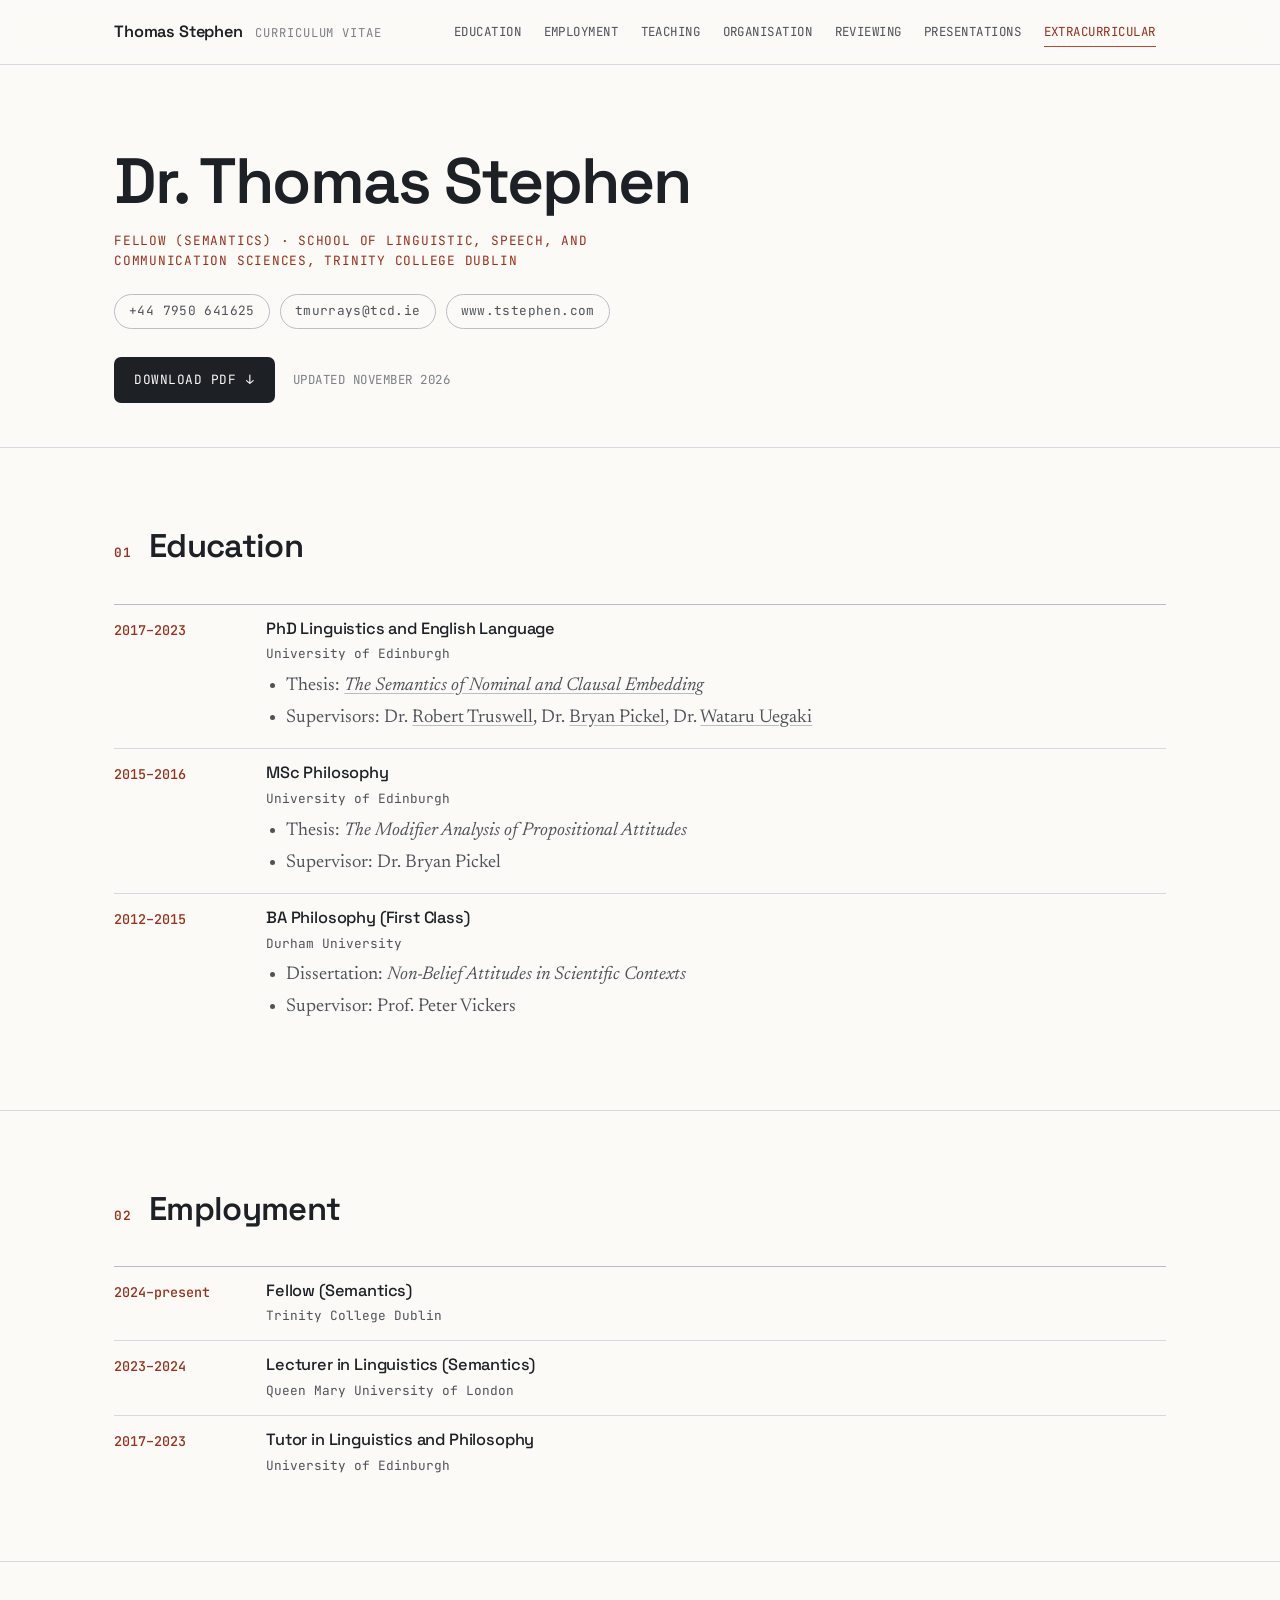
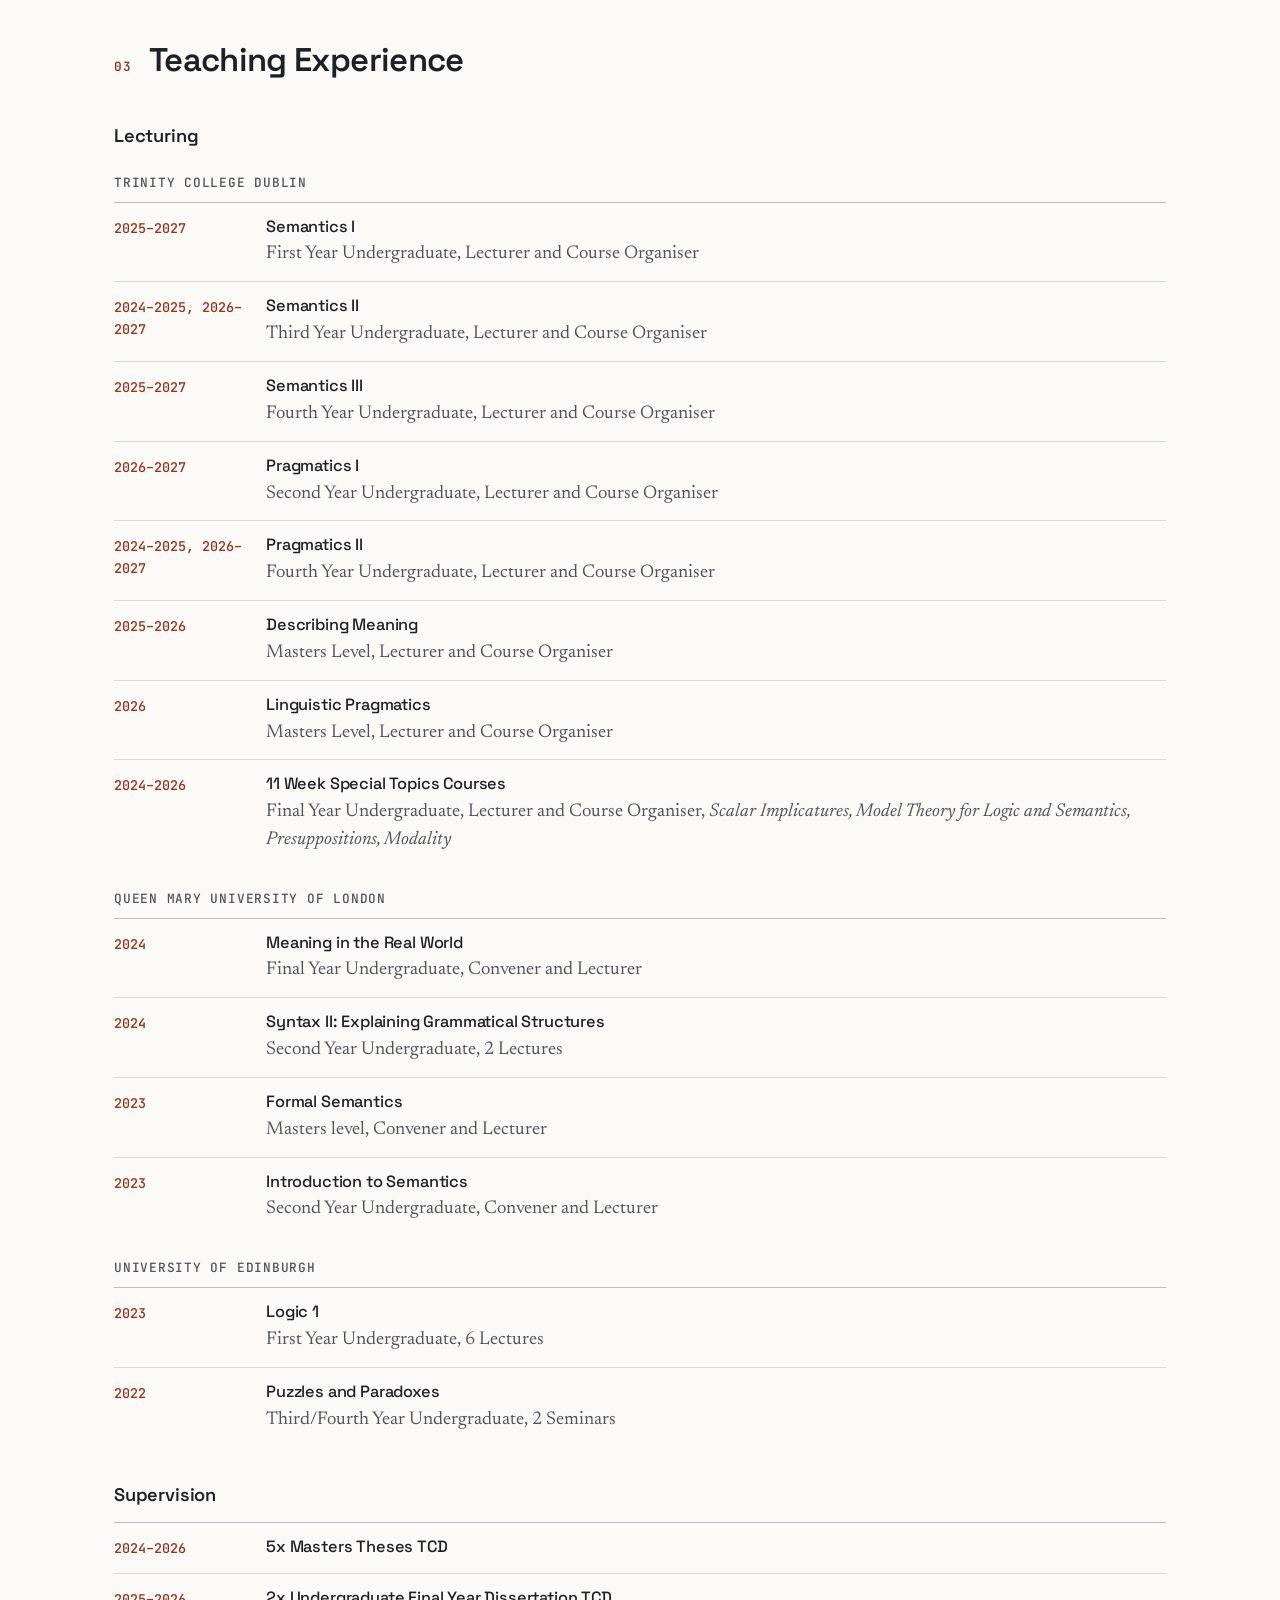
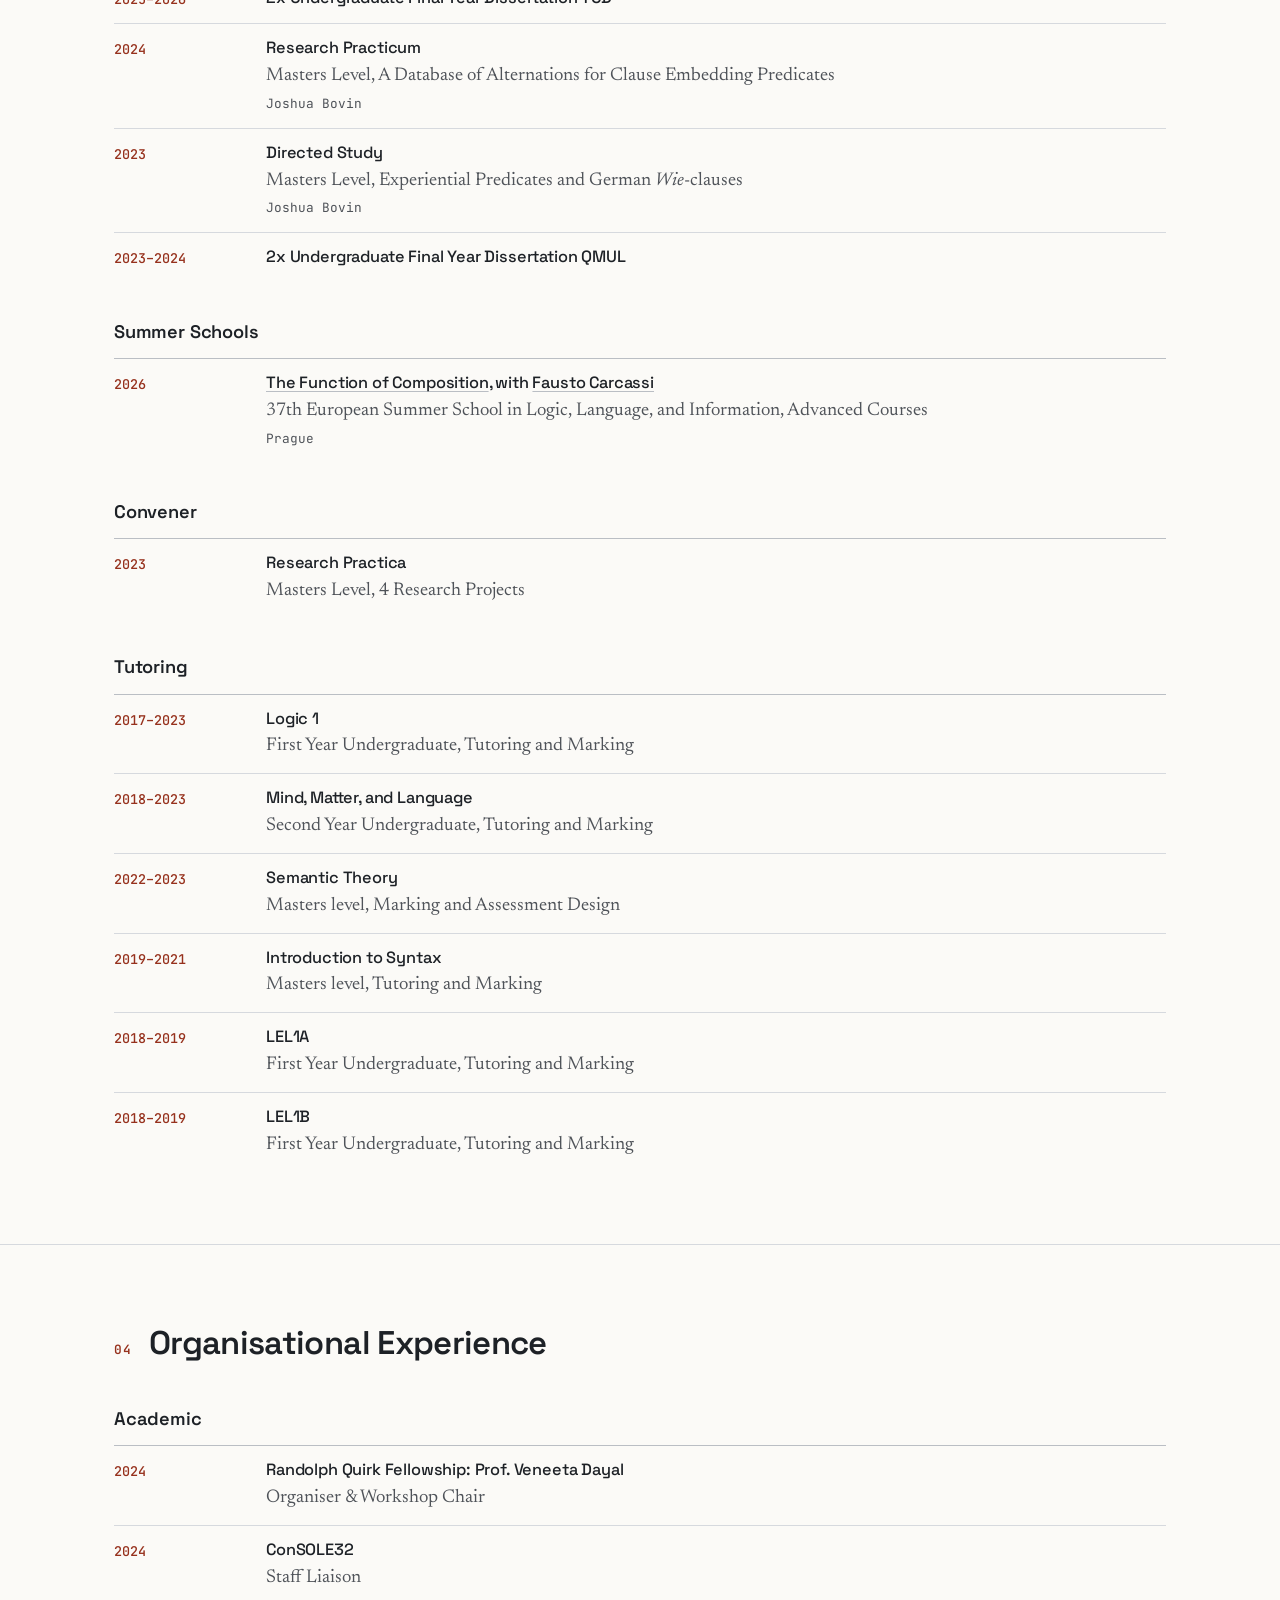
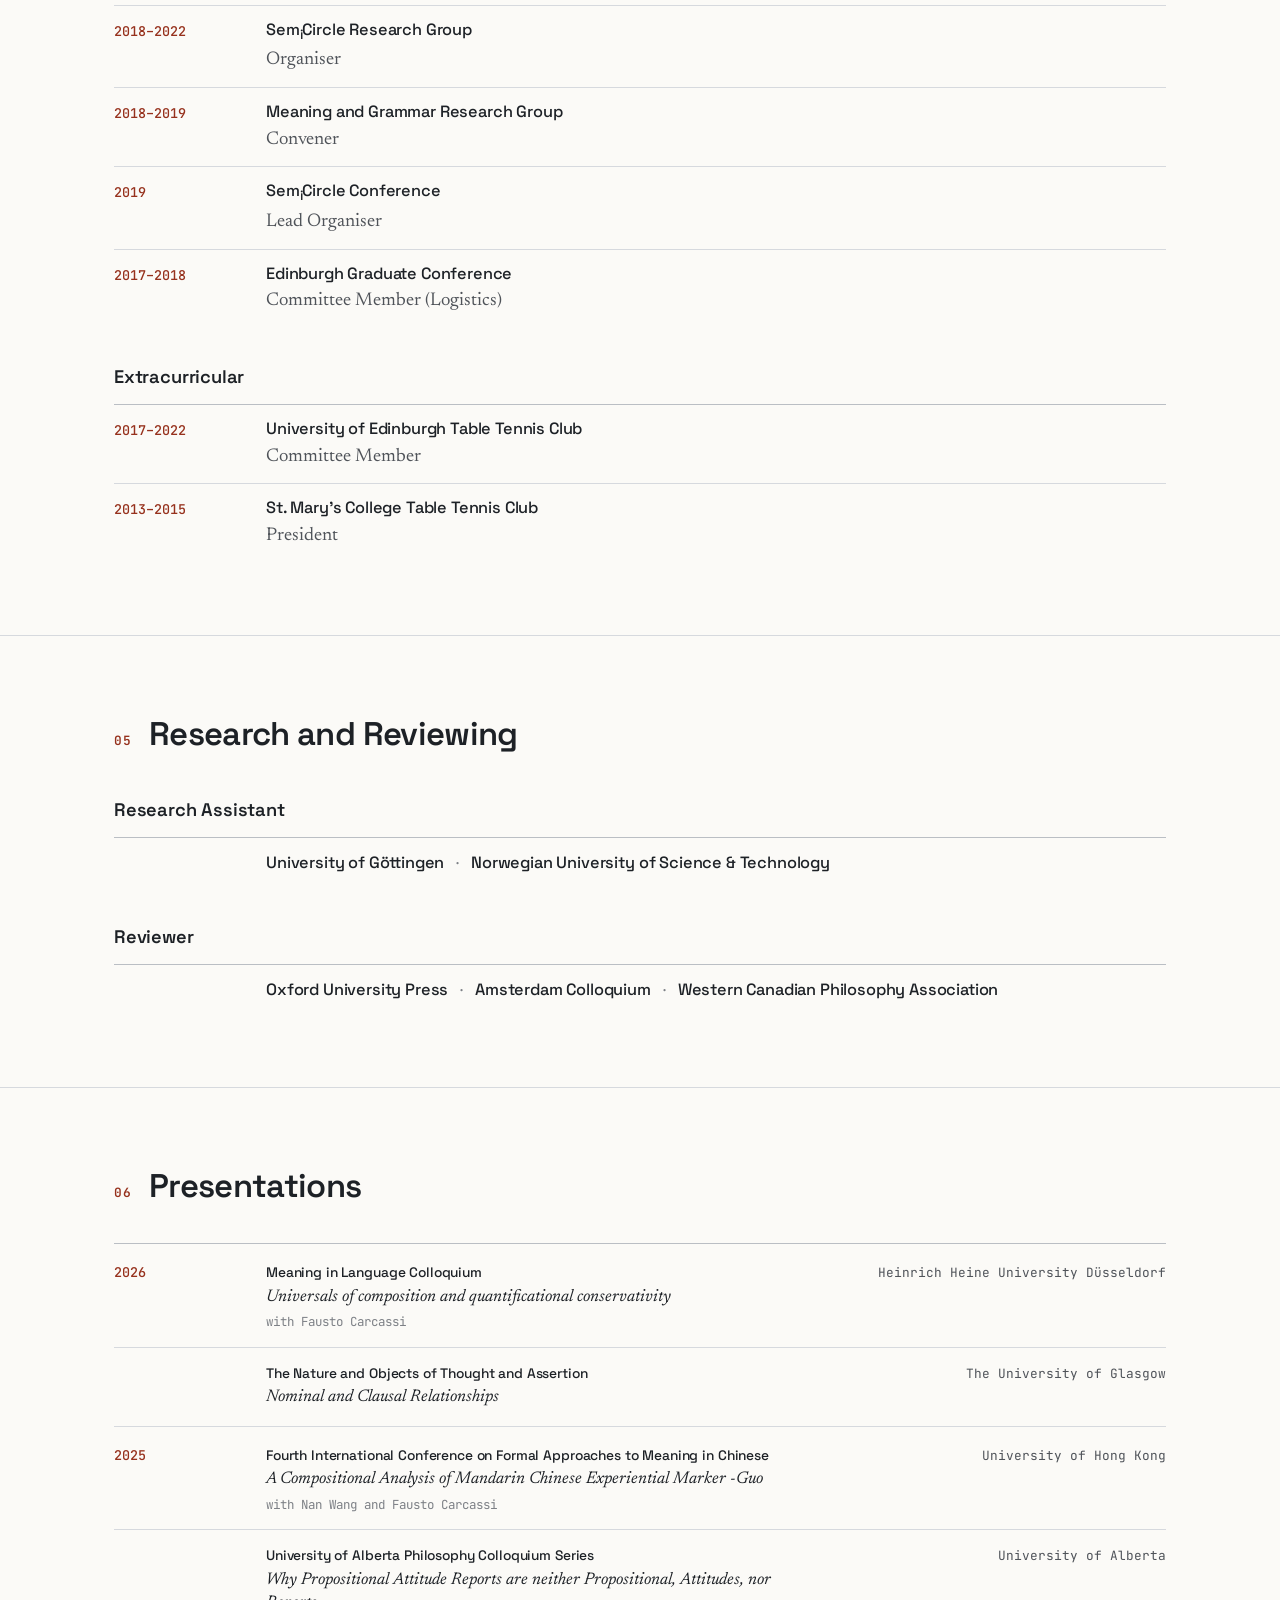
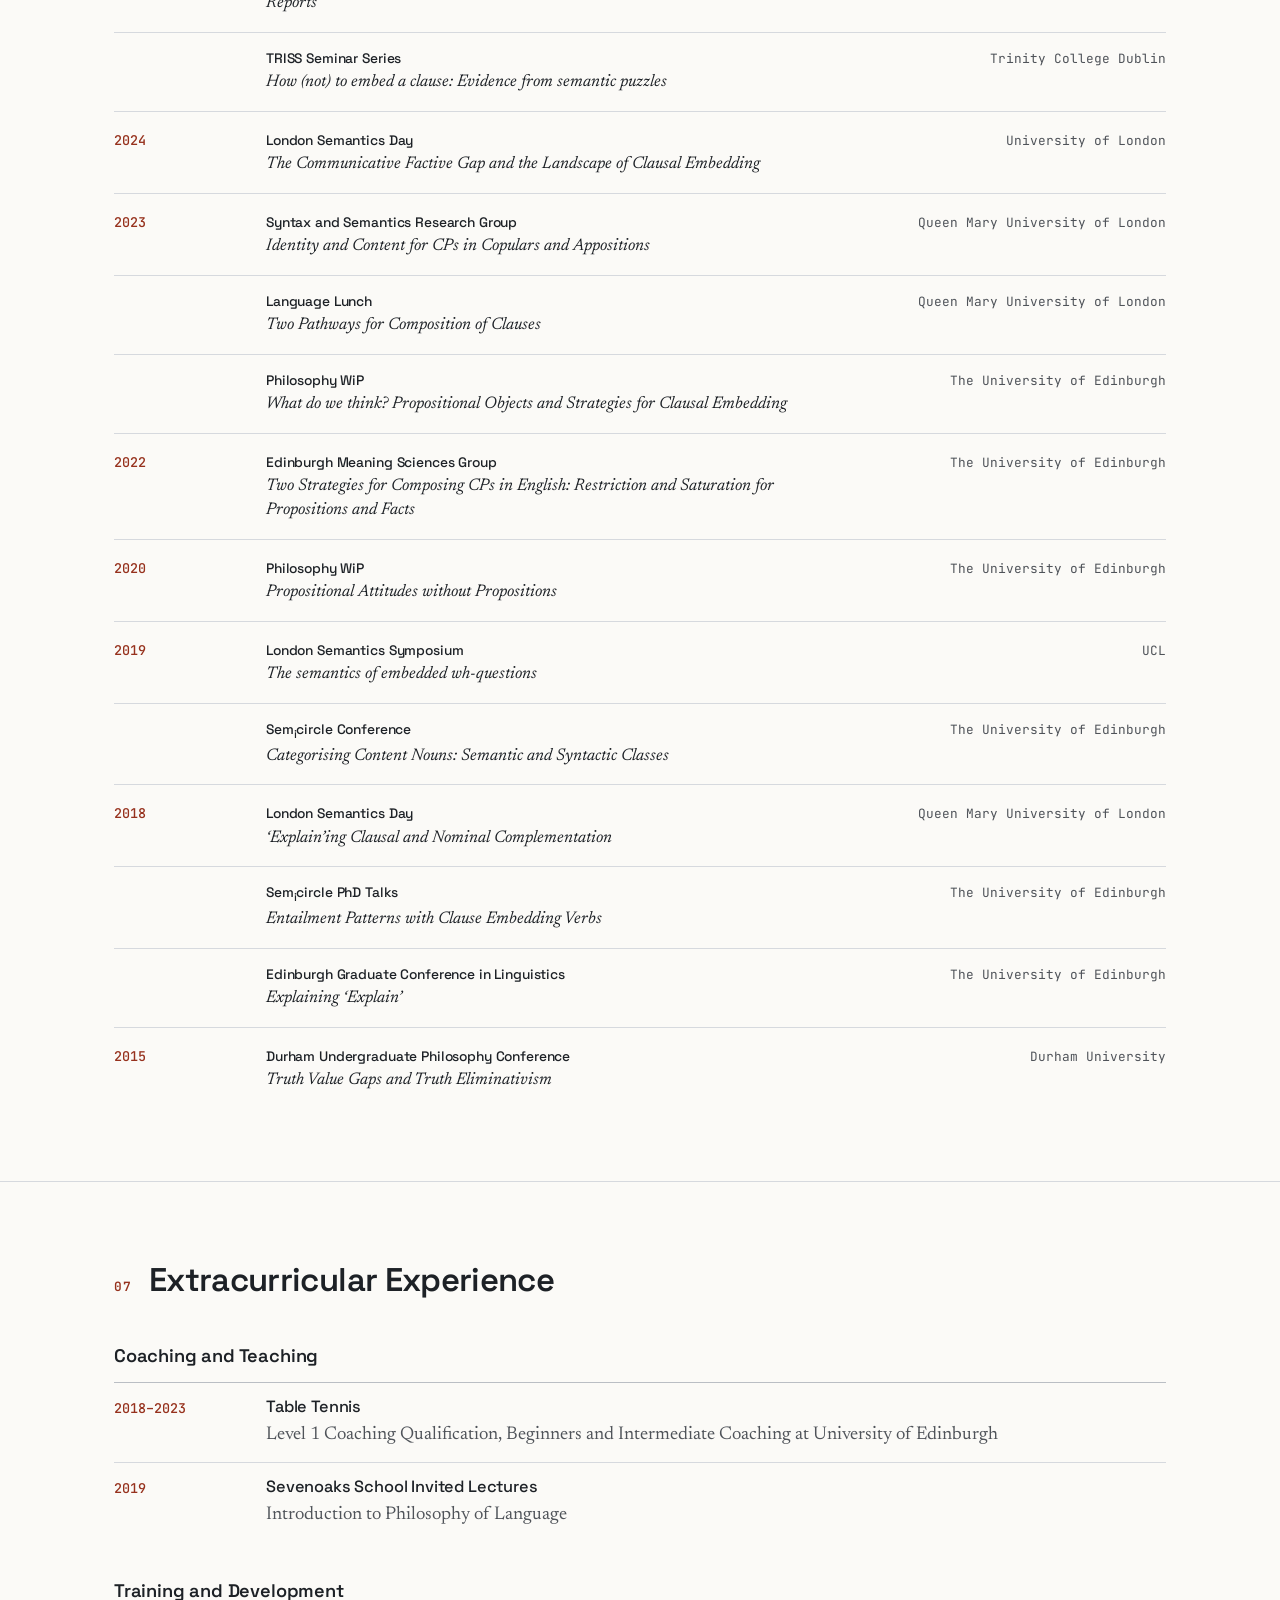
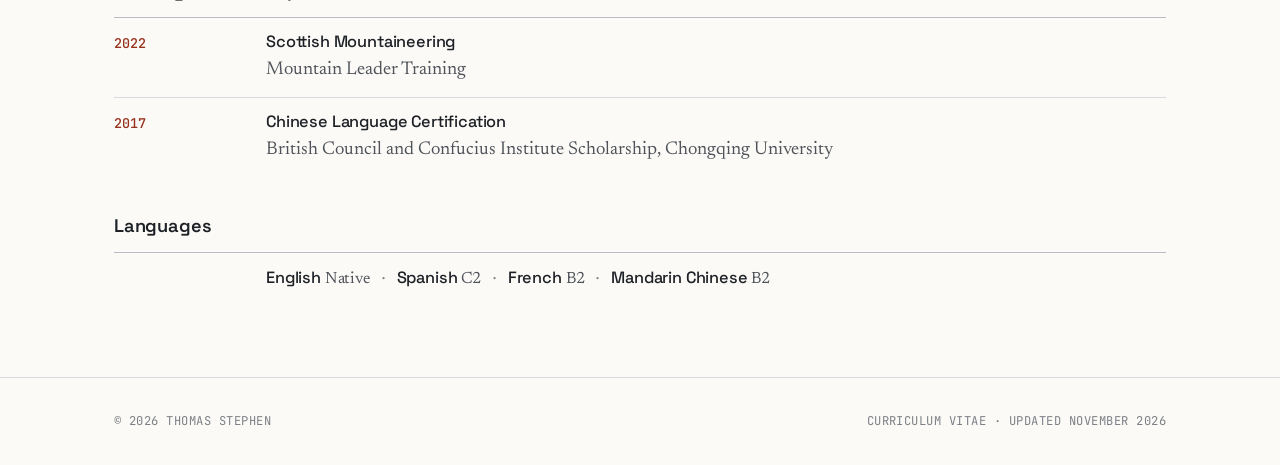
==== cv/index.html @ 33dcb352 "CV: build the CV page, PDF and homepage CV parts from cv/cv.yml - New CV page at /cv/ and a new 3-pa" ====
<!DOCTYPE html>
<html lang="en-GB">
<head>
<meta charset="UTF-8">
<meta name="viewport" content="width=device-width, initial-scale=1.0">
<title>Thomas Stephen: Curriculum Vitae</title>
<meta name="description" content="Curriculum vitae of Dr. Thomas Stephen: education, employment, teaching, organisation and presentations.">
<link rel="icon" type="image/png" href="../images/favicon.png">
<link rel="preconnect" href="https://fonts.googleapis.com">
<link rel="preconnect" href="https://fonts.gstatic.com" crossorigin>
<link href="https://fonts.googleapis.com/css2?family=Space+Grotesk:wght@400;500;600;700&family=Newsreader:ital,opsz,wght@0,6..72,400;0,6..72,500;0,6..72,600;1,6..72,400;1,6..72,500;1,6..72,600&family=JetBrains+Mono:wght@400;500;600&display=swap" rel="stylesheet">
<style>
:root{--paper:oklch(0.986 0.004 95);--paper-2:oklch(0.968 0.006 88);--ink:oklch(0.245 0.012 260);
--ink-soft:oklch(0.44 0.012 260);--ink-faint:oklch(0.6 0.01 260);--rule:oklch(0.885 0.008 260);
--rule-strong:oklch(0.8 0.01 260);--accent:oklch(0.55 0.15 33);--accent-deep:oklch(0.46 0.14 33);
--accent-soft:oklch(0.95 0.03 45);--sans:"Space Grotesk",system-ui,sans-serif;--serif:"Newsreader",Georgia,serif;
--mono:"JetBrains Mono",ui-monospace,monospace;--maxw:1180px;--gutter:clamp(20px,5vw,64px)}
*{box-sizing:border-box}
html{scroll-behavior:smooth;scroll-padding-top:84px}
body{margin:0;background:var(--paper);color:var(--ink);font-family:var(--serif);
font-size:clamp(1.02rem,0.5vw + 0.95rem,1.16rem);line-height:1.62;-webkit-font-smoothing:antialiased;font-synthesis:none}
a{color:inherit}
::selection{background:var(--accent-soft)}
.wrap{max-width:var(--maxw);margin:0 auto;padding-inline:var(--gutter)}
header.site{position:sticky;top:0;z-index:50;background:color-mix(in oklab,var(--paper) 88%,transparent);
backdrop-filter:blur(10px);border-bottom:1px solid var(--rule)}
.bar{display:flex;align-items:center;justify-content:space-between;gap:8px 18px;min-height:64px;flex-wrap:wrap}
.brand{display:flex;align-items:baseline;gap:12px;text-decoration:none}
.brand b{font-family:var(--sans);font-weight:600;font-size:1.02rem;letter-spacing:-0.01em}
.brand .tag{font-family:var(--mono);font-size:0.76rem;letter-spacing:0.08em;text-transform:uppercase;color:var(--ink-faint)}
nav.secnav{display:flex;gap:2px;align-items:center}
nav.secnav a{font-family:var(--mono);font-size:0.78rem;letter-spacing:0.04em;text-transform:uppercase;text-decoration:none;
color:var(--ink-soft);padding:8px 10px;border-radius:6px;position:relative;white-space:nowrap;transition:color .18s,background .18s}
nav.secnav a:hover{color:var(--ink);background:var(--paper-2)}
nav.secnav a.active{color:var(--accent-deep)}
nav.secnav a.active::before{content:"";position:absolute;left:10px;right:10px;bottom:3px;height:1.5px;background:var(--accent)}
.btn{font-family:var(--mono);font-size:0.8rem;letter-spacing:0.04em;text-transform:uppercase;text-decoration:none;
background:var(--ink);color:var(--paper);padding:13px 20px;border-radius:7px;display:inline-flex;gap:10px;align-items:center;
transition:.18s;white-space:nowrap}
.btn:hover{background:var(--accent-deep)}
.intro{padding-block:clamp(44px,7vw,84px) clamp(28px,4vw,44px)}
h1.name{font-family:var(--sans);font-weight:600;letter-spacing:-0.03em;line-height:1;font-size:clamp(2.4rem,6vw,4rem);margin:0 0 18px}
.pos{font-family:var(--mono);font-size:0.8rem;letter-spacing:0.06em;text-transform:uppercase;color:var(--accent-deep);
margin:0 0 22px;max-width:72ch;line-height:1.6}
ul.contact{list-style:none;margin:0 0 28px;padding:0;display:flex;flex-wrap:wrap;gap:10px}
ul.contact a{font-family:var(--mono);font-size:0.8rem;letter-spacing:0.03em;color:var(--ink-soft);border:1px solid var(--rule-strong);
border-radius:999px;padding:6px 14px;text-decoration:none;display:inline-flex;transition:.18s}
ul.contact a:hover{border-color:var(--accent);color:var(--accent-deep);background:var(--accent-soft)}
.actions{display:flex;flex-wrap:wrap;align-items:center;gap:18px}
.upd{font-family:var(--mono);font-size:0.78rem;letter-spacing:0.04em;text-transform:uppercase;color:var(--ink-faint)}
main section{padding-block:clamp(40px,6vw,72px);border-top:1px solid var(--rule)}
.sec-head{display:flex;align-items:baseline;gap:18px;margin-bottom:30px}
.sec-num{font-family:var(--mono);font-size:0.8rem;color:var(--accent-deep);font-weight:600;letter-spacing:0.04em}
.sec-title{font-family:var(--sans);font-weight:600;font-size:clamp(1.5rem,2.6vw,2.05rem);letter-spacing:-0.02em;margin:0}
.group{margin-top:34px}
.group:first-child{margin-top:0}
.group h3{font-family:var(--sans);font-weight:600;font-size:1.14rem;letter-spacing:-0.01em;margin:0 0 12px}
.group.lvl1{margin-top:22px}
.group h4{font-family:var(--mono);font-weight:500;font-size:0.8rem;letter-spacing:0.06em;text-transform:uppercase;
color:var(--ink-soft);margin:0 0 8px}
.rows,.talks{display:flex;flex-direction:column}
.row{display:grid;grid-template-columns:130px 1fr;gap:22px;padding:13px 0;border-top:1px solid var(--rule)}
.row:first-child,.talk:first-child{border-top:1px solid var(--rule-strong)}
.row .when,.talk .yr{font-family:var(--mono);font-size:0.84rem;color:var(--accent-deep);font-weight:500;padding-top:2px}
.row .what{font-family:var(--sans);font-weight:500;font-size:1.02rem;letter-spacing:-0.01em;line-height:1.4}
.row .detail{color:var(--ink-soft);line-height:1.5;margin-top:2px}
.row .where{font-family:var(--mono);font-size:0.8rem;color:var(--ink-soft);margin-top:4px}
.row ul.notes{margin:6px 0 0;padding-left:1.1em;color:var(--ink-soft)}
.row ul.notes li{margin:2px 0}
.inline-list{list-style:none;margin:0;padding:0;display:flex;flex-wrap:wrap;font-family:var(--sans);font-weight:500;font-size:1.02rem;letter-spacing:-0.01em;line-height:1.5}
.inline-list li+li::before{content:"·";margin:0 12px;color:var(--ink-faint);font-weight:400}
.inline-list .detail{font-family:var(--serif);font-weight:400;color:var(--ink-soft)}
.body a,.tt a{text-decoration-color:var(--rule-strong);text-underline-offset:3px}
.body a:hover,.tt a:hover{color:var(--accent-deep);text-decoration-color:var(--accent)}
.talk{display:grid;grid-template-columns:130px 1fr 0.6fr;gap:22px;align-items:baseline;padding:16px 0;border-top:1px solid var(--rule)}
.talk .tt{font-family:var(--serif);font-style:italic;font-size:1.06rem;line-height:1.4}
.talk .tt .ev{display:block;font-style:normal;font-family:var(--sans);font-size:0.86rem;font-weight:500;letter-spacing:-0.01em;
color:var(--ink);margin-bottom:3px}
.talk .tt .co{font-style:normal;font-family:var(--mono);font-size:0.78rem;color:var(--ink-faint);display:block;margin-top:4px}
.talk .vn{font-family:var(--mono);font-size:0.8rem;color:var(--ink-soft);text-align:right}
.talk .at{display:none}
footer{border-top:1px solid var(--rule);padding-block:34px}
.foot{display:flex;flex-wrap:wrap;gap:14px;justify-content:space-between;align-items:center;font-family:var(--mono);
font-size:0.76rem;letter-spacing:0.04em;color:var(--ink-faint);text-transform:uppercase}
@media screen and (max-width:900px){
  nav.secnav{order:3;width:100%;overflow-x:auto;padding-bottom:8px;margin-top:-4px;scrollbar-width:none}
  nav.secnav::-webkit-scrollbar{display:none}
  html{scroll-padding-top:120px}
  .talk{grid-template-columns:90px 1fr}
  .talk .vn{grid-column:2;text-align:left;margin-top:2px}
  .row{grid-template-columns:90px 1fr}
}
@media screen and (max-width:620px){
  .row,.talk{grid-template-columns:1fr;gap:3px}
  .talk .vn{grid-column:1}
  .row .when:empty,.talk .yr:empty{display:none}
  .inline-list{flex-direction:column;gap:6px}
  .inline-list li+li::before{display:none}
}
@media print{
  :root{--paper:#fff}
  body{font-size:9.6pt;line-height:1.28;background:#fff}
  header.site,footer,.actions{display:none!important}
  .wrap{max-width:none;padding:0}
  .intro{padding:0 0 9pt}
  h1.name{font-size:21pt;margin:0 0 5pt}
  .pos{font-size:7.6pt;margin:0 0 5pt;letter-spacing:0.05em}
  ul.contact{gap:0;margin:0}
  ul.contact a{border:0;padding:0;font-size:8.2pt;color:var(--ink-soft)}
  ul.contact li+li::before{content:"·";margin:0 7pt;color:var(--ink-faint);font-family:var(--mono)}
  main section{padding:7pt 0 2pt;border-top:0.75pt solid var(--rule-strong)}
  .sec-head{margin-bottom:5pt;gap:8pt;break-after:avoid}
  .sec-num{font-size:7.6pt}
  .sec-title{font-size:12.5pt}
  .group{margin-top:6pt}
  .group.lvl1{margin-top:6pt}
  .group h3{font-size:10pt;margin:0 0 3pt;break-after:avoid}
  .group h4{font-size:7.2pt;margin:0 0 2pt;break-after:avoid}
  .row,.talk{grid-template-columns:20mm 1fr;gap:8pt;padding:1.9pt 0;border-top:0.5pt solid var(--rule);break-inside:avoid}
  .row:first-child,.talk:first-child{border-top:0.5pt solid var(--rule-strong)}
  .talk .vn{display:none}
  .talk .at{display:inline;font-family:var(--serif);font-weight:400;color:var(--ink-soft)}
  .row .when,.talk .yr{font-size:7.8pt;padding-top:1pt}
  .row .what{font-size:9.6pt}
  .row .detail{font-size:9.2pt;margin-top:0}
  .row .what,.row .detail{display:inline}
  .inline-list{font-size:9.6pt}
  .inline-list li+li::before{margin:0 7pt}
  .row .what+.detail::before{content:"  ·  ";white-space:pre;color:var(--ink-faint)}
  .row .where{font-size:7.8pt;margin-top:1pt}
  .row ul.notes{margin-top:1pt}
  .row ul.notes li{margin:0}
  .talk .tt{font-size:9.6pt;line-height:1.3}
  .talk .tt .ev{font-size:8.4pt;margin-bottom:0}
  .talk .tt .co{font-size:7.4pt;display:inline;margin:0 0 0 5pt}
  .talk .tt .co::before{content:"· "}
  a{text-decoration:none}
}
</style>
</head>
<body>
<!-- Generated by cv/build.py from cv/cv.yml. Edit cv.yml and rebuild; do not edit this file. -->
<header class="site">
  <div class="wrap bar">
    <a class="brand" href="../"><b>Thomas Stephen</b><span class="tag">Curriculum Vitae</span></a>
    <nav class="secnav" aria-label="Sections"><a href="#education">Education</a><a href="#employment">Employment</a><a href="#teaching">Teaching</a><a href="#organisation">Organisation</a><a href="#reviewing">Reviewing</a><a href="#presentations">Presentations</a><a href="#extracurricular">Extracurricular</a></nav>
  </div>
</header>
<main>
  <div class="wrap intro">
    <h1 class="name">Dr. Thomas Stephen</h1>
    <p class="pos">Fellow (Semantics) · School of Linguistic, Speech, and Communication Sciences, Trinity College Dublin</p>
    <ul class="contact"><li><a href="tel:+447950641625">+44 7950 641625</a></li><li><a href="mailto:tmurrays@tcd.ie">tmurrays@tcd.ie</a></li><li><a href="https://www.tstephen.com">www.tstephen.com</a></li></ul>
    <div class="actions">
      <a class="btn" href="../files/Thomas-Stephen-CV.pdf" download>Download PDF <span class="ar">↓</span></a>
      <span class="upd">Updated November 2026</span>
    </div>
  </div>
  <section id="education"><div class="wrap"><div class="sec-head"><span class="sec-num">01</span><h2 class="sec-title">Education</h2></div><div class="rows"><div class="row"><div class="when">2017–2023</div><div class="body"><div class="what">PhD Linguistics and English Language</div><div class="where">University of Edinburgh</div><ul class="notes"><li>Thesis: <a href="../files/TSPhD.pdf"><em>The Semantics of Nominal and Clausal Embedding</em></a></li><li>Supervisors: Dr. <a href="http://robtruswell.com/" target="_blank" rel="noopener">Robert Truswell</a>, Dr. <a href="https://bryanpickel.weebly.com/" target="_blank" rel="noopener">Bryan Pickel</a>, Dr. <a href="https://www.wataruuegaki.com/" target="_blank" rel="noopener">Wataru Uegaki</a></li></ul></div></div><div class="row"><div class="when">2015–2016</div><div class="body"><div class="what">MSc Philosophy</div><div class="where">University of Edinburgh</div><ul class="notes"><li>Thesis: <em>The Modifier Analysis of Propositional Attitudes</em></li><li>Supervisor: Dr. Bryan Pickel</li></ul></div></div><div class="row"><div class="when">2012–2015</div><div class="body"><div class="what">BA Philosophy (First Class)</div><div class="where">Durham University</div><ul class="notes"><li>Dissertation: <em>Non-Belief Attitudes in Scientific Contexts</em></li><li>Supervisor: Prof. Peter Vickers</li></ul></div></div></div></div></section><section id="employment"><div class="wrap"><div class="sec-head"><span class="sec-num">02</span><h2 class="sec-title">Employment</h2></div><div class="rows"><div class="row"><div class="when">2024–present</div><div class="body"><div class="what">Fellow (Semantics)</div><div class="where">Trinity College Dublin</div></div></div><div class="row"><div class="when">2023–2024</div><div class="body"><div class="what">Lecturer in Linguistics (Semantics)</div><div class="where">Queen Mary University of London</div></div></div><div class="row"><div class="when">2017–2023</div><div class="body"><div class="what">Tutor in Linguistics and Philosophy</div><div class="where">University of Edinburgh</div></div></div></div></div></section><section id="teaching"><div class="wrap"><div class="sec-head"><span class="sec-num">03</span><h2 class="sec-title">Teaching Experience</h2></div><div class="group lvl0"><h3>Lecturing</h3><div class="group lvl1"><h4>Trinity College Dublin</h4><div class="rows"><div class="row"><div class="when">2025–2027</div><div class="body"><div class="what">Semantics I</div><div class="detail">First Year Undergraduate, Lecturer and Course Organiser</div></div></div><div class="row"><div class="when">2024–2025, 2026–2027</div><div class="body"><div class="what">Semantics II</div><div class="detail">Third Year Undergraduate, Lecturer and Course Organiser</div></div></div><div class="row"><div class="when">2025–2027</div><div class="body"><div class="what">Semantics III</div><div class="detail">Fourth Year Undergraduate, Lecturer and Course Organiser</div></div></div><div class="row"><div class="when">2026–2027</div><div class="body"><div class="what">Pragmatics I</div><div class="detail">Second Year Undergraduate, Lecturer and Course Organiser</div></div></div><div class="row"><div class="when">2024–2025, 2026–2027</div><div class="body"><div class="what">Pragmatics II</div><div class="detail">Fourth Year Undergraduate, Lecturer and Course Organiser</div></div></div><div class="row"><div class="when">2025–2026</div><div class="body"><div class="what">Describing Meaning</div><div class="detail">Masters Level, Lecturer and Course Organiser</div></div></div><div class="row"><div class="when">2026</div><div class="body"><div class="what">Linguistic Pragmatics</div><div class="detail">Masters Level, Lecturer and Course Organiser</div></div></div><div class="row"><div class="when">2024–2026</div><div class="body"><div class="what">11 Week Special Topics Courses</div><div class="detail">Final Year Undergraduate, Lecturer and Course Organiser, <em>Scalar Implicatures, Model Theory for Logic and Semantics, Presuppositions, Modality</em></div></div></div></div></div><div class="group lvl1"><h4>Queen Mary University of London</h4><div class="rows"><div class="row"><div class="when">2024</div><div class="body"><div class="what">Meaning in the Real World</div><div class="detail">Final Year Undergraduate, Convener and Lecturer</div></div></div><div class="row"><div class="when">2024</div><div class="body"><div class="what">Syntax II: Explaining Grammatical Structures</div><div class="detail">Second Year Undergraduate, 2 Lectures</div></div></div><div class="row"><div class="when">2023</div><div class="body"><div class="what">Formal Semantics</div><div class="detail">Masters level, Convener and Lecturer</div></div></div><div class="row"><div class="when">2023</div><div class="body"><div class="what">Introduction to Semantics</div><div class="detail">Second Year Undergraduate, Convener and Lecturer</div></div></div></div></div><div class="group lvl1"><h4>University of Edinburgh</h4><div class="rows"><div class="row"><div class="when">2023</div><div class="body"><div class="what">Logic 1</div><div class="detail">First Year Undergraduate, 6 Lectures</div></div></div><div class="row"><div class="when">2022</div><div class="body"><div class="what">Puzzles and Paradoxes</div><div class="detail">Third/Fourth Year Undergraduate, 2 Seminars</div></div></div></div></div></div><div class="group lvl0"><h3>Supervision</h3><div class="rows"><div class="row"><div class="when">2024–2026</div><div class="body"><div class="what">5x Masters Theses <em>TCD</em></div></div></div><div class="row"><div class="when">2025–2026</div><div class="body"><div class="what">2x Undergraduate Final Year Dissertation <em>TCD</em></div></div></div><div class="row"><div class="when">2024</div><div class="body"><div class="what">Research Practicum</div><div class="detail">Masters Level, A Database of Alternations for Clause Embedding Predicates</div><div class="where">Joshua Bovin</div></div></div><div class="row"><div class="when">2023</div><div class="body"><div class="what">Directed Study</div><div class="detail">Masters Level, Experiential Predicates and German <em>Wie</em>-clauses</div><div class="where">Joshua Bovin</div></div></div><div class="row"><div class="when">2023–2024</div><div class="body"><div class="what">2x Undergraduate Final Year Dissertation <em>QMUL</em></div></div></div></div></div><div class="group lvl0"><h3>Summer Schools</h3><div class="rows"><div class="row"><div class="when">2026</div><div class="body"><div class="what"><a href="https://2026.esslli.eu/courses-workshops-accepted/course-information.html#C60" target="_blank" rel="noopener">The Function of Composition</a>, with <a href="https://faustocarcassi.com/" target="_blank" rel="noopener">Fausto Carcassi</a></div><div class="detail">37th European Summer School in Logic, Language, and Information, Advanced Courses</div><div class="where">Prague</div></div></div></div></div><div class="group lvl0"><h3>Convener</h3><div class="rows"><div class="row"><div class="when">2023</div><div class="body"><div class="what">Research Practica</div><div class="detail">Masters Level, 4 Research Projects</div></div></div></div></div><div class="group lvl0"><h3>Tutoring</h3><div class="rows"><div class="row"><div class="when">2017–2023</div><div class="body"><div class="what">Logic 1</div><div class="detail">First Year Undergraduate, Tutoring and Marking</div></div></div><div class="row"><div class="when">2018–2023</div><div class="body"><div class="what">Mind, Matter, and Language</div><div class="detail">Second Year Undergraduate, Tutoring and Marking</div></div></div><div class="row"><div class="when">2022–2023</div><div class="body"><div class="what">Semantic Theory</div><div class="detail">Masters level, Marking and Assessment Design</div></div></div><div class="row"><div class="when">2019–2021</div><div class="body"><div class="what">Introduction to Syntax</div><div class="detail">Masters level, Tutoring and Marking</div></div></div><div class="row"><div class="when">2018–2019</div><div class="body"><div class="what">LEL1A</div><div class="detail">First Year Undergraduate, Tutoring and Marking</div></div></div><div class="row"><div class="when">2018–2019</div><div class="body"><div class="what">LEL1B</div><div class="detail">First Year Undergraduate, Tutoring and Marking</div></div></div></div></div></div></section><section id="organisation"><div class="wrap"><div class="sec-head"><span class="sec-num">04</span><h2 class="sec-title">Organisational Experience</h2></div><div class="group lvl0"><h3>Academic</h3><div class="rows"><div class="row"><div class="when">2024</div><div class="body"><div class="what">Randolph Quirk Fellowship: Prof. Veneeta Dayal</div><div class="detail">Organiser &amp; Workshop Chair</div></div></div><div class="row"><div class="when">2024</div><div class="body"><div class="what">ConSOLE32</div><div class="detail">Staff Liaison</div></div></div><div class="row"><div class="when">2018–2022</div><div class="body"><div class="what">Sem<sub>i</sub>Circle Research Group</div><div class="detail">Organiser</div></div></div><div class="row"><div class="when">2018–2019</div><div class="body"><div class="what">Meaning and Grammar Research Group</div><div class="detail">Convener</div></div></div><div class="row"><div class="when">2019</div><div class="body"><div class="what">Sem<sub>i</sub>Circle Conference</div><div class="detail">Lead Organiser</div></div></div><div class="row"><div class="when">2017–2018</div><div class="body"><div class="what">Edinburgh Graduate Conference</div><div class="detail">Committee Member (Logistics)</div></div></div></div></div><div class="group lvl0"><h3>Extracurricular</h3><div class="rows"><div class="row"><div class="when">2017–2022</div><div class="body"><div class="what">University of Edinburgh Table Tennis Club</div><div class="detail">Committee Member</div></div></div><div class="row"><div class="when">2013–2015</div><div class="body"><div class="what">St. Mary's College Table Tennis Club</div><div class="detail">President</div></div></div></div></div></div></section><section id="reviewing"><div class="wrap"><div class="sec-head"><span class="sec-num">05</span><h2 class="sec-title">Research and Reviewing</h2></div><div class="group lvl0"><h3>Research Assistant</h3><div class="rows"><div class="row"><div class="when"></div><div class="body"><ul class="inline-list"><li>University of Göttingen</li><li>Norwegian University of Science &amp; Technology</li></ul></div></div></div></div><div class="group lvl0"><h3>Reviewer</h3><div class="rows"><div class="row"><div class="when"></div><div class="body"><ul class="inline-list"><li>Oxford University Press</li><li>Amsterdam Colloquium</li><li>Western Canadian Philosophy Association</li></ul></div></div></div></div></div></section><section id="presentations"><div class="wrap"><div class="sec-head"><span class="sec-num">06</span><h2 class="sec-title">Presentations</h2></div><div class="talks"><div class="talk"><div class="yr">2026</div><div class="tt"><span class="ev">Meaning in Language Colloquium<span class="at"> · Heinrich Heine University Düsseldorf</span></span><em>Universals of composition and quantificational conservativity</em><span class="co">with Fausto Carcassi</span></div><div class="vn">Heinrich Heine University Düsseldorf</div></div><div class="talk"><div class="yr"></div><div class="tt"><span class="ev">The Nature and Objects of Thought and Assertion<span class="at"> · The University of Glasgow</span></span><em>Nominal and Clausal Relationships</em></div><div class="vn">The University of Glasgow</div></div><div class="talk"><div class="yr">2025</div><div class="tt"><span class="ev">Fourth International Conference on Formal Approaches to Meaning in Chinese<span class="at"> · University of Hong Kong</span></span><em>A Compositional Analysis of Mandarin Chinese Experiential Marker -Guo</em><span class="co">with Nan Wang and Fausto Carcassi</span></div><div class="vn">University of Hong Kong</div></div><div class="talk"><div class="yr"></div><div class="tt"><span class="ev">University of Alberta Philosophy Colloquium Series<span class="at"> · University of Alberta</span></span><em>Why Propositional Attitude Reports are neither Propositional, Attitudes, nor Reports</em></div><div class="vn">University of Alberta</div></div><div class="talk"><div class="yr"></div><div class="tt"><span class="ev">TRISS Seminar Series<span class="at"> · Trinity College Dublin</span></span><em>How (not) to embed a clause: Evidence from semantic puzzles</em></div><div class="vn">Trinity College Dublin</div></div><div class="talk"><div class="yr">2024</div><div class="tt"><span class="ev">London Semantics Day<span class="at"> · University of London</span></span><em>The Communicative Factive Gap and the Landscape of Clausal Embedding</em></div><div class="vn">University of London</div></div><div class="talk"><div class="yr">2023</div><div class="tt"><span class="ev">Syntax and Semantics Research Group<span class="at"> · Queen Mary University of London</span></span><em>Identity and Content for CPs in Copulars and Appositions</em></div><div class="vn">Queen Mary University of London</div></div><div class="talk"><div class="yr"></div><div class="tt"><span class="ev">Language Lunch<span class="at"> · Queen Mary University of London</span></span><em>Two Pathways for Composition of Clauses</em></div><div class="vn">Queen Mary University of London</div></div><div class="talk"><div class="yr"></div><div class="tt"><span class="ev">Philosophy WiP<span class="at"> · The University of Edinburgh</span></span><em>What do we think? Propositional Objects and Strategies for Clausal Embedding</em></div><div class="vn">The University of Edinburgh</div></div><div class="talk"><div class="yr">2022</div><div class="tt"><span class="ev">Edinburgh Meaning Sciences Group<span class="at"> · The University of Edinburgh</span></span><em>Two Strategies for Composing CPs in English: Restriction and Saturation for Propositions and Facts</em></div><div class="vn">The University of Edinburgh</div></div><div class="talk"><div class="yr">2020</div><div class="tt"><span class="ev">Philosophy WiP<span class="at"> · The University of Edinburgh</span></span><em>Propositional Attitudes without Propositions</em></div><div class="vn">The University of Edinburgh</div></div><div class="talk"><div class="yr">2019</div><div class="tt"><span class="ev">London Semantics Symposium<span class="at"> · UCL</span></span><em>The semantics of embedded wh-questions</em></div><div class="vn">UCL</div></div><div class="talk"><div class="yr"></div><div class="tt"><span class="ev">Sem<sub>i</sub>circle Conference<span class="at"> · The University of Edinburgh</span></span><em>Categorising Content Nouns: Semantic and Syntactic Classes</em></div><div class="vn">The University of Edinburgh</div></div><div class="talk"><div class="yr">2018</div><div class="tt"><span class="ev">London Semantics Day<span class="at"> · Queen Mary University of London</span></span><em>‘Explain’ing Clausal and Nominal Complementation</em></div><div class="vn">Queen Mary University of London</div></div><div class="talk"><div class="yr"></div><div class="tt"><span class="ev">Sem<sub>i</sub>circle PhD Talks<span class="at"> · The University of Edinburgh</span></span><em>Entailment Patterns with Clause Embedding Verbs</em></div><div class="vn">The University of Edinburgh</div></div><div class="talk"><div class="yr"></div><div class="tt"><span class="ev">Edinburgh Graduate Conference in Linguistics<span class="at"> · The University of Edinburgh</span></span><em>Explaining ‘Explain’</em></div><div class="vn">The University of Edinburgh</div></div><div class="talk"><div class="yr">2015</div><div class="tt"><span class="ev">Durham Undergraduate Philosophy Conference<span class="at"> · Durham University</span></span><em>Truth Value Gaps and Truth Eliminativism</em></div><div class="vn">Durham University</div></div></div></div></section><section id="extracurricular"><div class="wrap"><div class="sec-head"><span class="sec-num">07</span><h2 class="sec-title">Extracurricular Experience</h2></div><div class="group lvl0"><h3>Coaching and Teaching</h3><div class="rows"><div class="row"><div class="when">2018–2023</div><div class="body"><div class="what">Table Tennis</div><div class="detail">Level 1 Coaching Qualification, Beginners and Intermediate Coaching at University of Edinburgh</div></div></div><div class="row"><div class="when">2019</div><div class="body"><div class="what">Sevenoaks School Invited Lectures</div><div class="detail">Introduction to Philosophy of Language</div></div></div></div></div><div class="group lvl0"><h3>Training and Development</h3><div class="rows"><div class="row"><div class="when">2022</div><div class="body"><div class="what">Scottish Mountaineering</div><div class="detail">Mountain Leader Training</div></div></div><div class="row"><div class="when">2017</div><div class="body"><div class="what">Chinese Language Certification</div><div class="detail">British Council and Confucius Institute Scholarship, Chongqing University</div></div></div></div></div><div class="group lvl0"><h3>Languages</h3><div class="rows"><div class="row"><div class="when"></div><div class="body"><ul class="inline-list"><li>English <span class="detail">Native</span></li><li>Spanish <span class="detail">C2</span></li><li>French <span class="detail">B2</span></li><li>Mandarin Chinese <span class="detail">B2</span></li></ul></div></div></div></div></div></section>
</main>
<footer>
  <div class="wrap foot">
    <span>© 2026 Thomas Stephen</span>
    <span>Curriculum Vitae · Updated November 2026</span>
  </div>
</footer>
<script>
(function(){
  if(!('IntersectionObserver' in window))return;
  var links={};
  document.querySelectorAll('nav.secnav a').forEach(function(a){links[a.getAttribute('href').slice(1)]=a;});
  var obs=new IntersectionObserver(function(entries){
    entries.forEach(function(e){
      if(!e.isIntersecting)return;
      Object.keys(links).forEach(function(k){links[k].classList.remove('active');});
      if(links[e.target.id])links[e.target.id].classList.add('active');
    });
  },{rootMargin:'-40% 0px -55% 0px'});
  document.querySelectorAll('main section[id]').forEach(function(s){obs.observe(s);});
})();
</script>
</body>
</html>
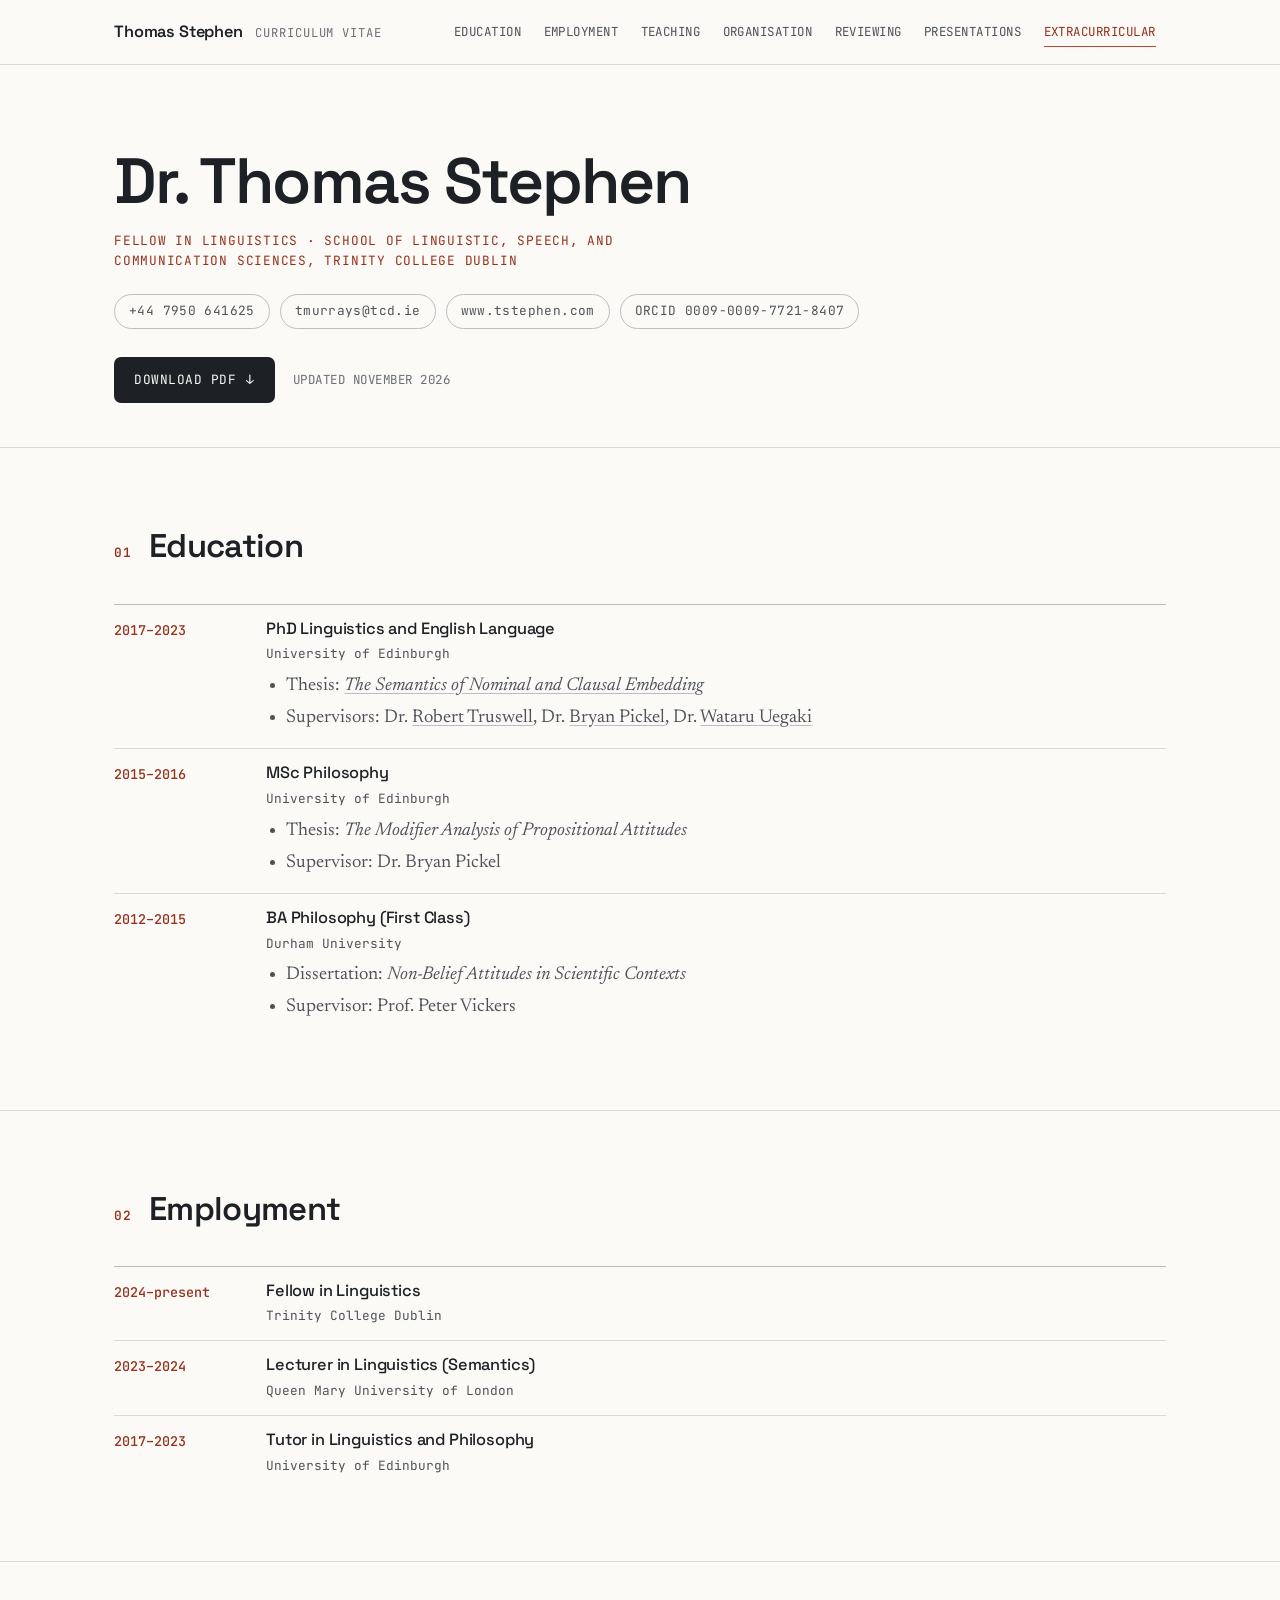
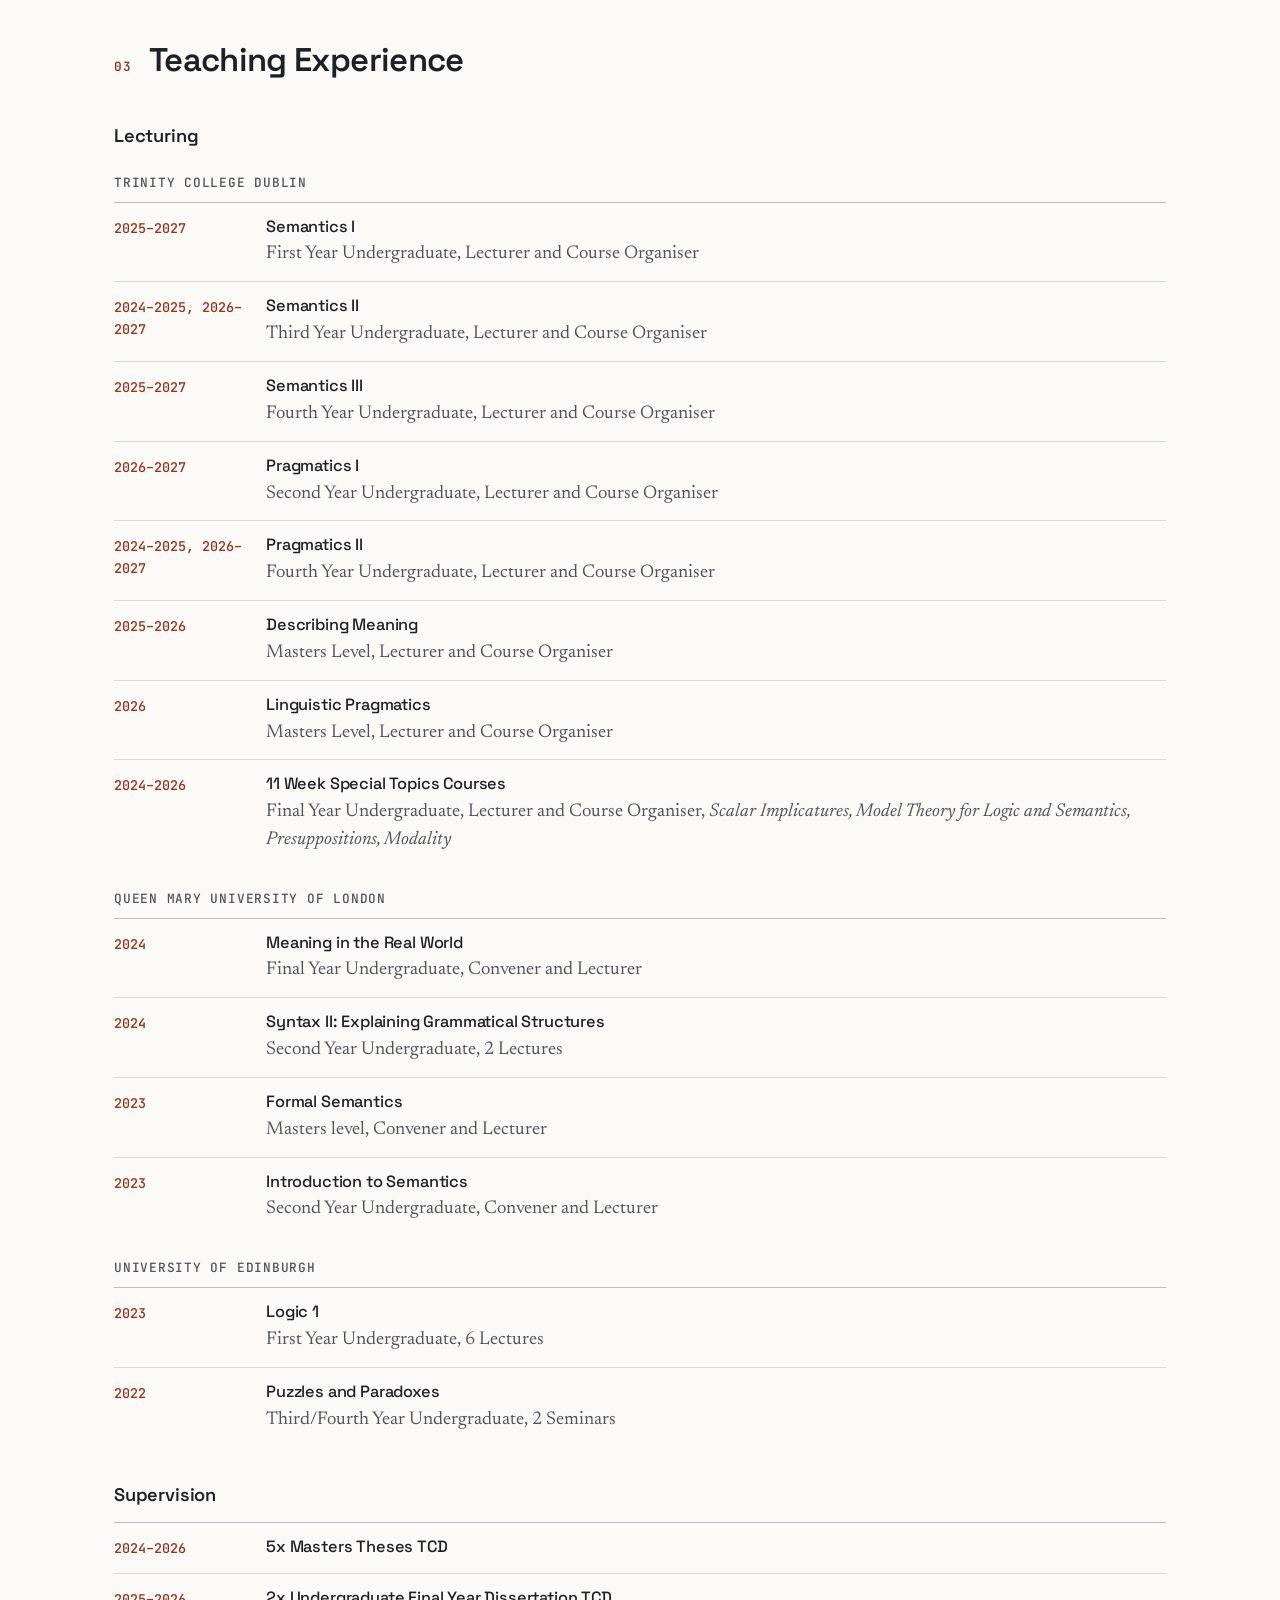
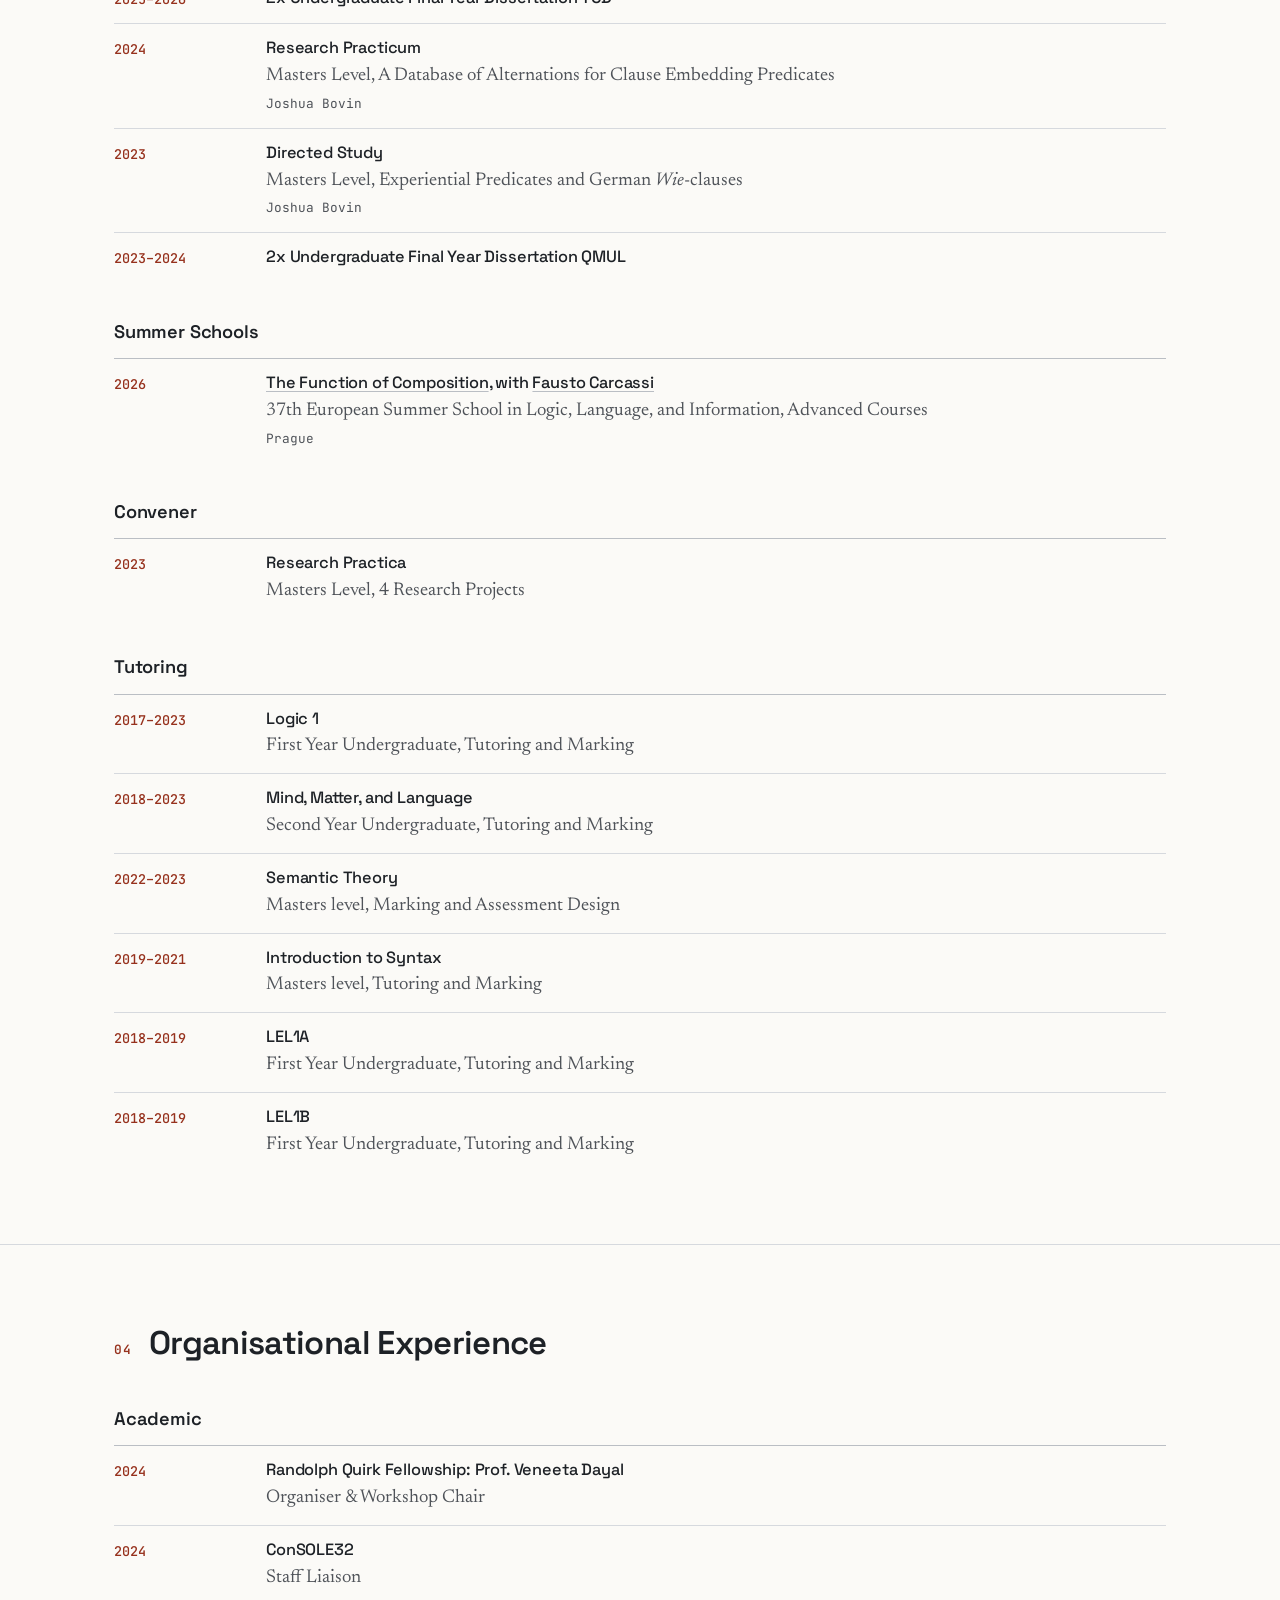
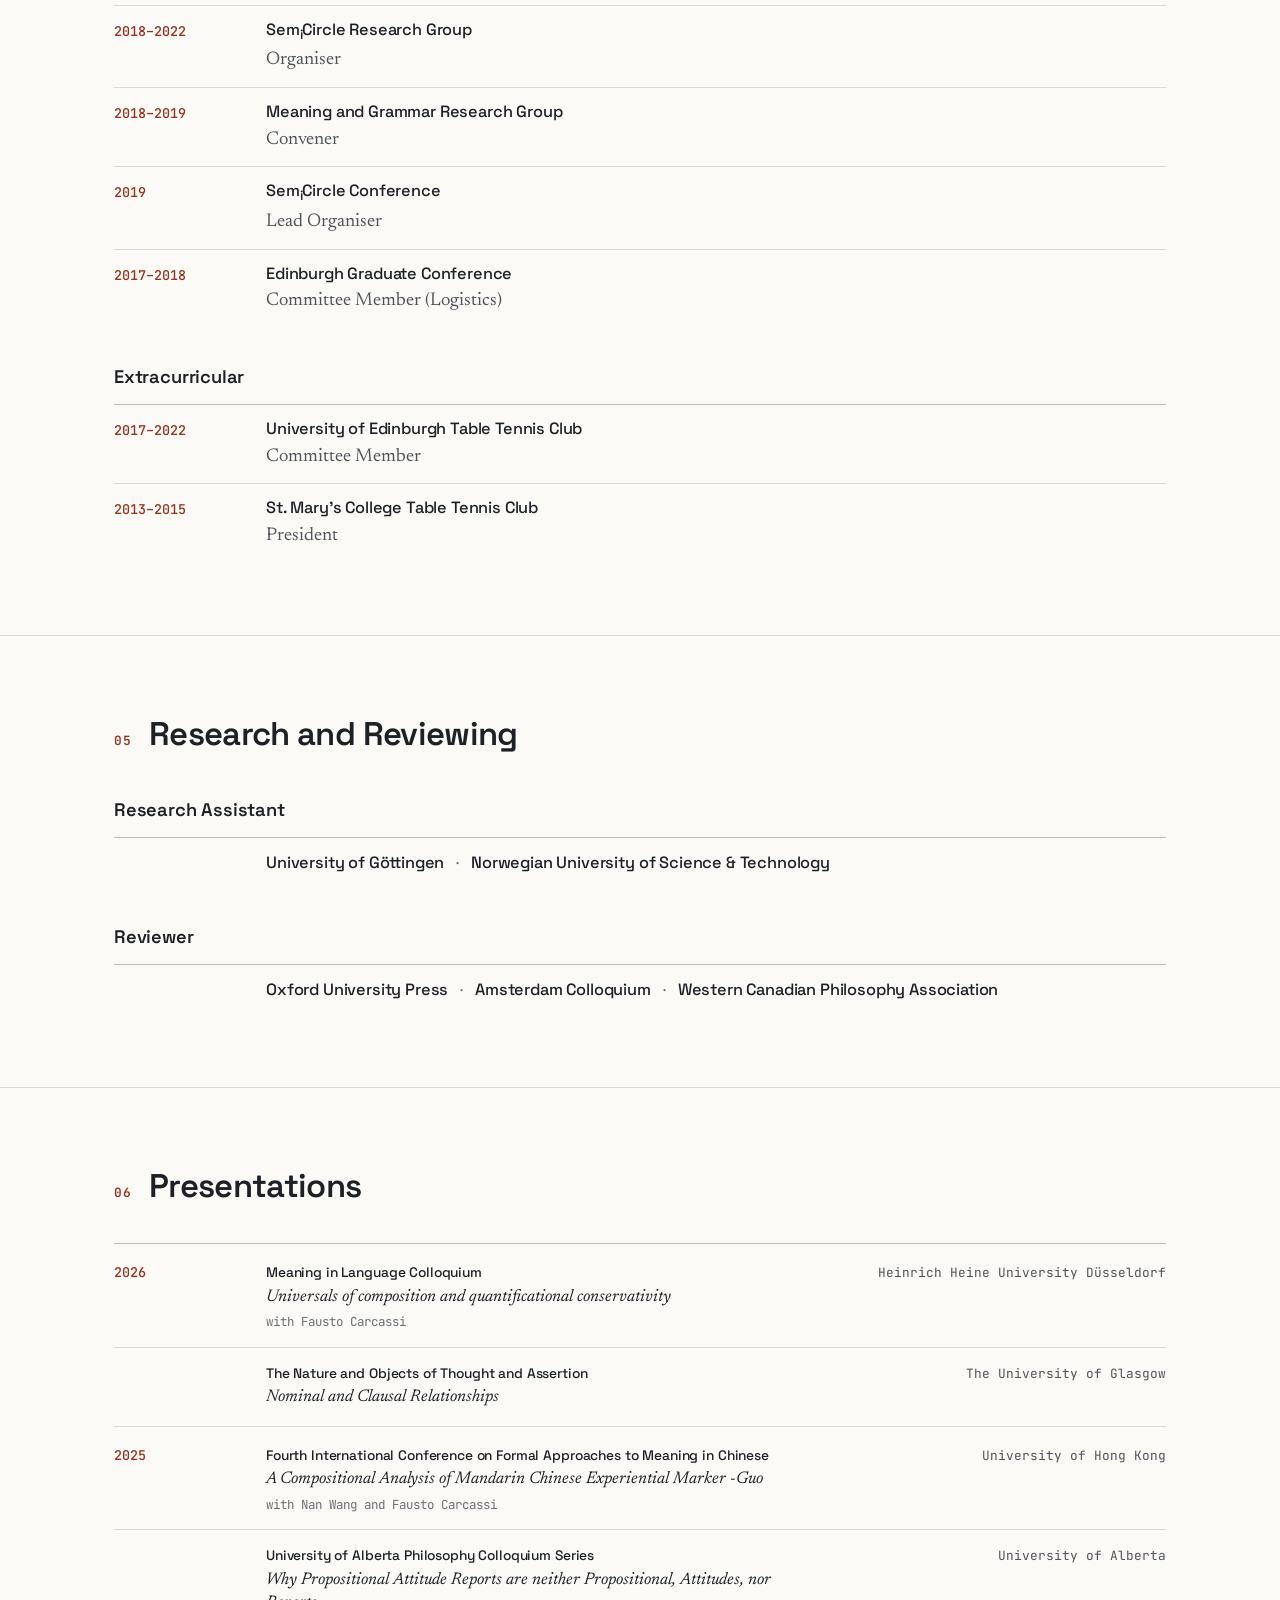
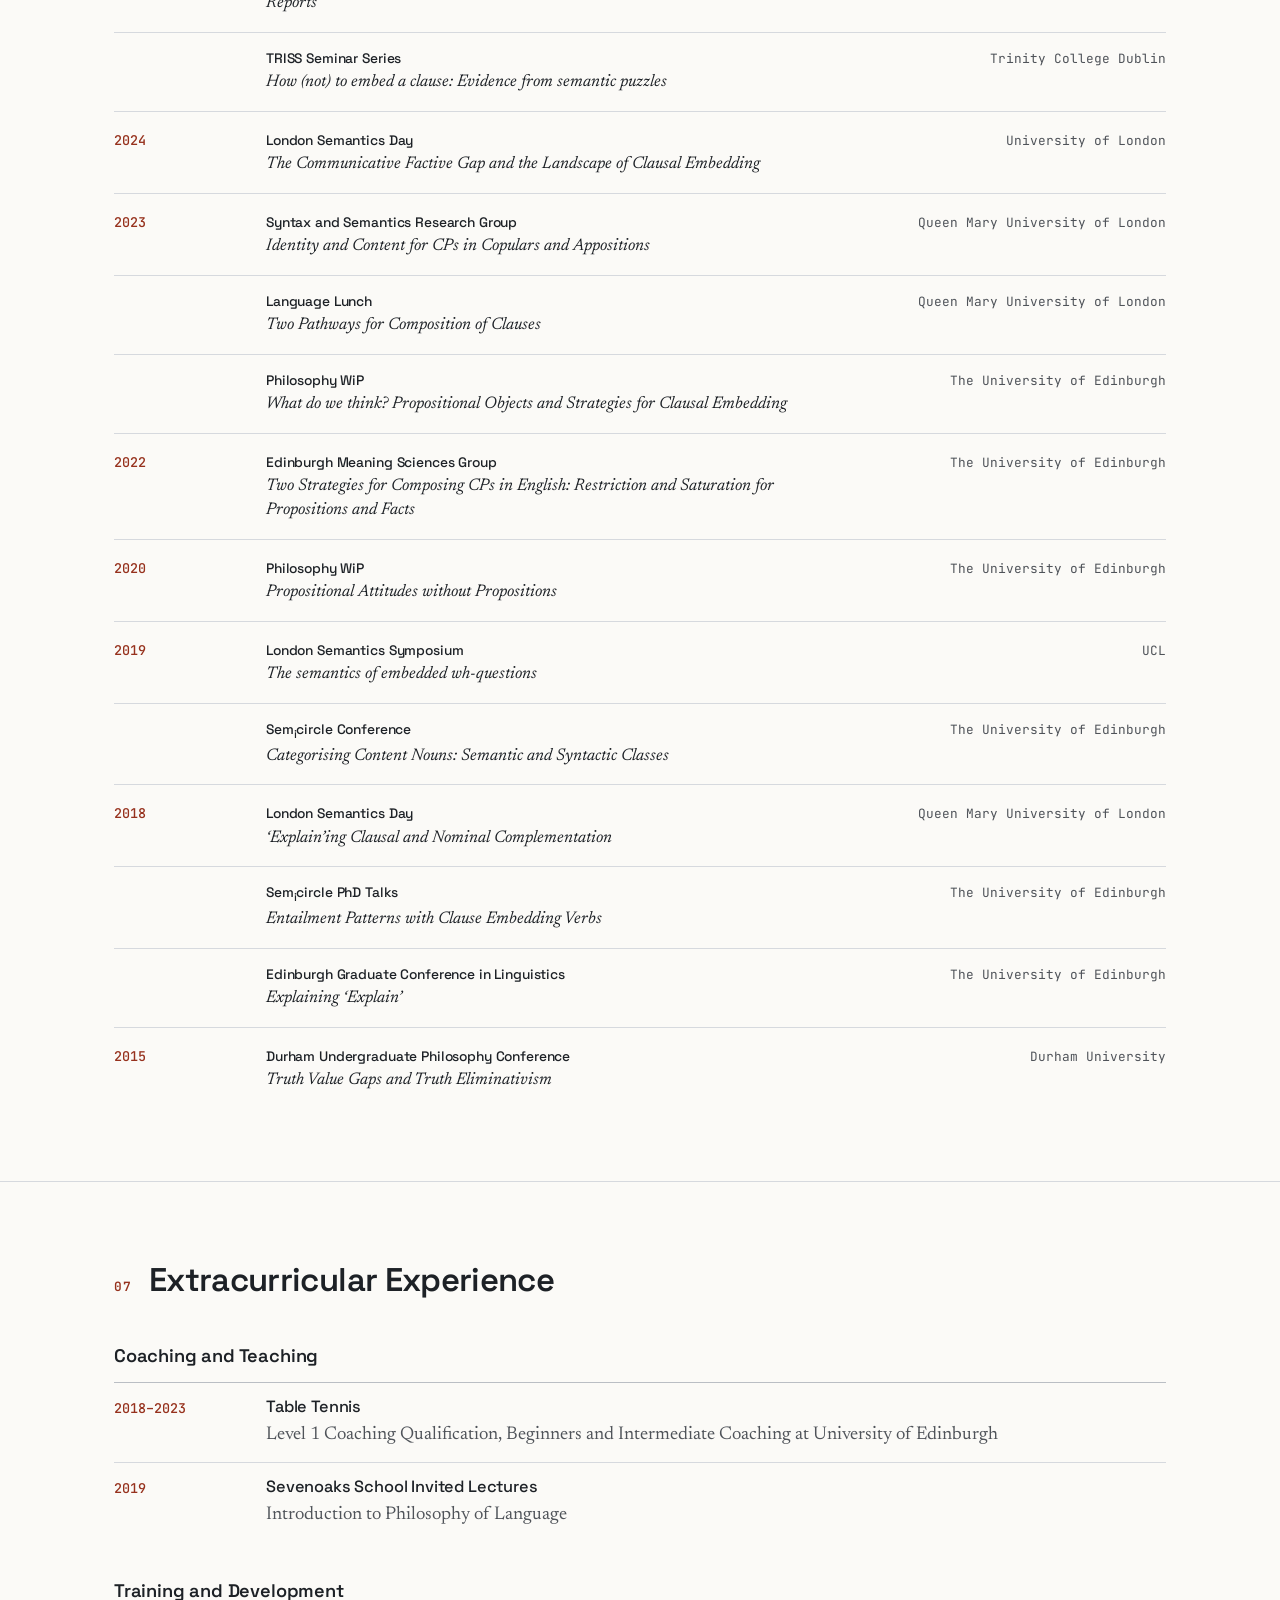
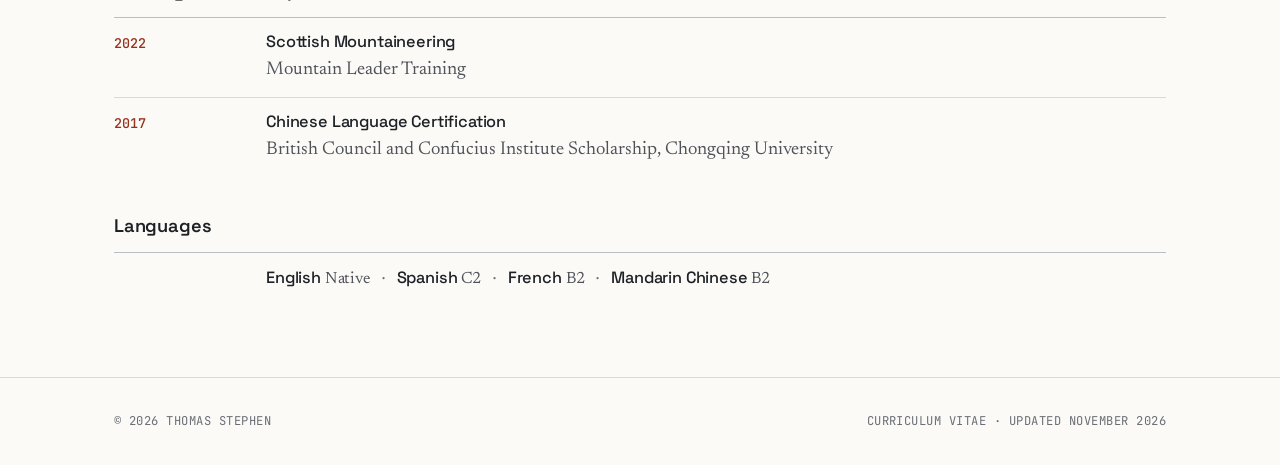
==== commit 27b25323: "Retitle to Fellow in Linguistics; readability, link previews, ORCID - Title, meta description, hero," ====
--- a/cv/index.html
+++ b/cv/index.html
@@ -5,13 +5,24 @@
 <meta name="viewport" content="width=device-width, initial-scale=1.0">
 <title>Thomas Stephen: Curriculum Vitae</title>
 <meta name="description" content="Curriculum vitae of Dr. Thomas Stephen: education, employment, teaching, organisation and presentations.">
+<link rel="canonical" href="https://www.tstephen.com/cv/">
+<meta property="og:type" content="website">
+<meta property="og:site_name" content="Thomas Stephen">
+<meta property="og:title" content="Thomas Stephen: Curriculum Vitae">
+<meta property="og:description" content="Curriculum vitae of Dr. Thomas Stephen: education, employment, teaching, organisation and presentations.">
+<meta property="og:url" content="https://www.tstephen.com/cv/">
+<meta property="og:image" content="https://www.tstephen.com/images/preview.jpg">
+<meta property="og:image:width" content="1200">
+<meta property="og:image:height" content="630">
+<meta property="og:image:alt" content="Thomas Stephen, Fellow in Linguistics, Trinity College Dublin">
+<meta name="twitter:card" content="summary_large_image">
 <link rel="icon" type="image/png" href="../images/favicon.png">
 <link rel="preconnect" href="https://fonts.googleapis.com">
 <link rel="preconnect" href="https://fonts.gstatic.com" crossorigin>
 <link href="https://fonts.googleapis.com/css2?family=Space+Grotesk:wght@400;500;600;700&family=Newsreader:ital,opsz,wght@0,6..72,400;0,6..72,500;0,6..72,600;1,6..72,400;1,6..72,500;1,6..72,600&family=JetBrains+Mono:wght@400;500;600&display=swap" rel="stylesheet">
 <style>
 :root{--paper:oklch(0.986 0.004 95);--paper-2:oklch(0.968 0.006 88);--ink:oklch(0.245 0.012 260);
---ink-soft:oklch(0.44 0.012 260);--ink-faint:oklch(0.6 0.01 260);--rule:oklch(0.885 0.008 260);
+--ink-soft:oklch(0.44 0.012 260);--ink-faint:oklch(0.54 0.01 260);--rule:oklch(0.885 0.008 260);
 --rule-strong:oklch(0.8 0.01 260);--accent:oklch(0.55 0.15 33);--accent-deep:oklch(0.46 0.14 33);
 --accent-soft:oklch(0.95 0.03 45);--sans:"Space Grotesk",system-ui,sans-serif;--serif:"Newsreader",Georgia,serif;
 --mono:"JetBrains Mono",ui-monospace,monospace;--maxw:1180px;--gutter:clamp(20px,5vw,64px)}
@@ -149,14 +160,14 @@
 <main>
   <div class="wrap intro">
     <h1 class="name">Dr. Thomas Stephen</h1>
-    <p class="pos">Fellow (Semantics) · School of Linguistic, Speech, and Communication Sciences, Trinity College Dublin</p>
-    <ul class="contact"><li><a href="tel:+447950641625">+44 7950 641625</a></li><li><a href="mailto:tmurrays@tcd.ie">tmurrays@tcd.ie</a></li><li><a href="https://www.tstephen.com">www.tstephen.com</a></li></ul>
+    <p class="pos">Fellow in Linguistics · School of Linguistic, Speech, and Communication Sciences, Trinity College Dublin</p>
+    <ul class="contact"><li><a href="tel:+447950641625">+44 7950 641625</a></li><li><a href="mailto:tmurrays@tcd.ie">tmurrays@tcd.ie</a></li><li><a href="https://www.tstephen.com">www.tstephen.com</a></li><li><a href="https://orcid.org/0009-0009-7721-8407">ORCID 0009-0009-7721-8407</a></li></ul>
     <div class="actions">
       <a class="btn" href="../files/Thomas-Stephen-CV.pdf" download>Download PDF <span class="ar">↓</span></a>
       <span class="upd">Updated November 2026</span>
     </div>
   </div>
-  <section id="education"><div class="wrap"><div class="sec-head"><span class="sec-num">01</span><h2 class="sec-title">Education</h2></div><div class="rows"><div class="row"><div class="when">2017–2023</div><div class="body"><div class="what">PhD Linguistics and English Language</div><div class="where">University of Edinburgh</div><ul class="notes"><li>Thesis: <a href="../files/TSPhD.pdf"><em>The Semantics of Nominal and Clausal Embedding</em></a></li><li>Supervisors: Dr. <a href="http://robtruswell.com/" target="_blank" rel="noopener">Robert Truswell</a>, Dr. <a href="https://bryanpickel.weebly.com/" target="_blank" rel="noopener">Bryan Pickel</a>, Dr. <a href="https://www.wataruuegaki.com/" target="_blank" rel="noopener">Wataru Uegaki</a></li></ul></div></div><div class="row"><div class="when">2015–2016</div><div class="body"><div class="what">MSc Philosophy</div><div class="where">University of Edinburgh</div><ul class="notes"><li>Thesis: <em>The Modifier Analysis of Propositional Attitudes</em></li><li>Supervisor: Dr. Bryan Pickel</li></ul></div></div><div class="row"><div class="when">2012–2015</div><div class="body"><div class="what">BA Philosophy (First Class)</div><div class="where">Durham University</div><ul class="notes"><li>Dissertation: <em>Non-Belief Attitudes in Scientific Contexts</em></li><li>Supervisor: Prof. Peter Vickers</li></ul></div></div></div></div></section><section id="employment"><div class="wrap"><div class="sec-head"><span class="sec-num">02</span><h2 class="sec-title">Employment</h2></div><div class="rows"><div class="row"><div class="when">2024–present</div><div class="body"><div class="what">Fellow (Semantics)</div><div class="where">Trinity College Dublin</div></div></div><div class="row"><div class="when">2023–2024</div><div class="body"><div class="what">Lecturer in Linguistics (Semantics)</div><div class="where">Queen Mary University of London</div></div></div><div class="row"><div class="when">2017–2023</div><div class="body"><div class="what">Tutor in Linguistics and Philosophy</div><div class="where">University of Edinburgh</div></div></div></div></div></section><section id="teaching"><div class="wrap"><div class="sec-head"><span class="sec-num">03</span><h2 class="sec-title">Teaching Experience</h2></div><div class="group lvl0"><h3>Lecturing</h3><div class="group lvl1"><h4>Trinity College Dublin</h4><div class="rows"><div class="row"><div class="when">2025–2027</div><div class="body"><div class="what">Semantics I</div><div class="detail">First Year Undergraduate, Lecturer and Course Organiser</div></div></div><div class="row"><div class="when">2024–2025, 2026–2027</div><div class="body"><div class="what">Semantics II</div><div class="detail">Third Year Undergraduate, Lecturer and Course Organiser</div></div></div><div class="row"><div class="when">2025–2027</div><div class="body"><div class="what">Semantics III</div><div class="detail">Fourth Year Undergraduate, Lecturer and Course Organiser</div></div></div><div class="row"><div class="when">2026–2027</div><div class="body"><div class="what">Pragmatics I</div><div class="detail">Second Year Undergraduate, Lecturer and Course Organiser</div></div></div><div class="row"><div class="when">2024–2025, 2026–2027</div><div class="body"><div class="what">Pragmatics II</div><div class="detail">Fourth Year Undergraduate, Lecturer and Course Organiser</div></div></div><div class="row"><div class="when">2025–2026</div><div class="body"><div class="what">Describing Meaning</div><div class="detail">Masters Level, Lecturer and Course Organiser</div></div></div><div class="row"><div class="when">2026</div><div class="body"><div class="what">Linguistic Pragmatics</div><div class="detail">Masters Level, Lecturer and Course Organiser</div></div></div><div class="row"><div class="when">2024–2026</div><div class="body"><div class="what">11 Week Special Topics Courses</div><div class="detail">Final Year Undergraduate, Lecturer and Course Organiser, <em>Scalar Implicatures, Model Theory for Logic and Semantics, Presuppositions, Modality</em></div></div></div></div></div><div class="group lvl1"><h4>Queen Mary University of London</h4><div class="rows"><div class="row"><div class="when">2024</div><div class="body"><div class="what">Meaning in the Real World</div><div class="detail">Final Year Undergraduate, Convener and Lecturer</div></div></div><div class="row"><div class="when">2024</div><div class="body"><div class="what">Syntax II: Explaining Grammatical Structures</div><div class="detail">Second Year Undergraduate, 2 Lectures</div></div></div><div class="row"><div class="when">2023</div><div class="body"><div class="what">Formal Semantics</div><div class="detail">Masters level, Convener and Lecturer</div></div></div><div class="row"><div class="when">2023</div><div class="body"><div class="what">Introduction to Semantics</div><div class="detail">Second Year Undergraduate, Convener and Lecturer</div></div></div></div></div><div class="group lvl1"><h4>University of Edinburgh</h4><div class="rows"><div class="row"><div class="when">2023</div><div class="body"><div class="what">Logic 1</div><div class="detail">First Year Undergraduate, 6 Lectures</div></div></div><div class="row"><div class="when">2022</div><div class="body"><div class="what">Puzzles and Paradoxes</div><div class="detail">Third/Fourth Year Undergraduate, 2 Seminars</div></div></div></div></div></div><div class="group lvl0"><h3>Supervision</h3><div class="rows"><div class="row"><div class="when">2024–2026</div><div class="body"><div class="what">5x Masters Theses <em>TCD</em></div></div></div><div class="row"><div class="when">2025–2026</div><div class="body"><div class="what">2x Undergraduate Final Year Dissertation <em>TCD</em></div></div></div><div class="row"><div class="when">2024</div><div class="body"><div class="what">Research Practicum</div><div class="detail">Masters Level, A Database of Alternations for Clause Embedding Predicates</div><div class="where">Joshua Bovin</div></div></div><div class="row"><div class="when">2023</div><div class="body"><div class="what">Directed Study</div><div class="detail">Masters Level, Experiential Predicates and German <em>Wie</em>-clauses</div><div class="where">Joshua Bovin</div></div></div><div class="row"><div class="when">2023–2024</div><div class="body"><div class="what">2x Undergraduate Final Year Dissertation <em>QMUL</em></div></div></div></div></div><div class="group lvl0"><h3>Summer Schools</h3><div class="rows"><div class="row"><div class="when">2026</div><div class="body"><div class="what"><a href="https://2026.esslli.eu/courses-workshops-accepted/course-information.html#C60" target="_blank" rel="noopener">The Function of Composition</a>, with <a href="https://faustocarcassi.com/" target="_blank" rel="noopener">Fausto Carcassi</a></div><div class="detail">37th European Summer School in Logic, Language, and Information, Advanced Courses</div><div class="where">Prague</div></div></div></div></div><div class="group lvl0"><h3>Convener</h3><div class="rows"><div class="row"><div class="when">2023</div><div class="body"><div class="what">Research Practica</div><div class="detail">Masters Level, 4 Research Projects</div></div></div></div></div><div class="group lvl0"><h3>Tutoring</h3><div class="rows"><div class="row"><div class="when">2017–2023</div><div class="body"><div class="what">Logic 1</div><div class="detail">First Year Undergraduate, Tutoring and Marking</div></div></div><div class="row"><div class="when">2018–2023</div><div class="body"><div class="what">Mind, Matter, and Language</div><div class="detail">Second Year Undergraduate, Tutoring and Marking</div></div></div><div class="row"><div class="when">2022–2023</div><div class="body"><div class="what">Semantic Theory</div><div class="detail">Masters level, Marking and Assessment Design</div></div></div><div class="row"><div class="when">2019–2021</div><div class="body"><div class="what">Introduction to Syntax</div><div class="detail">Masters level, Tutoring and Marking</div></div></div><div class="row"><div class="when">2018–2019</div><div class="body"><div class="what">LEL1A</div><div class="detail">First Year Undergraduate, Tutoring and Marking</div></div></div><div class="row"><div class="when">2018–2019</div><div class="body"><div class="what">LEL1B</div><div class="detail">First Year Undergraduate, Tutoring and Marking</div></div></div></div></div></div></section><section id="organisation"><div class="wrap"><div class="sec-head"><span class="sec-num">04</span><h2 class="sec-title">Organisational Experience</h2></div><div class="group lvl0"><h3>Academic</h3><div class="rows"><div class="row"><div class="when">2024</div><div class="body"><div class="what">Randolph Quirk Fellowship: Prof. Veneeta Dayal</div><div class="detail">Organiser &amp; Workshop Chair</div></div></div><div class="row"><div class="when">2024</div><div class="body"><div class="what">ConSOLE32</div><div class="detail">Staff Liaison</div></div></div><div class="row"><div class="when">2018–2022</div><div class="body"><div class="what">Sem<sub>i</sub>Circle Research Group</div><div class="detail">Organiser</div></div></div><div class="row"><div class="when">2018–2019</div><div class="body"><div class="what">Meaning and Grammar Research Group</div><div class="detail">Convener</div></div></div><div class="row"><div class="when">2019</div><div class="body"><div class="what">Sem<sub>i</sub>Circle Conference</div><div class="detail">Lead Organiser</div></div></div><div class="row"><div class="when">2017–2018</div><div class="body"><div class="what">Edinburgh Graduate Conference</div><div class="detail">Committee Member (Logistics)</div></div></div></div></div><div class="group lvl0"><h3>Extracurricular</h3><div class="rows"><div class="row"><div class="when">2017–2022</div><div class="body"><div class="what">University of Edinburgh Table Tennis Club</div><div class="detail">Committee Member</div></div></div><div class="row"><div class="when">2013–2015</div><div class="body"><div class="what">St. Mary's College Table Tennis Club</div><div class="detail">President</div></div></div></div></div></div></section><section id="reviewing"><div class="wrap"><div class="sec-head"><span class="sec-num">05</span><h2 class="sec-title">Research and Reviewing</h2></div><div class="group lvl0"><h3>Research Assistant</h3><div class="rows"><div class="row"><div class="when"></div><div class="body"><ul class="inline-list"><li>University of Göttingen</li><li>Norwegian University of Science &amp; Technology</li></ul></div></div></div></div><div class="group lvl0"><h3>Reviewer</h3><div class="rows"><div class="row"><div class="when"></div><div class="body"><ul class="inline-list"><li>Oxford University Press</li><li>Amsterdam Colloquium</li><li>Western Canadian Philosophy Association</li></ul></div></div></div></div></div></section><section id="presentations"><div class="wrap"><div class="sec-head"><span class="sec-num">06</span><h2 class="sec-title">Presentations</h2></div><div class="talks"><div class="talk"><div class="yr">2026</div><div class="tt"><span class="ev">Meaning in Language Colloquium<span class="at"> · Heinrich Heine University Düsseldorf</span></span><em>Universals of composition and quantificational conservativity</em><span class="co">with Fausto Carcassi</span></div><div class="vn">Heinrich Heine University Düsseldorf</div></div><div class="talk"><div class="yr"></div><div class="tt"><span class="ev">The Nature and Objects of Thought and Assertion<span class="at"> · The University of Glasgow</span></span><em>Nominal and Clausal Relationships</em></div><div class="vn">The University of Glasgow</div></div><div class="talk"><div class="yr">2025</div><div class="tt"><span class="ev">Fourth International Conference on Formal Approaches to Meaning in Chinese<span class="at"> · University of Hong Kong</span></span><em>A Compositional Analysis of Mandarin Chinese Experiential Marker -Guo</em><span class="co">with Nan Wang and Fausto Carcassi</span></div><div class="vn">University of Hong Kong</div></div><div class="talk"><div class="yr"></div><div class="tt"><span class="ev">University of Alberta Philosophy Colloquium Series<span class="at"> · University of Alberta</span></span><em>Why Propositional Attitude Reports are neither Propositional, Attitudes, nor Reports</em></div><div class="vn">University of Alberta</div></div><div class="talk"><div class="yr"></div><div class="tt"><span class="ev">TRISS Seminar Series<span class="at"> · Trinity College Dublin</span></span><em>How (not) to embed a clause: Evidence from semantic puzzles</em></div><div class="vn">Trinity College Dublin</div></div><div class="talk"><div class="yr">2024</div><div class="tt"><span class="ev">London Semantics Day<span class="at"> · University of London</span></span><em>The Communicative Factive Gap and the Landscape of Clausal Embedding</em></div><div class="vn">University of London</div></div><div class="talk"><div class="yr">2023</div><div class="tt"><span class="ev">Syntax and Semantics Research Group<span class="at"> · Queen Mary University of London</span></span><em>Identity and Content for CPs in Copulars and Appositions</em></div><div class="vn">Queen Mary University of London</div></div><div class="talk"><div class="yr"></div><div class="tt"><span class="ev">Language Lunch<span class="at"> · Queen Mary University of London</span></span><em>Two Pathways for Composition of Clauses</em></div><div class="vn">Queen Mary University of London</div></div><div class="talk"><div class="yr"></div><div class="tt"><span class="ev">Philosophy WiP<span class="at"> · The University of Edinburgh</span></span><em>What do we think? Propositional Objects and Strategies for Clausal Embedding</em></div><div class="vn">The University of Edinburgh</div></div><div class="talk"><div class="yr">2022</div><div class="tt"><span class="ev">Edinburgh Meaning Sciences Group<span class="at"> · The University of Edinburgh</span></span><em>Two Strategies for Composing CPs in English: Restriction and Saturation for Propositions and Facts</em></div><div class="vn">The University of Edinburgh</div></div><div class="talk"><div class="yr">2020</div><div class="tt"><span class="ev">Philosophy WiP<span class="at"> · The University of Edinburgh</span></span><em>Propositional Attitudes without Propositions</em></div><div class="vn">The University of Edinburgh</div></div><div class="talk"><div class="yr">2019</div><div class="tt"><span class="ev">London Semantics Symposium<span class="at"> · UCL</span></span><em>The semantics of embedded wh-questions</em></div><div class="vn">UCL</div></div><div class="talk"><div class="yr"></div><div class="tt"><span class="ev">Sem<sub>i</sub>circle Conference<span class="at"> · The University of Edinburgh</span></span><em>Categorising Content Nouns: Semantic and Syntactic Classes</em></div><div class="vn">The University of Edinburgh</div></div><div class="talk"><div class="yr">2018</div><div class="tt"><span class="ev">London Semantics Day<span class="at"> · Queen Mary University of London</span></span><em>‘Explain’ing Clausal and Nominal Complementation</em></div><div class="vn">Queen Mary University of London</div></div><div class="talk"><div class="yr"></div><div class="tt"><span class="ev">Sem<sub>i</sub>circle PhD Talks<span class="at"> · The University of Edinburgh</span></span><em>Entailment Patterns with Clause Embedding Verbs</em></div><div class="vn">The University of Edinburgh</div></div><div class="talk"><div class="yr"></div><div class="tt"><span class="ev">Edinburgh Graduate Conference in Linguistics<span class="at"> · The University of Edinburgh</span></span><em>Explaining ‘Explain’</em></div><div class="vn">The University of Edinburgh</div></div><div class="talk"><div class="yr">2015</div><div class="tt"><span class="ev">Durham Undergraduate Philosophy Conference<span class="at"> · Durham University</span></span><em>Truth Value Gaps and Truth Eliminativism</em></div><div class="vn">Durham University</div></div></div></div></section><section id="extracurricular"><div class="wrap"><div class="sec-head"><span class="sec-num">07</span><h2 class="sec-title">Extracurricular Experience</h2></div><div class="group lvl0"><h3>Coaching and Teaching</h3><div class="rows"><div class="row"><div class="when">2018–2023</div><div class="body"><div class="what">Table Tennis</div><div class="detail">Level 1 Coaching Qualification, Beginners and Intermediate Coaching at University of Edinburgh</div></div></div><div class="row"><div class="when">2019</div><div class="body"><div class="what">Sevenoaks School Invited Lectures</div><div class="detail">Introduction to Philosophy of Language</div></div></div></div></div><div class="group lvl0"><h3>Training and Development</h3><div class="rows"><div class="row"><div class="when">2022</div><div class="body"><div class="what">Scottish Mountaineering</div><div class="detail">Mountain Leader Training</div></div></div><div class="row"><div class="when">2017</div><div class="body"><div class="what">Chinese Language Certification</div><div class="detail">British Council and Confucius Institute Scholarship, Chongqing University</div></div></div></div></div><div class="group lvl0"><h3>Languages</h3><div class="rows"><div class="row"><div class="when"></div><div class="body"><ul class="inline-list"><li>English <span class="detail">Native</span></li><li>Spanish <span class="detail">C2</span></li><li>French <span class="detail">B2</span></li><li>Mandarin Chinese <span class="detail">B2</span></li></ul></div></div></div></div></div></section>
+  <section id="education"><div class="wrap"><div class="sec-head"><span class="sec-num">01</span><h2 class="sec-title">Education</h2></div><div class="rows"><div class="row"><div class="when">2017–2023</div><div class="body"><div class="what">PhD Linguistics and English Language</div><div class="where">University of Edinburgh</div><ul class="notes"><li>Thesis: <a href="../files/TSPhD.pdf"><em>The Semantics of Nominal and Clausal Embedding</em></a></li><li>Supervisors: Dr. <a href="http://robtruswell.com/" target="_blank" rel="noopener">Robert Truswell</a>, Dr. <a href="https://bryanpickel.weebly.com/" target="_blank" rel="noopener">Bryan Pickel</a>, Dr. <a href="https://www.wataruuegaki.com/" target="_blank" rel="noopener">Wataru Uegaki</a></li></ul></div></div><div class="row"><div class="when">2015–2016</div><div class="body"><div class="what">MSc Philosophy</div><div class="where">University of Edinburgh</div><ul class="notes"><li>Thesis: <em>The Modifier Analysis of Propositional Attitudes</em></li><li>Supervisor: Dr. Bryan Pickel</li></ul></div></div><div class="row"><div class="when">2012–2015</div><div class="body"><div class="what">BA Philosophy (First Class)</div><div class="where">Durham University</div><ul class="notes"><li>Dissertation: <em>Non-Belief Attitudes in Scientific Contexts</em></li><li>Supervisor: Prof. Peter Vickers</li></ul></div></div></div></div></section><section id="employment"><div class="wrap"><div class="sec-head"><span class="sec-num">02</span><h2 class="sec-title">Employment</h2></div><div class="rows"><div class="row"><div class="when">2024–present</div><div class="body"><div class="what">Fellow in Linguistics</div><div class="where">Trinity College Dublin</div></div></div><div class="row"><div class="when">2023–2024</div><div class="body"><div class="what">Lecturer in Linguistics (Semantics)</div><div class="where">Queen Mary University of London</div></div></div><div class="row"><div class="when">2017–2023</div><div class="body"><div class="what">Tutor in Linguistics and Philosophy</div><div class="where">University of Edinburgh</div></div></div></div></div></section><section id="teaching"><div class="wrap"><div class="sec-head"><span class="sec-num">03</span><h2 class="sec-title">Teaching Experience</h2></div><div class="group lvl0"><h3>Lecturing</h3><div class="group lvl1"><h4>Trinity College Dublin</h4><div class="rows"><div class="row"><div class="when">2025–2027</div><div class="body"><div class="what">Semantics I</div><div class="detail">First Year Undergraduate, Lecturer and Course Organiser</div></div></div><div class="row"><div class="when">2024–2025, 2026–2027</div><div class="body"><div class="what">Semantics II</div><div class="detail">Third Year Undergraduate, Lecturer and Course Organiser</div></div></div><div class="row"><div class="when">2025–2027</div><div class="body"><div class="what">Semantics III</div><div class="detail">Fourth Year Undergraduate, Lecturer and Course Organiser</div></div></div><div class="row"><div class="when">2026–2027</div><div class="body"><div class="what">Pragmatics I</div><div class="detail">Second Year Undergraduate, Lecturer and Course Organiser</div></div></div><div class="row"><div class="when">2024–2025, 2026–2027</div><div class="body"><div class="what">Pragmatics II</div><div class="detail">Fourth Year Undergraduate, Lecturer and Course Organiser</div></div></div><div class="row"><div class="when">2025–2026</div><div class="body"><div class="what">Describing Meaning</div><div class="detail">Masters Level, Lecturer and Course Organiser</div></div></div><div class="row"><div class="when">2026</div><div class="body"><div class="what">Linguistic Pragmatics</div><div class="detail">Masters Level, Lecturer and Course Organiser</div></div></div><div class="row"><div class="when">2024–2026</div><div class="body"><div class="what">11 Week Special Topics Courses</div><div class="detail">Final Year Undergraduate, Lecturer and Course Organiser, <em>Scalar Implicatures, Model Theory for Logic and Semantics, Presuppositions, Modality</em></div></div></div></div></div><div class="group lvl1"><h4>Queen Mary University of London</h4><div class="rows"><div class="row"><div class="when">2024</div><div class="body"><div class="what">Meaning in the Real World</div><div class="detail">Final Year Undergraduate, Convener and Lecturer</div></div></div><div class="row"><div class="when">2024</div><div class="body"><div class="what">Syntax II: Explaining Grammatical Structures</div><div class="detail">Second Year Undergraduate, 2 Lectures</div></div></div><div class="row"><div class="when">2023</div><div class="body"><div class="what">Formal Semantics</div><div class="detail">Masters level, Convener and Lecturer</div></div></div><div class="row"><div class="when">2023</div><div class="body"><div class="what">Introduction to Semantics</div><div class="detail">Second Year Undergraduate, Convener and Lecturer</div></div></div></div></div><div class="group lvl1"><h4>University of Edinburgh</h4><div class="rows"><div class="row"><div class="when">2023</div><div class="body"><div class="what">Logic 1</div><div class="detail">First Year Undergraduate, 6 Lectures</div></div></div><div class="row"><div class="when">2022</div><div class="body"><div class="what">Puzzles and Paradoxes</div><div class="detail">Third/Fourth Year Undergraduate, 2 Seminars</div></div></div></div></div></div><div class="group lvl0"><h3>Supervision</h3><div class="rows"><div class="row"><div class="when">2024–2026</div><div class="body"><div class="what">5x Masters Theses <em>TCD</em></div></div></div><div class="row"><div class="when">2025–2026</div><div class="body"><div class="what">2x Undergraduate Final Year Dissertation <em>TCD</em></div></div></div><div class="row"><div class="when">2024</div><div class="body"><div class="what">Research Practicum</div><div class="detail">Masters Level, A Database of Alternations for Clause Embedding Predicates</div><div class="where">Joshua Bovin</div></div></div><div class="row"><div class="when">2023</div><div class="body"><div class="what">Directed Study</div><div class="detail">Masters Level, Experiential Predicates and German <em>Wie</em>-clauses</div><div class="where">Joshua Bovin</div></div></div><div class="row"><div class="when">2023–2024</div><div class="body"><div class="what">2x Undergraduate Final Year Dissertation <em>QMUL</em></div></div></div></div></div><div class="group lvl0"><h3>Summer Schools</h3><div class="rows"><div class="row"><div class="when">2026</div><div class="body"><div class="what"><a href="https://2026.esslli.eu/courses-workshops-accepted/course-information.html#C60" target="_blank" rel="noopener">The Function of Composition</a>, with <a href="https://faustocarcassi.com/" target="_blank" rel="noopener">Fausto Carcassi</a></div><div class="detail">37th European Summer School in Logic, Language, and Information, Advanced Courses</div><div class="where">Prague</div></div></div></div></div><div class="group lvl0"><h3>Convener</h3><div class="rows"><div class="row"><div class="when">2023</div><div class="body"><div class="what">Research Practica</div><div class="detail">Masters Level, 4 Research Projects</div></div></div></div></div><div class="group lvl0"><h3>Tutoring</h3><div class="rows"><div class="row"><div class="when">2017–2023</div><div class="body"><div class="what">Logic 1</div><div class="detail">First Year Undergraduate, Tutoring and Marking</div></div></div><div class="row"><div class="when">2018–2023</div><div class="body"><div class="what">Mind, Matter, and Language</div><div class="detail">Second Year Undergraduate, Tutoring and Marking</div></div></div><div class="row"><div class="when">2022–2023</div><div class="body"><div class="what">Semantic Theory</div><div class="detail">Masters level, Marking and Assessment Design</div></div></div><div class="row"><div class="when">2019–2021</div><div class="body"><div class="what">Introduction to Syntax</div><div class="detail">Masters level, Tutoring and Marking</div></div></div><div class="row"><div class="when">2018–2019</div><div class="body"><div class="what">LEL1A</div><div class="detail">First Year Undergraduate, Tutoring and Marking</div></div></div><div class="row"><div class="when">2018–2019</div><div class="body"><div class="what">LEL1B</div><div class="detail">First Year Undergraduate, Tutoring and Marking</div></div></div></div></div></div></section><section id="organisation"><div class="wrap"><div class="sec-head"><span class="sec-num">04</span><h2 class="sec-title">Organisational Experience</h2></div><div class="group lvl0"><h3>Academic</h3><div class="rows"><div class="row"><div class="when">2024</div><div class="body"><div class="what">Randolph Quirk Fellowship: Prof. Veneeta Dayal</div><div class="detail">Organiser &amp; Workshop Chair</div></div></div><div class="row"><div class="when">2024</div><div class="body"><div class="what">ConSOLE32</div><div class="detail">Staff Liaison</div></div></div><div class="row"><div class="when">2018–2022</div><div class="body"><div class="what">Sem<sub>i</sub>Circle Research Group</div><div class="detail">Organiser</div></div></div><div class="row"><div class="when">2018–2019</div><div class="body"><div class="what">Meaning and Grammar Research Group</div><div class="detail">Convener</div></div></div><div class="row"><div class="when">2019</div><div class="body"><div class="what">Sem<sub>i</sub>Circle Conference</div><div class="detail">Lead Organiser</div></div></div><div class="row"><div class="when">2017–2018</div><div class="body"><div class="what">Edinburgh Graduate Conference</div><div class="detail">Committee Member (Logistics)</div></div></div></div></div><div class="group lvl0"><h3>Extracurricular</h3><div class="rows"><div class="row"><div class="when">2017–2022</div><div class="body"><div class="what">University of Edinburgh Table Tennis Club</div><div class="detail">Committee Member</div></div></div><div class="row"><div class="when">2013–2015</div><div class="body"><div class="what">St. Mary's College Table Tennis Club</div><div class="detail">President</div></div></div></div></div></div></section><section id="reviewing"><div class="wrap"><div class="sec-head"><span class="sec-num">05</span><h2 class="sec-title">Research and Reviewing</h2></div><div class="group lvl0"><h3>Research Assistant</h3><div class="rows"><div class="row"><div class="when"></div><div class="body"><ul class="inline-list"><li>University of Göttingen</li><li>Norwegian University of Science &amp; Technology</li></ul></div></div></div></div><div class="group lvl0"><h3>Reviewer</h3><div class="rows"><div class="row"><div class="when"></div><div class="body"><ul class="inline-list"><li>Oxford University Press</li><li>Amsterdam Colloquium</li><li>Western Canadian Philosophy Association</li></ul></div></div></div></div></div></section><section id="presentations"><div class="wrap"><div class="sec-head"><span class="sec-num">06</span><h2 class="sec-title">Presentations</h2></div><div class="talks"><div class="talk"><div class="yr">2026</div><div class="tt"><span class="ev">Meaning in Language Colloquium<span class="at"> · Heinrich Heine University Düsseldorf</span></span><em>Universals of composition and quantificational conservativity</em><span class="co">with Fausto Carcassi</span></div><div class="vn">Heinrich Heine University Düsseldorf</div></div><div class="talk"><div class="yr"></div><div class="tt"><span class="ev">The Nature and Objects of Thought and Assertion<span class="at"> · The University of Glasgow</span></span><em>Nominal and Clausal Relationships</em></div><div class="vn">The University of Glasgow</div></div><div class="talk"><div class="yr">2025</div><div class="tt"><span class="ev">Fourth International Conference on Formal Approaches to Meaning in Chinese<span class="at"> · University of Hong Kong</span></span><em>A Compositional Analysis of Mandarin Chinese Experiential Marker -Guo</em><span class="co">with Nan Wang and Fausto Carcassi</span></div><div class="vn">University of Hong Kong</div></div><div class="talk"><div class="yr"></div><div class="tt"><span class="ev">University of Alberta Philosophy Colloquium Series<span class="at"> · University of Alberta</span></span><em>Why Propositional Attitude Reports are neither Propositional, Attitudes, nor Reports</em></div><div class="vn">University of Alberta</div></div><div class="talk"><div class="yr"></div><div class="tt"><span class="ev">TRISS Seminar Series<span class="at"> · Trinity College Dublin</span></span><em>How (not) to embed a clause: Evidence from semantic puzzles</em></div><div class="vn">Trinity College Dublin</div></div><div class="talk"><div class="yr">2024</div><div class="tt"><span class="ev">London Semantics Day<span class="at"> · University of London</span></span><em>The Communicative Factive Gap and the Landscape of Clausal Embedding</em></div><div class="vn">University of London</div></div><div class="talk"><div class="yr">2023</div><div class="tt"><span class="ev">Syntax and Semantics Research Group<span class="at"> · Queen Mary University of London</span></span><em>Identity and Content for CPs in Copulars and Appositions</em></div><div class="vn">Queen Mary University of London</div></div><div class="talk"><div class="yr"></div><div class="tt"><span class="ev">Language Lunch<span class="at"> · Queen Mary University of London</span></span><em>Two Pathways for Composition of Clauses</em></div><div class="vn">Queen Mary University of London</div></div><div class="talk"><div class="yr"></div><div class="tt"><span class="ev">Philosophy WiP<span class="at"> · The University of Edinburgh</span></span><em>What do we think? Propositional Objects and Strategies for Clausal Embedding</em></div><div class="vn">The University of Edinburgh</div></div><div class="talk"><div class="yr">2022</div><div class="tt"><span class="ev">Edinburgh Meaning Sciences Group<span class="at"> · The University of Edinburgh</span></span><em>Two Strategies for Composing CPs in English: Restriction and Saturation for Propositions and Facts</em></div><div class="vn">The University of Edinburgh</div></div><div class="talk"><div class="yr">2020</div><div class="tt"><span class="ev">Philosophy WiP<span class="at"> · The University of Edinburgh</span></span><em>Propositional Attitudes without Propositions</em></div><div class="vn">The University of Edinburgh</div></div><div class="talk"><div class="yr">2019</div><div class="tt"><span class="ev">London Semantics Symposium<span class="at"> · UCL</span></span><em>The semantics of embedded wh-questions</em></div><div class="vn">UCL</div></div><div class="talk"><div class="yr"></div><div class="tt"><span class="ev">Sem<sub>i</sub>circle Conference<span class="at"> · The University of Edinburgh</span></span><em>Categorising Content Nouns: Semantic and Syntactic Classes</em></div><div class="vn">The University of Edinburgh</div></div><div class="talk"><div class="yr">2018</div><div class="tt"><span class="ev">London Semantics Day<span class="at"> · Queen Mary University of London</span></span><em>‘Explain’ing Clausal and Nominal Complementation</em></div><div class="vn">Queen Mary University of London</div></div><div class="talk"><div class="yr"></div><div class="tt"><span class="ev">Sem<sub>i</sub>circle PhD Talks<span class="at"> · The University of Edinburgh</span></span><em>Entailment Patterns with Clause Embedding Verbs</em></div><div class="vn">The University of Edinburgh</div></div><div class="talk"><div class="yr"></div><div class="tt"><span class="ev">Edinburgh Graduate Conference in Linguistics<span class="at"> · The University of Edinburgh</span></span><em>Explaining ‘Explain’</em></div><div class="vn">The University of Edinburgh</div></div><div class="talk"><div class="yr">2015</div><div class="tt"><span class="ev">Durham Undergraduate Philosophy Conference<span class="at"> · Durham University</span></span><em>Truth Value Gaps and Truth Eliminativism</em></div><div class="vn">Durham University</div></div></div></div></section><section id="extracurricular"><div class="wrap"><div class="sec-head"><span class="sec-num">07</span><h2 class="sec-title">Extracurricular Experience</h2></div><div class="group lvl0"><h3>Coaching and Teaching</h3><div class="rows"><div class="row"><div class="when">2018–2023</div><div class="body"><div class="what">Table Tennis</div><div class="detail">Level 1 Coaching Qualification, Beginners and Intermediate Coaching at University of Edinburgh</div></div></div><div class="row"><div class="when">2019</div><div class="body"><div class="what">Sevenoaks School Invited Lectures</div><div class="detail">Introduction to Philosophy of Language</div></div></div></div></div><div class="group lvl0"><h3>Training and Development</h3><div class="rows"><div class="row"><div class="when">2022</div><div class="body"><div class="what">Scottish Mountaineering</div><div class="detail">Mountain Leader Training</div></div></div><div class="row"><div class="when">2017</div><div class="body"><div class="what">Chinese Language Certification</div><div class="detail">British Council and Confucius Institute Scholarship, Chongqing University</div></div></div></div></div><div class="group lvl0"><h3>Languages</h3><div class="rows"><div class="row"><div class="when"></div><div class="body"><ul class="inline-list"><li>English <span class="detail">Native</span></li><li>Spanish <span class="detail">C2</span></li><li>French <span class="detail">B2</span></li><li>Mandarin Chinese <span class="detail">B2</span></li></ul></div></div></div></div></div></section>
 </main>
 <footer>
   <div class="wrap foot">
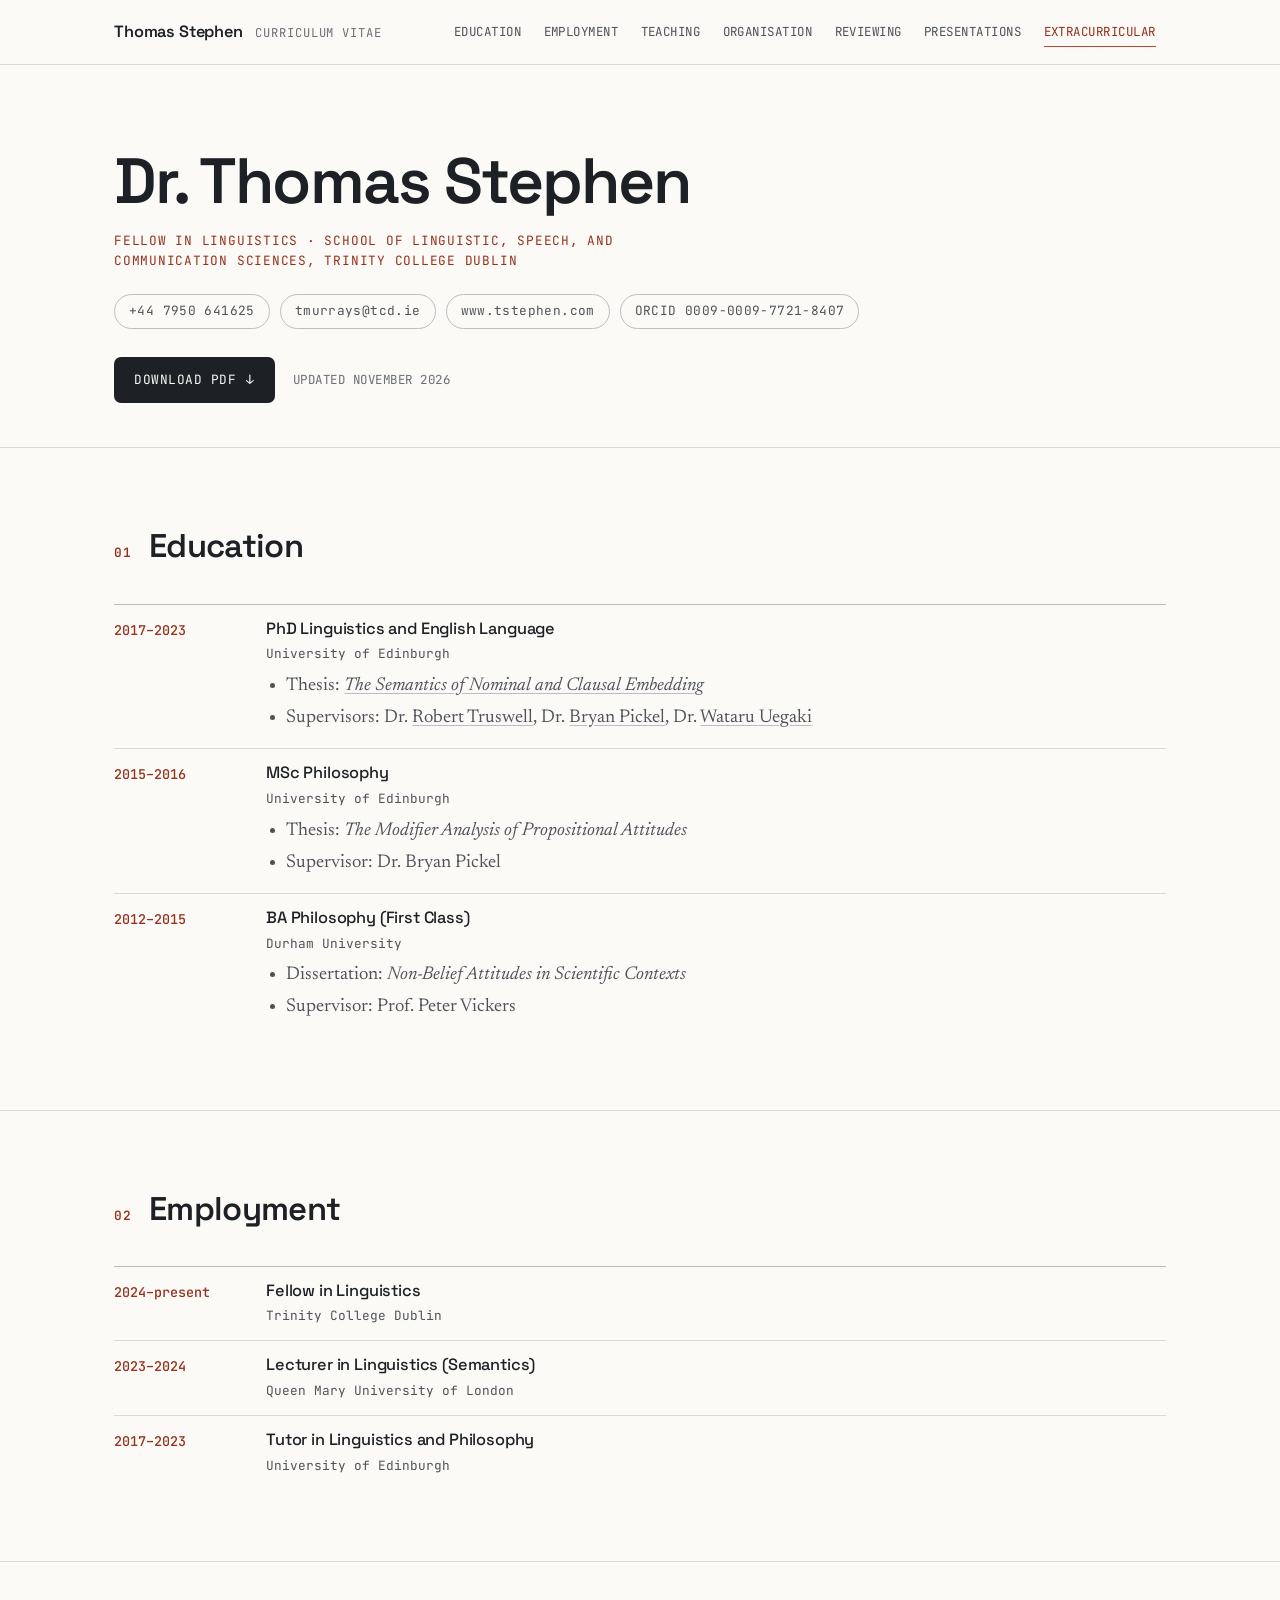
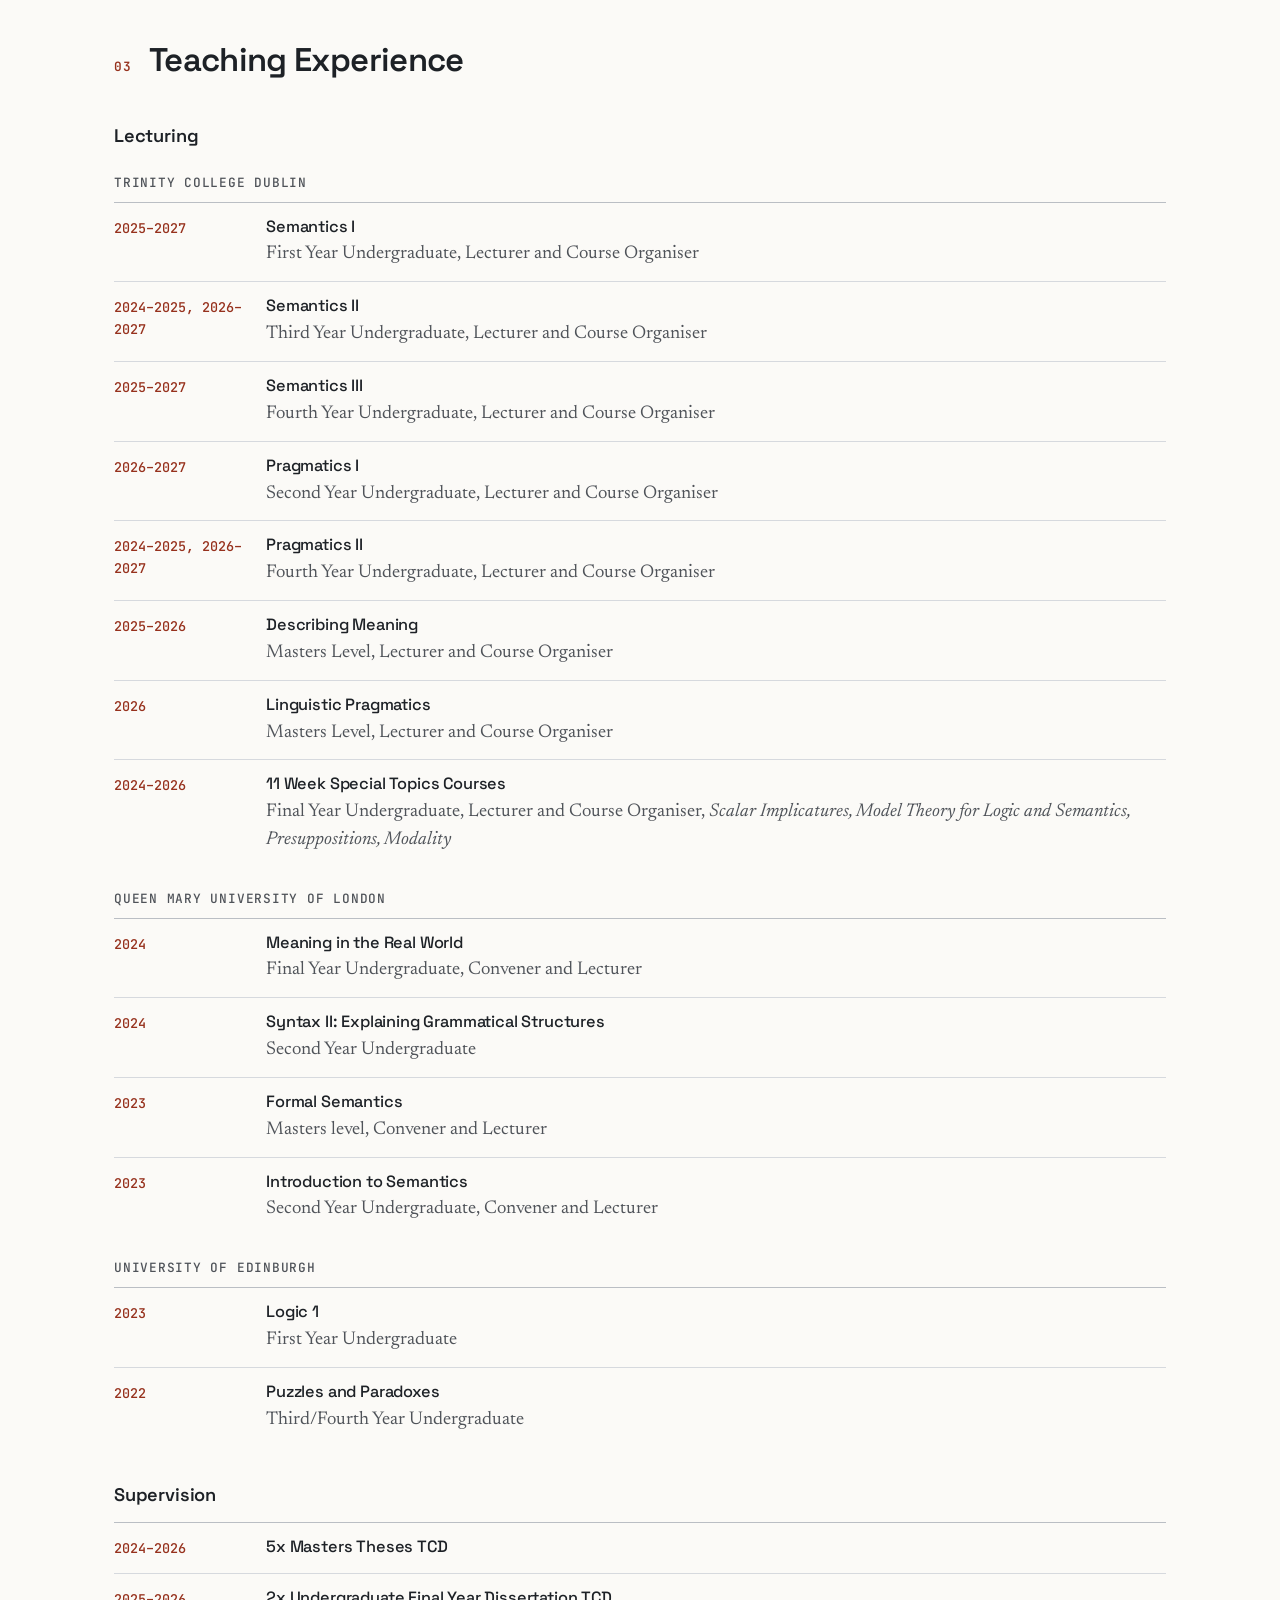
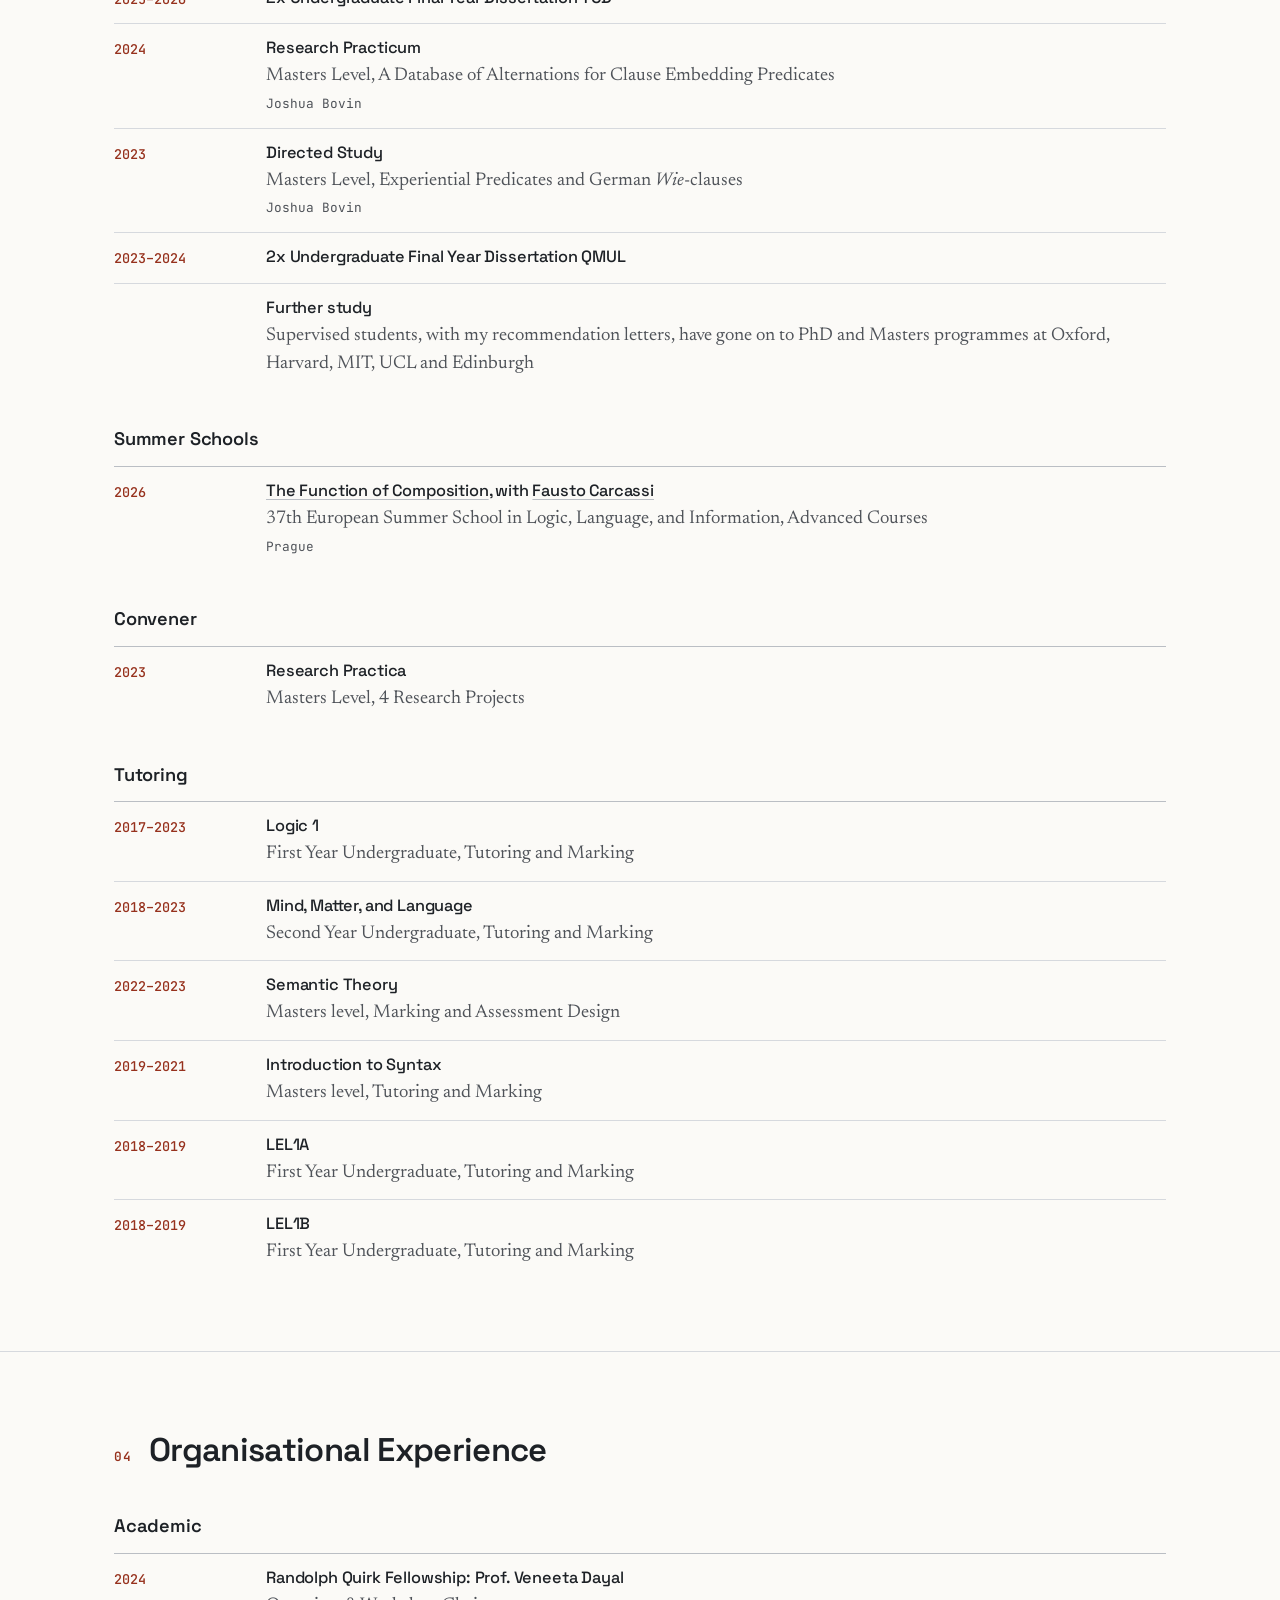
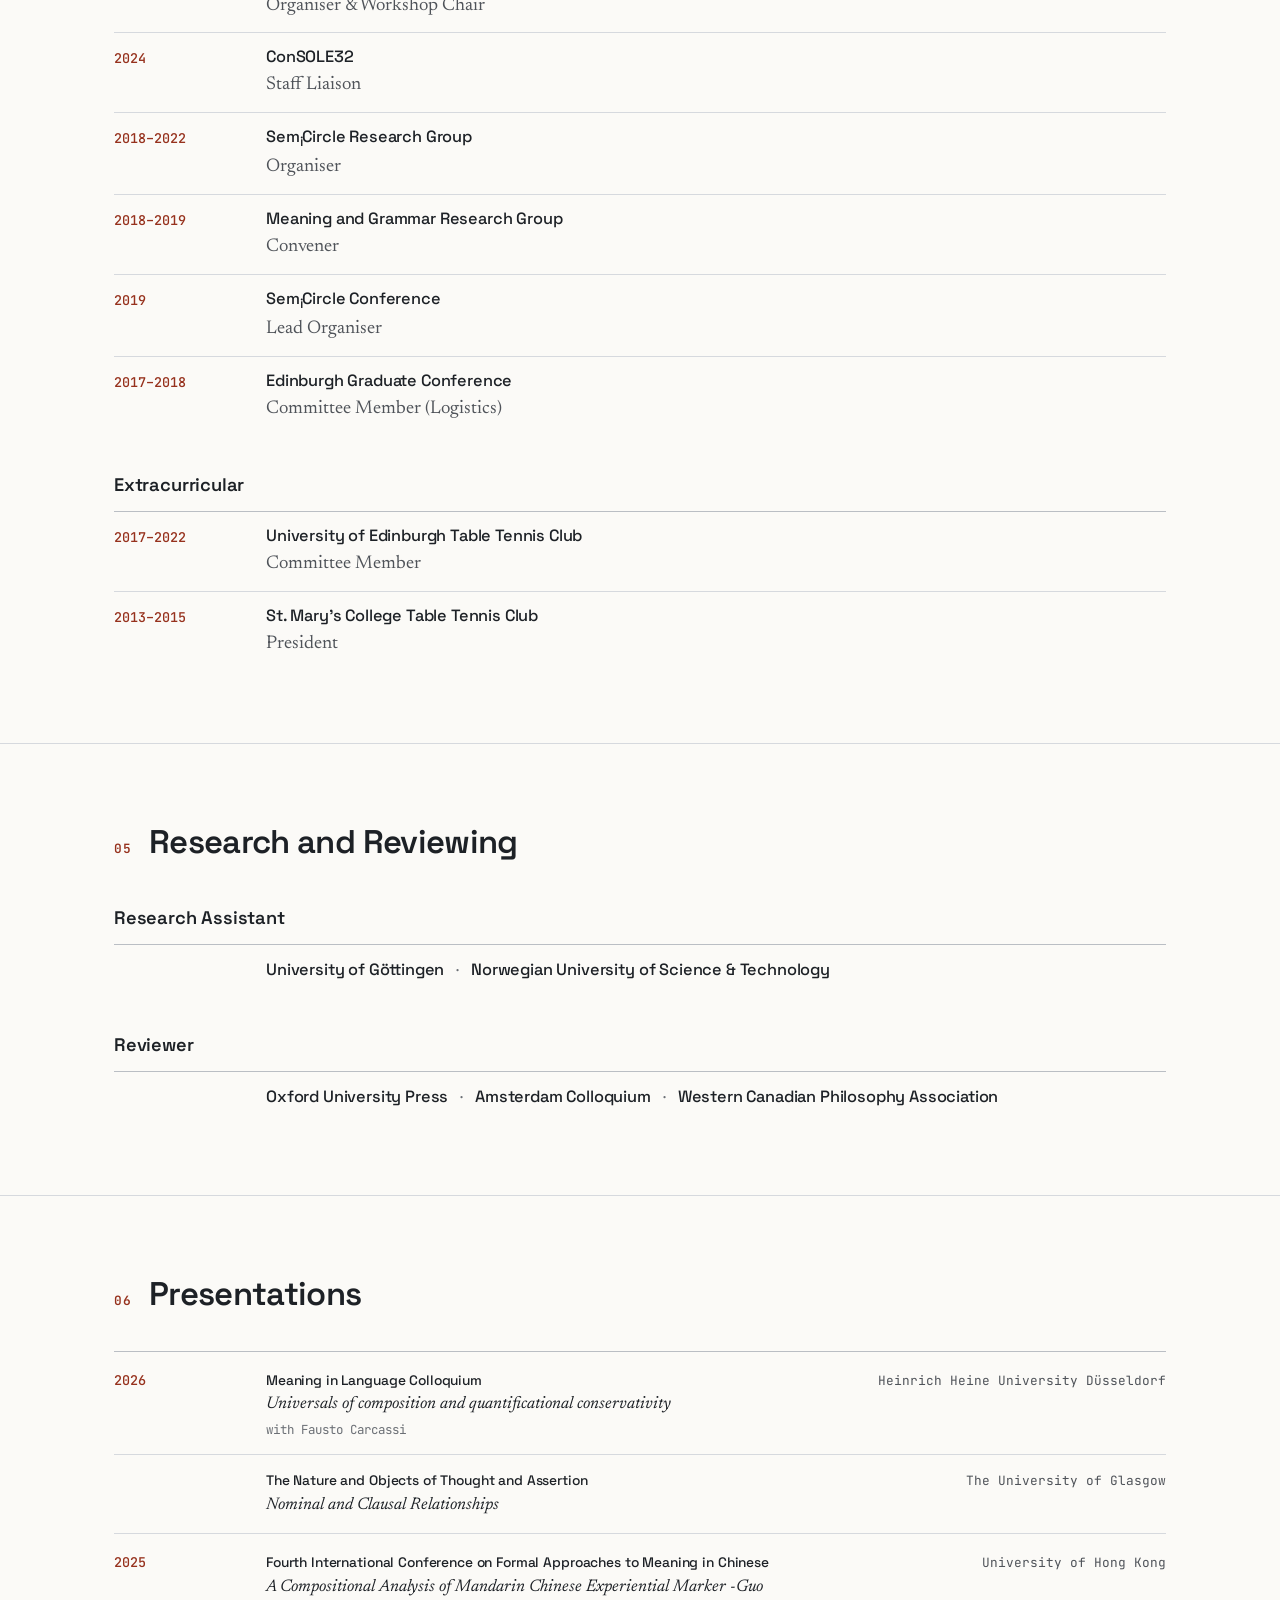
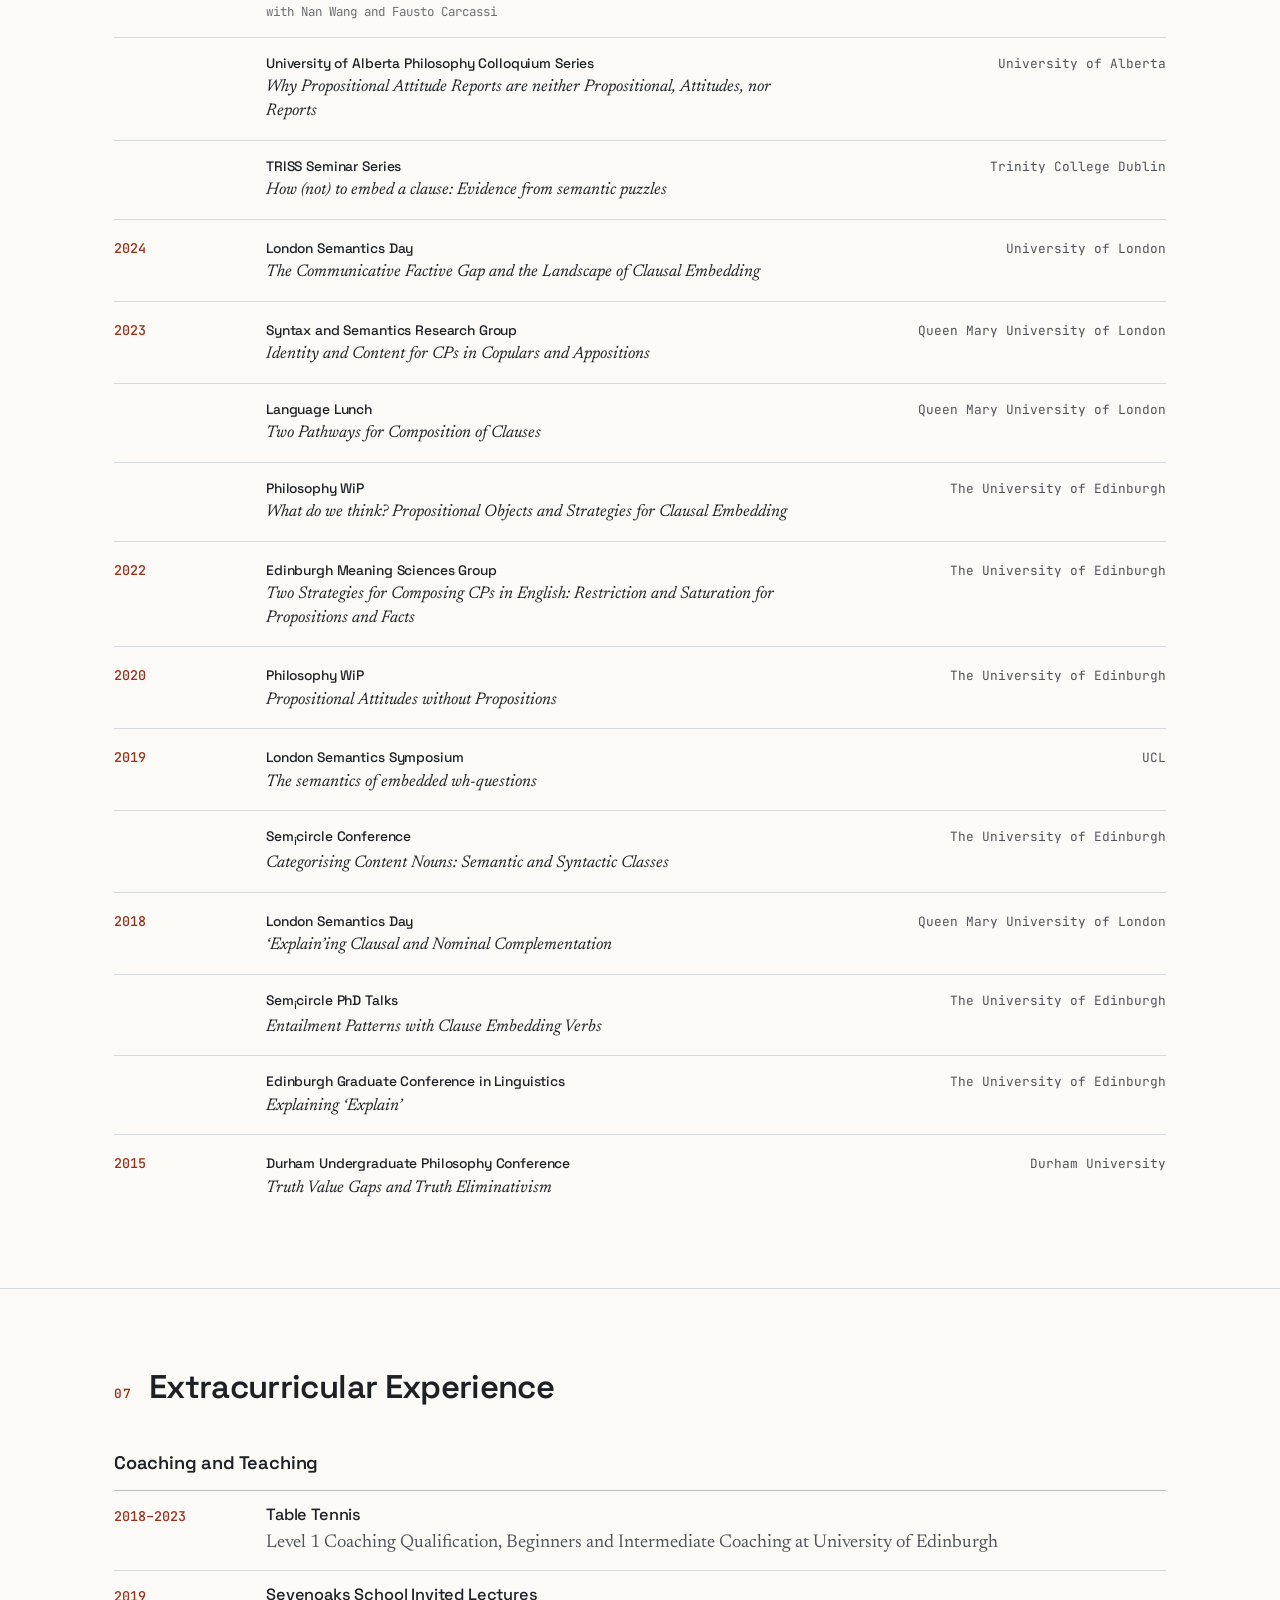
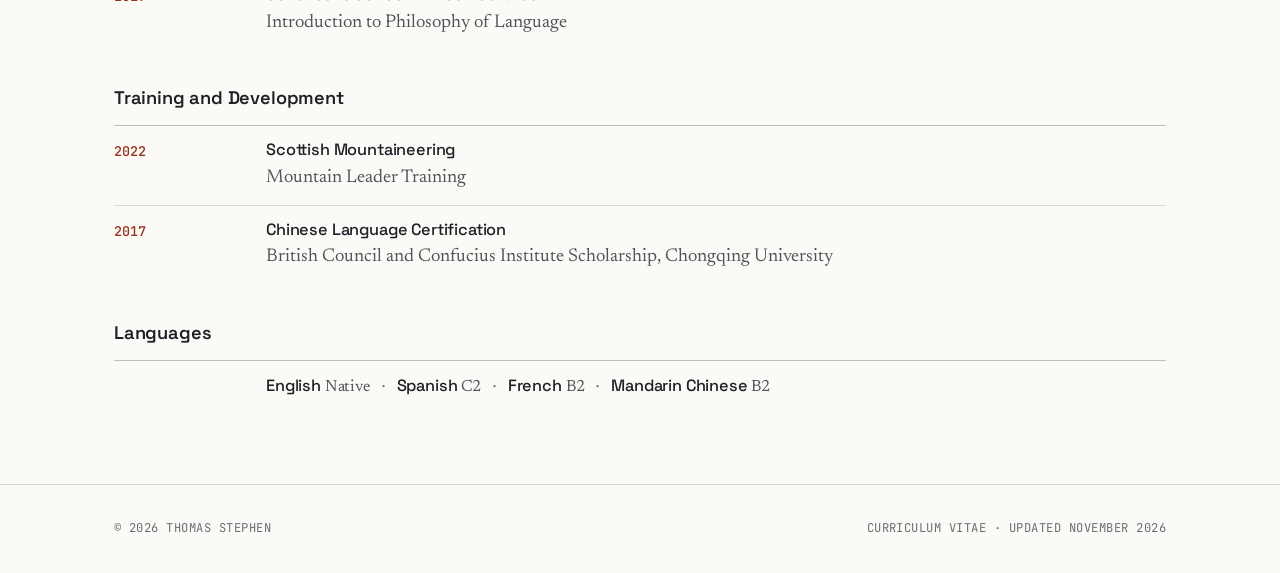
==== commit bffe76b9: "Research keywords that highlight the page; CV: students' further study, no lecture counts - About: t" ====
--- a/cv/index.html
+++ b/cv/index.html
@@ -17,9 +17,9 @@
 <meta property="og:image:alt" content="Thomas Stephen, Fellow in Linguistics, Trinity College Dublin">
 <meta name="twitter:card" content="summary_large_image">
 <link rel="icon" type="image/png" href="../images/favicon.png">
-<link rel="preconnect" href="https://fonts.googleapis.com">
-<link rel="preconnect" href="https://fonts.gstatic.com" crossorigin>
-<link href="https://fonts.googleapis.com/css2?family=Space+Grotesk:wght@400;500;600;700&family=Newsreader:ital,opsz,wght@0,6..72,400;0,6..72,500;0,6..72,600;1,6..72,400;1,6..72,500;1,6..72,600&family=JetBrains+Mono:wght@400;500;600&display=swap" rel="stylesheet">
+<link rel="preload" href="../fonts/newsreader-latin-opsz-normal.woff2" as="font" type="font/woff2" crossorigin>
+<link rel="preload" href="../fonts/space-grotesk-latin-wght-normal.woff2" as="font" type="font/woff2" crossorigin>
+<link rel="stylesheet" href="../fonts/fonts.css">
 <style>
 :root{--paper:oklch(0.986 0.004 95);--paper-2:oklch(0.968 0.006 88);--ink:oklch(0.245 0.012 260);
 --ink-soft:oklch(0.44 0.012 260);--ink-faint:oklch(0.54 0.01 260);--rule:oklch(0.885 0.008 260);
@@ -28,6 +28,11 @@
 --mono:"JetBrains Mono",ui-monospace,monospace;--maxw:1180px;--gutter:clamp(20px,5vw,64px)}
 *{box-sizing:border-box}
 html{scroll-behavior:smooth;scroll-padding-top:84px}
+.skip{position:absolute;left:12px;top:-64px;z-index:300;background:var(--ink);color:var(--paper);padding:10px 14px;border-radius:6px;font-family:var(--mono);font-size:.8rem;letter-spacing:.04em;text-decoration:none}
+.skip:focus{top:12px}
+@media print{.skip{display:none}}
+a:focus-visible,button:focus-visible{outline:2px solid var(--accent-deep);outline-offset:3px}
+@media (prefers-reduced-motion:reduce){html{scroll-behavior:auto}*,*::before,*::after{transition:none!important;animation:none!important}}
 body{margin:0;background:var(--paper);color:var(--ink);font-family:var(--serif);
 font-size:clamp(1.02rem,0.5vw + 0.95rem,1.16rem);line-height:1.62;-webkit-font-smoothing:antialiased;font-synthesis:none}
 a{color:inherit}
@@ -150,6 +155,7 @@
 </style>
 </head>
 <body>
+<a class="skip" href="#main">Skip to content</a>
 <!-- Generated by cv/build.py from cv/cv.yml. Edit cv.yml and rebuild; do not edit this file. -->
 <header class="site">
   <div class="wrap bar">
@@ -157,7 +163,7 @@
     <nav class="secnav" aria-label="Sections"><a href="#education">Education</a><a href="#employment">Employment</a><a href="#teaching">Teaching</a><a href="#organisation">Organisation</a><a href="#reviewing">Reviewing</a><a href="#presentations">Presentations</a><a href="#extracurricular">Extracurricular</a></nav>
   </div>
 </header>
-<main>
+<main id="main">
   <div class="wrap intro">
     <h1 class="name">Dr. Thomas Stephen</h1>
     <p class="pos">Fellow in Linguistics · School of Linguistic, Speech, and Communication Sciences, Trinity College Dublin</p>
@@ -167,7 +173,7 @@
       <span class="upd">Updated November 2026</span>
     </div>
   </div>
-  <section id="education"><div class="wrap"><div class="sec-head"><span class="sec-num">01</span><h2 class="sec-title">Education</h2></div><div class="rows"><div class="row"><div class="when">2017–2023</div><div class="body"><div class="what">PhD Linguistics and English Language</div><div class="where">University of Edinburgh</div><ul class="notes"><li>Thesis: <a href="../files/TSPhD.pdf"><em>The Semantics of Nominal and Clausal Embedding</em></a></li><li>Supervisors: Dr. <a href="http://robtruswell.com/" target="_blank" rel="noopener">Robert Truswell</a>, Dr. <a href="https://bryanpickel.weebly.com/" target="_blank" rel="noopener">Bryan Pickel</a>, Dr. <a href="https://www.wataruuegaki.com/" target="_blank" rel="noopener">Wataru Uegaki</a></li></ul></div></div><div class="row"><div class="when">2015–2016</div><div class="body"><div class="what">MSc Philosophy</div><div class="where">University of Edinburgh</div><ul class="notes"><li>Thesis: <em>The Modifier Analysis of Propositional Attitudes</em></li><li>Supervisor: Dr. Bryan Pickel</li></ul></div></div><div class="row"><div class="when">2012–2015</div><div class="body"><div class="what">BA Philosophy (First Class)</div><div class="where">Durham University</div><ul class="notes"><li>Dissertation: <em>Non-Belief Attitudes in Scientific Contexts</em></li><li>Supervisor: Prof. Peter Vickers</li></ul></div></div></div></div></section><section id="employment"><div class="wrap"><div class="sec-head"><span class="sec-num">02</span><h2 class="sec-title">Employment</h2></div><div class="rows"><div class="row"><div class="when">2024–present</div><div class="body"><div class="what">Fellow in Linguistics</div><div class="where">Trinity College Dublin</div></div></div><div class="row"><div class="when">2023–2024</div><div class="body"><div class="what">Lecturer in Linguistics (Semantics)</div><div class="where">Queen Mary University of London</div></div></div><div class="row"><div class="when">2017–2023</div><div class="body"><div class="what">Tutor in Linguistics and Philosophy</div><div class="where">University of Edinburgh</div></div></div></div></div></section><section id="teaching"><div class="wrap"><div class="sec-head"><span class="sec-num">03</span><h2 class="sec-title">Teaching Experience</h2></div><div class="group lvl0"><h3>Lecturing</h3><div class="group lvl1"><h4>Trinity College Dublin</h4><div class="rows"><div class="row"><div class="when">2025–2027</div><div class="body"><div class="what">Semantics I</div><div class="detail">First Year Undergraduate, Lecturer and Course Organiser</div></div></div><div class="row"><div class="when">2024–2025, 2026–2027</div><div class="body"><div class="what">Semantics II</div><div class="detail">Third Year Undergraduate, Lecturer and Course Organiser</div></div></div><div class="row"><div class="when">2025–2027</div><div class="body"><div class="what">Semantics III</div><div class="detail">Fourth Year Undergraduate, Lecturer and Course Organiser</div></div></div><div class="row"><div class="when">2026–2027</div><div class="body"><div class="what">Pragmatics I</div><div class="detail">Second Year Undergraduate, Lecturer and Course Organiser</div></div></div><div class="row"><div class="when">2024–2025, 2026–2027</div><div class="body"><div class="what">Pragmatics II</div><div class="detail">Fourth Year Undergraduate, Lecturer and Course Organiser</div></div></div><div class="row"><div class="when">2025–2026</div><div class="body"><div class="what">Describing Meaning</div><div class="detail">Masters Level, Lecturer and Course Organiser</div></div></div><div class="row"><div class="when">2026</div><div class="body"><div class="what">Linguistic Pragmatics</div><div class="detail">Masters Level, Lecturer and Course Organiser</div></div></div><div class="row"><div class="when">2024–2026</div><div class="body"><div class="what">11 Week Special Topics Courses</div><div class="detail">Final Year Undergraduate, Lecturer and Course Organiser, <em>Scalar Implicatures, Model Theory for Logic and Semantics, Presuppositions, Modality</em></div></div></div></div></div><div class="group lvl1"><h4>Queen Mary University of London</h4><div class="rows"><div class="row"><div class="when">2024</div><div class="body"><div class="what">Meaning in the Real World</div><div class="detail">Final Year Undergraduate, Convener and Lecturer</div></div></div><div class="row"><div class="when">2024</div><div class="body"><div class="what">Syntax II: Explaining Grammatical Structures</div><div class="detail">Second Year Undergraduate, 2 Lectures</div></div></div><div class="row"><div class="when">2023</div><div class="body"><div class="what">Formal Semantics</div><div class="detail">Masters level, Convener and Lecturer</div></div></div><div class="row"><div class="when">2023</div><div class="body"><div class="what">Introduction to Semantics</div><div class="detail">Second Year Undergraduate, Convener and Lecturer</div></div></div></div></div><div class="group lvl1"><h4>University of Edinburgh</h4><div class="rows"><div class="row"><div class="when">2023</div><div class="body"><div class="what">Logic 1</div><div class="detail">First Year Undergraduate, 6 Lectures</div></div></div><div class="row"><div class="when">2022</div><div class="body"><div class="what">Puzzles and Paradoxes</div><div class="detail">Third/Fourth Year Undergraduate, 2 Seminars</div></div></div></div></div></div><div class="group lvl0"><h3>Supervision</h3><div class="rows"><div class="row"><div class="when">2024–2026</div><div class="body"><div class="what">5x Masters Theses <em>TCD</em></div></div></div><div class="row"><div class="when">2025–2026</div><div class="body"><div class="what">2x Undergraduate Final Year Dissertation <em>TCD</em></div></div></div><div class="row"><div class="when">2024</div><div class="body"><div class="what">Research Practicum</div><div class="detail">Masters Level, A Database of Alternations for Clause Embedding Predicates</div><div class="where">Joshua Bovin</div></div></div><div class="row"><div class="when">2023</div><div class="body"><div class="what">Directed Study</div><div class="detail">Masters Level, Experiential Predicates and German <em>Wie</em>-clauses</div><div class="where">Joshua Bovin</div></div></div><div class="row"><div class="when">2023–2024</div><div class="body"><div class="what">2x Undergraduate Final Year Dissertation <em>QMUL</em></div></div></div></div></div><div class="group lvl0"><h3>Summer Schools</h3><div class="rows"><div class="row"><div class="when">2026</div><div class="body"><div class="what"><a href="https://2026.esslli.eu/courses-workshops-accepted/course-information.html#C60" target="_blank" rel="noopener">The Function of Composition</a>, with <a href="https://faustocarcassi.com/" target="_blank" rel="noopener">Fausto Carcassi</a></div><div class="detail">37th European Summer School in Logic, Language, and Information, Advanced Courses</div><div class="where">Prague</div></div></div></div></div><div class="group lvl0"><h3>Convener</h3><div class="rows"><div class="row"><div class="when">2023</div><div class="body"><div class="what">Research Practica</div><div class="detail">Masters Level, 4 Research Projects</div></div></div></div></div><div class="group lvl0"><h3>Tutoring</h3><div class="rows"><div class="row"><div class="when">2017–2023</div><div class="body"><div class="what">Logic 1</div><div class="detail">First Year Undergraduate, Tutoring and Marking</div></div></div><div class="row"><div class="when">2018–2023</div><div class="body"><div class="what">Mind, Matter, and Language</div><div class="detail">Second Year Undergraduate, Tutoring and Marking</div></div></div><div class="row"><div class="when">2022–2023</div><div class="body"><div class="what">Semantic Theory</div><div class="detail">Masters level, Marking and Assessment Design</div></div></div><div class="row"><div class="when">2019–2021</div><div class="body"><div class="what">Introduction to Syntax</div><div class="detail">Masters level, Tutoring and Marking</div></div></div><div class="row"><div class="when">2018–2019</div><div class="body"><div class="what">LEL1A</div><div class="detail">First Year Undergraduate, Tutoring and Marking</div></div></div><div class="row"><div class="when">2018–2019</div><div class="body"><div class="what">LEL1B</div><div class="detail">First Year Undergraduate, Tutoring and Marking</div></div></div></div></div></div></section><section id="organisation"><div class="wrap"><div class="sec-head"><span class="sec-num">04</span><h2 class="sec-title">Organisational Experience</h2></div><div class="group lvl0"><h3>Academic</h3><div class="rows"><div class="row"><div class="when">2024</div><div class="body"><div class="what">Randolph Quirk Fellowship: Prof. Veneeta Dayal</div><div class="detail">Organiser &amp; Workshop Chair</div></div></div><div class="row"><div class="when">2024</div><div class="body"><div class="what">ConSOLE32</div><div class="detail">Staff Liaison</div></div></div><div class="row"><div class="when">2018–2022</div><div class="body"><div class="what">Sem<sub>i</sub>Circle Research Group</div><div class="detail">Organiser</div></div></div><div class="row"><div class="when">2018–2019</div><div class="body"><div class="what">Meaning and Grammar Research Group</div><div class="detail">Convener</div></div></div><div class="row"><div class="when">2019</div><div class="body"><div class="what">Sem<sub>i</sub>Circle Conference</div><div class="detail">Lead Organiser</div></div></div><div class="row"><div class="when">2017–2018</div><div class="body"><div class="what">Edinburgh Graduate Conference</div><div class="detail">Committee Member (Logistics)</div></div></div></div></div><div class="group lvl0"><h3>Extracurricular</h3><div class="rows"><div class="row"><div class="when">2017–2022</div><div class="body"><div class="what">University of Edinburgh Table Tennis Club</div><div class="detail">Committee Member</div></div></div><div class="row"><div class="when">2013–2015</div><div class="body"><div class="what">St. Mary's College Table Tennis Club</div><div class="detail">President</div></div></div></div></div></div></section><section id="reviewing"><div class="wrap"><div class="sec-head"><span class="sec-num">05</span><h2 class="sec-title">Research and Reviewing</h2></div><div class="group lvl0"><h3>Research Assistant</h3><div class="rows"><div class="row"><div class="when"></div><div class="body"><ul class="inline-list"><li>University of Göttingen</li><li>Norwegian University of Science &amp; Technology</li></ul></div></div></div></div><div class="group lvl0"><h3>Reviewer</h3><div class="rows"><div class="row"><div class="when"></div><div class="body"><ul class="inline-list"><li>Oxford University Press</li><li>Amsterdam Colloquium</li><li>Western Canadian Philosophy Association</li></ul></div></div></div></div></div></section><section id="presentations"><div class="wrap"><div class="sec-head"><span class="sec-num">06</span><h2 class="sec-title">Presentations</h2></div><div class="talks"><div class="talk"><div class="yr">2026</div><div class="tt"><span class="ev">Meaning in Language Colloquium<span class="at"> · Heinrich Heine University Düsseldorf</span></span><em>Universals of composition and quantificational conservativity</em><span class="co">with Fausto Carcassi</span></div><div class="vn">Heinrich Heine University Düsseldorf</div></div><div class="talk"><div class="yr"></div><div class="tt"><span class="ev">The Nature and Objects of Thought and Assertion<span class="at"> · The University of Glasgow</span></span><em>Nominal and Clausal Relationships</em></div><div class="vn">The University of Glasgow</div></div><div class="talk"><div class="yr">2025</div><div class="tt"><span class="ev">Fourth International Conference on Formal Approaches to Meaning in Chinese<span class="at"> · University of Hong Kong</span></span><em>A Compositional Analysis of Mandarin Chinese Experiential Marker -Guo</em><span class="co">with Nan Wang and Fausto Carcassi</span></div><div class="vn">University of Hong Kong</div></div><div class="talk"><div class="yr"></div><div class="tt"><span class="ev">University of Alberta Philosophy Colloquium Series<span class="at"> · University of Alberta</span></span><em>Why Propositional Attitude Reports are neither Propositional, Attitudes, nor Reports</em></div><div class="vn">University of Alberta</div></div><div class="talk"><div class="yr"></div><div class="tt"><span class="ev">TRISS Seminar Series<span class="at"> · Trinity College Dublin</span></span><em>How (not) to embed a clause: Evidence from semantic puzzles</em></div><div class="vn">Trinity College Dublin</div></div><div class="talk"><div class="yr">2024</div><div class="tt"><span class="ev">London Semantics Day<span class="at"> · University of London</span></span><em>The Communicative Factive Gap and the Landscape of Clausal Embedding</em></div><div class="vn">University of London</div></div><div class="talk"><div class="yr">2023</div><div class="tt"><span class="ev">Syntax and Semantics Research Group<span class="at"> · Queen Mary University of London</span></span><em>Identity and Content for CPs in Copulars and Appositions</em></div><div class="vn">Queen Mary University of London</div></div><div class="talk"><div class="yr"></div><div class="tt"><span class="ev">Language Lunch<span class="at"> · Queen Mary University of London</span></span><em>Two Pathways for Composition of Clauses</em></div><div class="vn">Queen Mary University of London</div></div><div class="talk"><div class="yr"></div><div class="tt"><span class="ev">Philosophy WiP<span class="at"> · The University of Edinburgh</span></span><em>What do we think? Propositional Objects and Strategies for Clausal Embedding</em></div><div class="vn">The University of Edinburgh</div></div><div class="talk"><div class="yr">2022</div><div class="tt"><span class="ev">Edinburgh Meaning Sciences Group<span class="at"> · The University of Edinburgh</span></span><em>Two Strategies for Composing CPs in English: Restriction and Saturation for Propositions and Facts</em></div><div class="vn">The University of Edinburgh</div></div><div class="talk"><div class="yr">2020</div><div class="tt"><span class="ev">Philosophy WiP<span class="at"> · The University of Edinburgh</span></span><em>Propositional Attitudes without Propositions</em></div><div class="vn">The University of Edinburgh</div></div><div class="talk"><div class="yr">2019</div><div class="tt"><span class="ev">London Semantics Symposium<span class="at"> · UCL</span></span><em>The semantics of embedded wh-questions</em></div><div class="vn">UCL</div></div><div class="talk"><div class="yr"></div><div class="tt"><span class="ev">Sem<sub>i</sub>circle Conference<span class="at"> · The University of Edinburgh</span></span><em>Categorising Content Nouns: Semantic and Syntactic Classes</em></div><div class="vn">The University of Edinburgh</div></div><div class="talk"><div class="yr">2018</div><div class="tt"><span class="ev">London Semantics Day<span class="at"> · Queen Mary University of London</span></span><em>‘Explain’ing Clausal and Nominal Complementation</em></div><div class="vn">Queen Mary University of London</div></div><div class="talk"><div class="yr"></div><div class="tt"><span class="ev">Sem<sub>i</sub>circle PhD Talks<span class="at"> · The University of Edinburgh</span></span><em>Entailment Patterns with Clause Embedding Verbs</em></div><div class="vn">The University of Edinburgh</div></div><div class="talk"><div class="yr"></div><div class="tt"><span class="ev">Edinburgh Graduate Conference in Linguistics<span class="at"> · The University of Edinburgh</span></span><em>Explaining ‘Explain’</em></div><div class="vn">The University of Edinburgh</div></div><div class="talk"><div class="yr">2015</div><div class="tt"><span class="ev">Durham Undergraduate Philosophy Conference<span class="at"> · Durham University</span></span><em>Truth Value Gaps and Truth Eliminativism</em></div><div class="vn">Durham University</div></div></div></div></section><section id="extracurricular"><div class="wrap"><div class="sec-head"><span class="sec-num">07</span><h2 class="sec-title">Extracurricular Experience</h2></div><div class="group lvl0"><h3>Coaching and Teaching</h3><div class="rows"><div class="row"><div class="when">2018–2023</div><div class="body"><div class="what">Table Tennis</div><div class="detail">Level 1 Coaching Qualification, Beginners and Intermediate Coaching at University of Edinburgh</div></div></div><div class="row"><div class="when">2019</div><div class="body"><div class="what">Sevenoaks School Invited Lectures</div><div class="detail">Introduction to Philosophy of Language</div></div></div></div></div><div class="group lvl0"><h3>Training and Development</h3><div class="rows"><div class="row"><div class="when">2022</div><div class="body"><div class="what">Scottish Mountaineering</div><div class="detail">Mountain Leader Training</div></div></div><div class="row"><div class="when">2017</div><div class="body"><div class="what">Chinese Language Certification</div><div class="detail">British Council and Confucius Institute Scholarship, Chongqing University</div></div></div></div></div><div class="group lvl0"><h3>Languages</h3><div class="rows"><div class="row"><div class="when"></div><div class="body"><ul class="inline-list"><li>English <span class="detail">Native</span></li><li>Spanish <span class="detail">C2</span></li><li>French <span class="detail">B2</span></li><li>Mandarin Chinese <span class="detail">B2</span></li></ul></div></div></div></div></div></section>
+  <section id="education"><div class="wrap"><div class="sec-head"><span class="sec-num">01</span><h2 class="sec-title">Education</h2></div><div class="rows"><div class="row"><div class="when">2017–2023</div><div class="body"><div class="what">PhD Linguistics and English Language</div><div class="where">University of Edinburgh</div><ul class="notes"><li>Thesis: <a href="../files/TSPhD.pdf"><em>The Semantics of Nominal and Clausal Embedding</em></a></li><li>Supervisors: Dr. <a href="http://robtruswell.com/" target="_blank" rel="noopener">Robert Truswell</a>, Dr. <a href="https://bryanpickel.weebly.com/" target="_blank" rel="noopener">Bryan Pickel</a>, Dr. <a href="https://www.wataruuegaki.com/" target="_blank" rel="noopener">Wataru Uegaki</a></li></ul></div></div><div class="row"><div class="when">2015–2016</div><div class="body"><div class="what">MSc Philosophy</div><div class="where">University of Edinburgh</div><ul class="notes"><li>Thesis: <em>The Modifier Analysis of Propositional Attitudes</em></li><li>Supervisor: Dr. Bryan Pickel</li></ul></div></div><div class="row"><div class="when">2012–2015</div><div class="body"><div class="what">BA Philosophy (First Class)</div><div class="where">Durham University</div><ul class="notes"><li>Dissertation: <em>Non-Belief Attitudes in Scientific Contexts</em></li><li>Supervisor: Prof. Peter Vickers</li></ul></div></div></div></div></section><section id="employment"><div class="wrap"><div class="sec-head"><span class="sec-num">02</span><h2 class="sec-title">Employment</h2></div><div class="rows"><div class="row"><div class="when">2024–present</div><div class="body"><div class="what">Fellow in Linguistics</div><div class="where">Trinity College Dublin</div></div></div><div class="row"><div class="when">2023–2024</div><div class="body"><div class="what">Lecturer in Linguistics (Semantics)</div><div class="where">Queen Mary University of London</div></div></div><div class="row"><div class="when">2017–2023</div><div class="body"><div class="what">Tutor in Linguistics and Philosophy</div><div class="where">University of Edinburgh</div></div></div></div></div></section><section id="teaching"><div class="wrap"><div class="sec-head"><span class="sec-num">03</span><h2 class="sec-title">Teaching Experience</h2></div><div class="group lvl0"><h3>Lecturing</h3><div class="group lvl1"><h4>Trinity College Dublin</h4><div class="rows"><div class="row"><div class="when">2025–2027</div><div class="body"><div class="what">Semantics I</div><div class="detail">First Year Undergraduate, Lecturer and Course Organiser</div></div></div><div class="row"><div class="when">2024–2025, 2026–2027</div><div class="body"><div class="what">Semantics II</div><div class="detail">Third Year Undergraduate, Lecturer and Course Organiser</div></div></div><div class="row"><div class="when">2025–2027</div><div class="body"><div class="what">Semantics III</div><div class="detail">Fourth Year Undergraduate, Lecturer and Course Organiser</div></div></div><div class="row"><div class="when">2026–2027</div><div class="body"><div class="what">Pragmatics I</div><div class="detail">Second Year Undergraduate, Lecturer and Course Organiser</div></div></div><div class="row"><div class="when">2024–2025, 2026–2027</div><div class="body"><div class="what">Pragmatics II</div><div class="detail">Fourth Year Undergraduate, Lecturer and Course Organiser</div></div></div><div class="row"><div class="when">2025–2026</div><div class="body"><div class="what">Describing Meaning</div><div class="detail">Masters Level, Lecturer and Course Organiser</div></div></div><div class="row"><div class="when">2026</div><div class="body"><div class="what">Linguistic Pragmatics</div><div class="detail">Masters Level, Lecturer and Course Organiser</div></div></div><div class="row"><div class="when">2024–2026</div><div class="body"><div class="what">11 Week Special Topics Courses</div><div class="detail">Final Year Undergraduate, Lecturer and Course Organiser, <em>Scalar Implicatures, Model Theory for Logic and Semantics, Presuppositions, Modality</em></div></div></div></div></div><div class="group lvl1"><h4>Queen Mary University of London</h4><div class="rows"><div class="row"><div class="when">2024</div><div class="body"><div class="what">Meaning in the Real World</div><div class="detail">Final Year Undergraduate, Convener and Lecturer</div></div></div><div class="row"><div class="when">2024</div><div class="body"><div class="what">Syntax II: Explaining Grammatical Structures</div><div class="detail">Second Year Undergraduate</div></div></div><div class="row"><div class="when">2023</div><div class="body"><div class="what">Formal Semantics</div><div class="detail">Masters level, Convener and Lecturer</div></div></div><div class="row"><div class="when">2023</div><div class="body"><div class="what">Introduction to Semantics</div><div class="detail">Second Year Undergraduate, Convener and Lecturer</div></div></div></div></div><div class="group lvl1"><h4>University of Edinburgh</h4><div class="rows"><div class="row"><div class="when">2023</div><div class="body"><div class="what">Logic 1</div><div class="detail">First Year Undergraduate</div></div></div><div class="row"><div class="when">2022</div><div class="body"><div class="what">Puzzles and Paradoxes</div><div class="detail">Third/Fourth Year Undergraduate</div></div></div></div></div></div><div class="group lvl0"><h3>Supervision</h3><div class="rows"><div class="row"><div class="when">2024–2026</div><div class="body"><div class="what">5x Masters Theses <em>TCD</em></div></div></div><div class="row"><div class="when">2025–2026</div><div class="body"><div class="what">2x Undergraduate Final Year Dissertation <em>TCD</em></div></div></div><div class="row"><div class="when">2024</div><div class="body"><div class="what">Research Practicum</div><div class="detail">Masters Level, A Database of Alternations for Clause Embedding Predicates</div><div class="where">Joshua Bovin</div></div></div><div class="row"><div class="when">2023</div><div class="body"><div class="what">Directed Study</div><div class="detail">Masters Level, Experiential Predicates and German <em>Wie</em>-clauses</div><div class="where">Joshua Bovin</div></div></div><div class="row"><div class="when">2023–2024</div><div class="body"><div class="what">2x Undergraduate Final Year Dissertation <em>QMUL</em></div></div></div><div class="row"><div class="when"></div><div class="body"><div class="what">Further study</div><div class="detail">Supervised students, with my recommendation letters, have gone on to PhD and Masters programmes at Oxford, Harvard, MIT, UCL and Edinburgh</div></div></div></div></div><div class="group lvl0"><h3>Summer Schools</h3><div class="rows"><div class="row"><div class="when">2026</div><div class="body"><div class="what"><a href="https://2026.esslli.eu/courses-workshops-accepted/course-information.html#C60" target="_blank" rel="noopener">The Function of Composition</a>, with <a href="https://faustocarcassi.com/" target="_blank" rel="noopener">Fausto Carcassi</a></div><div class="detail">37th European Summer School in Logic, Language, and Information, Advanced Courses</div><div class="where">Prague</div></div></div></div></div><div class="group lvl0"><h3>Convener</h3><div class="rows"><div class="row"><div class="when">2023</div><div class="body"><div class="what">Research Practica</div><div class="detail">Masters Level, 4 Research Projects</div></div></div></div></div><div class="group lvl0"><h3>Tutoring</h3><div class="rows"><div class="row"><div class="when">2017–2023</div><div class="body"><div class="what">Logic 1</div><div class="detail">First Year Undergraduate, Tutoring and Marking</div></div></div><div class="row"><div class="when">2018–2023</div><div class="body"><div class="what">Mind, Matter, and Language</div><div class="detail">Second Year Undergraduate, Tutoring and Marking</div></div></div><div class="row"><div class="when">2022–2023</div><div class="body"><div class="what">Semantic Theory</div><div class="detail">Masters level, Marking and Assessment Design</div></div></div><div class="row"><div class="when">2019–2021</div><div class="body"><div class="what">Introduction to Syntax</div><div class="detail">Masters level, Tutoring and Marking</div></div></div><div class="row"><div class="when">2018–2019</div><div class="body"><div class="what">LEL1A</div><div class="detail">First Year Undergraduate, Tutoring and Marking</div></div></div><div class="row"><div class="when">2018–2019</div><div class="body"><div class="what">LEL1B</div><div class="detail">First Year Undergraduate, Tutoring and Marking</div></div></div></div></div></div></section><section id="organisation"><div class="wrap"><div class="sec-head"><span class="sec-num">04</span><h2 class="sec-title">Organisational Experience</h2></div><div class="group lvl0"><h3>Academic</h3><div class="rows"><div class="row"><div class="when">2024</div><div class="body"><div class="what">Randolph Quirk Fellowship: Prof. Veneeta Dayal</div><div class="detail">Organiser &amp; Workshop Chair</div></div></div><div class="row"><div class="when">2024</div><div class="body"><div class="what">ConSOLE32</div><div class="detail">Staff Liaison</div></div></div><div class="row"><div class="when">2018–2022</div><div class="body"><div class="what">Sem<sub>i</sub>Circle Research Group</div><div class="detail">Organiser</div></div></div><div class="row"><div class="when">2018–2019</div><div class="body"><div class="what">Meaning and Grammar Research Group</div><div class="detail">Convener</div></div></div><div class="row"><div class="when">2019</div><div class="body"><div class="what">Sem<sub>i</sub>Circle Conference</div><div class="detail">Lead Organiser</div></div></div><div class="row"><div class="when">2017–2018</div><div class="body"><div class="what">Edinburgh Graduate Conference</div><div class="detail">Committee Member (Logistics)</div></div></div></div></div><div class="group lvl0"><h3>Extracurricular</h3><div class="rows"><div class="row"><div class="when">2017–2022</div><div class="body"><div class="what">University of Edinburgh Table Tennis Club</div><div class="detail">Committee Member</div></div></div><div class="row"><div class="when">2013–2015</div><div class="body"><div class="what">St. Mary's College Table Tennis Club</div><div class="detail">President</div></div></div></div></div></div></section><section id="reviewing"><div class="wrap"><div class="sec-head"><span class="sec-num">05</span><h2 class="sec-title">Research and Reviewing</h2></div><div class="group lvl0"><h3>Research Assistant</h3><div class="rows"><div class="row"><div class="when"></div><div class="body"><ul class="inline-list"><li>University of Göttingen</li><li>Norwegian University of Science &amp; Technology</li></ul></div></div></div></div><div class="group lvl0"><h3>Reviewer</h3><div class="rows"><div class="row"><div class="when"></div><div class="body"><ul class="inline-list"><li>Oxford University Press</li><li>Amsterdam Colloquium</li><li>Western Canadian Philosophy Association</li></ul></div></div></div></div></div></section><section id="presentations"><div class="wrap"><div class="sec-head"><span class="sec-num">06</span><h2 class="sec-title">Presentations</h2></div><div class="talks"><div class="talk"><div class="yr">2026</div><div class="tt"><span class="ev">Meaning in Language Colloquium<span class="at"> · Heinrich Heine University Düsseldorf</span></span><em>Universals of composition and quantificational conservativity</em><span class="co">with Fausto Carcassi</span></div><div class="vn">Heinrich Heine University Düsseldorf</div></div><div class="talk"><div class="yr"></div><div class="tt"><span class="ev">The Nature and Objects of Thought and Assertion<span class="at"> · The University of Glasgow</span></span><em>Nominal and Clausal Relationships</em></div><div class="vn">The University of Glasgow</div></div><div class="talk"><div class="yr">2025</div><div class="tt"><span class="ev">Fourth International Conference on Formal Approaches to Meaning in Chinese<span class="at"> · University of Hong Kong</span></span><em>A Compositional Analysis of Mandarin Chinese Experiential Marker -Guo</em><span class="co">with Nan Wang and Fausto Carcassi</span></div><div class="vn">University of Hong Kong</div></div><div class="talk"><div class="yr"></div><div class="tt"><span class="ev">University of Alberta Philosophy Colloquium Series<span class="at"> · University of Alberta</span></span><em>Why Propositional Attitude Reports are neither Propositional, Attitudes, nor Reports</em></div><div class="vn">University of Alberta</div></div><div class="talk"><div class="yr"></div><div class="tt"><span class="ev">TRISS Seminar Series<span class="at"> · Trinity College Dublin</span></span><em>How (not) to embed a clause: Evidence from semantic puzzles</em></div><div class="vn">Trinity College Dublin</div></div><div class="talk"><div class="yr">2024</div><div class="tt"><span class="ev">London Semantics Day<span class="at"> · University of London</span></span><em>The Communicative Factive Gap and the Landscape of Clausal Embedding</em></div><div class="vn">University of London</div></div><div class="talk"><div class="yr">2023</div><div class="tt"><span class="ev">Syntax and Semantics Research Group<span class="at"> · Queen Mary University of London</span></span><em>Identity and Content for CPs in Copulars and Appositions</em></div><div class="vn">Queen Mary University of London</div></div><div class="talk"><div class="yr"></div><div class="tt"><span class="ev">Language Lunch<span class="at"> · Queen Mary University of London</span></span><em>Two Pathways for Composition of Clauses</em></div><div class="vn">Queen Mary University of London</div></div><div class="talk"><div class="yr"></div><div class="tt"><span class="ev">Philosophy WiP<span class="at"> · The University of Edinburgh</span></span><em>What do we think? Propositional Objects and Strategies for Clausal Embedding</em></div><div class="vn">The University of Edinburgh</div></div><div class="talk"><div class="yr">2022</div><div class="tt"><span class="ev">Edinburgh Meaning Sciences Group<span class="at"> · The University of Edinburgh</span></span><em>Two Strategies for Composing CPs in English: Restriction and Saturation for Propositions and Facts</em></div><div class="vn">The University of Edinburgh</div></div><div class="talk"><div class="yr">2020</div><div class="tt"><span class="ev">Philosophy WiP<span class="at"> · The University of Edinburgh</span></span><em>Propositional Attitudes without Propositions</em></div><div class="vn">The University of Edinburgh</div></div><div class="talk"><div class="yr">2019</div><div class="tt"><span class="ev">London Semantics Symposium<span class="at"> · UCL</span></span><em>The semantics of embedded wh-questions</em></div><div class="vn">UCL</div></div><div class="talk"><div class="yr"></div><div class="tt"><span class="ev">Sem<sub>i</sub>circle Conference<span class="at"> · The University of Edinburgh</span></span><em>Categorising Content Nouns: Semantic and Syntactic Classes</em></div><div class="vn">The University of Edinburgh</div></div><div class="talk"><div class="yr">2018</div><div class="tt"><span class="ev">London Semantics Day<span class="at"> · Queen Mary University of London</span></span><em>‘Explain’ing Clausal and Nominal Complementation</em></div><div class="vn">Queen Mary University of London</div></div><div class="talk"><div class="yr"></div><div class="tt"><span class="ev">Sem<sub>i</sub>circle PhD Talks<span class="at"> · The University of Edinburgh</span></span><em>Entailment Patterns with Clause Embedding Verbs</em></div><div class="vn">The University of Edinburgh</div></div><div class="talk"><div class="yr"></div><div class="tt"><span class="ev">Edinburgh Graduate Conference in Linguistics<span class="at"> · The University of Edinburgh</span></span><em>Explaining ‘Explain’</em></div><div class="vn">The University of Edinburgh</div></div><div class="talk"><div class="yr">2015</div><div class="tt"><span class="ev">Durham Undergraduate Philosophy Conference<span class="at"> · Durham University</span></span><em>Truth Value Gaps and Truth Eliminativism</em></div><div class="vn">Durham University</div></div></div></div></section><section id="extracurricular"><div class="wrap"><div class="sec-head"><span class="sec-num">07</span><h2 class="sec-title">Extracurricular Experience</h2></div><div class="group lvl0"><h3>Coaching and Teaching</h3><div class="rows"><div class="row"><div class="when">2018–2023</div><div class="body"><div class="what">Table Tennis</div><div class="detail">Level 1 Coaching Qualification, Beginners and Intermediate Coaching at University of Edinburgh</div></div></div><div class="row"><div class="when">2019</div><div class="body"><div class="what">Sevenoaks School Invited Lectures</div><div class="detail">Introduction to Philosophy of Language</div></div></div></div></div><div class="group lvl0"><h3>Training and Development</h3><div class="rows"><div class="row"><div class="when">2022</div><div class="body"><div class="what">Scottish Mountaineering</div><div class="detail">Mountain Leader Training</div></div></div><div class="row"><div class="when">2017</div><div class="body"><div class="what">Chinese Language Certification</div><div class="detail">British Council and Confucius Institute Scholarship, Chongqing University</div></div></div></div></div><div class="group lvl0"><h3>Languages</h3><div class="rows"><div class="row"><div class="when"></div><div class="body"><ul class="inline-list"><li>English <span class="detail">Native</span></li><li>Spanish <span class="detail">C2</span></li><li>French <span class="detail">B2</span></li><li>Mandarin Chinese <span class="detail">B2</span></li></ul></div></div></div></div></div></section>
 </main>
 <footer>
   <div class="wrap foot">
--- a/fonts/fonts.css
+++ b/fonts/fonts.css
@@ -0,0 +1,274 @@
+/* Fonts for www.tstephen.com, served from this site (no requests to Google).
+   Space Grotesk, Newsreader and JetBrains Mono for the pages; Spectral and IBM Plex Mono
+   for the COMPOSE demo. From the Fontsource packages (Google Fonts sources), version 5.3.0,
+   latin and latin-ext subsets. All under the SIL Open Font License 1.1: see OFL.txt. */
+
+@font-face {
+  font-family: 'Space Grotesk';
+  font-style: normal;
+  font-weight: 300 700;
+  font-display: swap;
+  src: url(./space-grotesk-latin-ext-wght-normal.woff2) format('woff2');
+  unicode-range: U+0100-02BA,U+02BD-02C5,U+02C7-02CC,U+02CE-02D7,U+02DD-02FF,U+0304,U+0308,U+0329,U+1D00-1DBF,U+1E00-1E9F,U+1EF2-1EFF,U+2020,U+20A0-20AB,U+20AD-20C0,U+2113,U+2C60-2C7F,U+A720-A7FF;
+}
+
+@font-face {
+  font-family: 'Newsreader';
+  font-style: normal;
+  font-weight: 200 800;
+  font-display: swap;
+  src: url(./newsreader-latin-ext-opsz-normal.woff2) format('woff2');
+  unicode-range: U+0100-02BA,U+02BD-02C5,U+02C7-02CC,U+02CE-02D7,U+02DD-02FF,U+0304,U+0308,U+0329,U+1D00-1DBF,U+1E00-1E9F,U+1EF2-1EFF,U+2020,U+20A0-20AB,U+20AD-20C0,U+2113,U+2C60-2C7F,U+A720-A7FF;
+}
+
+@font-face {
+  font-family: 'Newsreader';
+  font-style: italic;
+  font-weight: 200 800;
+  font-display: swap;
+  src: url(./newsreader-latin-ext-opsz-italic.woff2) format('woff2');
+  unicode-range: U+0100-02BA,U+02BD-02C5,U+02C7-02CC,U+02CE-02D7,U+02DD-02FF,U+0304,U+0308,U+0329,U+1D00-1DBF,U+1E00-1E9F,U+1EF2-1EFF,U+2020,U+20A0-20AB,U+20AD-20C0,U+2113,U+2C60-2C7F,U+A720-A7FF;
+}
+
+@font-face {
+  font-family: 'JetBrains Mono';
+  font-style: normal;
+  font-weight: 100 800;
+  font-display: swap;
+  src: url(./jetbrains-mono-latin-ext-wght-normal.woff2) format('woff2');
+  unicode-range: U+0100-02BA,U+02BD-02C5,U+02C7-02CC,U+02CE-02D7,U+02DD-02FF,U+0304,U+0308,U+0329,U+1D00-1DBF,U+1E00-1E9F,U+1EF2-1EFF,U+2020,U+20A0-20AB,U+20AD-20C0,U+2113,U+2C60-2C7F,U+A720-A7FF;
+}
+
+@font-face {
+  font-family: 'Spectral';
+  font-style: normal;
+  font-weight: 300;
+  font-display: swap;
+  src: url(./spectral-latin-ext-300-normal.woff2) format('woff2');
+  unicode-range: U+0100-02BA,U+02BD-02C5,U+02C7-02CC,U+02CE-02D7,U+02DD-02FF,U+0304,U+0308,U+0329,U+1D00-1DBF,U+1E00-1E9F,U+1EF2-1EFF,U+2020,U+20A0-20AB,U+20AD-20C0,U+2113,U+2C60-2C7F,U+A720-A7FF;
+}
+
+@font-face {
+  font-family: 'Spectral';
+  font-style: normal;
+  font-weight: 400;
+  font-display: swap;
+  src: url(./spectral-latin-ext-400-normal.woff2) format('woff2');
+  unicode-range: U+0100-02BA,U+02BD-02C5,U+02C7-02CC,U+02CE-02D7,U+02DD-02FF,U+0304,U+0308,U+0329,U+1D00-1DBF,U+1E00-1E9F,U+1EF2-1EFF,U+2020,U+20A0-20AB,U+20AD-20C0,U+2113,U+2C60-2C7F,U+A720-A7FF;
+}
+
+@font-face {
+  font-family: 'Spectral';
+  font-style: normal;
+  font-weight: 500;
+  font-display: swap;
+  src: url(./spectral-latin-ext-500-normal.woff2) format('woff2');
+  unicode-range: U+0100-02BA,U+02BD-02C5,U+02C7-02CC,U+02CE-02D7,U+02DD-02FF,U+0304,U+0308,U+0329,U+1D00-1DBF,U+1E00-1E9F,U+1EF2-1EFF,U+2020,U+20A0-20AB,U+20AD-20C0,U+2113,U+2C60-2C7F,U+A720-A7FF;
+}
+
+@font-face {
+  font-family: 'Spectral';
+  font-style: normal;
+  font-weight: 600;
+  font-display: swap;
+  src: url(./spectral-latin-ext-600-normal.woff2) format('woff2');
+  unicode-range: U+0100-02BA,U+02BD-02C5,U+02C7-02CC,U+02CE-02D7,U+02DD-02FF,U+0304,U+0308,U+0329,U+1D00-1DBF,U+1E00-1E9F,U+1EF2-1EFF,U+2020,U+20A0-20AB,U+20AD-20C0,U+2113,U+2C60-2C7F,U+A720-A7FF;
+}
+
+@font-face {
+  font-family: 'Spectral';
+  font-style: normal;
+  font-weight: 700;
+  font-display: swap;
+  src: url(./spectral-latin-ext-700-normal.woff2) format('woff2');
+  unicode-range: U+0100-02BA,U+02BD-02C5,U+02C7-02CC,U+02CE-02D7,U+02DD-02FF,U+0304,U+0308,U+0329,U+1D00-1DBF,U+1E00-1E9F,U+1EF2-1EFF,U+2020,U+20A0-20AB,U+20AD-20C0,U+2113,U+2C60-2C7F,U+A720-A7FF;
+}
+
+@font-face {
+  font-family: 'Spectral';
+  font-style: italic;
+  font-weight: 400;
+  font-display: swap;
+  src: url(./spectral-latin-ext-400-italic.woff2) format('woff2');
+  unicode-range: U+0100-02BA,U+02BD-02C5,U+02C7-02CC,U+02CE-02D7,U+02DD-02FF,U+0304,U+0308,U+0329,U+1D00-1DBF,U+1E00-1E9F,U+1EF2-1EFF,U+2020,U+20A0-20AB,U+20AD-20C0,U+2113,U+2C60-2C7F,U+A720-A7FF;
+}
+
+@font-face {
+  font-family: 'IBM Plex Mono';
+  font-style: normal;
+  font-weight: 400;
+  font-display: swap;
+  src: url(./ibm-plex-mono-latin-ext-400-normal.woff2) format('woff2');
+  unicode-range: U+0100-02BA,U+02BD-02C5,U+02C7-02CC,U+02CE-02D7,U+02DD-02FF,U+0304,U+0308,U+0329,U+1D00-1DBF,U+1E00-1E9F,U+1EF2-1EFF,U+2020,U+20A0-20AB,U+20AD-20C0,U+2113,U+2C60-2C7F,U+A720-A7FF;
+}
+
+@font-face {
+  font-family: 'Spectral';
+  font-style: italic;
+  font-weight: 500;
+  font-display: swap;
+  src: url(./spectral-latin-ext-500-italic.woff2) format('woff2');
+  unicode-range: U+0100-02BA,U+02BD-02C5,U+02C7-02CC,U+02CE-02D7,U+02DD-02FF,U+0304,U+0308,U+0329,U+1D00-1DBF,U+1E00-1E9F,U+1EF2-1EFF,U+2020,U+20A0-20AB,U+20AD-20C0,U+2113,U+2C60-2C7F,U+A720-A7FF;
+}
+
+@font-face {
+  font-family: 'IBM Plex Mono';
+  font-style: normal;
+  font-weight: 500;
+  font-display: swap;
+  src: url(./ibm-plex-mono-latin-ext-500-normal.woff2) format('woff2');
+  unicode-range: U+0100-02BA,U+02BD-02C5,U+02C7-02CC,U+02CE-02D7,U+02DD-02FF,U+0304,U+0308,U+0329,U+1D00-1DBF,U+1E00-1E9F,U+1EF2-1EFF,U+2020,U+20A0-20AB,U+20AD-20C0,U+2113,U+2C60-2C7F,U+A720-A7FF;
+}
+
+@font-face {
+  font-family: 'Spectral';
+  font-style: italic;
+  font-weight: 600;
+  font-display: swap;
+  src: url(./spectral-latin-ext-600-italic.woff2) format('woff2');
+  unicode-range: U+0100-02BA,U+02BD-02C5,U+02C7-02CC,U+02CE-02D7,U+02DD-02FF,U+0304,U+0308,U+0329,U+1D00-1DBF,U+1E00-1E9F,U+1EF2-1EFF,U+2020,U+20A0-20AB,U+20AD-20C0,U+2113,U+2C60-2C7F,U+A720-A7FF;
+}
+
+@font-face {
+  font-family: 'IBM Plex Mono';
+  font-style: normal;
+  font-weight: 600;
+  font-display: swap;
+  src: url(./ibm-plex-mono-latin-ext-600-normal.woff2) format('woff2');
+  unicode-range: U+0100-02BA,U+02BD-02C5,U+02C7-02CC,U+02CE-02D7,U+02DD-02FF,U+0304,U+0308,U+0329,U+1D00-1DBF,U+1E00-1E9F,U+1EF2-1EFF,U+2020,U+20A0-20AB,U+20AD-20C0,U+2113,U+2C60-2C7F,U+A720-A7FF;
+}
+
+@font-face {
+  font-family: 'Space Grotesk';
+  font-style: normal;
+  font-weight: 300 700;
+  font-display: swap;
+  src: url(./space-grotesk-latin-wght-normal.woff2) format('woff2');
+  unicode-range: U+0000-00FF,U+0131,U+0152-0153,U+02BB-02BC,U+02C6,U+02DA,U+02DC,U+0304,U+0308,U+0329,U+2000-206F,U+20AC,U+2122,U+2191,U+2193,U+2212,U+2215,U+FEFF,U+FFFD;
+}
+
+@font-face {
+  font-family: 'Newsreader';
+  font-style: normal;
+  font-weight: 200 800;
+  font-display: swap;
+  src: url(./newsreader-latin-opsz-normal.woff2) format('woff2');
+  unicode-range: U+0000-00FF,U+0131,U+0152-0153,U+02BB-02BC,U+02C6,U+02DA,U+02DC,U+0304,U+0308,U+0329,U+2000-206F,U+20AC,U+2122,U+2191,U+2193,U+2212,U+2215,U+FEFF,U+FFFD;
+}
+
+@font-face {
+  font-family: 'Newsreader';
+  font-style: italic;
+  font-weight: 200 800;
+  font-display: swap;
+  src: url(./newsreader-latin-opsz-italic.woff2) format('woff2');
+  unicode-range: U+0000-00FF,U+0131,U+0152-0153,U+02BB-02BC,U+02C6,U+02DA,U+02DC,U+0304,U+0308,U+0329,U+2000-206F,U+20AC,U+2122,U+2191,U+2193,U+2212,U+2215,U+FEFF,U+FFFD;
+}
+
+@font-face {
+  font-family: 'JetBrains Mono';
+  font-style: normal;
+  font-weight: 100 800;
+  font-display: swap;
+  src: url(./jetbrains-mono-latin-wght-normal.woff2) format('woff2');
+  unicode-range: U+0000-00FF,U+0131,U+0152-0153,U+02BB-02BC,U+02C6,U+02DA,U+02DC,U+0304,U+0308,U+0329,U+2000-206F,U+20AC,U+2122,U+2191,U+2193,U+2212,U+2215,U+FEFF,U+FFFD;
+}
+
+@font-face {
+  font-family: 'Spectral';
+  font-style: normal;
+  font-weight: 300;
+  font-display: swap;
+  src: url(./spectral-latin-300-normal.woff2) format('woff2');
+  unicode-range: U+0000-00FF,U+0131,U+0152-0153,U+02BB-02BC,U+02C6,U+02DA,U+02DC,U+0304,U+0308,U+0329,U+2000-206F,U+20AC,U+2122,U+2191,U+2193,U+2212,U+2215,U+FEFF,U+FFFD;
+}
+
+@font-face {
+  font-family: 'Spectral';
+  font-style: normal;
+  font-weight: 400;
+  font-display: swap;
+  src: url(./spectral-latin-400-normal.woff2) format('woff2');
+  unicode-range: U+0000-00FF,U+0131,U+0152-0153,U+02BB-02BC,U+02C6,U+02DA,U+02DC,U+0304,U+0308,U+0329,U+2000-206F,U+20AC,U+2122,U+2191,U+2193,U+2212,U+2215,U+FEFF,U+FFFD;
+}
+
+@font-face {
+  font-family: 'Spectral';
+  font-style: normal;
+  font-weight: 500;
+  font-display: swap;
+  src: url(./spectral-latin-500-normal.woff2) format('woff2');
+  unicode-range: U+0000-00FF,U+0131,U+0152-0153,U+02BB-02BC,U+02C6,U+02DA,U+02DC,U+0304,U+0308,U+0329,U+2000-206F,U+20AC,U+2122,U+2191,U+2193,U+2212,U+2215,U+FEFF,U+FFFD;
+}
+
+@font-face {
+  font-family: 'Spectral';
+  font-style: normal;
+  font-weight: 600;
+  font-display: swap;
+  src: url(./spectral-latin-600-normal.woff2) format('woff2');
+  unicode-range: U+0000-00FF,U+0131,U+0152-0153,U+02BB-02BC,U+02C6,U+02DA,U+02DC,U+0304,U+0308,U+0329,U+2000-206F,U+20AC,U+2122,U+2191,U+2193,U+2212,U+2215,U+FEFF,U+FFFD;
+}
+
+@font-face {
+  font-family: 'Spectral';
+  font-style: normal;
+  font-weight: 700;
+  font-display: swap;
+  src: url(./spectral-latin-700-normal.woff2) format('woff2');
+  unicode-range: U+0000-00FF,U+0131,U+0152-0153,U+02BB-02BC,U+02C6,U+02DA,U+02DC,U+0304,U+0308,U+0329,U+2000-206F,U+20AC,U+2122,U+2191,U+2193,U+2212,U+2215,U+FEFF,U+FFFD;
+}
+
+@font-face {
+  font-family: 'Spectral';
+  font-style: italic;
+  font-weight: 400;
+  font-display: swap;
+  src: url(./spectral-latin-400-italic.woff2) format('woff2');
+  unicode-range: U+0000-00FF,U+0131,U+0152-0153,U+02BB-02BC,U+02C6,U+02DA,U+02DC,U+0304,U+0308,U+0329,U+2000-206F,U+20AC,U+2122,U+2191,U+2193,U+2212,U+2215,U+FEFF,U+FFFD;
+}
+
+@font-face {
+  font-family: 'IBM Plex Mono';
+  font-style: normal;
+  font-weight: 400;
+  font-display: swap;
+  src: url(./ibm-plex-mono-latin-400-normal.woff2) format('woff2');
+  unicode-range: U+0000-00FF,U+0131,U+0152-0153,U+02BB-02BC,U+02C6,U+02DA,U+02DC,U+0304,U+0308,U+0329,U+2000-206F,U+20AC,U+2122,U+2191,U+2193,U+2212,U+2215,U+FEFF,U+FFFD;
+}
+
+@font-face {
+  font-family: 'Spectral';
+  font-style: italic;
+  font-weight: 500;
+  font-display: swap;
+  src: url(./spectral-latin-500-italic.woff2) format('woff2');
+  unicode-range: U+0000-00FF,U+0131,U+0152-0153,U+02BB-02BC,U+02C6,U+02DA,U+02DC,U+0304,U+0308,U+0329,U+2000-206F,U+20AC,U+2122,U+2191,U+2193,U+2212,U+2215,U+FEFF,U+FFFD;
+}
+
+@font-face {
+  font-family: 'IBM Plex Mono';
+  font-style: normal;
+  font-weight: 500;
+  font-display: swap;
+  src: url(./ibm-plex-mono-latin-500-normal.woff2) format('woff2');
+  unicode-range: U+0000-00FF,U+0131,U+0152-0153,U+02BB-02BC,U+02C6,U+02DA,U+02DC,U+0304,U+0308,U+0329,U+2000-206F,U+20AC,U+2122,U+2191,U+2193,U+2212,U+2215,U+FEFF,U+FFFD;
+}
+
+@font-face {
+  font-family: 'Spectral';
+  font-style: italic;
+  font-weight: 600;
+  font-display: swap;
+  src: url(./spectral-latin-600-italic.woff2) format('woff2');
+  unicode-range: U+0000-00FF,U+0131,U+0152-0153,U+02BB-02BC,U+02C6,U+02DA,U+02DC,U+0304,U+0308,U+0329,U+2000-206F,U+20AC,U+2122,U+2191,U+2193,U+2212,U+2215,U+FEFF,U+FFFD;
+}
+
+@font-face {
+  font-family: 'IBM Plex Mono';
+  font-style: normal;
+  font-weight: 600;
+  font-display: swap;
+  src: url(./ibm-plex-mono-latin-600-normal.woff2) format('woff2');
+  unicode-range: U+0000-00FF,U+0131,U+0152-0153,U+02BB-02BC,U+02C6,U+02DA,U+02DC,U+0304,U+0308,U+0329,U+2000-206F,U+20AC,U+2122,U+2191,U+2193,U+2212,U+2215,U+FEFF,U+FFFD;
+}
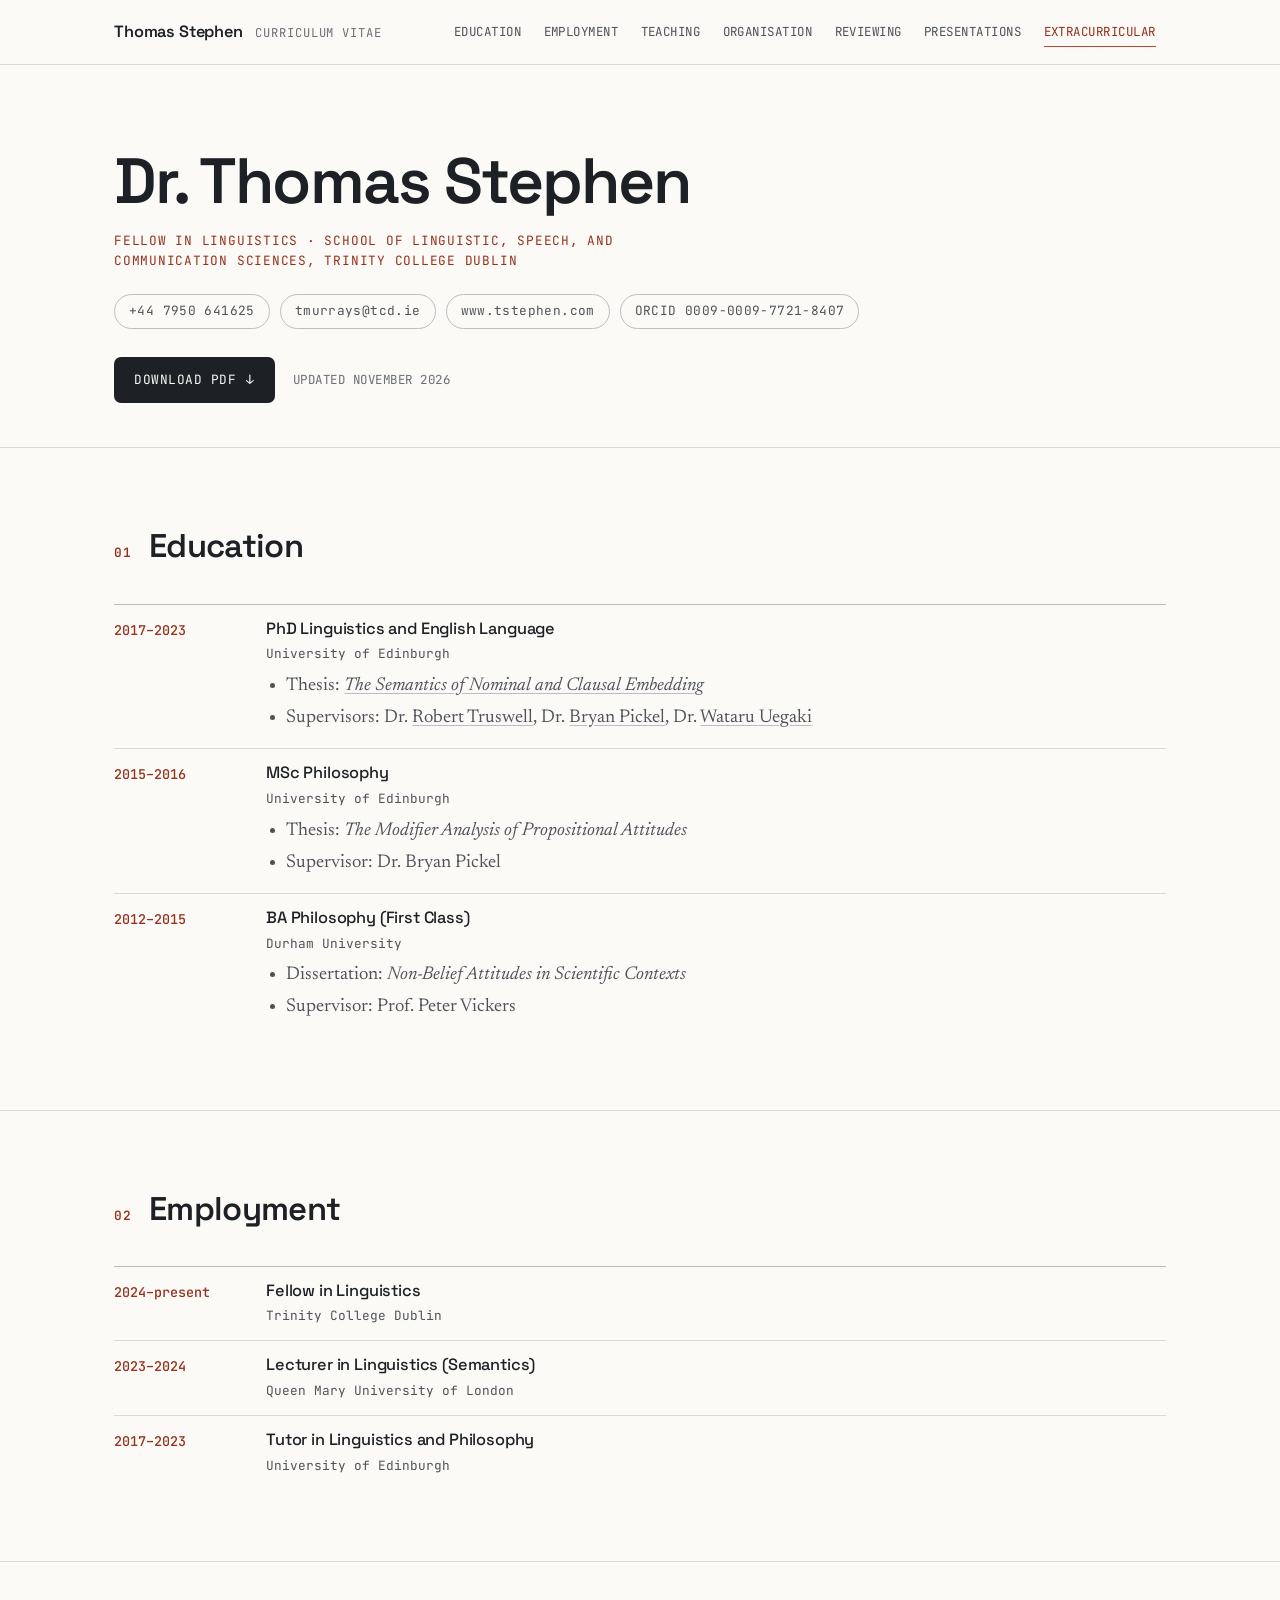
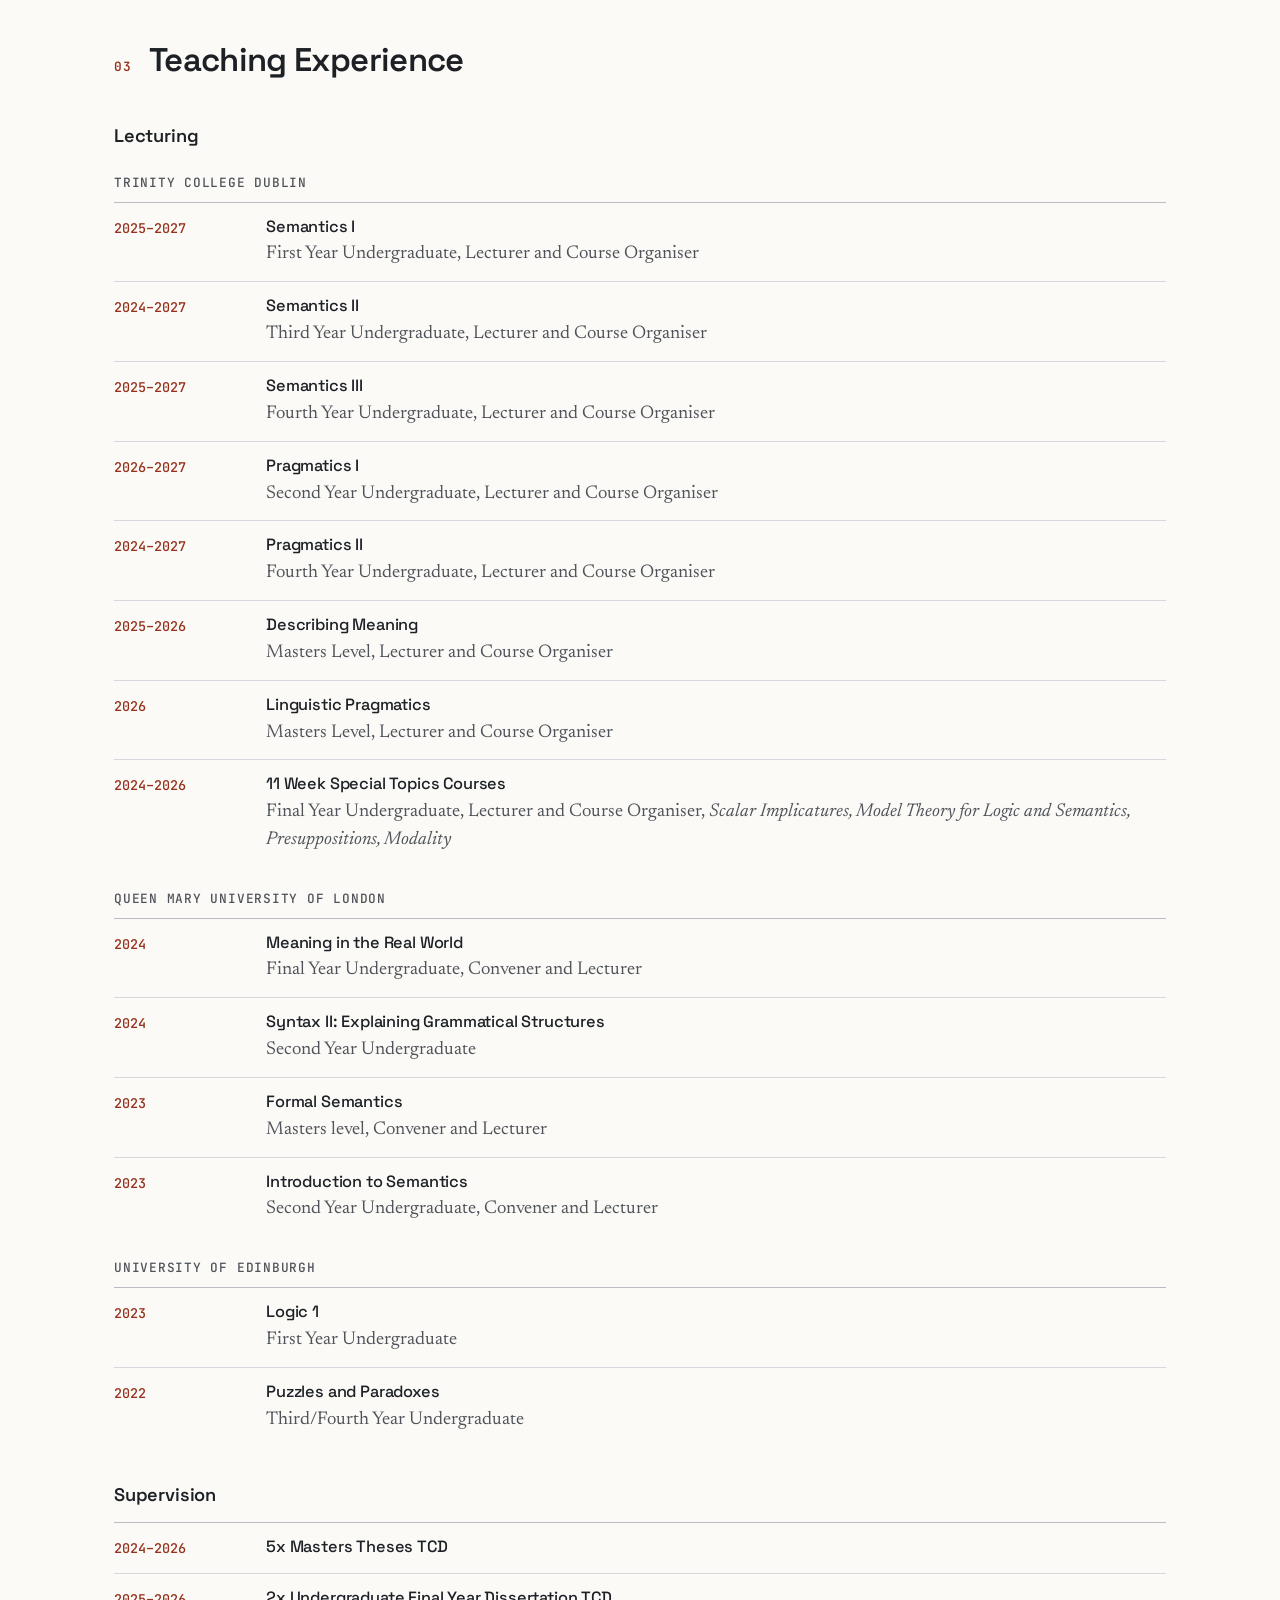
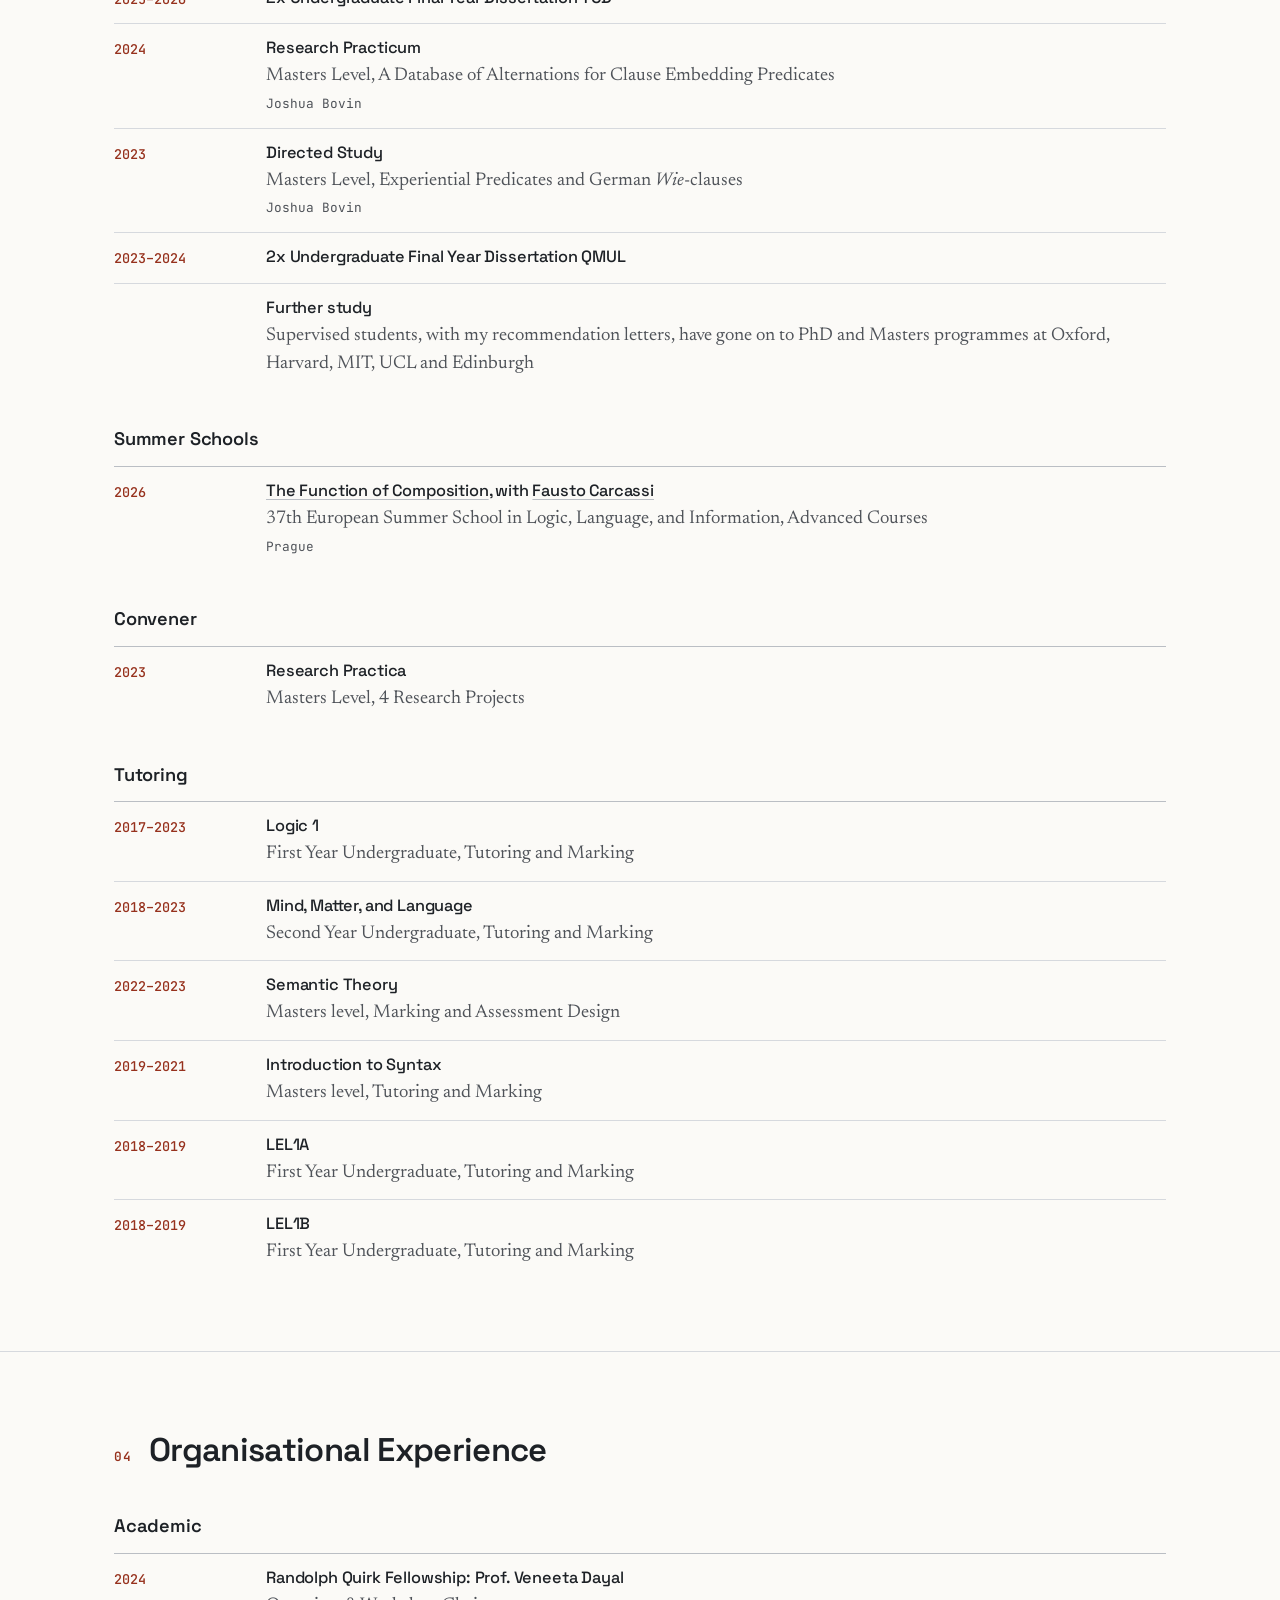
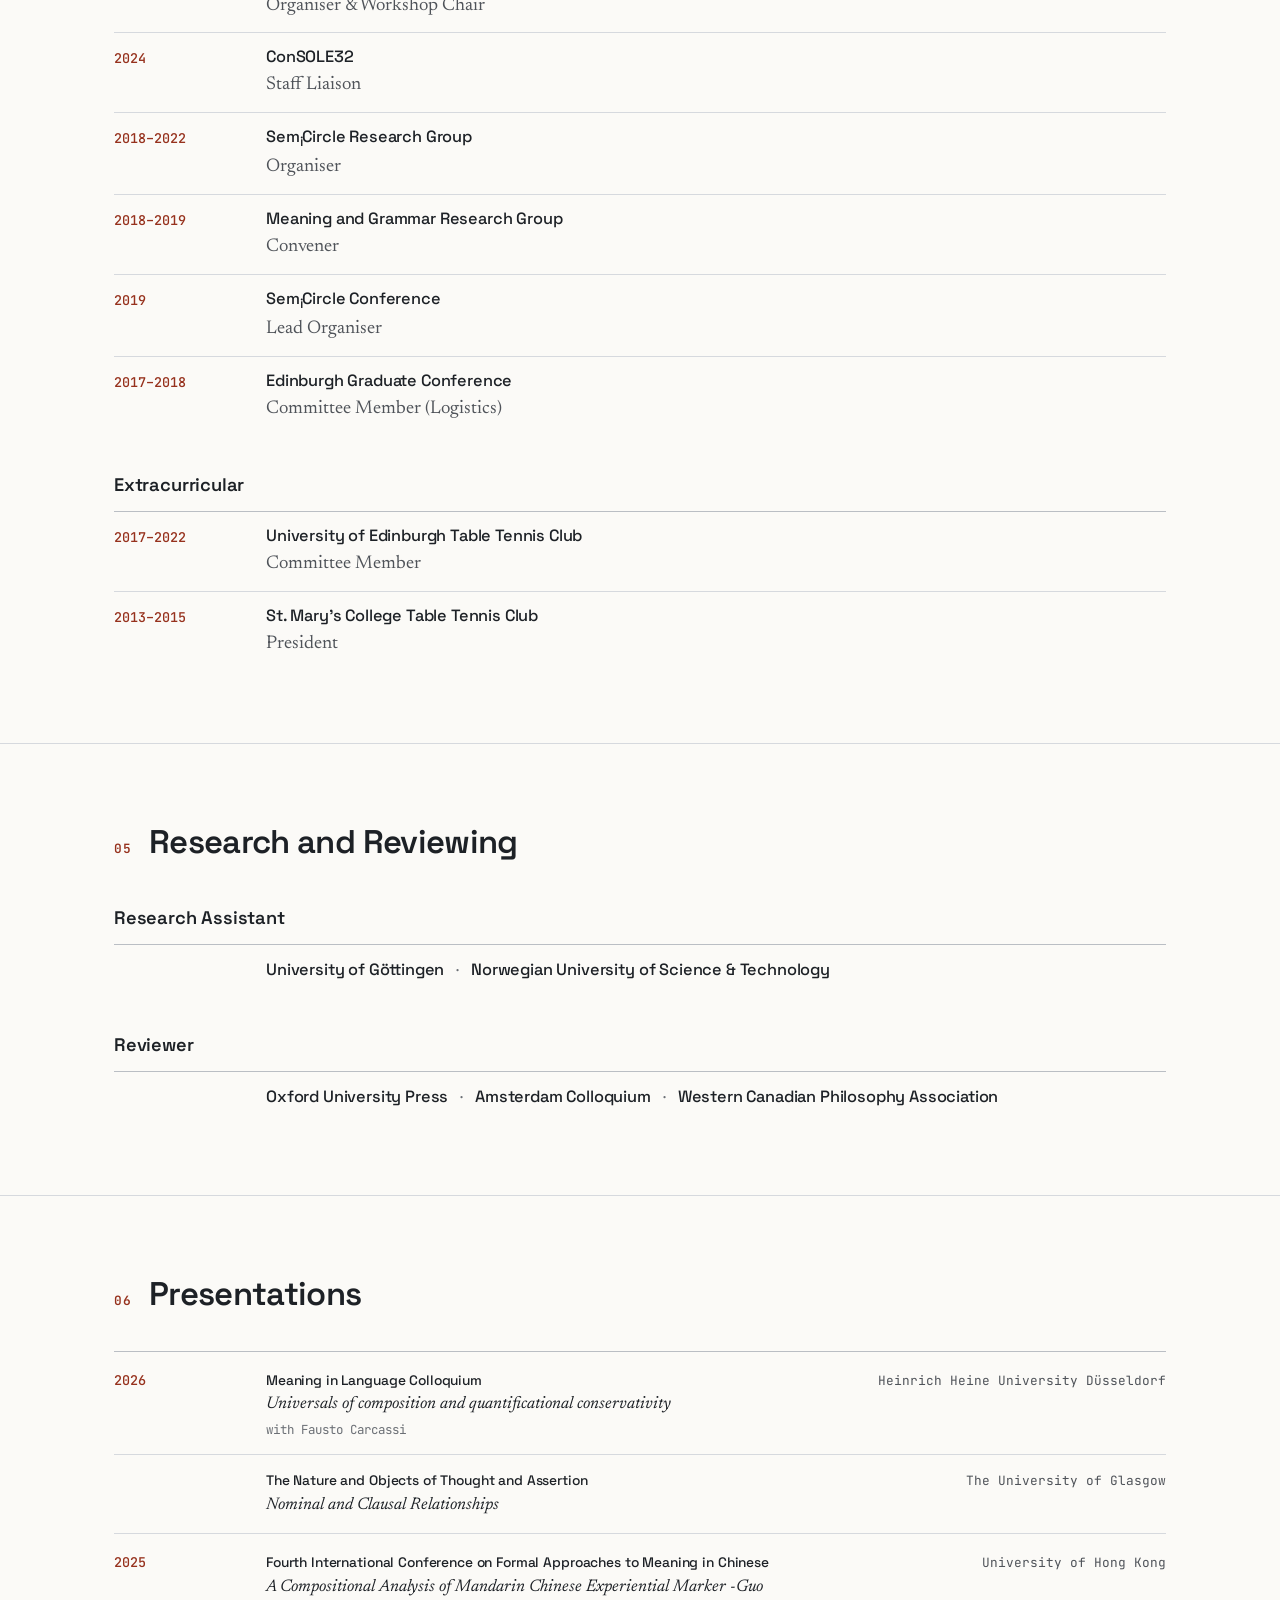
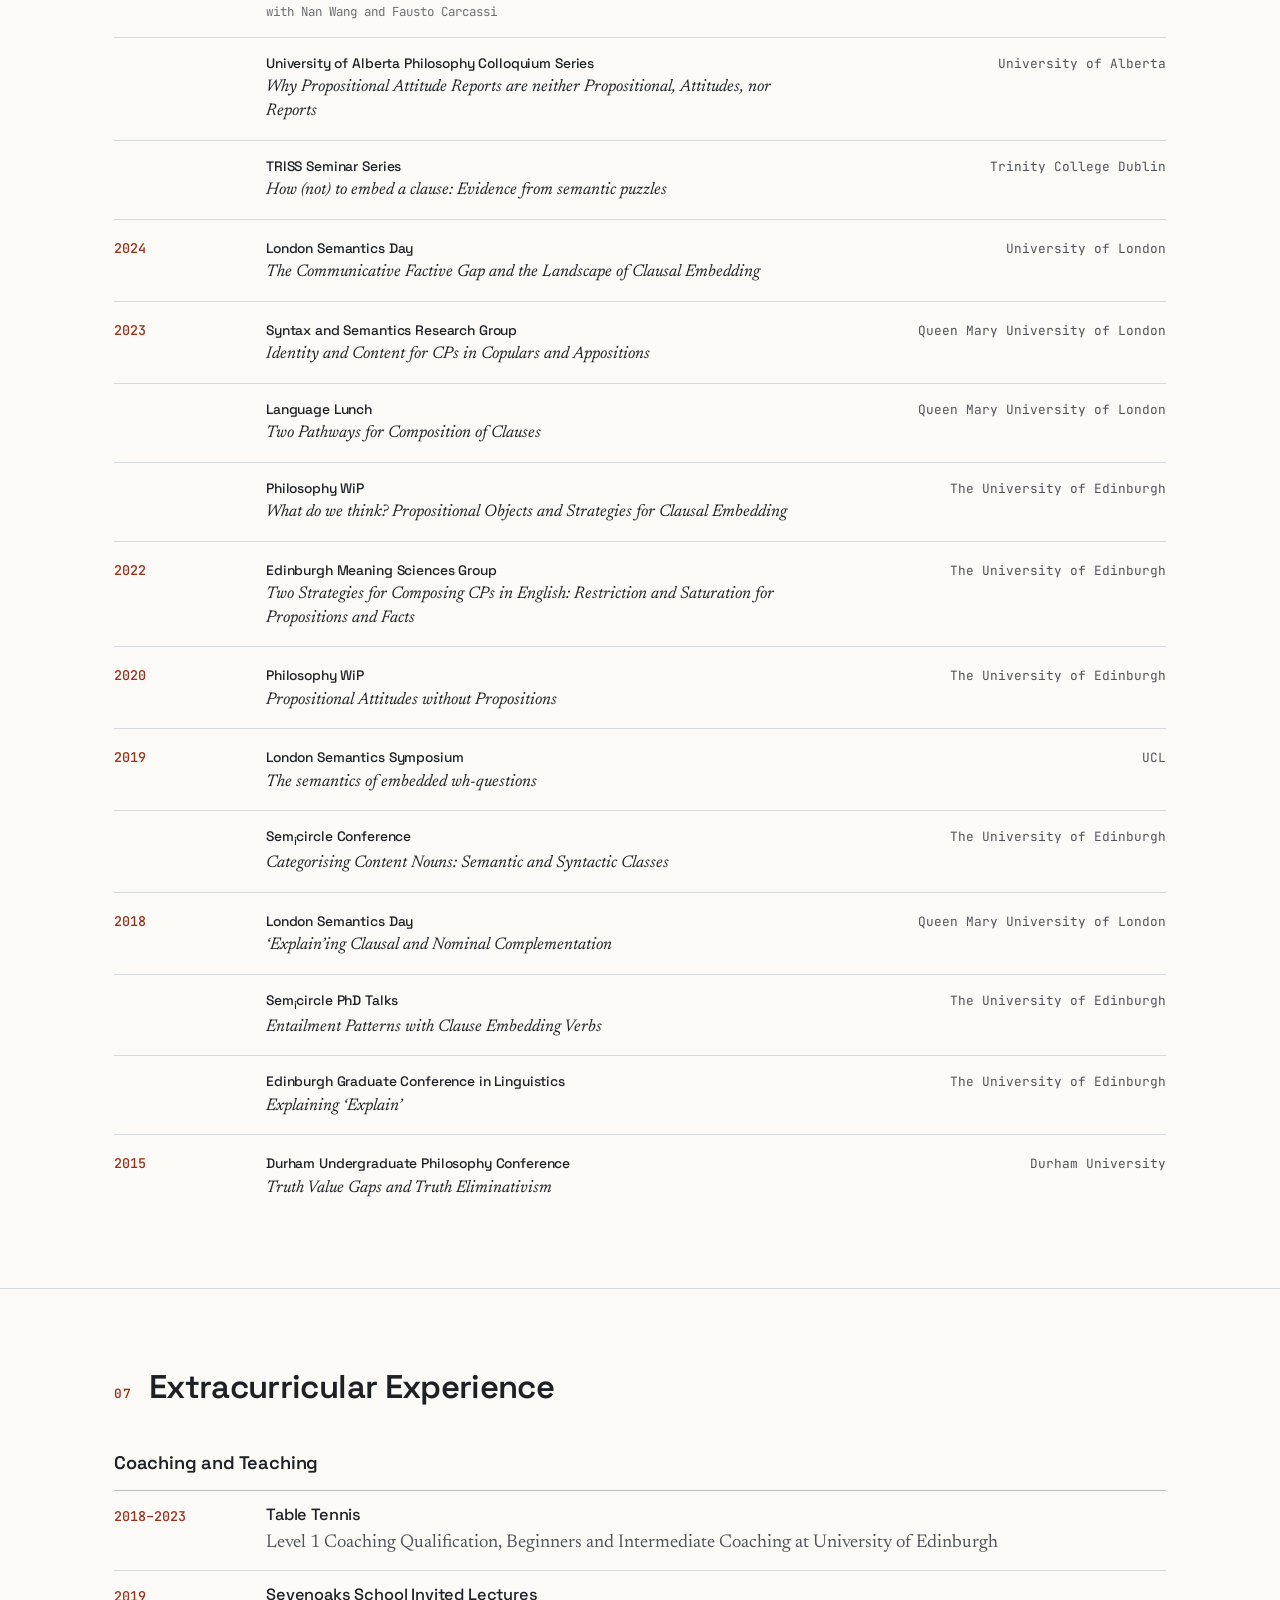
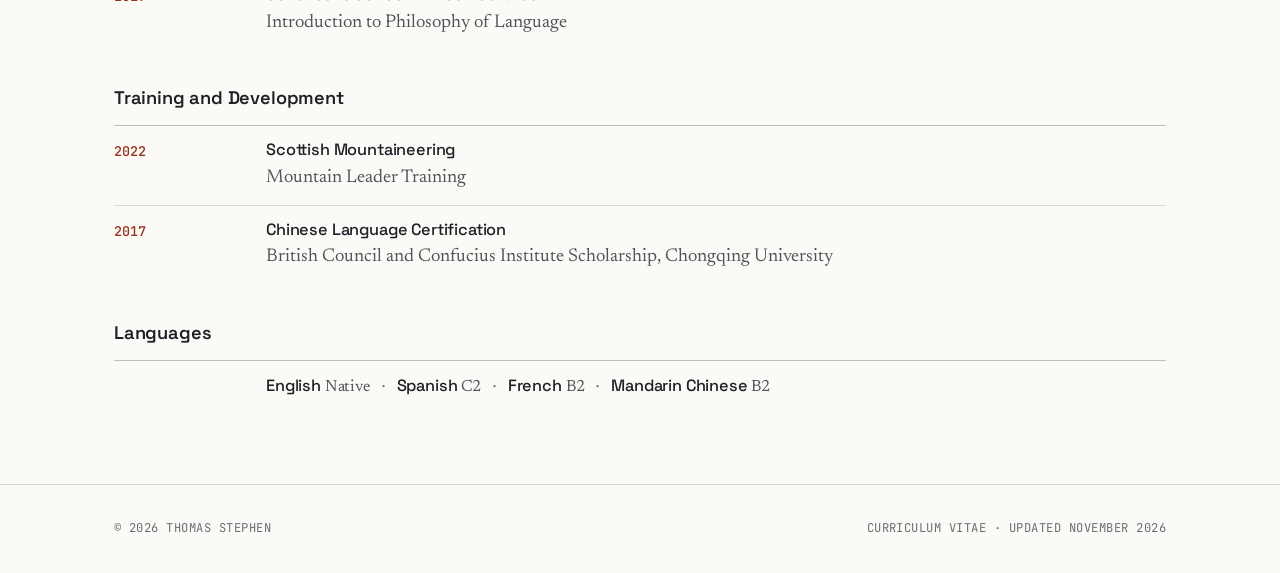
==== commit b84b30a8: "CV: Semantics II and Pragmatics II taught every year since 2024" ====
--- a/cv/index.html
+++ b/cv/index.html
@@ -173,7 +173,7 @@
       <span class="upd">Updated November 2026</span>
     </div>
   </div>
-  <section id="education"><div class="wrap"><div class="sec-head"><span class="sec-num">01</span><h2 class="sec-title">Education</h2></div><div class="rows"><div class="row"><div class="when">2017–2023</div><div class="body"><div class="what">PhD Linguistics and English Language</div><div class="where">University of Edinburgh</div><ul class="notes"><li>Thesis: <a href="../files/TSPhD.pdf"><em>The Semantics of Nominal and Clausal Embedding</em></a></li><li>Supervisors: Dr. <a href="http://robtruswell.com/" target="_blank" rel="noopener">Robert Truswell</a>, Dr. <a href="https://bryanpickel.weebly.com/" target="_blank" rel="noopener">Bryan Pickel</a>, Dr. <a href="https://www.wataruuegaki.com/" target="_blank" rel="noopener">Wataru Uegaki</a></li></ul></div></div><div class="row"><div class="when">2015–2016</div><div class="body"><div class="what">MSc Philosophy</div><div class="where">University of Edinburgh</div><ul class="notes"><li>Thesis: <em>The Modifier Analysis of Propositional Attitudes</em></li><li>Supervisor: Dr. Bryan Pickel</li></ul></div></div><div class="row"><div class="when">2012–2015</div><div class="body"><div class="what">BA Philosophy (First Class)</div><div class="where">Durham University</div><ul class="notes"><li>Dissertation: <em>Non-Belief Attitudes in Scientific Contexts</em></li><li>Supervisor: Prof. Peter Vickers</li></ul></div></div></div></div></section><section id="employment"><div class="wrap"><div class="sec-head"><span class="sec-num">02</span><h2 class="sec-title">Employment</h2></div><div class="rows"><div class="row"><div class="when">2024–present</div><div class="body"><div class="what">Fellow in Linguistics</div><div class="where">Trinity College Dublin</div></div></div><div class="row"><div class="when">2023–2024</div><div class="body"><div class="what">Lecturer in Linguistics (Semantics)</div><div class="where">Queen Mary University of London</div></div></div><div class="row"><div class="when">2017–2023</div><div class="body"><div class="what">Tutor in Linguistics and Philosophy</div><div class="where">University of Edinburgh</div></div></div></div></div></section><section id="teaching"><div class="wrap"><div class="sec-head"><span class="sec-num">03</span><h2 class="sec-title">Teaching Experience</h2></div><div class="group lvl0"><h3>Lecturing</h3><div class="group lvl1"><h4>Trinity College Dublin</h4><div class="rows"><div class="row"><div class="when">2025–2027</div><div class="body"><div class="what">Semantics I</div><div class="detail">First Year Undergraduate, Lecturer and Course Organiser</div></div></div><div class="row"><div class="when">2024–2025, 2026–2027</div><div class="body"><div class="what">Semantics II</div><div class="detail">Third Year Undergraduate, Lecturer and Course Organiser</div></div></div><div class="row"><div class="when">2025–2027</div><div class="body"><div class="what">Semantics III</div><div class="detail">Fourth Year Undergraduate, Lecturer and Course Organiser</div></div></div><div class="row"><div class="when">2026–2027</div><div class="body"><div class="what">Pragmatics I</div><div class="detail">Second Year Undergraduate, Lecturer and Course Organiser</div></div></div><div class="row"><div class="when">2024–2025, 2026–2027</div><div class="body"><div class="what">Pragmatics II</div><div class="detail">Fourth Year Undergraduate, Lecturer and Course Organiser</div></div></div><div class="row"><div class="when">2025–2026</div><div class="body"><div class="what">Describing Meaning</div><div class="detail">Masters Level, Lecturer and Course Organiser</div></div></div><div class="row"><div class="when">2026</div><div class="body"><div class="what">Linguistic Pragmatics</div><div class="detail">Masters Level, Lecturer and Course Organiser</div></div></div><div class="row"><div class="when">2024–2026</div><div class="body"><div class="what">11 Week Special Topics Courses</div><div class="detail">Final Year Undergraduate, Lecturer and Course Organiser, <em>Scalar Implicatures, Model Theory for Logic and Semantics, Presuppositions, Modality</em></div></div></div></div></div><div class="group lvl1"><h4>Queen Mary University of London</h4><div class="rows"><div class="row"><div class="when">2024</div><div class="body"><div class="what">Meaning in the Real World</div><div class="detail">Final Year Undergraduate, Convener and Lecturer</div></div></div><div class="row"><div class="when">2024</div><div class="body"><div class="what">Syntax II: Explaining Grammatical Structures</div><div class="detail">Second Year Undergraduate</div></div></div><div class="row"><div class="when">2023</div><div class="body"><div class="what">Formal Semantics</div><div class="detail">Masters level, Convener and Lecturer</div></div></div><div class="row"><div class="when">2023</div><div class="body"><div class="what">Introduction to Semantics</div><div class="detail">Second Year Undergraduate, Convener and Lecturer</div></div></div></div></div><div class="group lvl1"><h4>University of Edinburgh</h4><div class="rows"><div class="row"><div class="when">2023</div><div class="body"><div class="what">Logic 1</div><div class="detail">First Year Undergraduate</div></div></div><div class="row"><div class="when">2022</div><div class="body"><div class="what">Puzzles and Paradoxes</div><div class="detail">Third/Fourth Year Undergraduate</div></div></div></div></div></div><div class="group lvl0"><h3>Supervision</h3><div class="rows"><div class="row"><div class="when">2024–2026</div><div class="body"><div class="what">5x Masters Theses <em>TCD</em></div></div></div><div class="row"><div class="when">2025–2026</div><div class="body"><div class="what">2x Undergraduate Final Year Dissertation <em>TCD</em></div></div></div><div class="row"><div class="when">2024</div><div class="body"><div class="what">Research Practicum</div><div class="detail">Masters Level, A Database of Alternations for Clause Embedding Predicates</div><div class="where">Joshua Bovin</div></div></div><div class="row"><div class="when">2023</div><div class="body"><div class="what">Directed Study</div><div class="detail">Masters Level, Experiential Predicates and German <em>Wie</em>-clauses</div><div class="where">Joshua Bovin</div></div></div><div class="row"><div class="when">2023–2024</div><div class="body"><div class="what">2x Undergraduate Final Year Dissertation <em>QMUL</em></div></div></div><div class="row"><div class="when"></div><div class="body"><div class="what">Further study</div><div class="detail">Supervised students, with my recommendation letters, have gone on to PhD and Masters programmes at Oxford, Harvard, MIT, UCL and Edinburgh</div></div></div></div></div><div class="group lvl0"><h3>Summer Schools</h3><div class="rows"><div class="row"><div class="when">2026</div><div class="body"><div class="what"><a href="https://2026.esslli.eu/courses-workshops-accepted/course-information.html#C60" target="_blank" rel="noopener">The Function of Composition</a>, with <a href="https://faustocarcassi.com/" target="_blank" rel="noopener">Fausto Carcassi</a></div><div class="detail">37th European Summer School in Logic, Language, and Information, Advanced Courses</div><div class="where">Prague</div></div></div></div></div><div class="group lvl0"><h3>Convener</h3><div class="rows"><div class="row"><div class="when">2023</div><div class="body"><div class="what">Research Practica</div><div class="detail">Masters Level, 4 Research Projects</div></div></div></div></div><div class="group lvl0"><h3>Tutoring</h3><div class="rows"><div class="row"><div class="when">2017–2023</div><div class="body"><div class="what">Logic 1</div><div class="detail">First Year Undergraduate, Tutoring and Marking</div></div></div><div class="row"><div class="when">2018–2023</div><div class="body"><div class="what">Mind, Matter, and Language</div><div class="detail">Second Year Undergraduate, Tutoring and Marking</div></div></div><div class="row"><div class="when">2022–2023</div><div class="body"><div class="what">Semantic Theory</div><div class="detail">Masters level, Marking and Assessment Design</div></div></div><div class="row"><div class="when">2019–2021</div><div class="body"><div class="what">Introduction to Syntax</div><div class="detail">Masters level, Tutoring and Marking</div></div></div><div class="row"><div class="when">2018–2019</div><div class="body"><div class="what">LEL1A</div><div class="detail">First Year Undergraduate, Tutoring and Marking</div></div></div><div class="row"><div class="when">2018–2019</div><div class="body"><div class="what">LEL1B</div><div class="detail">First Year Undergraduate, Tutoring and Marking</div></div></div></div></div></div></section><section id="organisation"><div class="wrap"><div class="sec-head"><span class="sec-num">04</span><h2 class="sec-title">Organisational Experience</h2></div><div class="group lvl0"><h3>Academic</h3><div class="rows"><div class="row"><div class="when">2024</div><div class="body"><div class="what">Randolph Quirk Fellowship: Prof. Veneeta Dayal</div><div class="detail">Organiser &amp; Workshop Chair</div></div></div><div class="row"><div class="when">2024</div><div class="body"><div class="what">ConSOLE32</div><div class="detail">Staff Liaison</div></div></div><div class="row"><div class="when">2018–2022</div><div class="body"><div class="what">Sem<sub>i</sub>Circle Research Group</div><div class="detail">Organiser</div></div></div><div class="row"><div class="when">2018–2019</div><div class="body"><div class="what">Meaning and Grammar Research Group</div><div class="detail">Convener</div></div></div><div class="row"><div class="when">2019</div><div class="body"><div class="what">Sem<sub>i</sub>Circle Conference</div><div class="detail">Lead Organiser</div></div></div><div class="row"><div class="when">2017–2018</div><div class="body"><div class="what">Edinburgh Graduate Conference</div><div class="detail">Committee Member (Logistics)</div></div></div></div></div><div class="group lvl0"><h3>Extracurricular</h3><div class="rows"><div class="row"><div class="when">2017–2022</div><div class="body"><div class="what">University of Edinburgh Table Tennis Club</div><div class="detail">Committee Member</div></div></div><div class="row"><div class="when">2013–2015</div><div class="body"><div class="what">St. Mary's College Table Tennis Club</div><div class="detail">President</div></div></div></div></div></div></section><section id="reviewing"><div class="wrap"><div class="sec-head"><span class="sec-num">05</span><h2 class="sec-title">Research and Reviewing</h2></div><div class="group lvl0"><h3>Research Assistant</h3><div class="rows"><div class="row"><div class="when"></div><div class="body"><ul class="inline-list"><li>University of Göttingen</li><li>Norwegian University of Science &amp; Technology</li></ul></div></div></div></div><div class="group lvl0"><h3>Reviewer</h3><div class="rows"><div class="row"><div class="when"></div><div class="body"><ul class="inline-list"><li>Oxford University Press</li><li>Amsterdam Colloquium</li><li>Western Canadian Philosophy Association</li></ul></div></div></div></div></div></section><section id="presentations"><div class="wrap"><div class="sec-head"><span class="sec-num">06</span><h2 class="sec-title">Presentations</h2></div><div class="talks"><div class="talk"><div class="yr">2026</div><div class="tt"><span class="ev">Meaning in Language Colloquium<span class="at"> · Heinrich Heine University Düsseldorf</span></span><em>Universals of composition and quantificational conservativity</em><span class="co">with Fausto Carcassi</span></div><div class="vn">Heinrich Heine University Düsseldorf</div></div><div class="talk"><div class="yr"></div><div class="tt"><span class="ev">The Nature and Objects of Thought and Assertion<span class="at"> · The University of Glasgow</span></span><em>Nominal and Clausal Relationships</em></div><div class="vn">The University of Glasgow</div></div><div class="talk"><div class="yr">2025</div><div class="tt"><span class="ev">Fourth International Conference on Formal Approaches to Meaning in Chinese<span class="at"> · University of Hong Kong</span></span><em>A Compositional Analysis of Mandarin Chinese Experiential Marker -Guo</em><span class="co">with Nan Wang and Fausto Carcassi</span></div><div class="vn">University of Hong Kong</div></div><div class="talk"><div class="yr"></div><div class="tt"><span class="ev">University of Alberta Philosophy Colloquium Series<span class="at"> · University of Alberta</span></span><em>Why Propositional Attitude Reports are neither Propositional, Attitudes, nor Reports</em></div><div class="vn">University of Alberta</div></div><div class="talk"><div class="yr"></div><div class="tt"><span class="ev">TRISS Seminar Series<span class="at"> · Trinity College Dublin</span></span><em>How (not) to embed a clause: Evidence from semantic puzzles</em></div><div class="vn">Trinity College Dublin</div></div><div class="talk"><div class="yr">2024</div><div class="tt"><span class="ev">London Semantics Day<span class="at"> · University of London</span></span><em>The Communicative Factive Gap and the Landscape of Clausal Embedding</em></div><div class="vn">University of London</div></div><div class="talk"><div class="yr">2023</div><div class="tt"><span class="ev">Syntax and Semantics Research Group<span class="at"> · Queen Mary University of London</span></span><em>Identity and Content for CPs in Copulars and Appositions</em></div><div class="vn">Queen Mary University of London</div></div><div class="talk"><div class="yr"></div><div class="tt"><span class="ev">Language Lunch<span class="at"> · Queen Mary University of London</span></span><em>Two Pathways for Composition of Clauses</em></div><div class="vn">Queen Mary University of London</div></div><div class="talk"><div class="yr"></div><div class="tt"><span class="ev">Philosophy WiP<span class="at"> · The University of Edinburgh</span></span><em>What do we think? Propositional Objects and Strategies for Clausal Embedding</em></div><div class="vn">The University of Edinburgh</div></div><div class="talk"><div class="yr">2022</div><div class="tt"><span class="ev">Edinburgh Meaning Sciences Group<span class="at"> · The University of Edinburgh</span></span><em>Two Strategies for Composing CPs in English: Restriction and Saturation for Propositions and Facts</em></div><div class="vn">The University of Edinburgh</div></div><div class="talk"><div class="yr">2020</div><div class="tt"><span class="ev">Philosophy WiP<span class="at"> · The University of Edinburgh</span></span><em>Propositional Attitudes without Propositions</em></div><div class="vn">The University of Edinburgh</div></div><div class="talk"><div class="yr">2019</div><div class="tt"><span class="ev">London Semantics Symposium<span class="at"> · UCL</span></span><em>The semantics of embedded wh-questions</em></div><div class="vn">UCL</div></div><div class="talk"><div class="yr"></div><div class="tt"><span class="ev">Sem<sub>i</sub>circle Conference<span class="at"> · The University of Edinburgh</span></span><em>Categorising Content Nouns: Semantic and Syntactic Classes</em></div><div class="vn">The University of Edinburgh</div></div><div class="talk"><div class="yr">2018</div><div class="tt"><span class="ev">London Semantics Day<span class="at"> · Queen Mary University of London</span></span><em>‘Explain’ing Clausal and Nominal Complementation</em></div><div class="vn">Queen Mary University of London</div></div><div class="talk"><div class="yr"></div><div class="tt"><span class="ev">Sem<sub>i</sub>circle PhD Talks<span class="at"> · The University of Edinburgh</span></span><em>Entailment Patterns with Clause Embedding Verbs</em></div><div class="vn">The University of Edinburgh</div></div><div class="talk"><div class="yr"></div><div class="tt"><span class="ev">Edinburgh Graduate Conference in Linguistics<span class="at"> · The University of Edinburgh</span></span><em>Explaining ‘Explain’</em></div><div class="vn">The University of Edinburgh</div></div><div class="talk"><div class="yr">2015</div><div class="tt"><span class="ev">Durham Undergraduate Philosophy Conference<span class="at"> · Durham University</span></span><em>Truth Value Gaps and Truth Eliminativism</em></div><div class="vn">Durham University</div></div></div></div></section><section id="extracurricular"><div class="wrap"><div class="sec-head"><span class="sec-num">07</span><h2 class="sec-title">Extracurricular Experience</h2></div><div class="group lvl0"><h3>Coaching and Teaching</h3><div class="rows"><div class="row"><div class="when">2018–2023</div><div class="body"><div class="what">Table Tennis</div><div class="detail">Level 1 Coaching Qualification, Beginners and Intermediate Coaching at University of Edinburgh</div></div></div><div class="row"><div class="when">2019</div><div class="body"><div class="what">Sevenoaks School Invited Lectures</div><div class="detail">Introduction to Philosophy of Language</div></div></div></div></div><div class="group lvl0"><h3>Training and Development</h3><div class="rows"><div class="row"><div class="when">2022</div><div class="body"><div class="what">Scottish Mountaineering</div><div class="detail">Mountain Leader Training</div></div></div><div class="row"><div class="when">2017</div><div class="body"><div class="what">Chinese Language Certification</div><div class="detail">British Council and Confucius Institute Scholarship, Chongqing University</div></div></div></div></div><div class="group lvl0"><h3>Languages</h3><div class="rows"><div class="row"><div class="when"></div><div class="body"><ul class="inline-list"><li>English <span class="detail">Native</span></li><li>Spanish <span class="detail">C2</span></li><li>French <span class="detail">B2</span></li><li>Mandarin Chinese <span class="detail">B2</span></li></ul></div></div></div></div></div></section>
+  <section id="education"><div class="wrap"><div class="sec-head"><span class="sec-num">01</span><h2 class="sec-title">Education</h2></div><div class="rows"><div class="row"><div class="when">2017–2023</div><div class="body"><div class="what">PhD Linguistics and English Language</div><div class="where">University of Edinburgh</div><ul class="notes"><li>Thesis: <a href="../files/TSPhD.pdf"><em>The Semantics of Nominal and Clausal Embedding</em></a></li><li>Supervisors: Dr. <a href="http://robtruswell.com/" target="_blank" rel="noopener">Robert Truswell</a>, Dr. <a href="https://bryanpickel.weebly.com/" target="_blank" rel="noopener">Bryan Pickel</a>, Dr. <a href="https://www.wataruuegaki.com/" target="_blank" rel="noopener">Wataru Uegaki</a></li></ul></div></div><div class="row"><div class="when">2015–2016</div><div class="body"><div class="what">MSc Philosophy</div><div class="where">University of Edinburgh</div><ul class="notes"><li>Thesis: <em>The Modifier Analysis of Propositional Attitudes</em></li><li>Supervisor: Dr. Bryan Pickel</li></ul></div></div><div class="row"><div class="when">2012–2015</div><div class="body"><div class="what">BA Philosophy (First Class)</div><div class="where">Durham University</div><ul class="notes"><li>Dissertation: <em>Non-Belief Attitudes in Scientific Contexts</em></li><li>Supervisor: Prof. Peter Vickers</li></ul></div></div></div></div></section><section id="employment"><div class="wrap"><div class="sec-head"><span class="sec-num">02</span><h2 class="sec-title">Employment</h2></div><div class="rows"><div class="row"><div class="when">2024–present</div><div class="body"><div class="what">Fellow in Linguistics</div><div class="where">Trinity College Dublin</div></div></div><div class="row"><div class="when">2023–2024</div><div class="body"><div class="what">Lecturer in Linguistics (Semantics)</div><div class="where">Queen Mary University of London</div></div></div><div class="row"><div class="when">2017–2023</div><div class="body"><div class="what">Tutor in Linguistics and Philosophy</div><div class="where">University of Edinburgh</div></div></div></div></div></section><section id="teaching"><div class="wrap"><div class="sec-head"><span class="sec-num">03</span><h2 class="sec-title">Teaching Experience</h2></div><div class="group lvl0"><h3>Lecturing</h3><div class="group lvl1"><h4>Trinity College Dublin</h4><div class="rows"><div class="row"><div class="when">2025–2027</div><div class="body"><div class="what">Semantics I</div><div class="detail">First Year Undergraduate, Lecturer and Course Organiser</div></div></div><div class="row"><div class="when">2024–2027</div><div class="body"><div class="what">Semantics II</div><div class="detail">Third Year Undergraduate, Lecturer and Course Organiser</div></div></div><div class="row"><div class="when">2025–2027</div><div class="body"><div class="what">Semantics III</div><div class="detail">Fourth Year Undergraduate, Lecturer and Course Organiser</div></div></div><div class="row"><div class="when">2026–2027</div><div class="body"><div class="what">Pragmatics I</div><div class="detail">Second Year Undergraduate, Lecturer and Course Organiser</div></div></div><div class="row"><div class="when">2024–2027</div><div class="body"><div class="what">Pragmatics II</div><div class="detail">Fourth Year Undergraduate, Lecturer and Course Organiser</div></div></div><div class="row"><div class="when">2025–2026</div><div class="body"><div class="what">Describing Meaning</div><div class="detail">Masters Level, Lecturer and Course Organiser</div></div></div><div class="row"><div class="when">2026</div><div class="body"><div class="what">Linguistic Pragmatics</div><div class="detail">Masters Level, Lecturer and Course Organiser</div></div></div><div class="row"><div class="when">2024–2026</div><div class="body"><div class="what">11 Week Special Topics Courses</div><div class="detail">Final Year Undergraduate, Lecturer and Course Organiser, <em>Scalar Implicatures, Model Theory for Logic and Semantics, Presuppositions, Modality</em></div></div></div></div></div><div class="group lvl1"><h4>Queen Mary University of London</h4><div class="rows"><div class="row"><div class="when">2024</div><div class="body"><div class="what">Meaning in the Real World</div><div class="detail">Final Year Undergraduate, Convener and Lecturer</div></div></div><div class="row"><div class="when">2024</div><div class="body"><div class="what">Syntax II: Explaining Grammatical Structures</div><div class="detail">Second Year Undergraduate</div></div></div><div class="row"><div class="when">2023</div><div class="body"><div class="what">Formal Semantics</div><div class="detail">Masters level, Convener and Lecturer</div></div></div><div class="row"><div class="when">2023</div><div class="body"><div class="what">Introduction to Semantics</div><div class="detail">Second Year Undergraduate, Convener and Lecturer</div></div></div></div></div><div class="group lvl1"><h4>University of Edinburgh</h4><div class="rows"><div class="row"><div class="when">2023</div><div class="body"><div class="what">Logic 1</div><div class="detail">First Year Undergraduate</div></div></div><div class="row"><div class="when">2022</div><div class="body"><div class="what">Puzzles and Paradoxes</div><div class="detail">Third/Fourth Year Undergraduate</div></div></div></div></div></div><div class="group lvl0"><h3>Supervision</h3><div class="rows"><div class="row"><div class="when">2024–2026</div><div class="body"><div class="what">5x Masters Theses <em>TCD</em></div></div></div><div class="row"><div class="when">2025–2026</div><div class="body"><div class="what">2x Undergraduate Final Year Dissertation <em>TCD</em></div></div></div><div class="row"><div class="when">2024</div><div class="body"><div class="what">Research Practicum</div><div class="detail">Masters Level, A Database of Alternations for Clause Embedding Predicates</div><div class="where">Joshua Bovin</div></div></div><div class="row"><div class="when">2023</div><div class="body"><div class="what">Directed Study</div><div class="detail">Masters Level, Experiential Predicates and German <em>Wie</em>-clauses</div><div class="where">Joshua Bovin</div></div></div><div class="row"><div class="when">2023–2024</div><div class="body"><div class="what">2x Undergraduate Final Year Dissertation <em>QMUL</em></div></div></div><div class="row"><div class="when"></div><div class="body"><div class="what">Further study</div><div class="detail">Supervised students, with my recommendation letters, have gone on to PhD and Masters programmes at Oxford, Harvard, MIT, UCL and Edinburgh</div></div></div></div></div><div class="group lvl0"><h3>Summer Schools</h3><div class="rows"><div class="row"><div class="when">2026</div><div class="body"><div class="what"><a href="https://2026.esslli.eu/courses-workshops-accepted/course-information.html#C60" target="_blank" rel="noopener">The Function of Composition</a>, with <a href="https://faustocarcassi.com/" target="_blank" rel="noopener">Fausto Carcassi</a></div><div class="detail">37th European Summer School in Logic, Language, and Information, Advanced Courses</div><div class="where">Prague</div></div></div></div></div><div class="group lvl0"><h3>Convener</h3><div class="rows"><div class="row"><div class="when">2023</div><div class="body"><div class="what">Research Practica</div><div class="detail">Masters Level, 4 Research Projects</div></div></div></div></div><div class="group lvl0"><h3>Tutoring</h3><div class="rows"><div class="row"><div class="when">2017–2023</div><div class="body"><div class="what">Logic 1</div><div class="detail">First Year Undergraduate, Tutoring and Marking</div></div></div><div class="row"><div class="when">2018–2023</div><div class="body"><div class="what">Mind, Matter, and Language</div><div class="detail">Second Year Undergraduate, Tutoring and Marking</div></div></div><div class="row"><div class="when">2022–2023</div><div class="body"><div class="what">Semantic Theory</div><div class="detail">Masters level, Marking and Assessment Design</div></div></div><div class="row"><div class="when">2019–2021</div><div class="body"><div class="what">Introduction to Syntax</div><div class="detail">Masters level, Tutoring and Marking</div></div></div><div class="row"><div class="when">2018–2019</div><div class="body"><div class="what">LEL1A</div><div class="detail">First Year Undergraduate, Tutoring and Marking</div></div></div><div class="row"><div class="when">2018–2019</div><div class="body"><div class="what">LEL1B</div><div class="detail">First Year Undergraduate, Tutoring and Marking</div></div></div></div></div></div></section><section id="organisation"><div class="wrap"><div class="sec-head"><span class="sec-num">04</span><h2 class="sec-title">Organisational Experience</h2></div><div class="group lvl0"><h3>Academic</h3><div class="rows"><div class="row"><div class="when">2024</div><div class="body"><div class="what">Randolph Quirk Fellowship: Prof. Veneeta Dayal</div><div class="detail">Organiser &amp; Workshop Chair</div></div></div><div class="row"><div class="when">2024</div><div class="body"><div class="what">ConSOLE32</div><div class="detail">Staff Liaison</div></div></div><div class="row"><div class="when">2018–2022</div><div class="body"><div class="what">Sem<sub>i</sub>Circle Research Group</div><div class="detail">Organiser</div></div></div><div class="row"><div class="when">2018–2019</div><div class="body"><div class="what">Meaning and Grammar Research Group</div><div class="detail">Convener</div></div></div><div class="row"><div class="when">2019</div><div class="body"><div class="what">Sem<sub>i</sub>Circle Conference</div><div class="detail">Lead Organiser</div></div></div><div class="row"><div class="when">2017–2018</div><div class="body"><div class="what">Edinburgh Graduate Conference</div><div class="detail">Committee Member (Logistics)</div></div></div></div></div><div class="group lvl0"><h3>Extracurricular</h3><div class="rows"><div class="row"><div class="when">2017–2022</div><div class="body"><div class="what">University of Edinburgh Table Tennis Club</div><div class="detail">Committee Member</div></div></div><div class="row"><div class="when">2013–2015</div><div class="body"><div class="what">St. Mary's College Table Tennis Club</div><div class="detail">President</div></div></div></div></div></div></section><section id="reviewing"><div class="wrap"><div class="sec-head"><span class="sec-num">05</span><h2 class="sec-title">Research and Reviewing</h2></div><div class="group lvl0"><h3>Research Assistant</h3><div class="rows"><div class="row"><div class="when"></div><div class="body"><ul class="inline-list"><li>University of Göttingen</li><li>Norwegian University of Science &amp; Technology</li></ul></div></div></div></div><div class="group lvl0"><h3>Reviewer</h3><div class="rows"><div class="row"><div class="when"></div><div class="body"><ul class="inline-list"><li>Oxford University Press</li><li>Amsterdam Colloquium</li><li>Western Canadian Philosophy Association</li></ul></div></div></div></div></div></section><section id="presentations"><div class="wrap"><div class="sec-head"><span class="sec-num">06</span><h2 class="sec-title">Presentations</h2></div><div class="talks"><div class="talk"><div class="yr">2026</div><div class="tt"><span class="ev">Meaning in Language Colloquium<span class="at"> · Heinrich Heine University Düsseldorf</span></span><em>Universals of composition and quantificational conservativity</em><span class="co">with Fausto Carcassi</span></div><div class="vn">Heinrich Heine University Düsseldorf</div></div><div class="talk"><div class="yr"></div><div class="tt"><span class="ev">The Nature and Objects of Thought and Assertion<span class="at"> · The University of Glasgow</span></span><em>Nominal and Clausal Relationships</em></div><div class="vn">The University of Glasgow</div></div><div class="talk"><div class="yr">2025</div><div class="tt"><span class="ev">Fourth International Conference on Formal Approaches to Meaning in Chinese<span class="at"> · University of Hong Kong</span></span><em>A Compositional Analysis of Mandarin Chinese Experiential Marker -Guo</em><span class="co">with Nan Wang and Fausto Carcassi</span></div><div class="vn">University of Hong Kong</div></div><div class="talk"><div class="yr"></div><div class="tt"><span class="ev">University of Alberta Philosophy Colloquium Series<span class="at"> · University of Alberta</span></span><em>Why Propositional Attitude Reports are neither Propositional, Attitudes, nor Reports</em></div><div class="vn">University of Alberta</div></div><div class="talk"><div class="yr"></div><div class="tt"><span class="ev">TRISS Seminar Series<span class="at"> · Trinity College Dublin</span></span><em>How (not) to embed a clause: Evidence from semantic puzzles</em></div><div class="vn">Trinity College Dublin</div></div><div class="talk"><div class="yr">2024</div><div class="tt"><span class="ev">London Semantics Day<span class="at"> · University of London</span></span><em>The Communicative Factive Gap and the Landscape of Clausal Embedding</em></div><div class="vn">University of London</div></div><div class="talk"><div class="yr">2023</div><div class="tt"><span class="ev">Syntax and Semantics Research Group<span class="at"> · Queen Mary University of London</span></span><em>Identity and Content for CPs in Copulars and Appositions</em></div><div class="vn">Queen Mary University of London</div></div><div class="talk"><div class="yr"></div><div class="tt"><span class="ev">Language Lunch<span class="at"> · Queen Mary University of London</span></span><em>Two Pathways for Composition of Clauses</em></div><div class="vn">Queen Mary University of London</div></div><div class="talk"><div class="yr"></div><div class="tt"><span class="ev">Philosophy WiP<span class="at"> · The University of Edinburgh</span></span><em>What do we think? Propositional Objects and Strategies for Clausal Embedding</em></div><div class="vn">The University of Edinburgh</div></div><div class="talk"><div class="yr">2022</div><div class="tt"><span class="ev">Edinburgh Meaning Sciences Group<span class="at"> · The University of Edinburgh</span></span><em>Two Strategies for Composing CPs in English: Restriction and Saturation for Propositions and Facts</em></div><div class="vn">The University of Edinburgh</div></div><div class="talk"><div class="yr">2020</div><div class="tt"><span class="ev">Philosophy WiP<span class="at"> · The University of Edinburgh</span></span><em>Propositional Attitudes without Propositions</em></div><div class="vn">The University of Edinburgh</div></div><div class="talk"><div class="yr">2019</div><div class="tt"><span class="ev">London Semantics Symposium<span class="at"> · UCL</span></span><em>The semantics of embedded wh-questions</em></div><div class="vn">UCL</div></div><div class="talk"><div class="yr"></div><div class="tt"><span class="ev">Sem<sub>i</sub>circle Conference<span class="at"> · The University of Edinburgh</span></span><em>Categorising Content Nouns: Semantic and Syntactic Classes</em></div><div class="vn">The University of Edinburgh</div></div><div class="talk"><div class="yr">2018</div><div class="tt"><span class="ev">London Semantics Day<span class="at"> · Queen Mary University of London</span></span><em>‘Explain’ing Clausal and Nominal Complementation</em></div><div class="vn">Queen Mary University of London</div></div><div class="talk"><div class="yr"></div><div class="tt"><span class="ev">Sem<sub>i</sub>circle PhD Talks<span class="at"> · The University of Edinburgh</span></span><em>Entailment Patterns with Clause Embedding Verbs</em></div><div class="vn">The University of Edinburgh</div></div><div class="talk"><div class="yr"></div><div class="tt"><span class="ev">Edinburgh Graduate Conference in Linguistics<span class="at"> · The University of Edinburgh</span></span><em>Explaining ‘Explain’</em></div><div class="vn">The University of Edinburgh</div></div><div class="talk"><div class="yr">2015</div><div class="tt"><span class="ev">Durham Undergraduate Philosophy Conference<span class="at"> · Durham University</span></span><em>Truth Value Gaps and Truth Eliminativism</em></div><div class="vn">Durham University</div></div></div></div></section><section id="extracurricular"><div class="wrap"><div class="sec-head"><span class="sec-num">07</span><h2 class="sec-title">Extracurricular Experience</h2></div><div class="group lvl0"><h3>Coaching and Teaching</h3><div class="rows"><div class="row"><div class="when">2018–2023</div><div class="body"><div class="what">Table Tennis</div><div class="detail">Level 1 Coaching Qualification, Beginners and Intermediate Coaching at University of Edinburgh</div></div></div><div class="row"><div class="when">2019</div><div class="body"><div class="what">Sevenoaks School Invited Lectures</div><div class="detail">Introduction to Philosophy of Language</div></div></div></div></div><div class="group lvl0"><h3>Training and Development</h3><div class="rows"><div class="row"><div class="when">2022</div><div class="body"><div class="what">Scottish Mountaineering</div><div class="detail">Mountain Leader Training</div></div></div><div class="row"><div class="when">2017</div><div class="body"><div class="what">Chinese Language Certification</div><div class="detail">British Council and Confucius Institute Scholarship, Chongqing University</div></div></div></div></div><div class="group lvl0"><h3>Languages</h3><div class="rows"><div class="row"><div class="when"></div><div class="body"><ul class="inline-list"><li>English <span class="detail">Native</span></li><li>Spanish <span class="detail">C2</span></li><li>French <span class="detail">B2</span></li><li>Mandarin Chinese <span class="detail">B2</span></li></ul></div></div></div></div></div></section>
 </main>
 <footer>
   <div class="wrap foot">
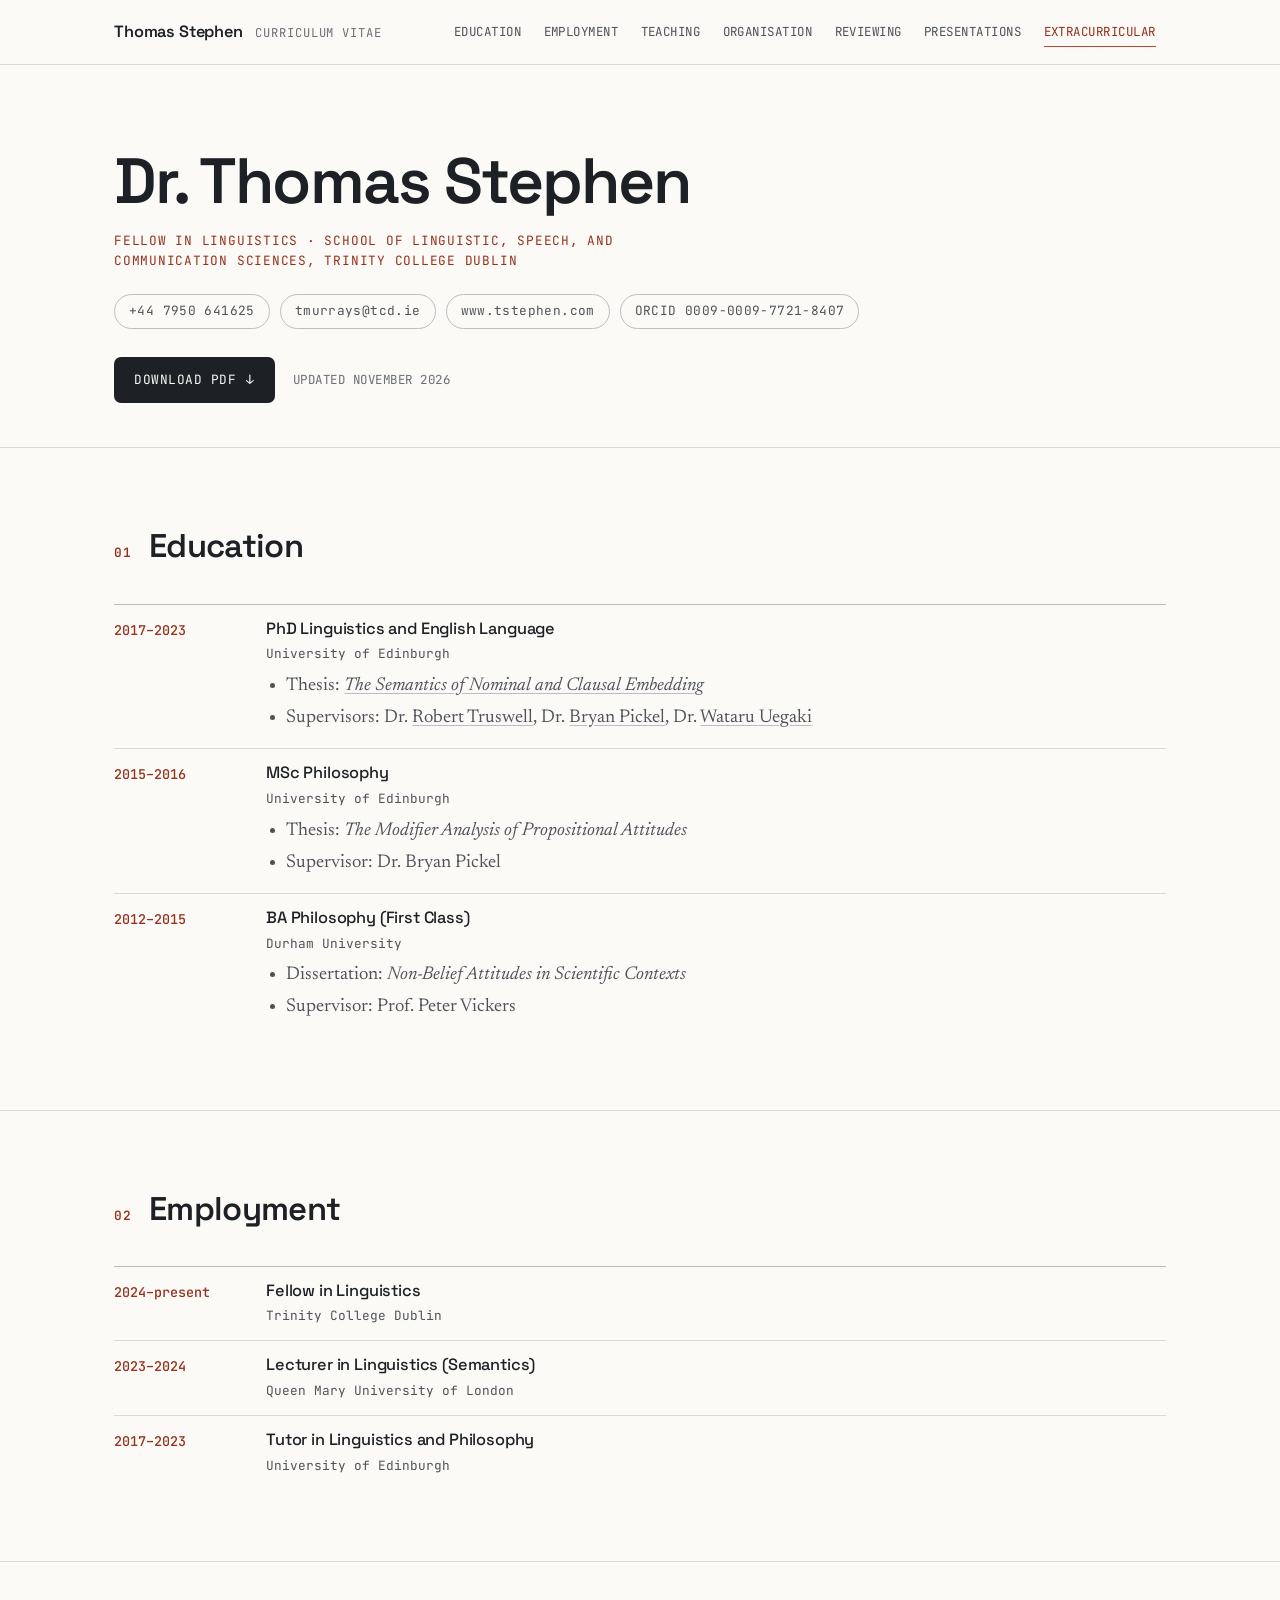
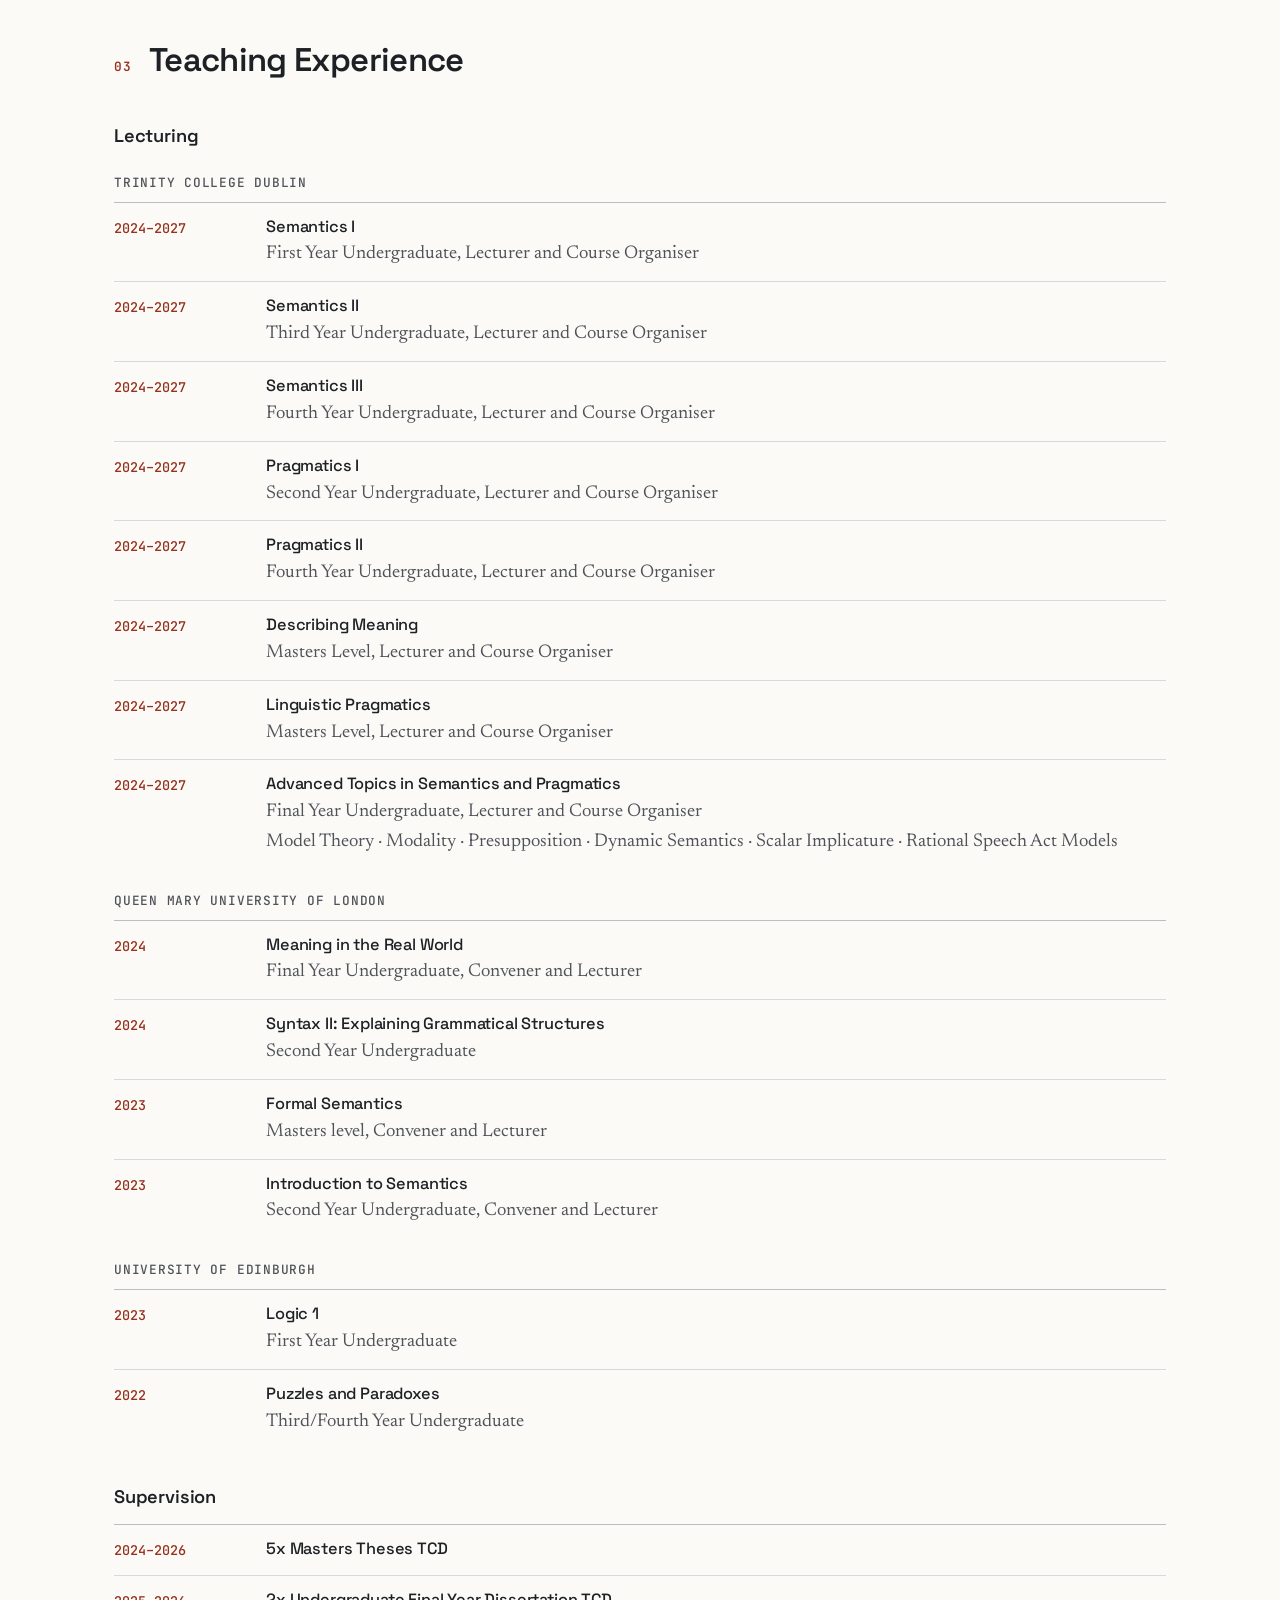
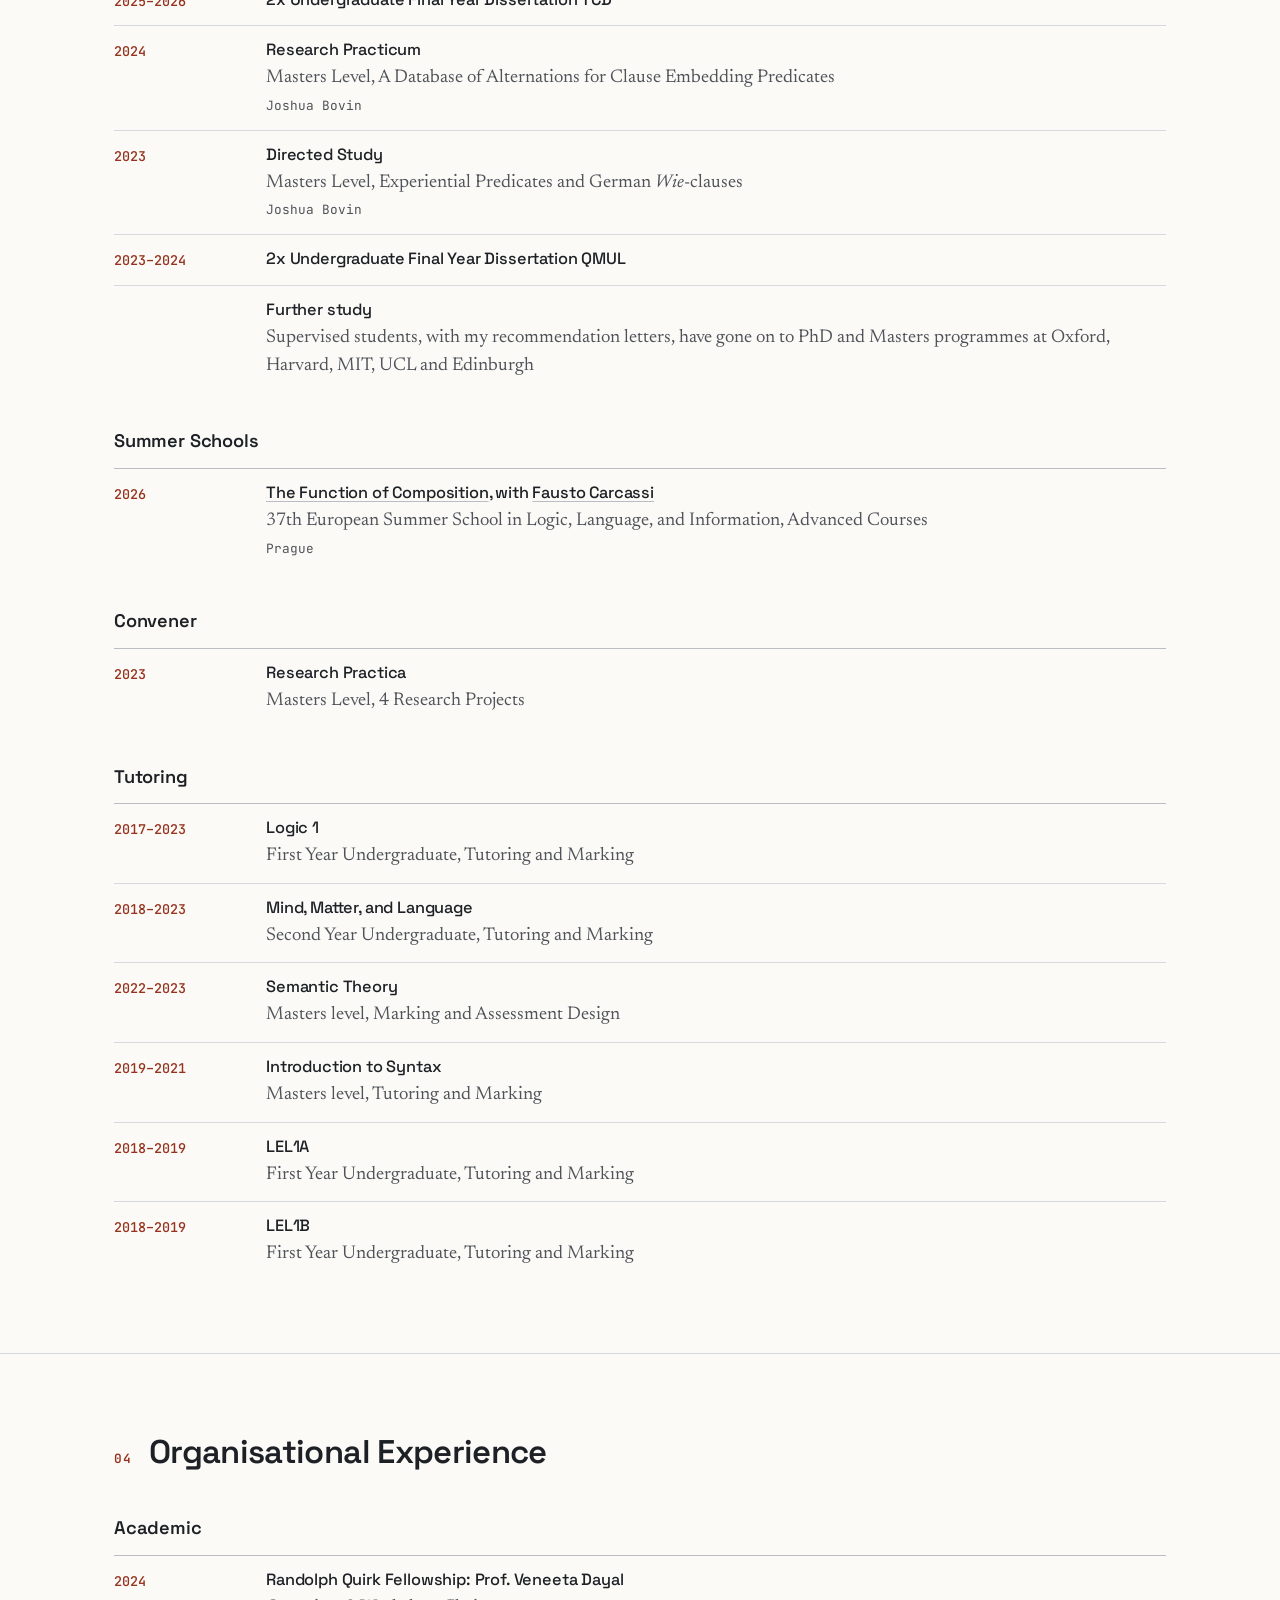
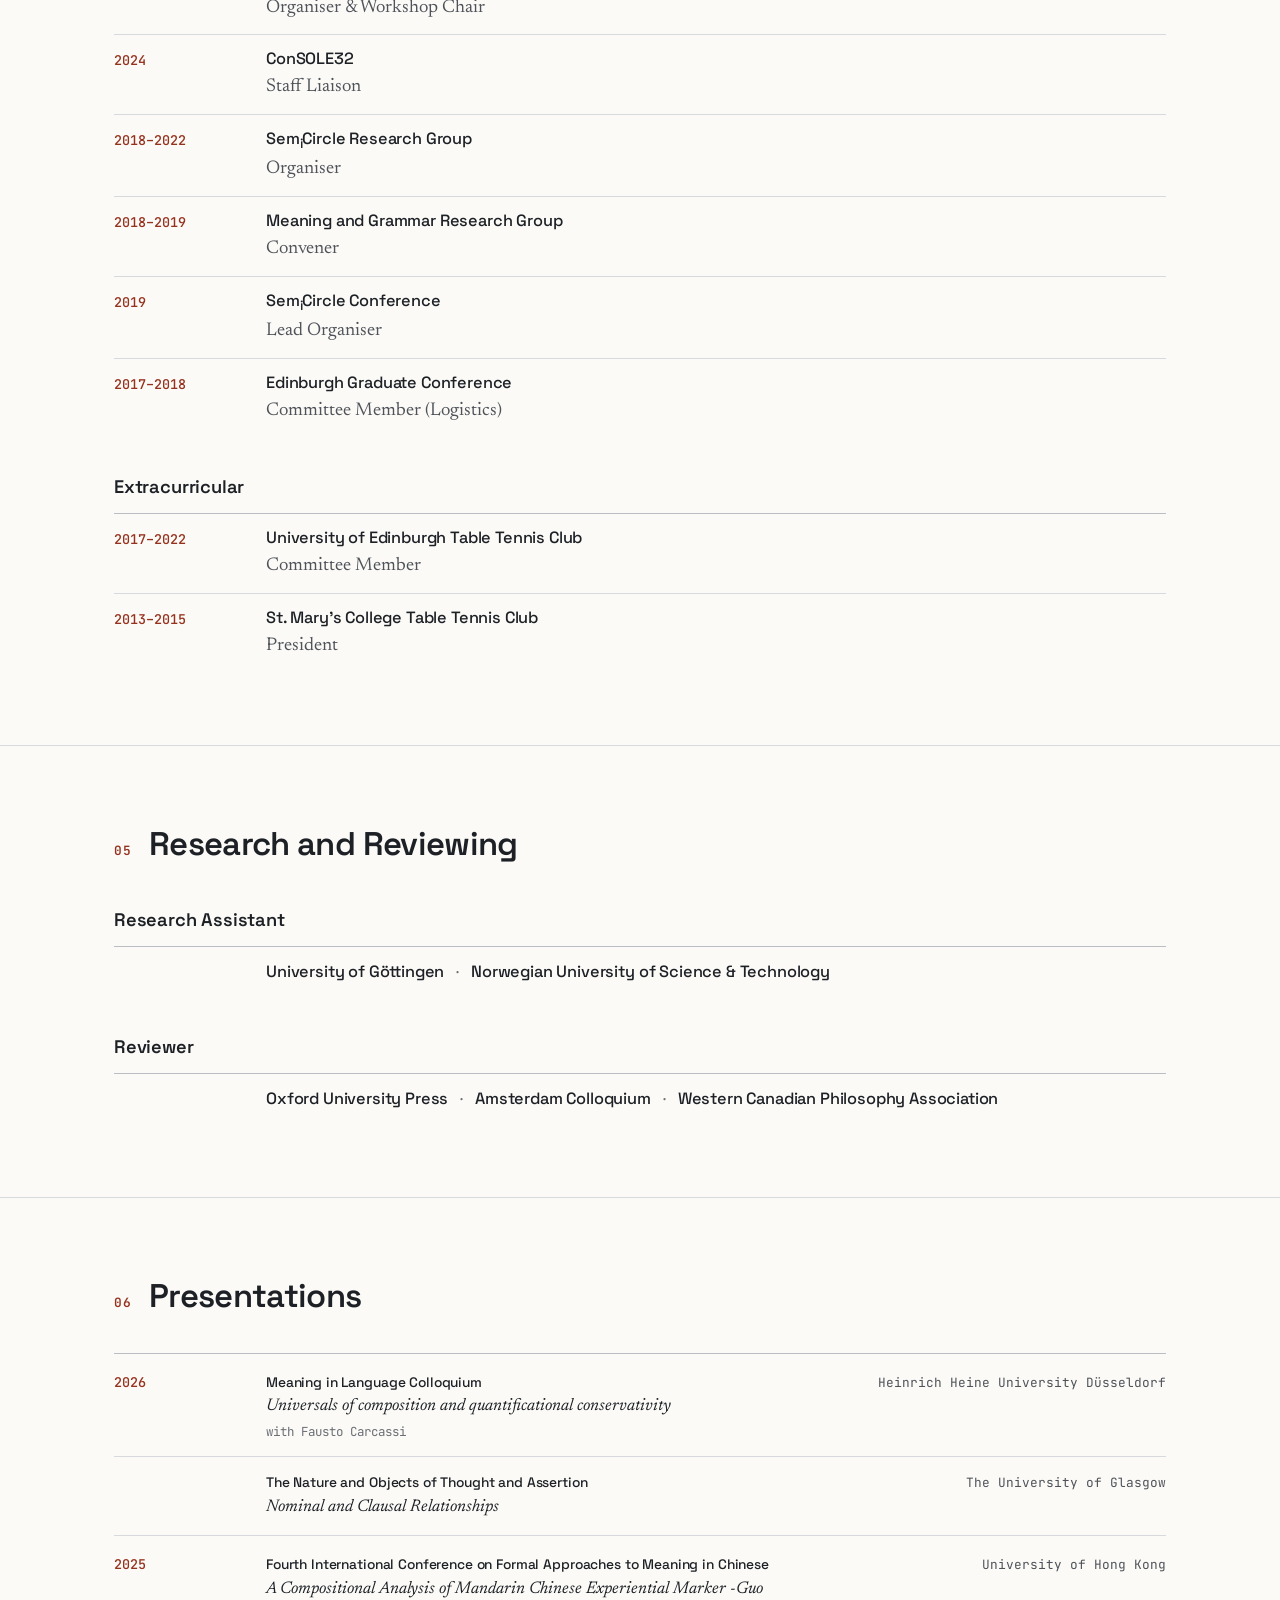
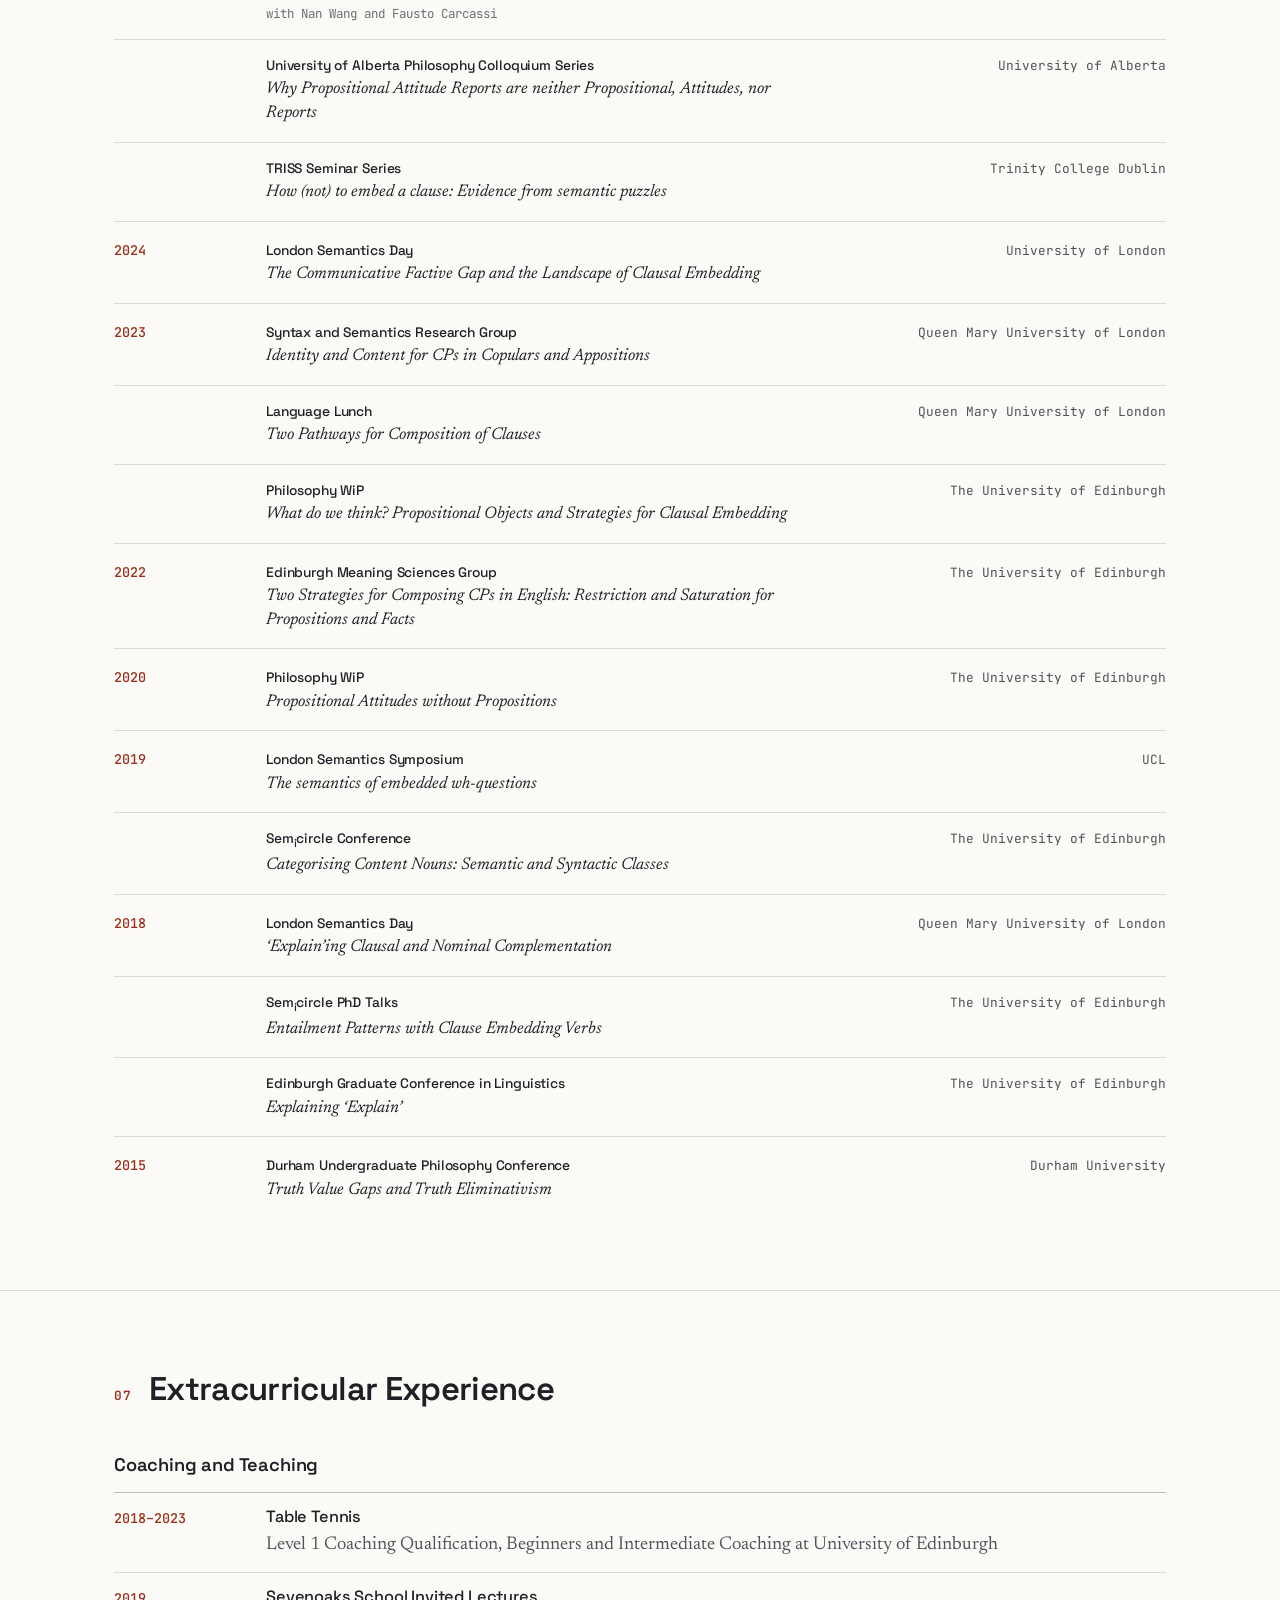
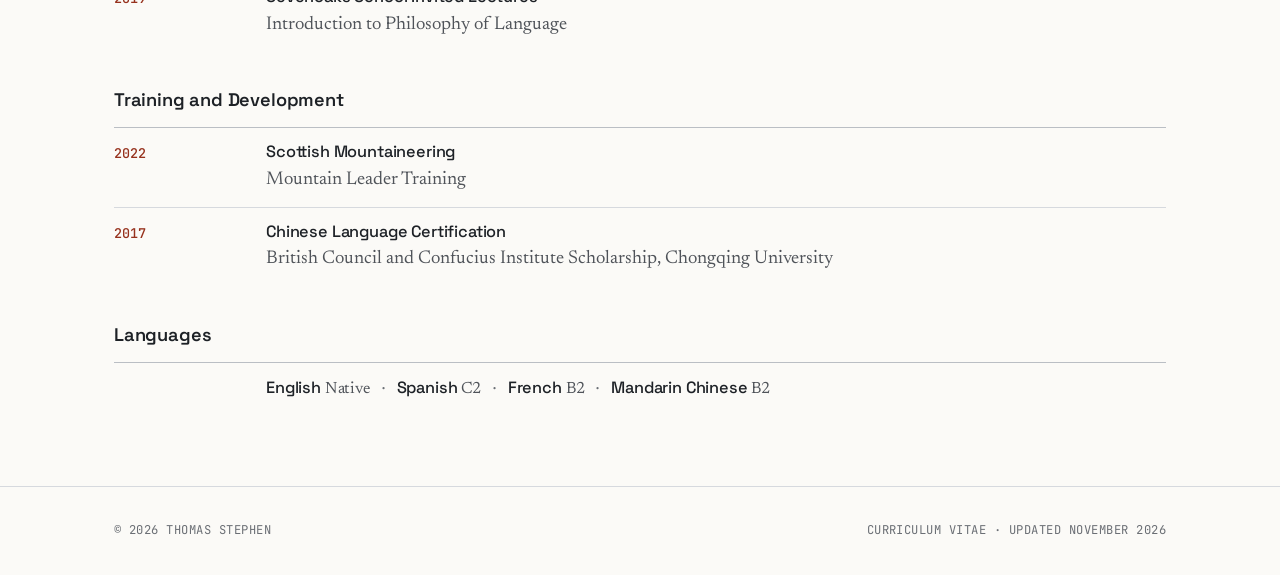
==== commit 175f40a4: "Teaching: all Trinity modules 2024-2027 and one Advanced Topics row; COMPOSE demo rebuilt to match t" ====
--- a/cv/index.html
+++ b/cv/index.html
@@ -143,6 +143,7 @@
   .inline-list{font-size:9.6pt}
   .inline-list li+li::before{margin:0 7pt}
   .row .what+.detail::before{content:"  ·  ";white-space:pre;color:var(--ink-faint)}
+  .row .detail.topics::before{content:": "}
   .row .where{font-size:7.8pt;margin-top:1pt}
   .row ul.notes{margin-top:1pt}
   .row ul.notes li{margin:0}
@@ -173,7 +174,7 @@
       <span class="upd">Updated November 2026</span>
     </div>
   </div>
-  <section id="education"><div class="wrap"><div class="sec-head"><span class="sec-num">01</span><h2 class="sec-title">Education</h2></div><div class="rows"><div class="row"><div class="when">2017–2023</div><div class="body"><div class="what">PhD Linguistics and English Language</div><div class="where">University of Edinburgh</div><ul class="notes"><li>Thesis: <a href="../files/TSPhD.pdf"><em>The Semantics of Nominal and Clausal Embedding</em></a></li><li>Supervisors: Dr. <a href="http://robtruswell.com/" target="_blank" rel="noopener">Robert Truswell</a>, Dr. <a href="https://bryanpickel.weebly.com/" target="_blank" rel="noopener">Bryan Pickel</a>, Dr. <a href="https://www.wataruuegaki.com/" target="_blank" rel="noopener">Wataru Uegaki</a></li></ul></div></div><div class="row"><div class="when">2015–2016</div><div class="body"><div class="what">MSc Philosophy</div><div class="where">University of Edinburgh</div><ul class="notes"><li>Thesis: <em>The Modifier Analysis of Propositional Attitudes</em></li><li>Supervisor: Dr. Bryan Pickel</li></ul></div></div><div class="row"><div class="when">2012–2015</div><div class="body"><div class="what">BA Philosophy (First Class)</div><div class="where">Durham University</div><ul class="notes"><li>Dissertation: <em>Non-Belief Attitudes in Scientific Contexts</em></li><li>Supervisor: Prof. Peter Vickers</li></ul></div></div></div></div></section><section id="employment"><div class="wrap"><div class="sec-head"><span class="sec-num">02</span><h2 class="sec-title">Employment</h2></div><div class="rows"><div class="row"><div class="when">2024–present</div><div class="body"><div class="what">Fellow in Linguistics</div><div class="where">Trinity College Dublin</div></div></div><div class="row"><div class="when">2023–2024</div><div class="body"><div class="what">Lecturer in Linguistics (Semantics)</div><div class="where">Queen Mary University of London</div></div></div><div class="row"><div class="when">2017–2023</div><div class="body"><div class="what">Tutor in Linguistics and Philosophy</div><div class="where">University of Edinburgh</div></div></div></div></div></section><section id="teaching"><div class="wrap"><div class="sec-head"><span class="sec-num">03</span><h2 class="sec-title">Teaching Experience</h2></div><div class="group lvl0"><h3>Lecturing</h3><div class="group lvl1"><h4>Trinity College Dublin</h4><div class="rows"><div class="row"><div class="when">2025–2027</div><div class="body"><div class="what">Semantics I</div><div class="detail">First Year Undergraduate, Lecturer and Course Organiser</div></div></div><div class="row"><div class="when">2024–2027</div><div class="body"><div class="what">Semantics II</div><div class="detail">Third Year Undergraduate, Lecturer and Course Organiser</div></div></div><div class="row"><div class="when">2025–2027</div><div class="body"><div class="what">Semantics III</div><div class="detail">Fourth Year Undergraduate, Lecturer and Course Organiser</div></div></div><div class="row"><div class="when">2026–2027</div><div class="body"><div class="what">Pragmatics I</div><div class="detail">Second Year Undergraduate, Lecturer and Course Organiser</div></div></div><div class="row"><div class="when">2024–2027</div><div class="body"><div class="what">Pragmatics II</div><div class="detail">Fourth Year Undergraduate, Lecturer and Course Organiser</div></div></div><div class="row"><div class="when">2025–2026</div><div class="body"><div class="what">Describing Meaning</div><div class="detail">Masters Level, Lecturer and Course Organiser</div></div></div><div class="row"><div class="when">2026</div><div class="body"><div class="what">Linguistic Pragmatics</div><div class="detail">Masters Level, Lecturer and Course Organiser</div></div></div><div class="row"><div class="when">2024–2026</div><div class="body"><div class="what">11 Week Special Topics Courses</div><div class="detail">Final Year Undergraduate, Lecturer and Course Organiser, <em>Scalar Implicatures, Model Theory for Logic and Semantics, Presuppositions, Modality</em></div></div></div></div></div><div class="group lvl1"><h4>Queen Mary University of London</h4><div class="rows"><div class="row"><div class="when">2024</div><div class="body"><div class="what">Meaning in the Real World</div><div class="detail">Final Year Undergraduate, Convener and Lecturer</div></div></div><div class="row"><div class="when">2024</div><div class="body"><div class="what">Syntax II: Explaining Grammatical Structures</div><div class="detail">Second Year Undergraduate</div></div></div><div class="row"><div class="when">2023</div><div class="body"><div class="what">Formal Semantics</div><div class="detail">Masters level, Convener and Lecturer</div></div></div><div class="row"><div class="when">2023</div><div class="body"><div class="what">Introduction to Semantics</div><div class="detail">Second Year Undergraduate, Convener and Lecturer</div></div></div></div></div><div class="group lvl1"><h4>University of Edinburgh</h4><div class="rows"><div class="row"><div class="when">2023</div><div class="body"><div class="what">Logic 1</div><div class="detail">First Year Undergraduate</div></div></div><div class="row"><div class="when">2022</div><div class="body"><div class="what">Puzzles and Paradoxes</div><div class="detail">Third/Fourth Year Undergraduate</div></div></div></div></div></div><div class="group lvl0"><h3>Supervision</h3><div class="rows"><div class="row"><div class="when">2024–2026</div><div class="body"><div class="what">5x Masters Theses <em>TCD</em></div></div></div><div class="row"><div class="when">2025–2026</div><div class="body"><div class="what">2x Undergraduate Final Year Dissertation <em>TCD</em></div></div></div><div class="row"><div class="when">2024</div><div class="body"><div class="what">Research Practicum</div><div class="detail">Masters Level, A Database of Alternations for Clause Embedding Predicates</div><div class="where">Joshua Bovin</div></div></div><div class="row"><div class="when">2023</div><div class="body"><div class="what">Directed Study</div><div class="detail">Masters Level, Experiential Predicates and German <em>Wie</em>-clauses</div><div class="where">Joshua Bovin</div></div></div><div class="row"><div class="when">2023–2024</div><div class="body"><div class="what">2x Undergraduate Final Year Dissertation <em>QMUL</em></div></div></div><div class="row"><div class="when"></div><div class="body"><div class="what">Further study</div><div class="detail">Supervised students, with my recommendation letters, have gone on to PhD and Masters programmes at Oxford, Harvard, MIT, UCL and Edinburgh</div></div></div></div></div><div class="group lvl0"><h3>Summer Schools</h3><div class="rows"><div class="row"><div class="when">2026</div><div class="body"><div class="what"><a href="https://2026.esslli.eu/courses-workshops-accepted/course-information.html#C60" target="_blank" rel="noopener">The Function of Composition</a>, with <a href="https://faustocarcassi.com/" target="_blank" rel="noopener">Fausto Carcassi</a></div><div class="detail">37th European Summer School in Logic, Language, and Information, Advanced Courses</div><div class="where">Prague</div></div></div></div></div><div class="group lvl0"><h3>Convener</h3><div class="rows"><div class="row"><div class="when">2023</div><div class="body"><div class="what">Research Practica</div><div class="detail">Masters Level, 4 Research Projects</div></div></div></div></div><div class="group lvl0"><h3>Tutoring</h3><div class="rows"><div class="row"><div class="when">2017–2023</div><div class="body"><div class="what">Logic 1</div><div class="detail">First Year Undergraduate, Tutoring and Marking</div></div></div><div class="row"><div class="when">2018–2023</div><div class="body"><div class="what">Mind, Matter, and Language</div><div class="detail">Second Year Undergraduate, Tutoring and Marking</div></div></div><div class="row"><div class="when">2022–2023</div><div class="body"><div class="what">Semantic Theory</div><div class="detail">Masters level, Marking and Assessment Design</div></div></div><div class="row"><div class="when">2019–2021</div><div class="body"><div class="what">Introduction to Syntax</div><div class="detail">Masters level, Tutoring and Marking</div></div></div><div class="row"><div class="when">2018–2019</div><div class="body"><div class="what">LEL1A</div><div class="detail">First Year Undergraduate, Tutoring and Marking</div></div></div><div class="row"><div class="when">2018–2019</div><div class="body"><div class="what">LEL1B</div><div class="detail">First Year Undergraduate, Tutoring and Marking</div></div></div></div></div></div></section><section id="organisation"><div class="wrap"><div class="sec-head"><span class="sec-num">04</span><h2 class="sec-title">Organisational Experience</h2></div><div class="group lvl0"><h3>Academic</h3><div class="rows"><div class="row"><div class="when">2024</div><div class="body"><div class="what">Randolph Quirk Fellowship: Prof. Veneeta Dayal</div><div class="detail">Organiser &amp; Workshop Chair</div></div></div><div class="row"><div class="when">2024</div><div class="body"><div class="what">ConSOLE32</div><div class="detail">Staff Liaison</div></div></div><div class="row"><div class="when">2018–2022</div><div class="body"><div class="what">Sem<sub>i</sub>Circle Research Group</div><div class="detail">Organiser</div></div></div><div class="row"><div class="when">2018–2019</div><div class="body"><div class="what">Meaning and Grammar Research Group</div><div class="detail">Convener</div></div></div><div class="row"><div class="when">2019</div><div class="body"><div class="what">Sem<sub>i</sub>Circle Conference</div><div class="detail">Lead Organiser</div></div></div><div class="row"><div class="when">2017–2018</div><div class="body"><div class="what">Edinburgh Graduate Conference</div><div class="detail">Committee Member (Logistics)</div></div></div></div></div><div class="group lvl0"><h3>Extracurricular</h3><div class="rows"><div class="row"><div class="when">2017–2022</div><div class="body"><div class="what">University of Edinburgh Table Tennis Club</div><div class="detail">Committee Member</div></div></div><div class="row"><div class="when">2013–2015</div><div class="body"><div class="what">St. Mary's College Table Tennis Club</div><div class="detail">President</div></div></div></div></div></div></section><section id="reviewing"><div class="wrap"><div class="sec-head"><span class="sec-num">05</span><h2 class="sec-title">Research and Reviewing</h2></div><div class="group lvl0"><h3>Research Assistant</h3><div class="rows"><div class="row"><div class="when"></div><div class="body"><ul class="inline-list"><li>University of Göttingen</li><li>Norwegian University of Science &amp; Technology</li></ul></div></div></div></div><div class="group lvl0"><h3>Reviewer</h3><div class="rows"><div class="row"><div class="when"></div><div class="body"><ul class="inline-list"><li>Oxford University Press</li><li>Amsterdam Colloquium</li><li>Western Canadian Philosophy Association</li></ul></div></div></div></div></div></section><section id="presentations"><div class="wrap"><div class="sec-head"><span class="sec-num">06</span><h2 class="sec-title">Presentations</h2></div><div class="talks"><div class="talk"><div class="yr">2026</div><div class="tt"><span class="ev">Meaning in Language Colloquium<span class="at"> · Heinrich Heine University Düsseldorf</span></span><em>Universals of composition and quantificational conservativity</em><span class="co">with Fausto Carcassi</span></div><div class="vn">Heinrich Heine University Düsseldorf</div></div><div class="talk"><div class="yr"></div><div class="tt"><span class="ev">The Nature and Objects of Thought and Assertion<span class="at"> · The University of Glasgow</span></span><em>Nominal and Clausal Relationships</em></div><div class="vn">The University of Glasgow</div></div><div class="talk"><div class="yr">2025</div><div class="tt"><span class="ev">Fourth International Conference on Formal Approaches to Meaning in Chinese<span class="at"> · University of Hong Kong</span></span><em>A Compositional Analysis of Mandarin Chinese Experiential Marker -Guo</em><span class="co">with Nan Wang and Fausto Carcassi</span></div><div class="vn">University of Hong Kong</div></div><div class="talk"><div class="yr"></div><div class="tt"><span class="ev">University of Alberta Philosophy Colloquium Series<span class="at"> · University of Alberta</span></span><em>Why Propositional Attitude Reports are neither Propositional, Attitudes, nor Reports</em></div><div class="vn">University of Alberta</div></div><div class="talk"><div class="yr"></div><div class="tt"><span class="ev">TRISS Seminar Series<span class="at"> · Trinity College Dublin</span></span><em>How (not) to embed a clause: Evidence from semantic puzzles</em></div><div class="vn">Trinity College Dublin</div></div><div class="talk"><div class="yr">2024</div><div class="tt"><span class="ev">London Semantics Day<span class="at"> · University of London</span></span><em>The Communicative Factive Gap and the Landscape of Clausal Embedding</em></div><div class="vn">University of London</div></div><div class="talk"><div class="yr">2023</div><div class="tt"><span class="ev">Syntax and Semantics Research Group<span class="at"> · Queen Mary University of London</span></span><em>Identity and Content for CPs in Copulars and Appositions</em></div><div class="vn">Queen Mary University of London</div></div><div class="talk"><div class="yr"></div><div class="tt"><span class="ev">Language Lunch<span class="at"> · Queen Mary University of London</span></span><em>Two Pathways for Composition of Clauses</em></div><div class="vn">Queen Mary University of London</div></div><div class="talk"><div class="yr"></div><div class="tt"><span class="ev">Philosophy WiP<span class="at"> · The University of Edinburgh</span></span><em>What do we think? Propositional Objects and Strategies for Clausal Embedding</em></div><div class="vn">The University of Edinburgh</div></div><div class="talk"><div class="yr">2022</div><div class="tt"><span class="ev">Edinburgh Meaning Sciences Group<span class="at"> · The University of Edinburgh</span></span><em>Two Strategies for Composing CPs in English: Restriction and Saturation for Propositions and Facts</em></div><div class="vn">The University of Edinburgh</div></div><div class="talk"><div class="yr">2020</div><div class="tt"><span class="ev">Philosophy WiP<span class="at"> · The University of Edinburgh</span></span><em>Propositional Attitudes without Propositions</em></div><div class="vn">The University of Edinburgh</div></div><div class="talk"><div class="yr">2019</div><div class="tt"><span class="ev">London Semantics Symposium<span class="at"> · UCL</span></span><em>The semantics of embedded wh-questions</em></div><div class="vn">UCL</div></div><div class="talk"><div class="yr"></div><div class="tt"><span class="ev">Sem<sub>i</sub>circle Conference<span class="at"> · The University of Edinburgh</span></span><em>Categorising Content Nouns: Semantic and Syntactic Classes</em></div><div class="vn">The University of Edinburgh</div></div><div class="talk"><div class="yr">2018</div><div class="tt"><span class="ev">London Semantics Day<span class="at"> · Queen Mary University of London</span></span><em>‘Explain’ing Clausal and Nominal Complementation</em></div><div class="vn">Queen Mary University of London</div></div><div class="talk"><div class="yr"></div><div class="tt"><span class="ev">Sem<sub>i</sub>circle PhD Talks<span class="at"> · The University of Edinburgh</span></span><em>Entailment Patterns with Clause Embedding Verbs</em></div><div class="vn">The University of Edinburgh</div></div><div class="talk"><div class="yr"></div><div class="tt"><span class="ev">Edinburgh Graduate Conference in Linguistics<span class="at"> · The University of Edinburgh</span></span><em>Explaining ‘Explain’</em></div><div class="vn">The University of Edinburgh</div></div><div class="talk"><div class="yr">2015</div><div class="tt"><span class="ev">Durham Undergraduate Philosophy Conference<span class="at"> · Durham University</span></span><em>Truth Value Gaps and Truth Eliminativism</em></div><div class="vn">Durham University</div></div></div></div></section><section id="extracurricular"><div class="wrap"><div class="sec-head"><span class="sec-num">07</span><h2 class="sec-title">Extracurricular Experience</h2></div><div class="group lvl0"><h3>Coaching and Teaching</h3><div class="rows"><div class="row"><div class="when">2018–2023</div><div class="body"><div class="what">Table Tennis</div><div class="detail">Level 1 Coaching Qualification, Beginners and Intermediate Coaching at University of Edinburgh</div></div></div><div class="row"><div class="when">2019</div><div class="body"><div class="what">Sevenoaks School Invited Lectures</div><div class="detail">Introduction to Philosophy of Language</div></div></div></div></div><div class="group lvl0"><h3>Training and Development</h3><div class="rows"><div class="row"><div class="when">2022</div><div class="body"><div class="what">Scottish Mountaineering</div><div class="detail">Mountain Leader Training</div></div></div><div class="row"><div class="when">2017</div><div class="body"><div class="what">Chinese Language Certification</div><div class="detail">British Council and Confucius Institute Scholarship, Chongqing University</div></div></div></div></div><div class="group lvl0"><h3>Languages</h3><div class="rows"><div class="row"><div class="when"></div><div class="body"><ul class="inline-list"><li>English <span class="detail">Native</span></li><li>Spanish <span class="detail">C2</span></li><li>French <span class="detail">B2</span></li><li>Mandarin Chinese <span class="detail">B2</span></li></ul></div></div></div></div></div></section>
+  <section id="education"><div class="wrap"><div class="sec-head"><span class="sec-num">01</span><h2 class="sec-title">Education</h2></div><div class="rows"><div class="row"><div class="when">2017–2023</div><div class="body"><div class="what">PhD Linguistics and English Language</div><div class="where">University of Edinburgh</div><ul class="notes"><li>Thesis: <a href="../files/TSPhD.pdf"><em>The Semantics of Nominal and Clausal Embedding</em></a></li><li>Supervisors: Dr. <a href="http://robtruswell.com/" target="_blank" rel="noopener">Robert Truswell</a>, Dr. <a href="https://bryanpickel.weebly.com/" target="_blank" rel="noopener">Bryan Pickel</a>, Dr. <a href="https://www.wataruuegaki.com/" target="_blank" rel="noopener">Wataru Uegaki</a></li></ul></div></div><div class="row"><div class="when">2015–2016</div><div class="body"><div class="what">MSc Philosophy</div><div class="where">University of Edinburgh</div><ul class="notes"><li>Thesis: <em>The Modifier Analysis of Propositional Attitudes</em></li><li>Supervisor: Dr. Bryan Pickel</li></ul></div></div><div class="row"><div class="when">2012–2015</div><div class="body"><div class="what">BA Philosophy (First Class)</div><div class="where">Durham University</div><ul class="notes"><li>Dissertation: <em>Non-Belief Attitudes in Scientific Contexts</em></li><li>Supervisor: Prof. Peter Vickers</li></ul></div></div></div></div></section><section id="employment"><div class="wrap"><div class="sec-head"><span class="sec-num">02</span><h2 class="sec-title">Employment</h2></div><div class="rows"><div class="row"><div class="when">2024–present</div><div class="body"><div class="what">Fellow in Linguistics</div><div class="where">Trinity College Dublin</div></div></div><div class="row"><div class="when">2023–2024</div><div class="body"><div class="what">Lecturer in Linguistics (Semantics)</div><div class="where">Queen Mary University of London</div></div></div><div class="row"><div class="when">2017–2023</div><div class="body"><div class="what">Tutor in Linguistics and Philosophy</div><div class="where">University of Edinburgh</div></div></div></div></div></section><section id="teaching"><div class="wrap"><div class="sec-head"><span class="sec-num">03</span><h2 class="sec-title">Teaching Experience</h2></div><div class="group lvl0"><h3>Lecturing</h3><div class="group lvl1"><h4>Trinity College Dublin</h4><div class="rows"><div class="row"><div class="when">2024–2027</div><div class="body"><div class="what">Semantics I</div><div class="detail">First Year Undergraduate, Lecturer and Course Organiser</div></div></div><div class="row"><div class="when">2024–2027</div><div class="body"><div class="what">Semantics II</div><div class="detail">Third Year Undergraduate, Lecturer and Course Organiser</div></div></div><div class="row"><div class="when">2024–2027</div><div class="body"><div class="what">Semantics III</div><div class="detail">Fourth Year Undergraduate, Lecturer and Course Organiser</div></div></div><div class="row"><div class="when">2024–2027</div><div class="body"><div class="what">Pragmatics I</div><div class="detail">Second Year Undergraduate, Lecturer and Course Organiser</div></div></div><div class="row"><div class="when">2024–2027</div><div class="body"><div class="what">Pragmatics II</div><div class="detail">Fourth Year Undergraduate, Lecturer and Course Organiser</div></div></div><div class="row"><div class="when">2024–2027</div><div class="body"><div class="what">Describing Meaning</div><div class="detail">Masters Level, Lecturer and Course Organiser</div></div></div><div class="row"><div class="when">2024–2027</div><div class="body"><div class="what">Linguistic Pragmatics</div><div class="detail">Masters Level, Lecturer and Course Organiser</div></div></div><div class="row"><div class="when">2024–2027</div><div class="body"><div class="what">Advanced Topics in Semantics and Pragmatics</div><div class="detail">Final Year Undergraduate, Lecturer and Course Organiser</div><div class="detail topics">Model Theory · Modality · Presupposition · Dynamic Semantics · Scalar Implicature · Rational Speech Act Models</div></div></div></div></div><div class="group lvl1"><h4>Queen Mary University of London</h4><div class="rows"><div class="row"><div class="when">2024</div><div class="body"><div class="what">Meaning in the Real World</div><div class="detail">Final Year Undergraduate, Convener and Lecturer</div></div></div><div class="row"><div class="when">2024</div><div class="body"><div class="what">Syntax II: Explaining Grammatical Structures</div><div class="detail">Second Year Undergraduate</div></div></div><div class="row"><div class="when">2023</div><div class="body"><div class="what">Formal Semantics</div><div class="detail">Masters level, Convener and Lecturer</div></div></div><div class="row"><div class="when">2023</div><div class="body"><div class="what">Introduction to Semantics</div><div class="detail">Second Year Undergraduate, Convener and Lecturer</div></div></div></div></div><div class="group lvl1"><h4>University of Edinburgh</h4><div class="rows"><div class="row"><div class="when">2023</div><div class="body"><div class="what">Logic 1</div><div class="detail">First Year Undergraduate</div></div></div><div class="row"><div class="when">2022</div><div class="body"><div class="what">Puzzles and Paradoxes</div><div class="detail">Third/Fourth Year Undergraduate</div></div></div></div></div></div><div class="group lvl0"><h3>Supervision</h3><div class="rows"><div class="row"><div class="when">2024–2026</div><div class="body"><div class="what">5x Masters Theses <em>TCD</em></div></div></div><div class="row"><div class="when">2025–2026</div><div class="body"><div class="what">2x Undergraduate Final Year Dissertation <em>TCD</em></div></div></div><div class="row"><div class="when">2024</div><div class="body"><div class="what">Research Practicum</div><div class="detail">Masters Level, A Database of Alternations for Clause Embedding Predicates</div><div class="where">Joshua Bovin</div></div></div><div class="row"><div class="when">2023</div><div class="body"><div class="what">Directed Study</div><div class="detail">Masters Level, Experiential Predicates and German <em>Wie</em>-clauses</div><div class="where">Joshua Bovin</div></div></div><div class="row"><div class="when">2023–2024</div><div class="body"><div class="what">2x Undergraduate Final Year Dissertation <em>QMUL</em></div></div></div><div class="row"><div class="when"></div><div class="body"><div class="what">Further study</div><div class="detail">Supervised students, with my recommendation letters, have gone on to PhD and Masters programmes at Oxford, Harvard, MIT, UCL and Edinburgh</div></div></div></div></div><div class="group lvl0"><h3>Summer Schools</h3><div class="rows"><div class="row"><div class="when">2026</div><div class="body"><div class="what"><a href="https://2026.esslli.eu/courses-workshops-accepted/course-information.html#C60" target="_blank" rel="noopener">The Function of Composition</a>, with <a href="https://faustocarcassi.com/" target="_blank" rel="noopener">Fausto Carcassi</a></div><div class="detail">37th European Summer School in Logic, Language, and Information, Advanced Courses</div><div class="where">Prague</div></div></div></div></div><div class="group lvl0"><h3>Convener</h3><div class="rows"><div class="row"><div class="when">2023</div><div class="body"><div class="what">Research Practica</div><div class="detail">Masters Level, 4 Research Projects</div></div></div></div></div><div class="group lvl0"><h3>Tutoring</h3><div class="rows"><div class="row"><div class="when">2017–2023</div><div class="body"><div class="what">Logic 1</div><div class="detail">First Year Undergraduate, Tutoring and Marking</div></div></div><div class="row"><div class="when">2018–2023</div><div class="body"><div class="what">Mind, Matter, and Language</div><div class="detail">Second Year Undergraduate, Tutoring and Marking</div></div></div><div class="row"><div class="when">2022–2023</div><div class="body"><div class="what">Semantic Theory</div><div class="detail">Masters level, Marking and Assessment Design</div></div></div><div class="row"><div class="when">2019–2021</div><div class="body"><div class="what">Introduction to Syntax</div><div class="detail">Masters level, Tutoring and Marking</div></div></div><div class="row"><div class="when">2018–2019</div><div class="body"><div class="what">LEL1A</div><div class="detail">First Year Undergraduate, Tutoring and Marking</div></div></div><div class="row"><div class="when">2018–2019</div><div class="body"><div class="what">LEL1B</div><div class="detail">First Year Undergraduate, Tutoring and Marking</div></div></div></div></div></div></section><section id="organisation"><div class="wrap"><div class="sec-head"><span class="sec-num">04</span><h2 class="sec-title">Organisational Experience</h2></div><div class="group lvl0"><h3>Academic</h3><div class="rows"><div class="row"><div class="when">2024</div><div class="body"><div class="what">Randolph Quirk Fellowship: Prof. Veneeta Dayal</div><div class="detail">Organiser &amp; Workshop Chair</div></div></div><div class="row"><div class="when">2024</div><div class="body"><div class="what">ConSOLE32</div><div class="detail">Staff Liaison</div></div></div><div class="row"><div class="when">2018–2022</div><div class="body"><div class="what">Sem<sub>i</sub>Circle Research Group</div><div class="detail">Organiser</div></div></div><div class="row"><div class="when">2018–2019</div><div class="body"><div class="what">Meaning and Grammar Research Group</div><div class="detail">Convener</div></div></div><div class="row"><div class="when">2019</div><div class="body"><div class="what">Sem<sub>i</sub>Circle Conference</div><div class="detail">Lead Organiser</div></div></div><div class="row"><div class="when">2017–2018</div><div class="body"><div class="what">Edinburgh Graduate Conference</div><div class="detail">Committee Member (Logistics)</div></div></div></div></div><div class="group lvl0"><h3>Extracurricular</h3><div class="rows"><div class="row"><div class="when">2017–2022</div><div class="body"><div class="what">University of Edinburgh Table Tennis Club</div><div class="detail">Committee Member</div></div></div><div class="row"><div class="when">2013–2015</div><div class="body"><div class="what">St. Mary's College Table Tennis Club</div><div class="detail">President</div></div></div></div></div></div></section><section id="reviewing"><div class="wrap"><div class="sec-head"><span class="sec-num">05</span><h2 class="sec-title">Research and Reviewing</h2></div><div class="group lvl0"><h3>Research Assistant</h3><div class="rows"><div class="row"><div class="when"></div><div class="body"><ul class="inline-list"><li>University of Göttingen</li><li>Norwegian University of Science &amp; Technology</li></ul></div></div></div></div><div class="group lvl0"><h3>Reviewer</h3><div class="rows"><div class="row"><div class="when"></div><div class="body"><ul class="inline-list"><li>Oxford University Press</li><li>Amsterdam Colloquium</li><li>Western Canadian Philosophy Association</li></ul></div></div></div></div></div></section><section id="presentations"><div class="wrap"><div class="sec-head"><span class="sec-num">06</span><h2 class="sec-title">Presentations</h2></div><div class="talks"><div class="talk"><div class="yr">2026</div><div class="tt"><span class="ev">Meaning in Language Colloquium<span class="at"> · Heinrich Heine University Düsseldorf</span></span><em>Universals of composition and quantificational conservativity</em><span class="co">with Fausto Carcassi</span></div><div class="vn">Heinrich Heine University Düsseldorf</div></div><div class="talk"><div class="yr"></div><div class="tt"><span class="ev">The Nature and Objects of Thought and Assertion<span class="at"> · The University of Glasgow</span></span><em>Nominal and Clausal Relationships</em></div><div class="vn">The University of Glasgow</div></div><div class="talk"><div class="yr">2025</div><div class="tt"><span class="ev">Fourth International Conference on Formal Approaches to Meaning in Chinese<span class="at"> · University of Hong Kong</span></span><em>A Compositional Analysis of Mandarin Chinese Experiential Marker -Guo</em><span class="co">with Nan Wang and Fausto Carcassi</span></div><div class="vn">University of Hong Kong</div></div><div class="talk"><div class="yr"></div><div class="tt"><span class="ev">University of Alberta Philosophy Colloquium Series<span class="at"> · University of Alberta</span></span><em>Why Propositional Attitude Reports are neither Propositional, Attitudes, nor Reports</em></div><div class="vn">University of Alberta</div></div><div class="talk"><div class="yr"></div><div class="tt"><span class="ev">TRISS Seminar Series<span class="at"> · Trinity College Dublin</span></span><em>How (not) to embed a clause: Evidence from semantic puzzles</em></div><div class="vn">Trinity College Dublin</div></div><div class="talk"><div class="yr">2024</div><div class="tt"><span class="ev">London Semantics Day<span class="at"> · University of London</span></span><em>The Communicative Factive Gap and the Landscape of Clausal Embedding</em></div><div class="vn">University of London</div></div><div class="talk"><div class="yr">2023</div><div class="tt"><span class="ev">Syntax and Semantics Research Group<span class="at"> · Queen Mary University of London</span></span><em>Identity and Content for CPs in Copulars and Appositions</em></div><div class="vn">Queen Mary University of London</div></div><div class="talk"><div class="yr"></div><div class="tt"><span class="ev">Language Lunch<span class="at"> · Queen Mary University of London</span></span><em>Two Pathways for Composition of Clauses</em></div><div class="vn">Queen Mary University of London</div></div><div class="talk"><div class="yr"></div><div class="tt"><span class="ev">Philosophy WiP<span class="at"> · The University of Edinburgh</span></span><em>What do we think? Propositional Objects and Strategies for Clausal Embedding</em></div><div class="vn">The University of Edinburgh</div></div><div class="talk"><div class="yr">2022</div><div class="tt"><span class="ev">Edinburgh Meaning Sciences Group<span class="at"> · The University of Edinburgh</span></span><em>Two Strategies for Composing CPs in English: Restriction and Saturation for Propositions and Facts</em></div><div class="vn">The University of Edinburgh</div></div><div class="talk"><div class="yr">2020</div><div class="tt"><span class="ev">Philosophy WiP<span class="at"> · The University of Edinburgh</span></span><em>Propositional Attitudes without Propositions</em></div><div class="vn">The University of Edinburgh</div></div><div class="talk"><div class="yr">2019</div><div class="tt"><span class="ev">London Semantics Symposium<span class="at"> · UCL</span></span><em>The semantics of embedded wh-questions</em></div><div class="vn">UCL</div></div><div class="talk"><div class="yr"></div><div class="tt"><span class="ev">Sem<sub>i</sub>circle Conference<span class="at"> · The University of Edinburgh</span></span><em>Categorising Content Nouns: Semantic and Syntactic Classes</em></div><div class="vn">The University of Edinburgh</div></div><div class="talk"><div class="yr">2018</div><div class="tt"><span class="ev">London Semantics Day<span class="at"> · Queen Mary University of London</span></span><em>‘Explain’ing Clausal and Nominal Complementation</em></div><div class="vn">Queen Mary University of London</div></div><div class="talk"><div class="yr"></div><div class="tt"><span class="ev">Sem<sub>i</sub>circle PhD Talks<span class="at"> · The University of Edinburgh</span></span><em>Entailment Patterns with Clause Embedding Verbs</em></div><div class="vn">The University of Edinburgh</div></div><div class="talk"><div class="yr"></div><div class="tt"><span class="ev">Edinburgh Graduate Conference in Linguistics<span class="at"> · The University of Edinburgh</span></span><em>Explaining ‘Explain’</em></div><div class="vn">The University of Edinburgh</div></div><div class="talk"><div class="yr">2015</div><div class="tt"><span class="ev">Durham Undergraduate Philosophy Conference<span class="at"> · Durham University</span></span><em>Truth Value Gaps and Truth Eliminativism</em></div><div class="vn">Durham University</div></div></div></div></section><section id="extracurricular"><div class="wrap"><div class="sec-head"><span class="sec-num">07</span><h2 class="sec-title">Extracurricular Experience</h2></div><div class="group lvl0"><h3>Coaching and Teaching</h3><div class="rows"><div class="row"><div class="when">2018–2023</div><div class="body"><div class="what">Table Tennis</div><div class="detail">Level 1 Coaching Qualification, Beginners and Intermediate Coaching at University of Edinburgh</div></div></div><div class="row"><div class="when">2019</div><div class="body"><div class="what">Sevenoaks School Invited Lectures</div><div class="detail">Introduction to Philosophy of Language</div></div></div></div></div><div class="group lvl0"><h3>Training and Development</h3><div class="rows"><div class="row"><div class="when">2022</div><div class="body"><div class="what">Scottish Mountaineering</div><div class="detail">Mountain Leader Training</div></div></div><div class="row"><div class="when">2017</div><div class="body"><div class="what">Chinese Language Certification</div><div class="detail">British Council and Confucius Institute Scholarship, Chongqing University</div></div></div></div></div><div class="group lvl0"><h3>Languages</h3><div class="rows"><div class="row"><div class="when"></div><div class="body"><ul class="inline-list"><li>English <span class="detail">Native</span></li><li>Spanish <span class="detail">C2</span></li><li>French <span class="detail">B2</span></li><li>Mandarin Chinese <span class="detail">B2</span></li></ul></div></div></div></div></div></section>
 </main>
 <footer>
   <div class="wrap foot">
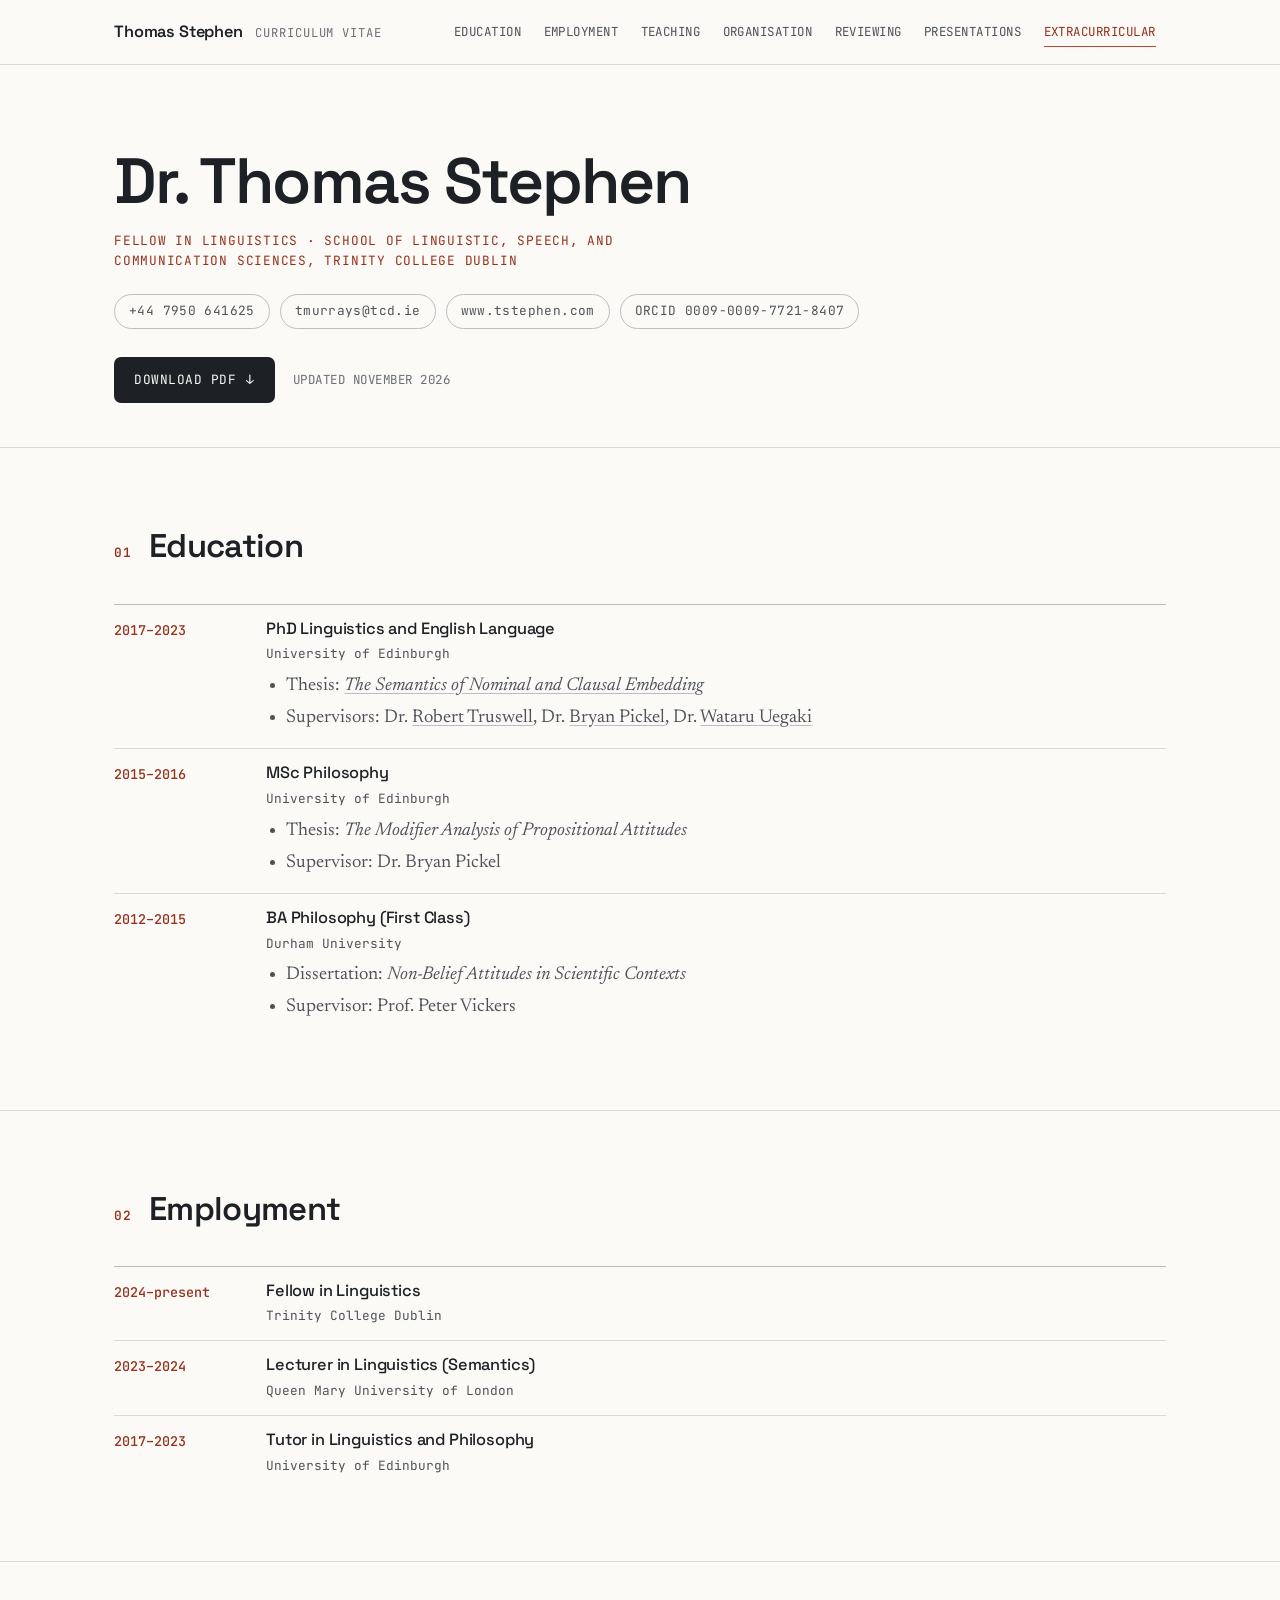
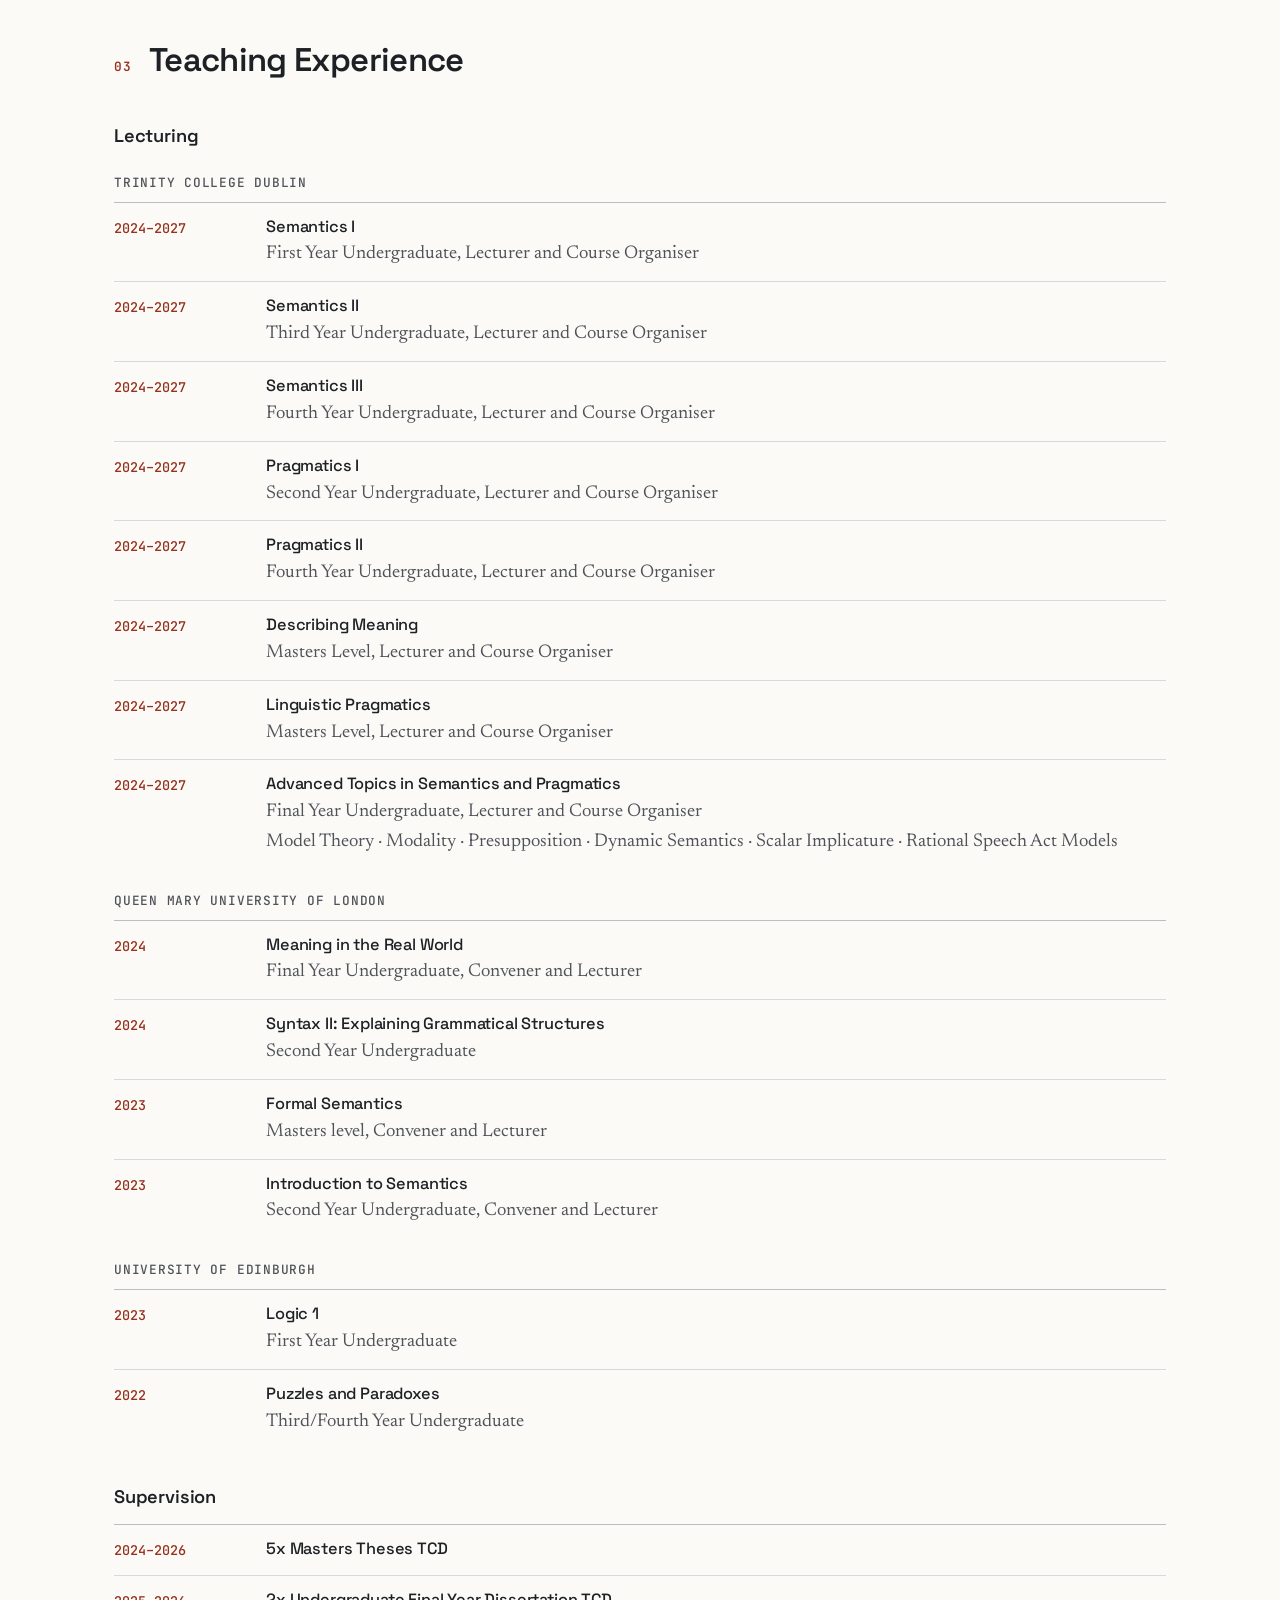
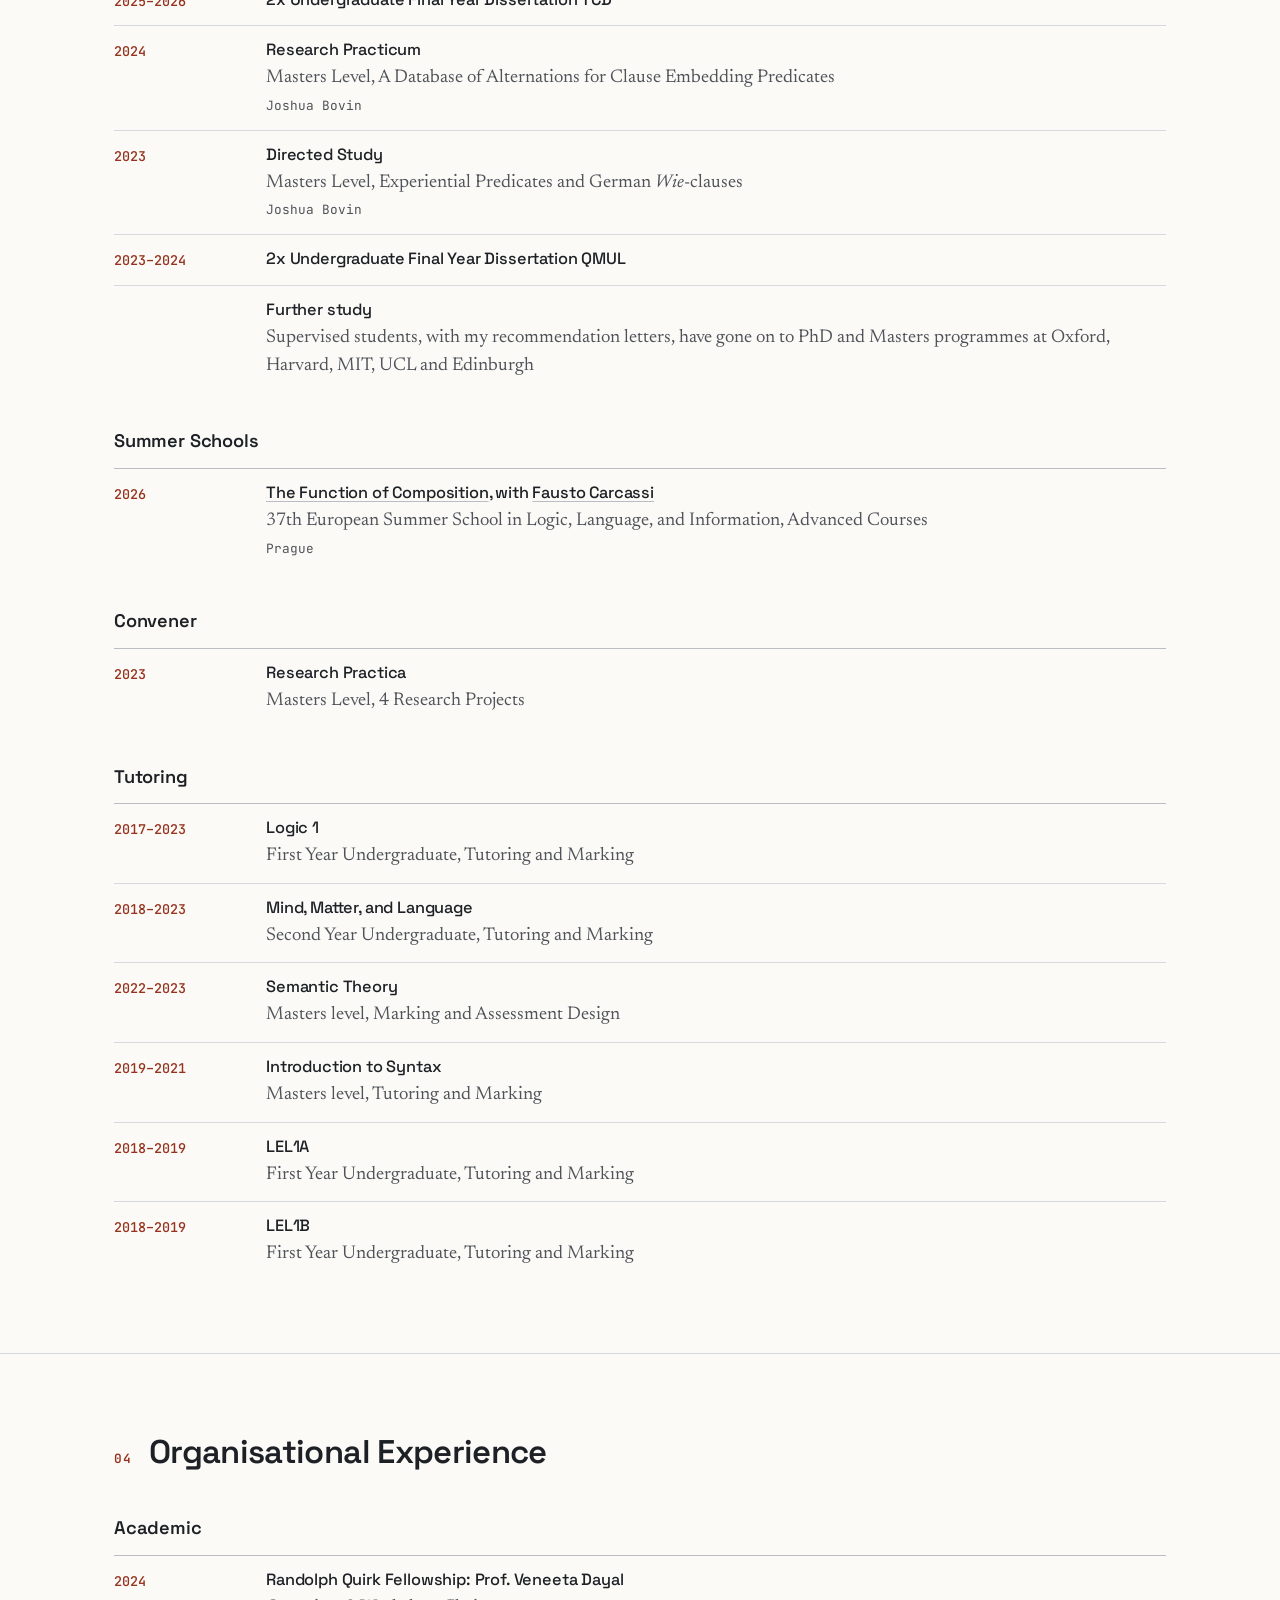
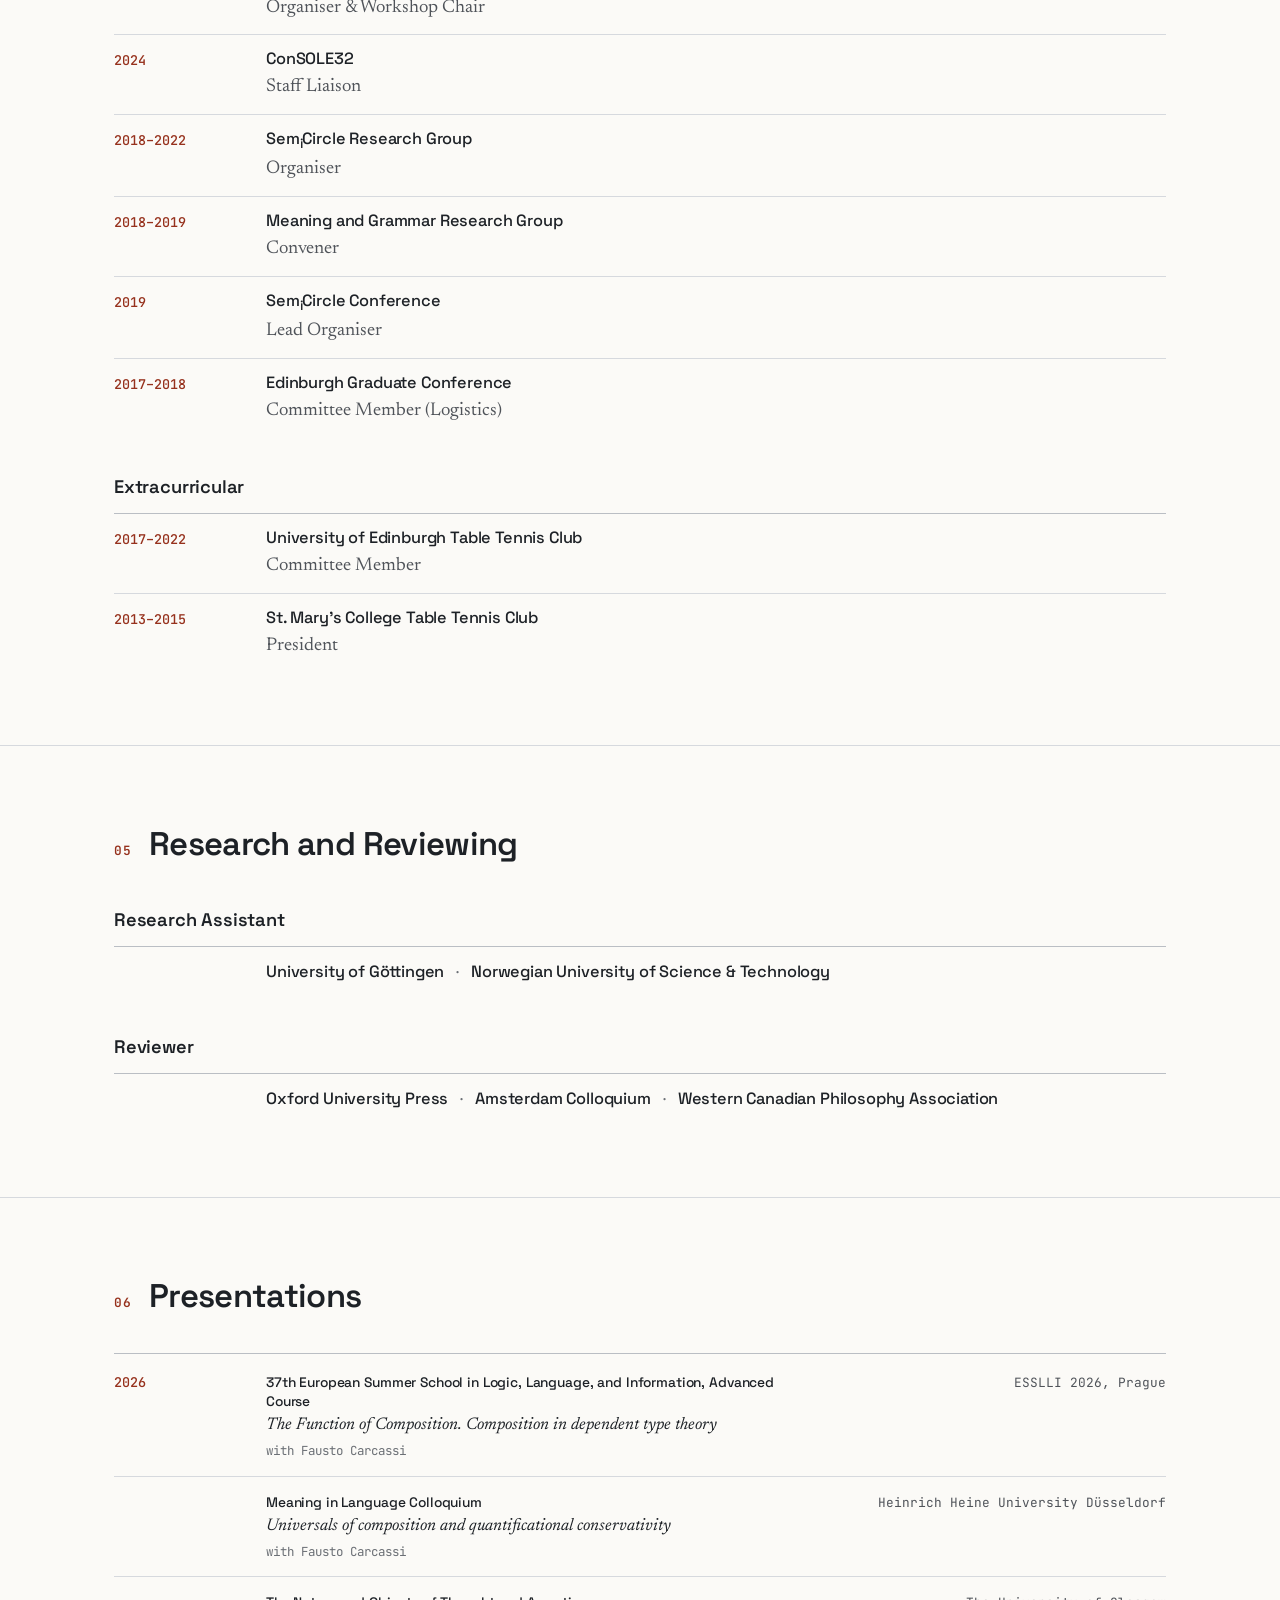
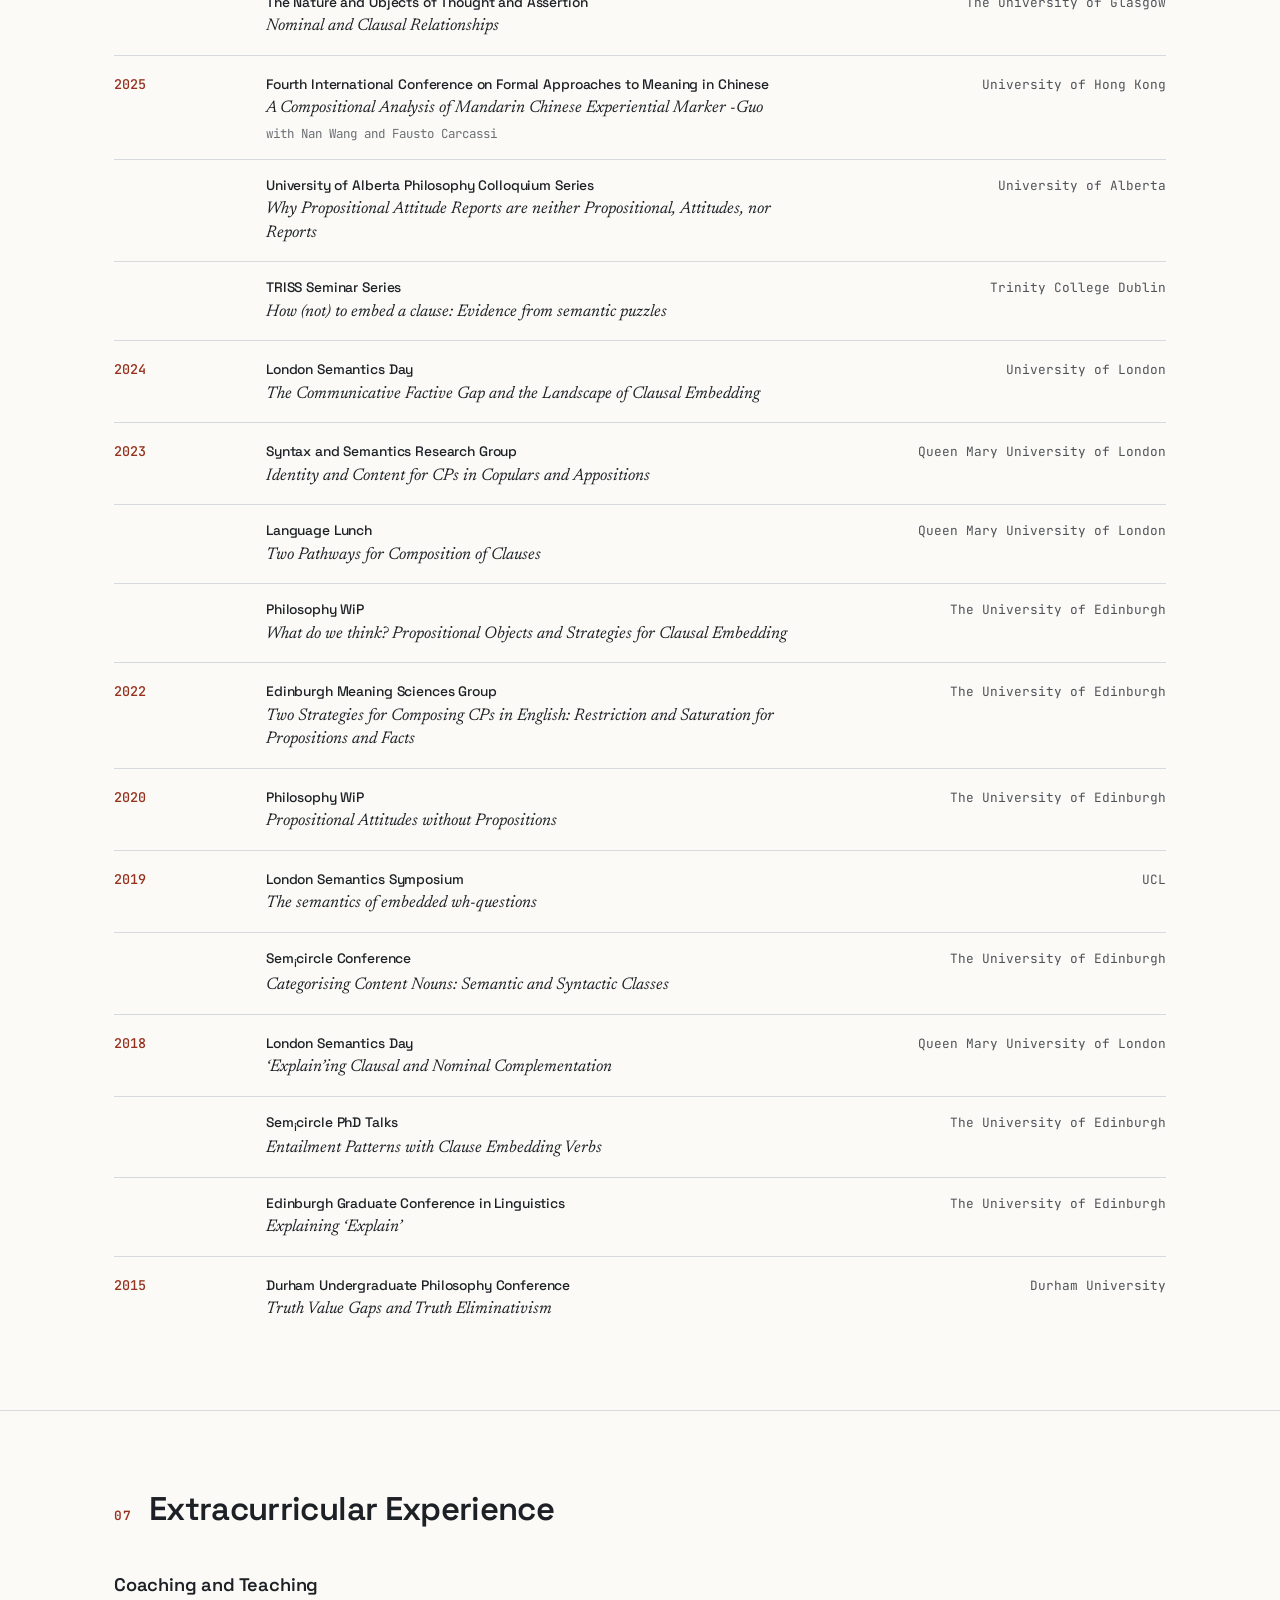
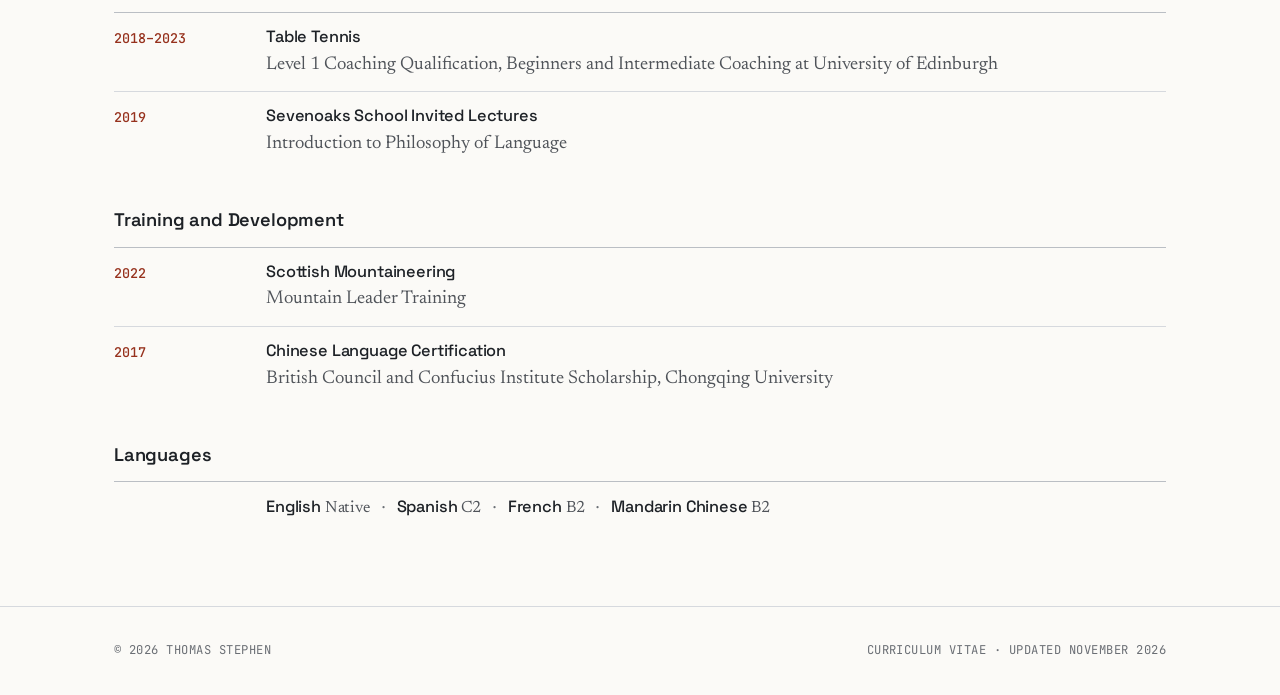
==== commit 8798ec90: "Presentations: The Function of Composition (ESSLLI 2026 course with Fausto Carcassi); CV PDF now fou" ====
--- a/cv/index.html
+++ b/cv/index.html
@@ -174,7 +174,7 @@
       <span class="upd">Updated November 2026</span>
     </div>
   </div>
-  <section id="education"><div class="wrap"><div class="sec-head"><span class="sec-num">01</span><h2 class="sec-title">Education</h2></div><div class="rows"><div class="row"><div class="when">2017–2023</div><div class="body"><div class="what">PhD Linguistics and English Language</div><div class="where">University of Edinburgh</div><ul class="notes"><li>Thesis: <a href="../files/TSPhD.pdf"><em>The Semantics of Nominal and Clausal Embedding</em></a></li><li>Supervisors: Dr. <a href="http://robtruswell.com/" target="_blank" rel="noopener">Robert Truswell</a>, Dr. <a href="https://bryanpickel.weebly.com/" target="_blank" rel="noopener">Bryan Pickel</a>, Dr. <a href="https://www.wataruuegaki.com/" target="_blank" rel="noopener">Wataru Uegaki</a></li></ul></div></div><div class="row"><div class="when">2015–2016</div><div class="body"><div class="what">MSc Philosophy</div><div class="where">University of Edinburgh</div><ul class="notes"><li>Thesis: <em>The Modifier Analysis of Propositional Attitudes</em></li><li>Supervisor: Dr. Bryan Pickel</li></ul></div></div><div class="row"><div class="when">2012–2015</div><div class="body"><div class="what">BA Philosophy (First Class)</div><div class="where">Durham University</div><ul class="notes"><li>Dissertation: <em>Non-Belief Attitudes in Scientific Contexts</em></li><li>Supervisor: Prof. Peter Vickers</li></ul></div></div></div></div></section><section id="employment"><div class="wrap"><div class="sec-head"><span class="sec-num">02</span><h2 class="sec-title">Employment</h2></div><div class="rows"><div class="row"><div class="when">2024–present</div><div class="body"><div class="what">Fellow in Linguistics</div><div class="where">Trinity College Dublin</div></div></div><div class="row"><div class="when">2023–2024</div><div class="body"><div class="what">Lecturer in Linguistics (Semantics)</div><div class="where">Queen Mary University of London</div></div></div><div class="row"><div class="when">2017–2023</div><div class="body"><div class="what">Tutor in Linguistics and Philosophy</div><div class="where">University of Edinburgh</div></div></div></div></div></section><section id="teaching"><div class="wrap"><div class="sec-head"><span class="sec-num">03</span><h2 class="sec-title">Teaching Experience</h2></div><div class="group lvl0"><h3>Lecturing</h3><div class="group lvl1"><h4>Trinity College Dublin</h4><div class="rows"><div class="row"><div class="when">2024–2027</div><div class="body"><div class="what">Semantics I</div><div class="detail">First Year Undergraduate, Lecturer and Course Organiser</div></div></div><div class="row"><div class="when">2024–2027</div><div class="body"><div class="what">Semantics II</div><div class="detail">Third Year Undergraduate, Lecturer and Course Organiser</div></div></div><div class="row"><div class="when">2024–2027</div><div class="body"><div class="what">Semantics III</div><div class="detail">Fourth Year Undergraduate, Lecturer and Course Organiser</div></div></div><div class="row"><div class="when">2024–2027</div><div class="body"><div class="what">Pragmatics I</div><div class="detail">Second Year Undergraduate, Lecturer and Course Organiser</div></div></div><div class="row"><div class="when">2024–2027</div><div class="body"><div class="what">Pragmatics II</div><div class="detail">Fourth Year Undergraduate, Lecturer and Course Organiser</div></div></div><div class="row"><div class="when">2024–2027</div><div class="body"><div class="what">Describing Meaning</div><div class="detail">Masters Level, Lecturer and Course Organiser</div></div></div><div class="row"><div class="when">2024–2027</div><div class="body"><div class="what">Linguistic Pragmatics</div><div class="detail">Masters Level, Lecturer and Course Organiser</div></div></div><div class="row"><div class="when">2024–2027</div><div class="body"><div class="what">Advanced Topics in Semantics and Pragmatics</div><div class="detail">Final Year Undergraduate, Lecturer and Course Organiser</div><div class="detail topics">Model Theory · Modality · Presupposition · Dynamic Semantics · Scalar Implicature · Rational Speech Act Models</div></div></div></div></div><div class="group lvl1"><h4>Queen Mary University of London</h4><div class="rows"><div class="row"><div class="when">2024</div><div class="body"><div class="what">Meaning in the Real World</div><div class="detail">Final Year Undergraduate, Convener and Lecturer</div></div></div><div class="row"><div class="when">2024</div><div class="body"><div class="what">Syntax II: Explaining Grammatical Structures</div><div class="detail">Second Year Undergraduate</div></div></div><div class="row"><div class="when">2023</div><div class="body"><div class="what">Formal Semantics</div><div class="detail">Masters level, Convener and Lecturer</div></div></div><div class="row"><div class="when">2023</div><div class="body"><div class="what">Introduction to Semantics</div><div class="detail">Second Year Undergraduate, Convener and Lecturer</div></div></div></div></div><div class="group lvl1"><h4>University of Edinburgh</h4><div class="rows"><div class="row"><div class="when">2023</div><div class="body"><div class="what">Logic 1</div><div class="detail">First Year Undergraduate</div></div></div><div class="row"><div class="when">2022</div><div class="body"><div class="what">Puzzles and Paradoxes</div><div class="detail">Third/Fourth Year Undergraduate</div></div></div></div></div></div><div class="group lvl0"><h3>Supervision</h3><div class="rows"><div class="row"><div class="when">2024–2026</div><div class="body"><div class="what">5x Masters Theses <em>TCD</em></div></div></div><div class="row"><div class="when">2025–2026</div><div class="body"><div class="what">2x Undergraduate Final Year Dissertation <em>TCD</em></div></div></div><div class="row"><div class="when">2024</div><div class="body"><div class="what">Research Practicum</div><div class="detail">Masters Level, A Database of Alternations for Clause Embedding Predicates</div><div class="where">Joshua Bovin</div></div></div><div class="row"><div class="when">2023</div><div class="body"><div class="what">Directed Study</div><div class="detail">Masters Level, Experiential Predicates and German <em>Wie</em>-clauses</div><div class="where">Joshua Bovin</div></div></div><div class="row"><div class="when">2023–2024</div><div class="body"><div class="what">2x Undergraduate Final Year Dissertation <em>QMUL</em></div></div></div><div class="row"><div class="when"></div><div class="body"><div class="what">Further study</div><div class="detail">Supervised students, with my recommendation letters, have gone on to PhD and Masters programmes at Oxford, Harvard, MIT, UCL and Edinburgh</div></div></div></div></div><div class="group lvl0"><h3>Summer Schools</h3><div class="rows"><div class="row"><div class="when">2026</div><div class="body"><div class="what"><a href="https://2026.esslli.eu/courses-workshops-accepted/course-information.html#C60" target="_blank" rel="noopener">The Function of Composition</a>, with <a href="https://faustocarcassi.com/" target="_blank" rel="noopener">Fausto Carcassi</a></div><div class="detail">37th European Summer School in Logic, Language, and Information, Advanced Courses</div><div class="where">Prague</div></div></div></div></div><div class="group lvl0"><h3>Convener</h3><div class="rows"><div class="row"><div class="when">2023</div><div class="body"><div class="what">Research Practica</div><div class="detail">Masters Level, 4 Research Projects</div></div></div></div></div><div class="group lvl0"><h3>Tutoring</h3><div class="rows"><div class="row"><div class="when">2017–2023</div><div class="body"><div class="what">Logic 1</div><div class="detail">First Year Undergraduate, Tutoring and Marking</div></div></div><div class="row"><div class="when">2018–2023</div><div class="body"><div class="what">Mind, Matter, and Language</div><div class="detail">Second Year Undergraduate, Tutoring and Marking</div></div></div><div class="row"><div class="when">2022–2023</div><div class="body"><div class="what">Semantic Theory</div><div class="detail">Masters level, Marking and Assessment Design</div></div></div><div class="row"><div class="when">2019–2021</div><div class="body"><div class="what">Introduction to Syntax</div><div class="detail">Masters level, Tutoring and Marking</div></div></div><div class="row"><div class="when">2018–2019</div><div class="body"><div class="what">LEL1A</div><div class="detail">First Year Undergraduate, Tutoring and Marking</div></div></div><div class="row"><div class="when">2018–2019</div><div class="body"><div class="what">LEL1B</div><div class="detail">First Year Undergraduate, Tutoring and Marking</div></div></div></div></div></div></section><section id="organisation"><div class="wrap"><div class="sec-head"><span class="sec-num">04</span><h2 class="sec-title">Organisational Experience</h2></div><div class="group lvl0"><h3>Academic</h3><div class="rows"><div class="row"><div class="when">2024</div><div class="body"><div class="what">Randolph Quirk Fellowship: Prof. Veneeta Dayal</div><div class="detail">Organiser &amp; Workshop Chair</div></div></div><div class="row"><div class="when">2024</div><div class="body"><div class="what">ConSOLE32</div><div class="detail">Staff Liaison</div></div></div><div class="row"><div class="when">2018–2022</div><div class="body"><div class="what">Sem<sub>i</sub>Circle Research Group</div><div class="detail">Organiser</div></div></div><div class="row"><div class="when">2018–2019</div><div class="body"><div class="what">Meaning and Grammar Research Group</div><div class="detail">Convener</div></div></div><div class="row"><div class="when">2019</div><div class="body"><div class="what">Sem<sub>i</sub>Circle Conference</div><div class="detail">Lead Organiser</div></div></div><div class="row"><div class="when">2017–2018</div><div class="body"><div class="what">Edinburgh Graduate Conference</div><div class="detail">Committee Member (Logistics)</div></div></div></div></div><div class="group lvl0"><h3>Extracurricular</h3><div class="rows"><div class="row"><div class="when">2017–2022</div><div class="body"><div class="what">University of Edinburgh Table Tennis Club</div><div class="detail">Committee Member</div></div></div><div class="row"><div class="when">2013–2015</div><div class="body"><div class="what">St. Mary's College Table Tennis Club</div><div class="detail">President</div></div></div></div></div></div></section><section id="reviewing"><div class="wrap"><div class="sec-head"><span class="sec-num">05</span><h2 class="sec-title">Research and Reviewing</h2></div><div class="group lvl0"><h3>Research Assistant</h3><div class="rows"><div class="row"><div class="when"></div><div class="body"><ul class="inline-list"><li>University of Göttingen</li><li>Norwegian University of Science &amp; Technology</li></ul></div></div></div></div><div class="group lvl0"><h3>Reviewer</h3><div class="rows"><div class="row"><div class="when"></div><div class="body"><ul class="inline-list"><li>Oxford University Press</li><li>Amsterdam Colloquium</li><li>Western Canadian Philosophy Association</li></ul></div></div></div></div></div></section><section id="presentations"><div class="wrap"><div class="sec-head"><span class="sec-num">06</span><h2 class="sec-title">Presentations</h2></div><div class="talks"><div class="talk"><div class="yr">2026</div><div class="tt"><span class="ev">Meaning in Language Colloquium<span class="at"> · Heinrich Heine University Düsseldorf</span></span><em>Universals of composition and quantificational conservativity</em><span class="co">with Fausto Carcassi</span></div><div class="vn">Heinrich Heine University Düsseldorf</div></div><div class="talk"><div class="yr"></div><div class="tt"><span class="ev">The Nature and Objects of Thought and Assertion<span class="at"> · The University of Glasgow</span></span><em>Nominal and Clausal Relationships</em></div><div class="vn">The University of Glasgow</div></div><div class="talk"><div class="yr">2025</div><div class="tt"><span class="ev">Fourth International Conference on Formal Approaches to Meaning in Chinese<span class="at"> · University of Hong Kong</span></span><em>A Compositional Analysis of Mandarin Chinese Experiential Marker -Guo</em><span class="co">with Nan Wang and Fausto Carcassi</span></div><div class="vn">University of Hong Kong</div></div><div class="talk"><div class="yr"></div><div class="tt"><span class="ev">University of Alberta Philosophy Colloquium Series<span class="at"> · University of Alberta</span></span><em>Why Propositional Attitude Reports are neither Propositional, Attitudes, nor Reports</em></div><div class="vn">University of Alberta</div></div><div class="talk"><div class="yr"></div><div class="tt"><span class="ev">TRISS Seminar Series<span class="at"> · Trinity College Dublin</span></span><em>How (not) to embed a clause: Evidence from semantic puzzles</em></div><div class="vn">Trinity College Dublin</div></div><div class="talk"><div class="yr">2024</div><div class="tt"><span class="ev">London Semantics Day<span class="at"> · University of London</span></span><em>The Communicative Factive Gap and the Landscape of Clausal Embedding</em></div><div class="vn">University of London</div></div><div class="talk"><div class="yr">2023</div><div class="tt"><span class="ev">Syntax and Semantics Research Group<span class="at"> · Queen Mary University of London</span></span><em>Identity and Content for CPs in Copulars and Appositions</em></div><div class="vn">Queen Mary University of London</div></div><div class="talk"><div class="yr"></div><div class="tt"><span class="ev">Language Lunch<span class="at"> · Queen Mary University of London</span></span><em>Two Pathways for Composition of Clauses</em></div><div class="vn">Queen Mary University of London</div></div><div class="talk"><div class="yr"></div><div class="tt"><span class="ev">Philosophy WiP<span class="at"> · The University of Edinburgh</span></span><em>What do we think? Propositional Objects and Strategies for Clausal Embedding</em></div><div class="vn">The University of Edinburgh</div></div><div class="talk"><div class="yr">2022</div><div class="tt"><span class="ev">Edinburgh Meaning Sciences Group<span class="at"> · The University of Edinburgh</span></span><em>Two Strategies for Composing CPs in English: Restriction and Saturation for Propositions and Facts</em></div><div class="vn">The University of Edinburgh</div></div><div class="talk"><div class="yr">2020</div><div class="tt"><span class="ev">Philosophy WiP<span class="at"> · The University of Edinburgh</span></span><em>Propositional Attitudes without Propositions</em></div><div class="vn">The University of Edinburgh</div></div><div class="talk"><div class="yr">2019</div><div class="tt"><span class="ev">London Semantics Symposium<span class="at"> · UCL</span></span><em>The semantics of embedded wh-questions</em></div><div class="vn">UCL</div></div><div class="talk"><div class="yr"></div><div class="tt"><span class="ev">Sem<sub>i</sub>circle Conference<span class="at"> · The University of Edinburgh</span></span><em>Categorising Content Nouns: Semantic and Syntactic Classes</em></div><div class="vn">The University of Edinburgh</div></div><div class="talk"><div class="yr">2018</div><div class="tt"><span class="ev">London Semantics Day<span class="at"> · Queen Mary University of London</span></span><em>‘Explain’ing Clausal and Nominal Complementation</em></div><div class="vn">Queen Mary University of London</div></div><div class="talk"><div class="yr"></div><div class="tt"><span class="ev">Sem<sub>i</sub>circle PhD Talks<span class="at"> · The University of Edinburgh</span></span><em>Entailment Patterns with Clause Embedding Verbs</em></div><div class="vn">The University of Edinburgh</div></div><div class="talk"><div class="yr"></div><div class="tt"><span class="ev">Edinburgh Graduate Conference in Linguistics<span class="at"> · The University of Edinburgh</span></span><em>Explaining ‘Explain’</em></div><div class="vn">The University of Edinburgh</div></div><div class="talk"><div class="yr">2015</div><div class="tt"><span class="ev">Durham Undergraduate Philosophy Conference<span class="at"> · Durham University</span></span><em>Truth Value Gaps and Truth Eliminativism</em></div><div class="vn">Durham University</div></div></div></div></section><section id="extracurricular"><div class="wrap"><div class="sec-head"><span class="sec-num">07</span><h2 class="sec-title">Extracurricular Experience</h2></div><div class="group lvl0"><h3>Coaching and Teaching</h3><div class="rows"><div class="row"><div class="when">2018–2023</div><div class="body"><div class="what">Table Tennis</div><div class="detail">Level 1 Coaching Qualification, Beginners and Intermediate Coaching at University of Edinburgh</div></div></div><div class="row"><div class="when">2019</div><div class="body"><div class="what">Sevenoaks School Invited Lectures</div><div class="detail">Introduction to Philosophy of Language</div></div></div></div></div><div class="group lvl0"><h3>Training and Development</h3><div class="rows"><div class="row"><div class="when">2022</div><div class="body"><div class="what">Scottish Mountaineering</div><div class="detail">Mountain Leader Training</div></div></div><div class="row"><div class="when">2017</div><div class="body"><div class="what">Chinese Language Certification</div><div class="detail">British Council and Confucius Institute Scholarship, Chongqing University</div></div></div></div></div><div class="group lvl0"><h3>Languages</h3><div class="rows"><div class="row"><div class="when"></div><div class="body"><ul class="inline-list"><li>English <span class="detail">Native</span></li><li>Spanish <span class="detail">C2</span></li><li>French <span class="detail">B2</span></li><li>Mandarin Chinese <span class="detail">B2</span></li></ul></div></div></div></div></div></section>
+  <section id="education"><div class="wrap"><div class="sec-head"><span class="sec-num">01</span><h2 class="sec-title">Education</h2></div><div class="rows"><div class="row"><div class="when">2017–2023</div><div class="body"><div class="what">PhD Linguistics and English Language</div><div class="where">University of Edinburgh</div><ul class="notes"><li>Thesis: <a href="../files/TSPhD.pdf"><em>The Semantics of Nominal and Clausal Embedding</em></a></li><li>Supervisors: Dr. <a href="http://robtruswell.com/" target="_blank" rel="noopener">Robert Truswell</a>, Dr. <a href="https://bryanpickel.weebly.com/" target="_blank" rel="noopener">Bryan Pickel</a>, Dr. <a href="https://www.wataruuegaki.com/" target="_blank" rel="noopener">Wataru Uegaki</a></li></ul></div></div><div class="row"><div class="when">2015–2016</div><div class="body"><div class="what">MSc Philosophy</div><div class="where">University of Edinburgh</div><ul class="notes"><li>Thesis: <em>The Modifier Analysis of Propositional Attitudes</em></li><li>Supervisor: Dr. Bryan Pickel</li></ul></div></div><div class="row"><div class="when">2012–2015</div><div class="body"><div class="what">BA Philosophy (First Class)</div><div class="where">Durham University</div><ul class="notes"><li>Dissertation: <em>Non-Belief Attitudes in Scientific Contexts</em></li><li>Supervisor: Prof. Peter Vickers</li></ul></div></div></div></div></section><section id="employment"><div class="wrap"><div class="sec-head"><span class="sec-num">02</span><h2 class="sec-title">Employment</h2></div><div class="rows"><div class="row"><div class="when">2024–present</div><div class="body"><div class="what">Fellow in Linguistics</div><div class="where">Trinity College Dublin</div></div></div><div class="row"><div class="when">2023–2024</div><div class="body"><div class="what">Lecturer in Linguistics (Semantics)</div><div class="where">Queen Mary University of London</div></div></div><div class="row"><div class="when">2017–2023</div><div class="body"><div class="what">Tutor in Linguistics and Philosophy</div><div class="where">University of Edinburgh</div></div></div></div></div></section><section id="teaching"><div class="wrap"><div class="sec-head"><span class="sec-num">03</span><h2 class="sec-title">Teaching Experience</h2></div><div class="group lvl0"><h3>Lecturing</h3><div class="group lvl1"><h4>Trinity College Dublin</h4><div class="rows"><div class="row"><div class="when">2024–2027</div><div class="body"><div class="what">Semantics I</div><div class="detail">First Year Undergraduate, Lecturer and Course Organiser</div></div></div><div class="row"><div class="when">2024–2027</div><div class="body"><div class="what">Semantics II</div><div class="detail">Third Year Undergraduate, Lecturer and Course Organiser</div></div></div><div class="row"><div class="when">2024–2027</div><div class="body"><div class="what">Semantics III</div><div class="detail">Fourth Year Undergraduate, Lecturer and Course Organiser</div></div></div><div class="row"><div class="when">2024–2027</div><div class="body"><div class="what">Pragmatics I</div><div class="detail">Second Year Undergraduate, Lecturer and Course Organiser</div></div></div><div class="row"><div class="when">2024–2027</div><div class="body"><div class="what">Pragmatics II</div><div class="detail">Fourth Year Undergraduate, Lecturer and Course Organiser</div></div></div><div class="row"><div class="when">2024–2027</div><div class="body"><div class="what">Describing Meaning</div><div class="detail">Masters Level, Lecturer and Course Organiser</div></div></div><div class="row"><div class="when">2024–2027</div><div class="body"><div class="what">Linguistic Pragmatics</div><div class="detail">Masters Level, Lecturer and Course Organiser</div></div></div><div class="row"><div class="when">2024–2027</div><div class="body"><div class="what">Advanced Topics in Semantics and Pragmatics</div><div class="detail">Final Year Undergraduate, Lecturer and Course Organiser</div><div class="detail topics">Model Theory · Modality · Presupposition · Dynamic Semantics · Scalar Implicature · Rational Speech Act Models</div></div></div></div></div><div class="group lvl1"><h4>Queen Mary University of London</h4><div class="rows"><div class="row"><div class="when">2024</div><div class="body"><div class="what">Meaning in the Real World</div><div class="detail">Final Year Undergraduate, Convener and Lecturer</div></div></div><div class="row"><div class="when">2024</div><div class="body"><div class="what">Syntax II: Explaining Grammatical Structures</div><div class="detail">Second Year Undergraduate</div></div></div><div class="row"><div class="when">2023</div><div class="body"><div class="what">Formal Semantics</div><div class="detail">Masters level, Convener and Lecturer</div></div></div><div class="row"><div class="when">2023</div><div class="body"><div class="what">Introduction to Semantics</div><div class="detail">Second Year Undergraduate, Convener and Lecturer</div></div></div></div></div><div class="group lvl1"><h4>University of Edinburgh</h4><div class="rows"><div class="row"><div class="when">2023</div><div class="body"><div class="what">Logic 1</div><div class="detail">First Year Undergraduate</div></div></div><div class="row"><div class="when">2022</div><div class="body"><div class="what">Puzzles and Paradoxes</div><div class="detail">Third/Fourth Year Undergraduate</div></div></div></div></div></div><div class="group lvl0"><h3>Supervision</h3><div class="rows"><div class="row"><div class="when">2024–2026</div><div class="body"><div class="what">5x Masters Theses <em>TCD</em></div></div></div><div class="row"><div class="when">2025–2026</div><div class="body"><div class="what">2x Undergraduate Final Year Dissertation <em>TCD</em></div></div></div><div class="row"><div class="when">2024</div><div class="body"><div class="what">Research Practicum</div><div class="detail">Masters Level, A Database of Alternations for Clause Embedding Predicates</div><div class="where">Joshua Bovin</div></div></div><div class="row"><div class="when">2023</div><div class="body"><div class="what">Directed Study</div><div class="detail">Masters Level, Experiential Predicates and German <em>Wie</em>-clauses</div><div class="where">Joshua Bovin</div></div></div><div class="row"><div class="when">2023–2024</div><div class="body"><div class="what">2x Undergraduate Final Year Dissertation <em>QMUL</em></div></div></div><div class="row"><div class="when"></div><div class="body"><div class="what">Further study</div><div class="detail">Supervised students, with my recommendation letters, have gone on to PhD and Masters programmes at Oxford, Harvard, MIT, UCL and Edinburgh</div></div></div></div></div><div class="group lvl0"><h3>Summer Schools</h3><div class="rows"><div class="row"><div class="when">2026</div><div class="body"><div class="what"><a href="https://2026.esslli.eu/courses-workshops-accepted/course-information.html#C60" target="_blank" rel="noopener">The Function of Composition</a>, with <a href="https://faustocarcassi.com/" target="_blank" rel="noopener">Fausto Carcassi</a></div><div class="detail">37th European Summer School in Logic, Language, and Information, Advanced Courses</div><div class="where">Prague</div></div></div></div></div><div class="group lvl0"><h3>Convener</h3><div class="rows"><div class="row"><div class="when">2023</div><div class="body"><div class="what">Research Practica</div><div class="detail">Masters Level, 4 Research Projects</div></div></div></div></div><div class="group lvl0"><h3>Tutoring</h3><div class="rows"><div class="row"><div class="when">2017–2023</div><div class="body"><div class="what">Logic 1</div><div class="detail">First Year Undergraduate, Tutoring and Marking</div></div></div><div class="row"><div class="when">2018–2023</div><div class="body"><div class="what">Mind, Matter, and Language</div><div class="detail">Second Year Undergraduate, Tutoring and Marking</div></div></div><div class="row"><div class="when">2022–2023</div><div class="body"><div class="what">Semantic Theory</div><div class="detail">Masters level, Marking and Assessment Design</div></div></div><div class="row"><div class="when">2019–2021</div><div class="body"><div class="what">Introduction to Syntax</div><div class="detail">Masters level, Tutoring and Marking</div></div></div><div class="row"><div class="when">2018–2019</div><div class="body"><div class="what">LEL1A</div><div class="detail">First Year Undergraduate, Tutoring and Marking</div></div></div><div class="row"><div class="when">2018–2019</div><div class="body"><div class="what">LEL1B</div><div class="detail">First Year Undergraduate, Tutoring and Marking</div></div></div></div></div></div></section><section id="organisation"><div class="wrap"><div class="sec-head"><span class="sec-num">04</span><h2 class="sec-title">Organisational Experience</h2></div><div class="group lvl0"><h3>Academic</h3><div class="rows"><div class="row"><div class="when">2024</div><div class="body"><div class="what">Randolph Quirk Fellowship: Prof. Veneeta Dayal</div><div class="detail">Organiser &amp; Workshop Chair</div></div></div><div class="row"><div class="when">2024</div><div class="body"><div class="what">ConSOLE32</div><div class="detail">Staff Liaison</div></div></div><div class="row"><div class="when">2018–2022</div><div class="body"><div class="what">Sem<sub>i</sub>Circle Research Group</div><div class="detail">Organiser</div></div></div><div class="row"><div class="when">2018–2019</div><div class="body"><div class="what">Meaning and Grammar Research Group</div><div class="detail">Convener</div></div></div><div class="row"><div class="when">2019</div><div class="body"><div class="what">Sem<sub>i</sub>Circle Conference</div><div class="detail">Lead Organiser</div></div></div><div class="row"><div class="when">2017–2018</div><div class="body"><div class="what">Edinburgh Graduate Conference</div><div class="detail">Committee Member (Logistics)</div></div></div></div></div><div class="group lvl0"><h3>Extracurricular</h3><div class="rows"><div class="row"><div class="when">2017–2022</div><div class="body"><div class="what">University of Edinburgh Table Tennis Club</div><div class="detail">Committee Member</div></div></div><div class="row"><div class="when">2013–2015</div><div class="body"><div class="what">St. Mary's College Table Tennis Club</div><div class="detail">President</div></div></div></div></div></div></section><section id="reviewing"><div class="wrap"><div class="sec-head"><span class="sec-num">05</span><h2 class="sec-title">Research and Reviewing</h2></div><div class="group lvl0"><h3>Research Assistant</h3><div class="rows"><div class="row"><div class="when"></div><div class="body"><ul class="inline-list"><li>University of Göttingen</li><li>Norwegian University of Science &amp; Technology</li></ul></div></div></div></div><div class="group lvl0"><h3>Reviewer</h3><div class="rows"><div class="row"><div class="when"></div><div class="body"><ul class="inline-list"><li>Oxford University Press</li><li>Amsterdam Colloquium</li><li>Western Canadian Philosophy Association</li></ul></div></div></div></div></div></section><section id="presentations"><div class="wrap"><div class="sec-head"><span class="sec-num">06</span><h2 class="sec-title">Presentations</h2></div><div class="talks"><div class="talk"><div class="yr">2026</div><div class="tt"><span class="ev">37th European Summer School in Logic, Language, and Information, Advanced Course<span class="at"> · ESSLLI 2026, Prague</span></span><em>The Function of Composition. Composition in dependent type theory</em><span class="co">with Fausto Carcassi</span></div><div class="vn">ESSLLI 2026, Prague</div></div><div class="talk"><div class="yr"></div><div class="tt"><span class="ev">Meaning in Language Colloquium<span class="at"> · Heinrich Heine University Düsseldorf</span></span><em>Universals of composition and quantificational conservativity</em><span class="co">with Fausto Carcassi</span></div><div class="vn">Heinrich Heine University Düsseldorf</div></div><div class="talk"><div class="yr"></div><div class="tt"><span class="ev">The Nature and Objects of Thought and Assertion<span class="at"> · The University of Glasgow</span></span><em>Nominal and Clausal Relationships</em></div><div class="vn">The University of Glasgow</div></div><div class="talk"><div class="yr">2025</div><div class="tt"><span class="ev">Fourth International Conference on Formal Approaches to Meaning in Chinese<span class="at"> · University of Hong Kong</span></span><em>A Compositional Analysis of Mandarin Chinese Experiential Marker -Guo</em><span class="co">with Nan Wang and Fausto Carcassi</span></div><div class="vn">University of Hong Kong</div></div><div class="talk"><div class="yr"></div><div class="tt"><span class="ev">University of Alberta Philosophy Colloquium Series<span class="at"> · University of Alberta</span></span><em>Why Propositional Attitude Reports are neither Propositional, Attitudes, nor Reports</em></div><div class="vn">University of Alberta</div></div><div class="talk"><div class="yr"></div><div class="tt"><span class="ev">TRISS Seminar Series<span class="at"> · Trinity College Dublin</span></span><em>How (not) to embed a clause: Evidence from semantic puzzles</em></div><div class="vn">Trinity College Dublin</div></div><div class="talk"><div class="yr">2024</div><div class="tt"><span class="ev">London Semantics Day<span class="at"> · University of London</span></span><em>The Communicative Factive Gap and the Landscape of Clausal Embedding</em></div><div class="vn">University of London</div></div><div class="talk"><div class="yr">2023</div><div class="tt"><span class="ev">Syntax and Semantics Research Group<span class="at"> · Queen Mary University of London</span></span><em>Identity and Content for CPs in Copulars and Appositions</em></div><div class="vn">Queen Mary University of London</div></div><div class="talk"><div class="yr"></div><div class="tt"><span class="ev">Language Lunch<span class="at"> · Queen Mary University of London</span></span><em>Two Pathways for Composition of Clauses</em></div><div class="vn">Queen Mary University of London</div></div><div class="talk"><div class="yr"></div><div class="tt"><span class="ev">Philosophy WiP<span class="at"> · The University of Edinburgh</span></span><em>What do we think? Propositional Objects and Strategies for Clausal Embedding</em></div><div class="vn">The University of Edinburgh</div></div><div class="talk"><div class="yr">2022</div><div class="tt"><span class="ev">Edinburgh Meaning Sciences Group<span class="at"> · The University of Edinburgh</span></span><em>Two Strategies for Composing CPs in English: Restriction and Saturation for Propositions and Facts</em></div><div class="vn">The University of Edinburgh</div></div><div class="talk"><div class="yr">2020</div><div class="tt"><span class="ev">Philosophy WiP<span class="at"> · The University of Edinburgh</span></span><em>Propositional Attitudes without Propositions</em></div><div class="vn">The University of Edinburgh</div></div><div class="talk"><div class="yr">2019</div><div class="tt"><span class="ev">London Semantics Symposium<span class="at"> · UCL</span></span><em>The semantics of embedded wh-questions</em></div><div class="vn">UCL</div></div><div class="talk"><div class="yr"></div><div class="tt"><span class="ev">Sem<sub>i</sub>circle Conference<span class="at"> · The University of Edinburgh</span></span><em>Categorising Content Nouns: Semantic and Syntactic Classes</em></div><div class="vn">The University of Edinburgh</div></div><div class="talk"><div class="yr">2018</div><div class="tt"><span class="ev">London Semantics Day<span class="at"> · Queen Mary University of London</span></span><em>‘Explain’ing Clausal and Nominal Complementation</em></div><div class="vn">Queen Mary University of London</div></div><div class="talk"><div class="yr"></div><div class="tt"><span class="ev">Sem<sub>i</sub>circle PhD Talks<span class="at"> · The University of Edinburgh</span></span><em>Entailment Patterns with Clause Embedding Verbs</em></div><div class="vn">The University of Edinburgh</div></div><div class="talk"><div class="yr"></div><div class="tt"><span class="ev">Edinburgh Graduate Conference in Linguistics<span class="at"> · The University of Edinburgh</span></span><em>Explaining ‘Explain’</em></div><div class="vn">The University of Edinburgh</div></div><div class="talk"><div class="yr">2015</div><div class="tt"><span class="ev">Durham Undergraduate Philosophy Conference<span class="at"> · Durham University</span></span><em>Truth Value Gaps and Truth Eliminativism</em></div><div class="vn">Durham University</div></div></div></div></section><section id="extracurricular"><div class="wrap"><div class="sec-head"><span class="sec-num">07</span><h2 class="sec-title">Extracurricular Experience</h2></div><div class="group lvl0"><h3>Coaching and Teaching</h3><div class="rows"><div class="row"><div class="when">2018–2023</div><div class="body"><div class="what">Table Tennis</div><div class="detail">Level 1 Coaching Qualification, Beginners and Intermediate Coaching at University of Edinburgh</div></div></div><div class="row"><div class="when">2019</div><div class="body"><div class="what">Sevenoaks School Invited Lectures</div><div class="detail">Introduction to Philosophy of Language</div></div></div></div></div><div class="group lvl0"><h3>Training and Development</h3><div class="rows"><div class="row"><div class="when">2022</div><div class="body"><div class="what">Scottish Mountaineering</div><div class="detail">Mountain Leader Training</div></div></div><div class="row"><div class="when">2017</div><div class="body"><div class="what">Chinese Language Certification</div><div class="detail">British Council and Confucius Institute Scholarship, Chongqing University</div></div></div></div></div><div class="group lvl0"><h3>Languages</h3><div class="rows"><div class="row"><div class="when"></div><div class="body"><ul class="inline-list"><li>English <span class="detail">Native</span></li><li>Spanish <span class="detail">C2</span></li><li>French <span class="detail">B2</span></li><li>Mandarin Chinese <span class="detail">B2</span></li></ul></div></div></div></div></div></section>
 </main>
 <footer>
   <div class="wrap foot">
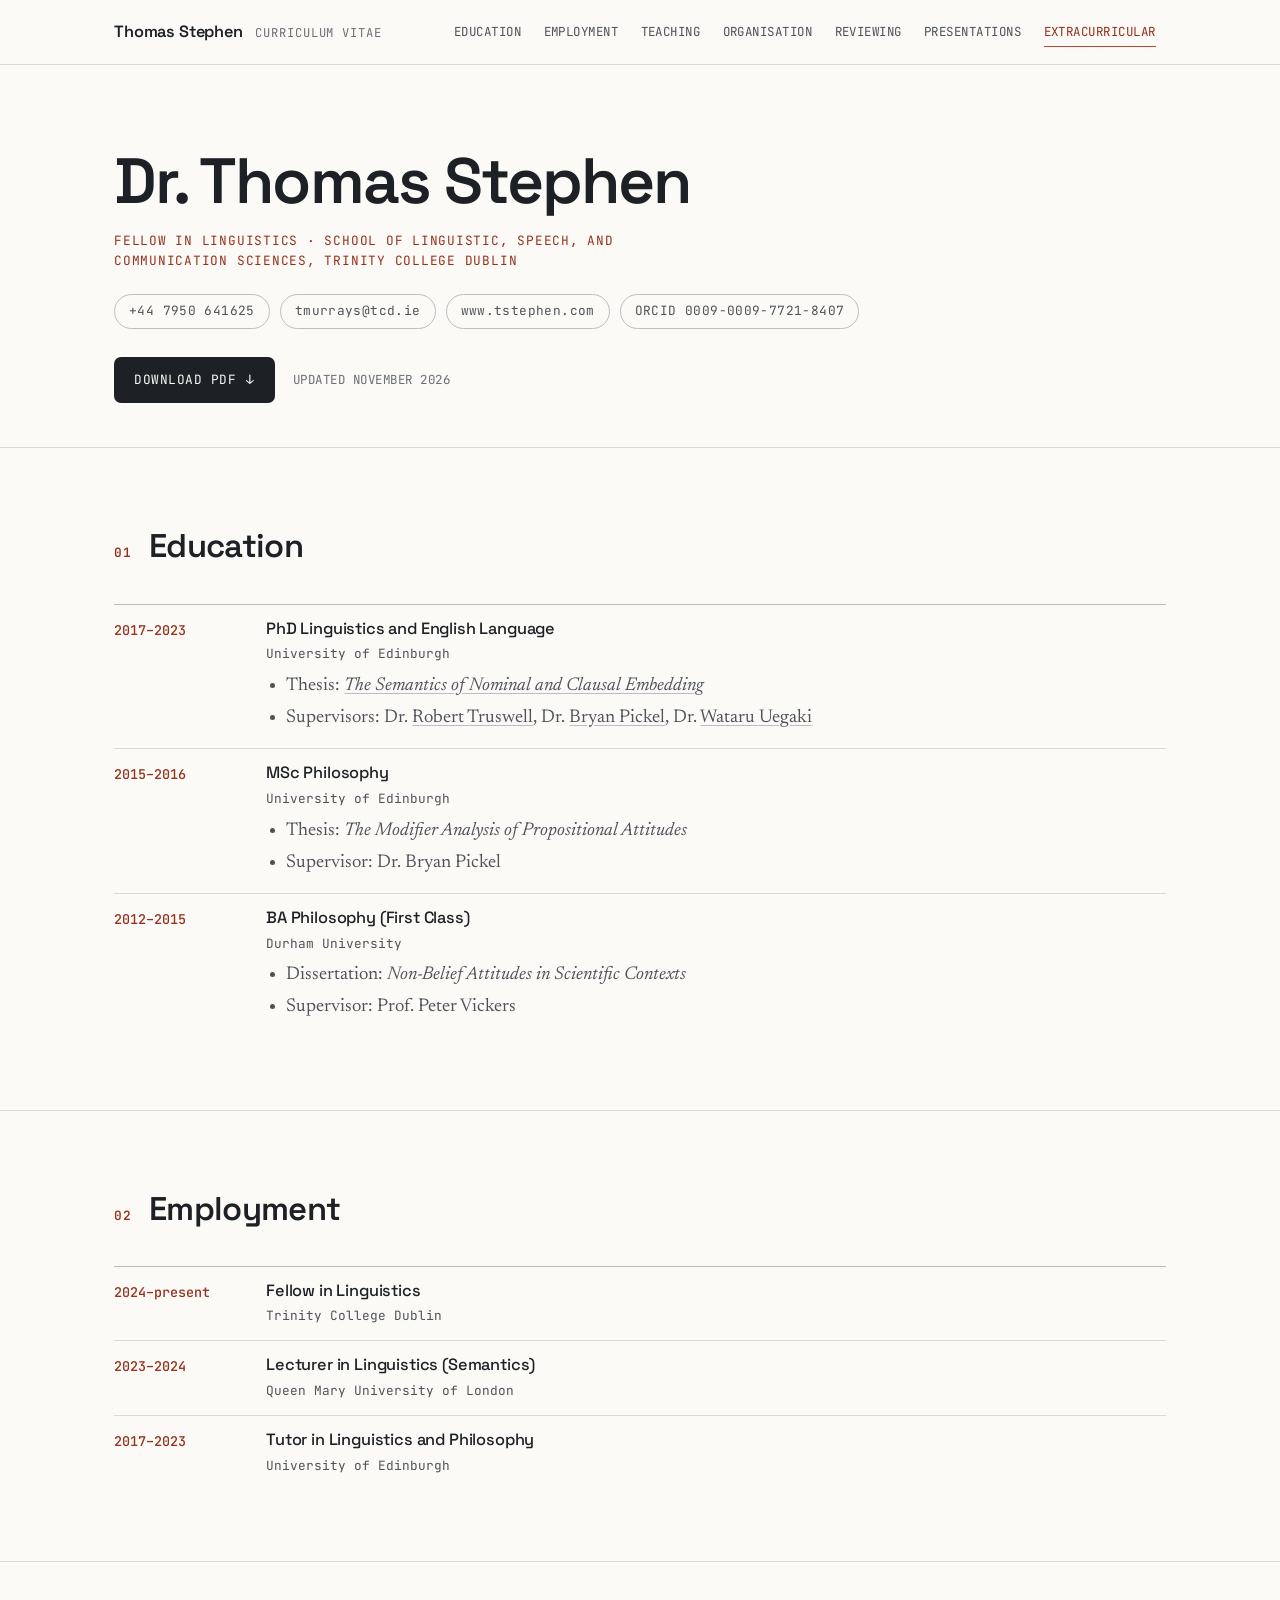
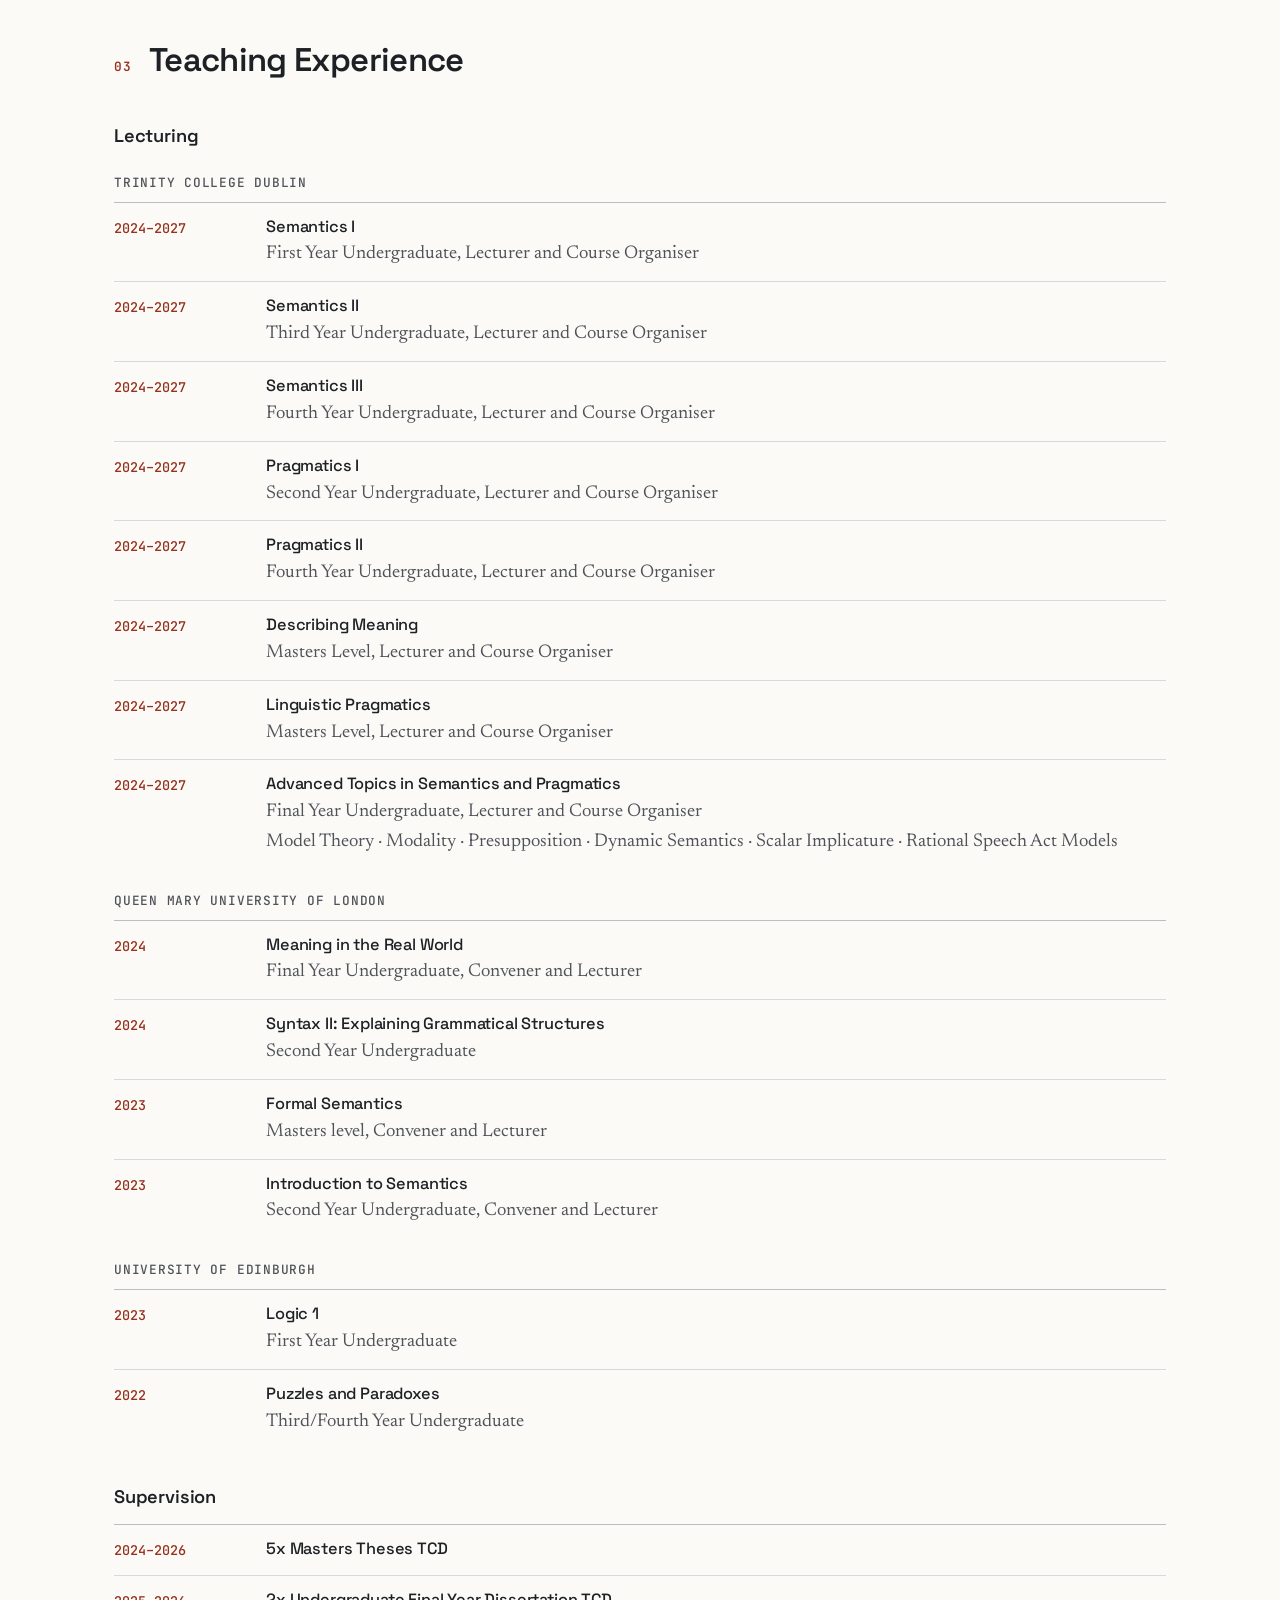
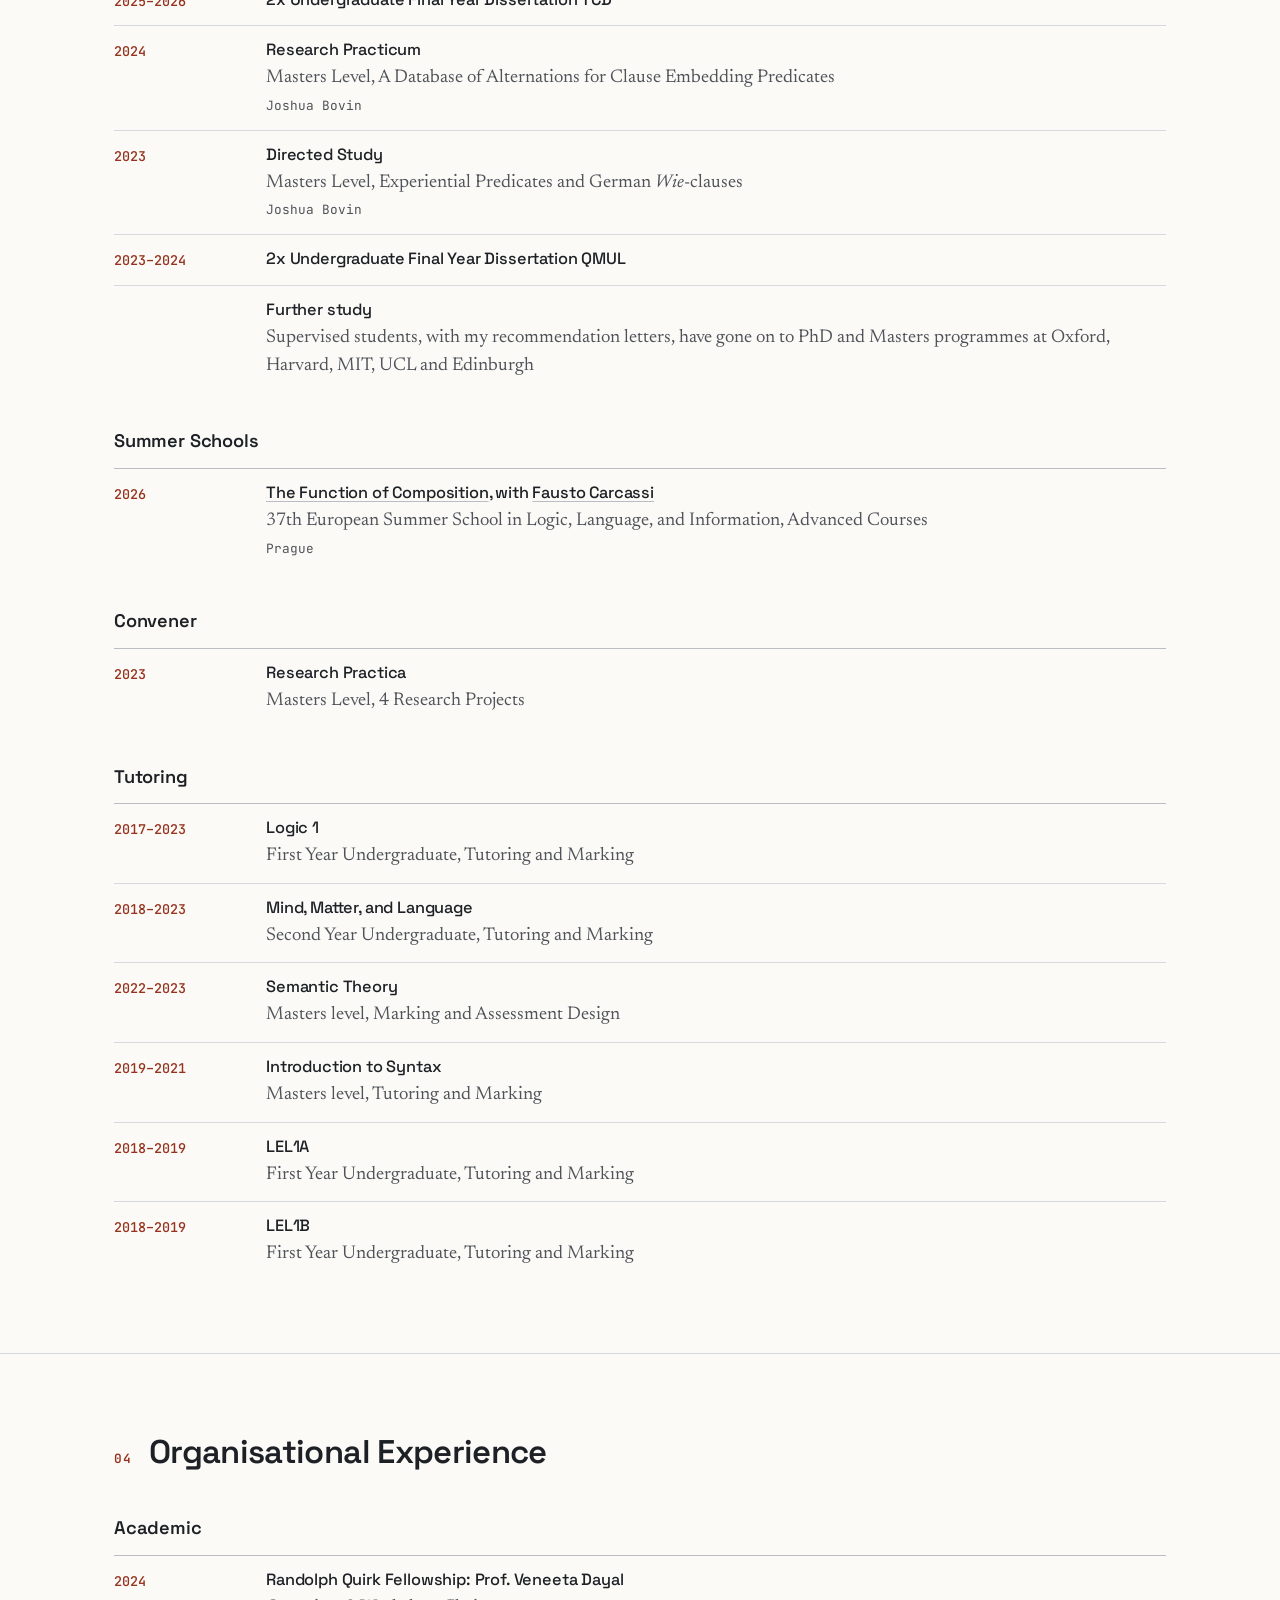
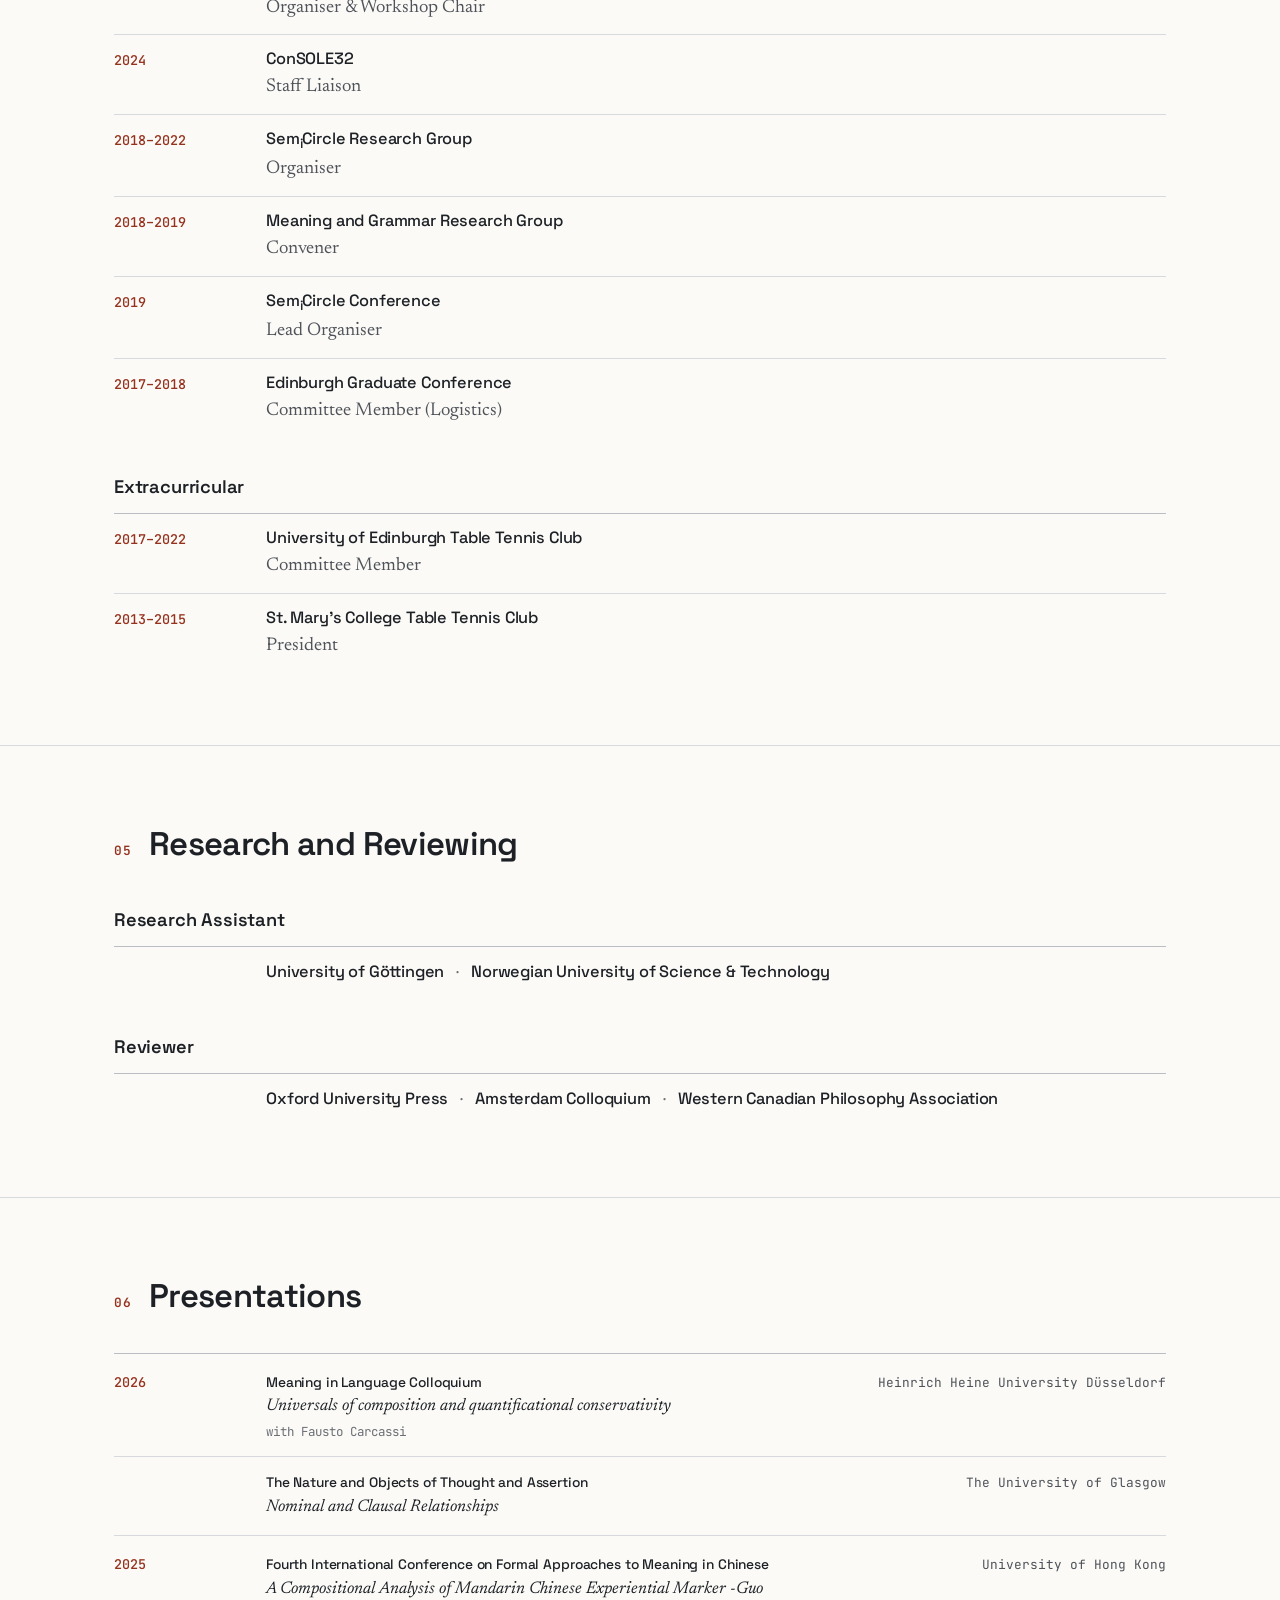
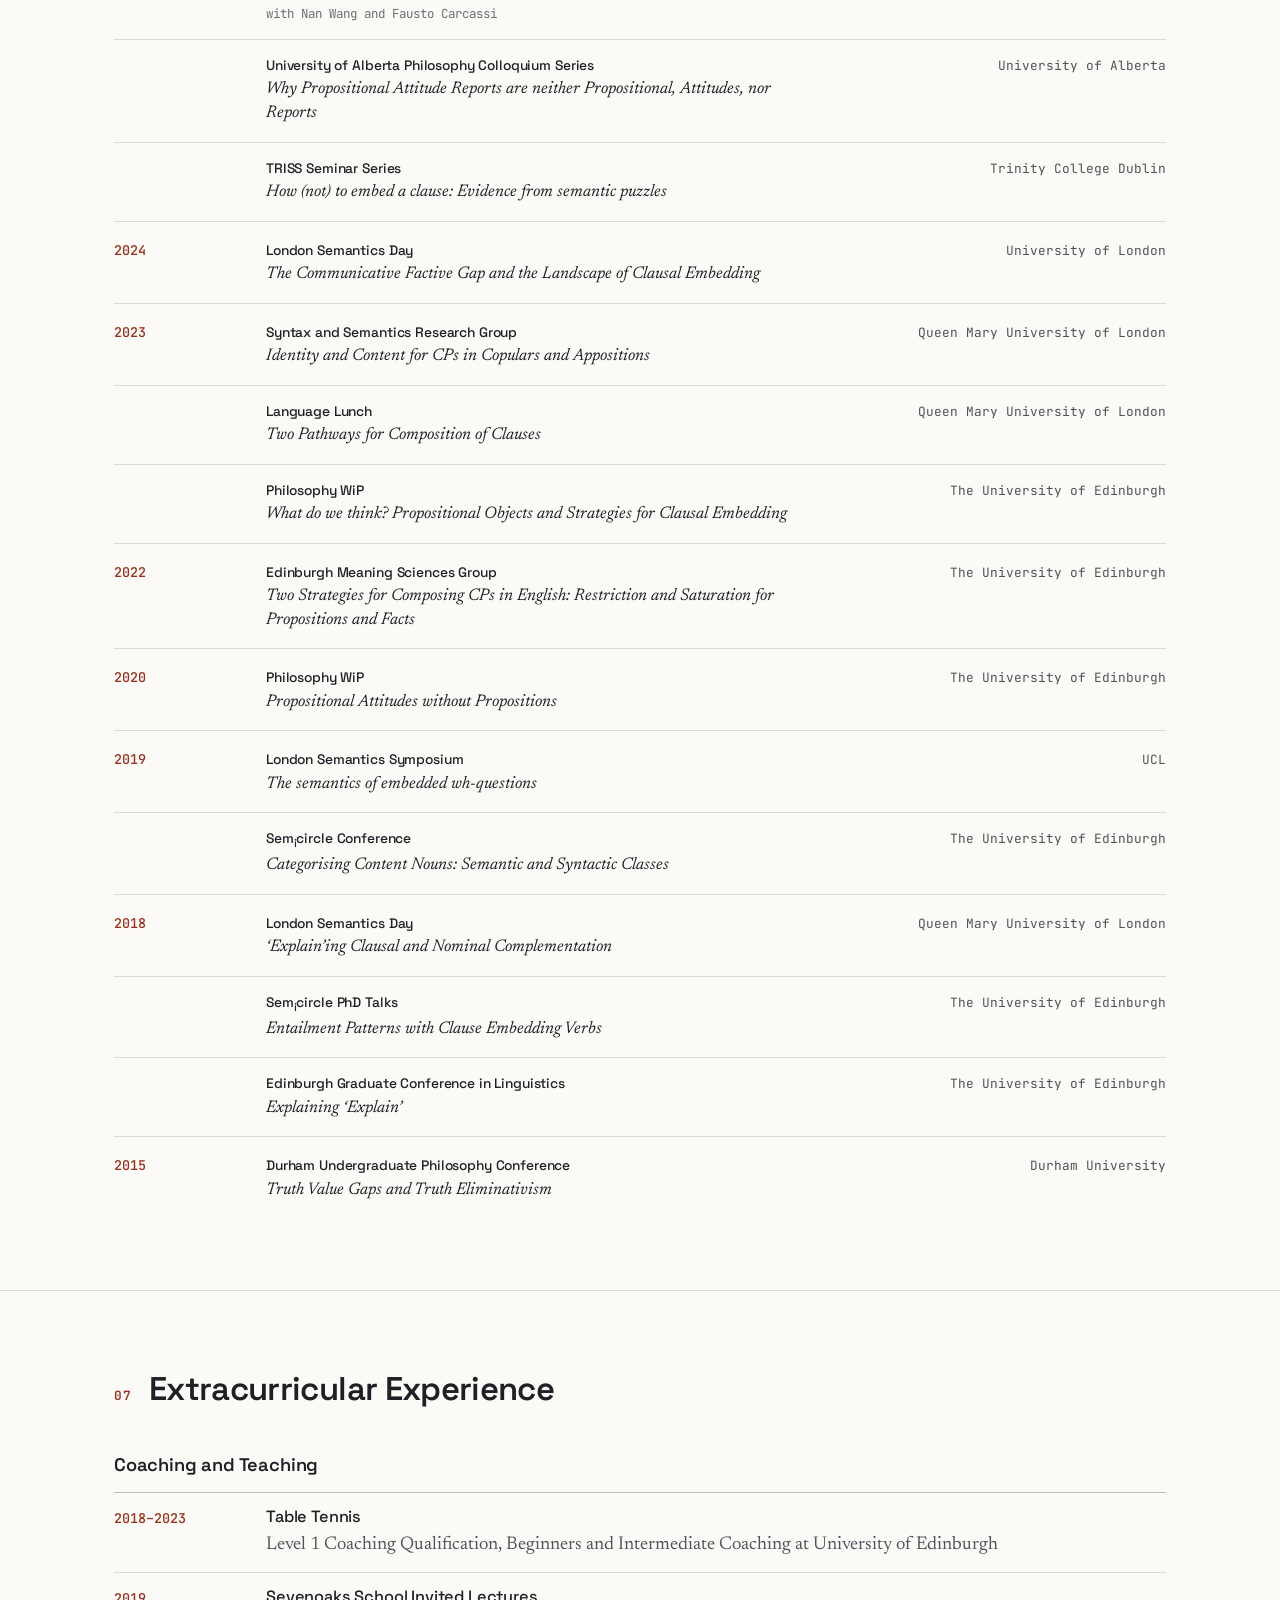
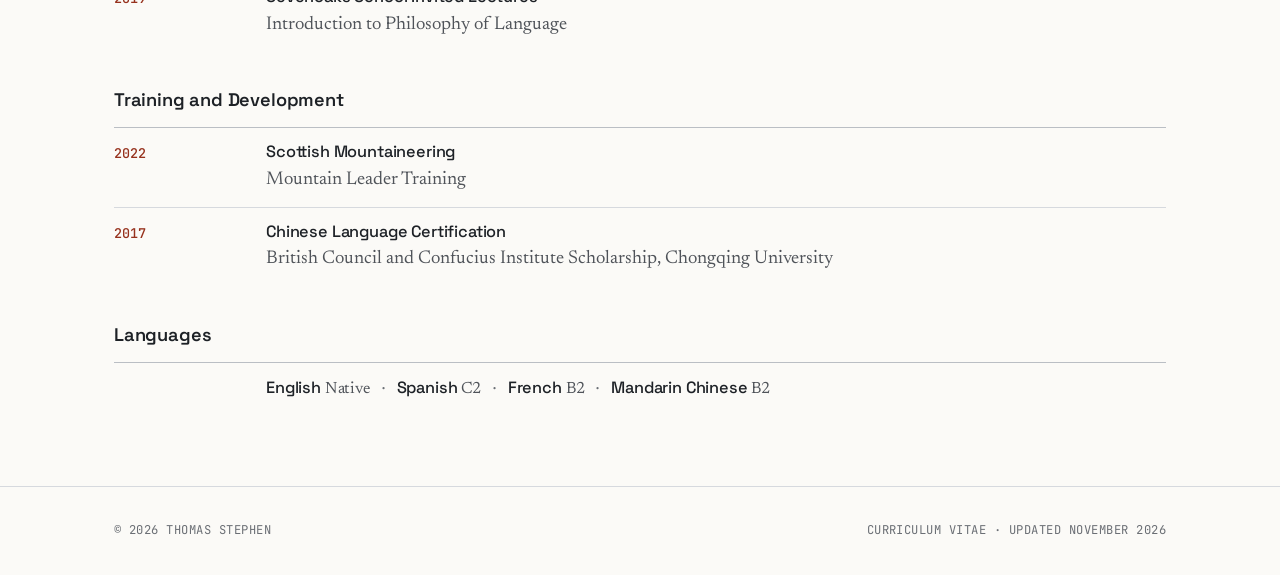
==== commit 7cb9d308: "Talks: Düsseldorf above ESSLLI; the ESSLLI talk on the homepage only, so the CV PDF is three pages a" ====
--- a/cv/index.html
+++ b/cv/index.html
@@ -174,7 +174,7 @@
       <span class="upd">Updated November 2026</span>
     </div>
   </div>
-  <section id="education"><div class="wrap"><div class="sec-head"><span class="sec-num">01</span><h2 class="sec-title">Education</h2></div><div class="rows"><div class="row"><div class="when">2017–2023</div><div class="body"><div class="what">PhD Linguistics and English Language</div><div class="where">University of Edinburgh</div><ul class="notes"><li>Thesis: <a href="../files/TSPhD.pdf"><em>The Semantics of Nominal and Clausal Embedding</em></a></li><li>Supervisors: Dr. <a href="http://robtruswell.com/" target="_blank" rel="noopener">Robert Truswell</a>, Dr. <a href="https://bryanpickel.weebly.com/" target="_blank" rel="noopener">Bryan Pickel</a>, Dr. <a href="https://www.wataruuegaki.com/" target="_blank" rel="noopener">Wataru Uegaki</a></li></ul></div></div><div class="row"><div class="when">2015–2016</div><div class="body"><div class="what">MSc Philosophy</div><div class="where">University of Edinburgh</div><ul class="notes"><li>Thesis: <em>The Modifier Analysis of Propositional Attitudes</em></li><li>Supervisor: Dr. Bryan Pickel</li></ul></div></div><div class="row"><div class="when">2012–2015</div><div class="body"><div class="what">BA Philosophy (First Class)</div><div class="where">Durham University</div><ul class="notes"><li>Dissertation: <em>Non-Belief Attitudes in Scientific Contexts</em></li><li>Supervisor: Prof. Peter Vickers</li></ul></div></div></div></div></section><section id="employment"><div class="wrap"><div class="sec-head"><span class="sec-num">02</span><h2 class="sec-title">Employment</h2></div><div class="rows"><div class="row"><div class="when">2024–present</div><div class="body"><div class="what">Fellow in Linguistics</div><div class="where">Trinity College Dublin</div></div></div><div class="row"><div class="when">2023–2024</div><div class="body"><div class="what">Lecturer in Linguistics (Semantics)</div><div class="where">Queen Mary University of London</div></div></div><div class="row"><div class="when">2017–2023</div><div class="body"><div class="what">Tutor in Linguistics and Philosophy</div><div class="where">University of Edinburgh</div></div></div></div></div></section><section id="teaching"><div class="wrap"><div class="sec-head"><span class="sec-num">03</span><h2 class="sec-title">Teaching Experience</h2></div><div class="group lvl0"><h3>Lecturing</h3><div class="group lvl1"><h4>Trinity College Dublin</h4><div class="rows"><div class="row"><div class="when">2024–2027</div><div class="body"><div class="what">Semantics I</div><div class="detail">First Year Undergraduate, Lecturer and Course Organiser</div></div></div><div class="row"><div class="when">2024–2027</div><div class="body"><div class="what">Semantics II</div><div class="detail">Third Year Undergraduate, Lecturer and Course Organiser</div></div></div><div class="row"><div class="when">2024–2027</div><div class="body"><div class="what">Semantics III</div><div class="detail">Fourth Year Undergraduate, Lecturer and Course Organiser</div></div></div><div class="row"><div class="when">2024–2027</div><div class="body"><div class="what">Pragmatics I</div><div class="detail">Second Year Undergraduate, Lecturer and Course Organiser</div></div></div><div class="row"><div class="when">2024–2027</div><div class="body"><div class="what">Pragmatics II</div><div class="detail">Fourth Year Undergraduate, Lecturer and Course Organiser</div></div></div><div class="row"><div class="when">2024–2027</div><div class="body"><div class="what">Describing Meaning</div><div class="detail">Masters Level, Lecturer and Course Organiser</div></div></div><div class="row"><div class="when">2024–2027</div><div class="body"><div class="what">Linguistic Pragmatics</div><div class="detail">Masters Level, Lecturer and Course Organiser</div></div></div><div class="row"><div class="when">2024–2027</div><div class="body"><div class="what">Advanced Topics in Semantics and Pragmatics</div><div class="detail">Final Year Undergraduate, Lecturer and Course Organiser</div><div class="detail topics">Model Theory · Modality · Presupposition · Dynamic Semantics · Scalar Implicature · Rational Speech Act Models</div></div></div></div></div><div class="group lvl1"><h4>Queen Mary University of London</h4><div class="rows"><div class="row"><div class="when">2024</div><div class="body"><div class="what">Meaning in the Real World</div><div class="detail">Final Year Undergraduate, Convener and Lecturer</div></div></div><div class="row"><div class="when">2024</div><div class="body"><div class="what">Syntax II: Explaining Grammatical Structures</div><div class="detail">Second Year Undergraduate</div></div></div><div class="row"><div class="when">2023</div><div class="body"><div class="what">Formal Semantics</div><div class="detail">Masters level, Convener and Lecturer</div></div></div><div class="row"><div class="when">2023</div><div class="body"><div class="what">Introduction to Semantics</div><div class="detail">Second Year Undergraduate, Convener and Lecturer</div></div></div></div></div><div class="group lvl1"><h4>University of Edinburgh</h4><div class="rows"><div class="row"><div class="when">2023</div><div class="body"><div class="what">Logic 1</div><div class="detail">First Year Undergraduate</div></div></div><div class="row"><div class="when">2022</div><div class="body"><div class="what">Puzzles and Paradoxes</div><div class="detail">Third/Fourth Year Undergraduate</div></div></div></div></div></div><div class="group lvl0"><h3>Supervision</h3><div class="rows"><div class="row"><div class="when">2024–2026</div><div class="body"><div class="what">5x Masters Theses <em>TCD</em></div></div></div><div class="row"><div class="when">2025–2026</div><div class="body"><div class="what">2x Undergraduate Final Year Dissertation <em>TCD</em></div></div></div><div class="row"><div class="when">2024</div><div class="body"><div class="what">Research Practicum</div><div class="detail">Masters Level, A Database of Alternations for Clause Embedding Predicates</div><div class="where">Joshua Bovin</div></div></div><div class="row"><div class="when">2023</div><div class="body"><div class="what">Directed Study</div><div class="detail">Masters Level, Experiential Predicates and German <em>Wie</em>-clauses</div><div class="where">Joshua Bovin</div></div></div><div class="row"><div class="when">2023–2024</div><div class="body"><div class="what">2x Undergraduate Final Year Dissertation <em>QMUL</em></div></div></div><div class="row"><div class="when"></div><div class="body"><div class="what">Further study</div><div class="detail">Supervised students, with my recommendation letters, have gone on to PhD and Masters programmes at Oxford, Harvard, MIT, UCL and Edinburgh</div></div></div></div></div><div class="group lvl0"><h3>Summer Schools</h3><div class="rows"><div class="row"><div class="when">2026</div><div class="body"><div class="what"><a href="https://2026.esslli.eu/courses-workshops-accepted/course-information.html#C60" target="_blank" rel="noopener">The Function of Composition</a>, with <a href="https://faustocarcassi.com/" target="_blank" rel="noopener">Fausto Carcassi</a></div><div class="detail">37th European Summer School in Logic, Language, and Information, Advanced Courses</div><div class="where">Prague</div></div></div></div></div><div class="group lvl0"><h3>Convener</h3><div class="rows"><div class="row"><div class="when">2023</div><div class="body"><div class="what">Research Practica</div><div class="detail">Masters Level, 4 Research Projects</div></div></div></div></div><div class="group lvl0"><h3>Tutoring</h3><div class="rows"><div class="row"><div class="when">2017–2023</div><div class="body"><div class="what">Logic 1</div><div class="detail">First Year Undergraduate, Tutoring and Marking</div></div></div><div class="row"><div class="when">2018–2023</div><div class="body"><div class="what">Mind, Matter, and Language</div><div class="detail">Second Year Undergraduate, Tutoring and Marking</div></div></div><div class="row"><div class="when">2022–2023</div><div class="body"><div class="what">Semantic Theory</div><div class="detail">Masters level, Marking and Assessment Design</div></div></div><div class="row"><div class="when">2019–2021</div><div class="body"><div class="what">Introduction to Syntax</div><div class="detail">Masters level, Tutoring and Marking</div></div></div><div class="row"><div class="when">2018–2019</div><div class="body"><div class="what">LEL1A</div><div class="detail">First Year Undergraduate, Tutoring and Marking</div></div></div><div class="row"><div class="when">2018–2019</div><div class="body"><div class="what">LEL1B</div><div class="detail">First Year Undergraduate, Tutoring and Marking</div></div></div></div></div></div></section><section id="organisation"><div class="wrap"><div class="sec-head"><span class="sec-num">04</span><h2 class="sec-title">Organisational Experience</h2></div><div class="group lvl0"><h3>Academic</h3><div class="rows"><div class="row"><div class="when">2024</div><div class="body"><div class="what">Randolph Quirk Fellowship: Prof. Veneeta Dayal</div><div class="detail">Organiser &amp; Workshop Chair</div></div></div><div class="row"><div class="when">2024</div><div class="body"><div class="what">ConSOLE32</div><div class="detail">Staff Liaison</div></div></div><div class="row"><div class="when">2018–2022</div><div class="body"><div class="what">Sem<sub>i</sub>Circle Research Group</div><div class="detail">Organiser</div></div></div><div class="row"><div class="when">2018–2019</div><div class="body"><div class="what">Meaning and Grammar Research Group</div><div class="detail">Convener</div></div></div><div class="row"><div class="when">2019</div><div class="body"><div class="what">Sem<sub>i</sub>Circle Conference</div><div class="detail">Lead Organiser</div></div></div><div class="row"><div class="when">2017–2018</div><div class="body"><div class="what">Edinburgh Graduate Conference</div><div class="detail">Committee Member (Logistics)</div></div></div></div></div><div class="group lvl0"><h3>Extracurricular</h3><div class="rows"><div class="row"><div class="when">2017–2022</div><div class="body"><div class="what">University of Edinburgh Table Tennis Club</div><div class="detail">Committee Member</div></div></div><div class="row"><div class="when">2013–2015</div><div class="body"><div class="what">St. Mary's College Table Tennis Club</div><div class="detail">President</div></div></div></div></div></div></section><section id="reviewing"><div class="wrap"><div class="sec-head"><span class="sec-num">05</span><h2 class="sec-title">Research and Reviewing</h2></div><div class="group lvl0"><h3>Research Assistant</h3><div class="rows"><div class="row"><div class="when"></div><div class="body"><ul class="inline-list"><li>University of Göttingen</li><li>Norwegian University of Science &amp; Technology</li></ul></div></div></div></div><div class="group lvl0"><h3>Reviewer</h3><div class="rows"><div class="row"><div class="when"></div><div class="body"><ul class="inline-list"><li>Oxford University Press</li><li>Amsterdam Colloquium</li><li>Western Canadian Philosophy Association</li></ul></div></div></div></div></div></section><section id="presentations"><div class="wrap"><div class="sec-head"><span class="sec-num">06</span><h2 class="sec-title">Presentations</h2></div><div class="talks"><div class="talk"><div class="yr">2026</div><div class="tt"><span class="ev">37th European Summer School in Logic, Language, and Information, Advanced Course<span class="at"> · ESSLLI 2026, Prague</span></span><em>The Function of Composition. Composition in dependent type theory</em><span class="co">with Fausto Carcassi</span></div><div class="vn">ESSLLI 2026, Prague</div></div><div class="talk"><div class="yr"></div><div class="tt"><span class="ev">Meaning in Language Colloquium<span class="at"> · Heinrich Heine University Düsseldorf</span></span><em>Universals of composition and quantificational conservativity</em><span class="co">with Fausto Carcassi</span></div><div class="vn">Heinrich Heine University Düsseldorf</div></div><div class="talk"><div class="yr"></div><div class="tt"><span class="ev">The Nature and Objects of Thought and Assertion<span class="at"> · The University of Glasgow</span></span><em>Nominal and Clausal Relationships</em></div><div class="vn">The University of Glasgow</div></div><div class="talk"><div class="yr">2025</div><div class="tt"><span class="ev">Fourth International Conference on Formal Approaches to Meaning in Chinese<span class="at"> · University of Hong Kong</span></span><em>A Compositional Analysis of Mandarin Chinese Experiential Marker -Guo</em><span class="co">with Nan Wang and Fausto Carcassi</span></div><div class="vn">University of Hong Kong</div></div><div class="talk"><div class="yr"></div><div class="tt"><span class="ev">University of Alberta Philosophy Colloquium Series<span class="at"> · University of Alberta</span></span><em>Why Propositional Attitude Reports are neither Propositional, Attitudes, nor Reports</em></div><div class="vn">University of Alberta</div></div><div class="talk"><div class="yr"></div><div class="tt"><span class="ev">TRISS Seminar Series<span class="at"> · Trinity College Dublin</span></span><em>How (not) to embed a clause: Evidence from semantic puzzles</em></div><div class="vn">Trinity College Dublin</div></div><div class="talk"><div class="yr">2024</div><div class="tt"><span class="ev">London Semantics Day<span class="at"> · University of London</span></span><em>The Communicative Factive Gap and the Landscape of Clausal Embedding</em></div><div class="vn">University of London</div></div><div class="talk"><div class="yr">2023</div><div class="tt"><span class="ev">Syntax and Semantics Research Group<span class="at"> · Queen Mary University of London</span></span><em>Identity and Content for CPs in Copulars and Appositions</em></div><div class="vn">Queen Mary University of London</div></div><div class="talk"><div class="yr"></div><div class="tt"><span class="ev">Language Lunch<span class="at"> · Queen Mary University of London</span></span><em>Two Pathways for Composition of Clauses</em></div><div class="vn">Queen Mary University of London</div></div><div class="talk"><div class="yr"></div><div class="tt"><span class="ev">Philosophy WiP<span class="at"> · The University of Edinburgh</span></span><em>What do we think? Propositional Objects and Strategies for Clausal Embedding</em></div><div class="vn">The University of Edinburgh</div></div><div class="talk"><div class="yr">2022</div><div class="tt"><span class="ev">Edinburgh Meaning Sciences Group<span class="at"> · The University of Edinburgh</span></span><em>Two Strategies for Composing CPs in English: Restriction and Saturation for Propositions and Facts</em></div><div class="vn">The University of Edinburgh</div></div><div class="talk"><div class="yr">2020</div><div class="tt"><span class="ev">Philosophy WiP<span class="at"> · The University of Edinburgh</span></span><em>Propositional Attitudes without Propositions</em></div><div class="vn">The University of Edinburgh</div></div><div class="talk"><div class="yr">2019</div><div class="tt"><span class="ev">London Semantics Symposium<span class="at"> · UCL</span></span><em>The semantics of embedded wh-questions</em></div><div class="vn">UCL</div></div><div class="talk"><div class="yr"></div><div class="tt"><span class="ev">Sem<sub>i</sub>circle Conference<span class="at"> · The University of Edinburgh</span></span><em>Categorising Content Nouns: Semantic and Syntactic Classes</em></div><div class="vn">The University of Edinburgh</div></div><div class="talk"><div class="yr">2018</div><div class="tt"><span class="ev">London Semantics Day<span class="at"> · Queen Mary University of London</span></span><em>‘Explain’ing Clausal and Nominal Complementation</em></div><div class="vn">Queen Mary University of London</div></div><div class="talk"><div class="yr"></div><div class="tt"><span class="ev">Sem<sub>i</sub>circle PhD Talks<span class="at"> · The University of Edinburgh</span></span><em>Entailment Patterns with Clause Embedding Verbs</em></div><div class="vn">The University of Edinburgh</div></div><div class="talk"><div class="yr"></div><div class="tt"><span class="ev">Edinburgh Graduate Conference in Linguistics<span class="at"> · The University of Edinburgh</span></span><em>Explaining ‘Explain’</em></div><div class="vn">The University of Edinburgh</div></div><div class="talk"><div class="yr">2015</div><div class="tt"><span class="ev">Durham Undergraduate Philosophy Conference<span class="at"> · Durham University</span></span><em>Truth Value Gaps and Truth Eliminativism</em></div><div class="vn">Durham University</div></div></div></div></section><section id="extracurricular"><div class="wrap"><div class="sec-head"><span class="sec-num">07</span><h2 class="sec-title">Extracurricular Experience</h2></div><div class="group lvl0"><h3>Coaching and Teaching</h3><div class="rows"><div class="row"><div class="when">2018–2023</div><div class="body"><div class="what">Table Tennis</div><div class="detail">Level 1 Coaching Qualification, Beginners and Intermediate Coaching at University of Edinburgh</div></div></div><div class="row"><div class="when">2019</div><div class="body"><div class="what">Sevenoaks School Invited Lectures</div><div class="detail">Introduction to Philosophy of Language</div></div></div></div></div><div class="group lvl0"><h3>Training and Development</h3><div class="rows"><div class="row"><div class="when">2022</div><div class="body"><div class="what">Scottish Mountaineering</div><div class="detail">Mountain Leader Training</div></div></div><div class="row"><div class="when">2017</div><div class="body"><div class="what">Chinese Language Certification</div><div class="detail">British Council and Confucius Institute Scholarship, Chongqing University</div></div></div></div></div><div class="group lvl0"><h3>Languages</h3><div class="rows"><div class="row"><div class="when"></div><div class="body"><ul class="inline-list"><li>English <span class="detail">Native</span></li><li>Spanish <span class="detail">C2</span></li><li>French <span class="detail">B2</span></li><li>Mandarin Chinese <span class="detail">B2</span></li></ul></div></div></div></div></div></section>
+  <section id="education"><div class="wrap"><div class="sec-head"><span class="sec-num">01</span><h2 class="sec-title">Education</h2></div><div class="rows"><div class="row"><div class="when">2017–2023</div><div class="body"><div class="what">PhD Linguistics and English Language</div><div class="where">University of Edinburgh</div><ul class="notes"><li>Thesis: <a href="../files/TSPhD.pdf"><em>The Semantics of Nominal and Clausal Embedding</em></a></li><li>Supervisors: Dr. <a href="http://robtruswell.com/" target="_blank" rel="noopener">Robert Truswell</a>, Dr. <a href="https://bryanpickel.weebly.com/" target="_blank" rel="noopener">Bryan Pickel</a>, Dr. <a href="https://www.wataruuegaki.com/" target="_blank" rel="noopener">Wataru Uegaki</a></li></ul></div></div><div class="row"><div class="when">2015–2016</div><div class="body"><div class="what">MSc Philosophy</div><div class="where">University of Edinburgh</div><ul class="notes"><li>Thesis: <em>The Modifier Analysis of Propositional Attitudes</em></li><li>Supervisor: Dr. Bryan Pickel</li></ul></div></div><div class="row"><div class="when">2012–2015</div><div class="body"><div class="what">BA Philosophy (First Class)</div><div class="where">Durham University</div><ul class="notes"><li>Dissertation: <em>Non-Belief Attitudes in Scientific Contexts</em></li><li>Supervisor: Prof. Peter Vickers</li></ul></div></div></div></div></section><section id="employment"><div class="wrap"><div class="sec-head"><span class="sec-num">02</span><h2 class="sec-title">Employment</h2></div><div class="rows"><div class="row"><div class="when">2024–present</div><div class="body"><div class="what">Fellow in Linguistics</div><div class="where">Trinity College Dublin</div></div></div><div class="row"><div class="when">2023–2024</div><div class="body"><div class="what">Lecturer in Linguistics (Semantics)</div><div class="where">Queen Mary University of London</div></div></div><div class="row"><div class="when">2017–2023</div><div class="body"><div class="what">Tutor in Linguistics and Philosophy</div><div class="where">University of Edinburgh</div></div></div></div></div></section><section id="teaching"><div class="wrap"><div class="sec-head"><span class="sec-num">03</span><h2 class="sec-title">Teaching Experience</h2></div><div class="group lvl0"><h3>Lecturing</h3><div class="group lvl1"><h4>Trinity College Dublin</h4><div class="rows"><div class="row"><div class="when">2024–2027</div><div class="body"><div class="what">Semantics I</div><div class="detail">First Year Undergraduate, Lecturer and Course Organiser</div></div></div><div class="row"><div class="when">2024–2027</div><div class="body"><div class="what">Semantics II</div><div class="detail">Third Year Undergraduate, Lecturer and Course Organiser</div></div></div><div class="row"><div class="when">2024–2027</div><div class="body"><div class="what">Semantics III</div><div class="detail">Fourth Year Undergraduate, Lecturer and Course Organiser</div></div></div><div class="row"><div class="when">2024–2027</div><div class="body"><div class="what">Pragmatics I</div><div class="detail">Second Year Undergraduate, Lecturer and Course Organiser</div></div></div><div class="row"><div class="when">2024–2027</div><div class="body"><div class="what">Pragmatics II</div><div class="detail">Fourth Year Undergraduate, Lecturer and Course Organiser</div></div></div><div class="row"><div class="when">2024–2027</div><div class="body"><div class="what">Describing Meaning</div><div class="detail">Masters Level, Lecturer and Course Organiser</div></div></div><div class="row"><div class="when">2024–2027</div><div class="body"><div class="what">Linguistic Pragmatics</div><div class="detail">Masters Level, Lecturer and Course Organiser</div></div></div><div class="row"><div class="when">2024–2027</div><div class="body"><div class="what">Advanced Topics in Semantics and Pragmatics</div><div class="detail">Final Year Undergraduate, Lecturer and Course Organiser</div><div class="detail topics">Model Theory · Modality · Presupposition · Dynamic Semantics · Scalar Implicature · Rational Speech Act Models</div></div></div></div></div><div class="group lvl1"><h4>Queen Mary University of London</h4><div class="rows"><div class="row"><div class="when">2024</div><div class="body"><div class="what">Meaning in the Real World</div><div class="detail">Final Year Undergraduate, Convener and Lecturer</div></div></div><div class="row"><div class="when">2024</div><div class="body"><div class="what">Syntax II: Explaining Grammatical Structures</div><div class="detail">Second Year Undergraduate</div></div></div><div class="row"><div class="when">2023</div><div class="body"><div class="what">Formal Semantics</div><div class="detail">Masters level, Convener and Lecturer</div></div></div><div class="row"><div class="when">2023</div><div class="body"><div class="what">Introduction to Semantics</div><div class="detail">Second Year Undergraduate, Convener and Lecturer</div></div></div></div></div><div class="group lvl1"><h4>University of Edinburgh</h4><div class="rows"><div class="row"><div class="when">2023</div><div class="body"><div class="what">Logic 1</div><div class="detail">First Year Undergraduate</div></div></div><div class="row"><div class="when">2022</div><div class="body"><div class="what">Puzzles and Paradoxes</div><div class="detail">Third/Fourth Year Undergraduate</div></div></div></div></div></div><div class="group lvl0"><h3>Supervision</h3><div class="rows"><div class="row"><div class="when">2024–2026</div><div class="body"><div class="what">5x Masters Theses <em>TCD</em></div></div></div><div class="row"><div class="when">2025–2026</div><div class="body"><div class="what">2x Undergraduate Final Year Dissertation <em>TCD</em></div></div></div><div class="row"><div class="when">2024</div><div class="body"><div class="what">Research Practicum</div><div class="detail">Masters Level, A Database of Alternations for Clause Embedding Predicates</div><div class="where">Joshua Bovin</div></div></div><div class="row"><div class="when">2023</div><div class="body"><div class="what">Directed Study</div><div class="detail">Masters Level, Experiential Predicates and German <em>Wie</em>-clauses</div><div class="where">Joshua Bovin</div></div></div><div class="row"><div class="when">2023–2024</div><div class="body"><div class="what">2x Undergraduate Final Year Dissertation <em>QMUL</em></div></div></div><div class="row"><div class="when"></div><div class="body"><div class="what">Further study</div><div class="detail">Supervised students, with my recommendation letters, have gone on to PhD and Masters programmes at Oxford, Harvard, MIT, UCL and Edinburgh</div></div></div></div></div><div class="group lvl0"><h3>Summer Schools</h3><div class="rows"><div class="row"><div class="when">2026</div><div class="body"><div class="what"><a href="https://2026.esslli.eu/courses-workshops-accepted/course-information.html#C60" target="_blank" rel="noopener">The Function of Composition</a>, with <a href="https://faustocarcassi.com/" target="_blank" rel="noopener">Fausto Carcassi</a></div><div class="detail">37th European Summer School in Logic, Language, and Information, Advanced Courses</div><div class="where">Prague</div></div></div></div></div><div class="group lvl0"><h3>Convener</h3><div class="rows"><div class="row"><div class="when">2023</div><div class="body"><div class="what">Research Practica</div><div class="detail">Masters Level, 4 Research Projects</div></div></div></div></div><div class="group lvl0"><h3>Tutoring</h3><div class="rows"><div class="row"><div class="when">2017–2023</div><div class="body"><div class="what">Logic 1</div><div class="detail">First Year Undergraduate, Tutoring and Marking</div></div></div><div class="row"><div class="when">2018–2023</div><div class="body"><div class="what">Mind, Matter, and Language</div><div class="detail">Second Year Undergraduate, Tutoring and Marking</div></div></div><div class="row"><div class="when">2022–2023</div><div class="body"><div class="what">Semantic Theory</div><div class="detail">Masters level, Marking and Assessment Design</div></div></div><div class="row"><div class="when">2019–2021</div><div class="body"><div class="what">Introduction to Syntax</div><div class="detail">Masters level, Tutoring and Marking</div></div></div><div class="row"><div class="when">2018–2019</div><div class="body"><div class="what">LEL1A</div><div class="detail">First Year Undergraduate, Tutoring and Marking</div></div></div><div class="row"><div class="when">2018–2019</div><div class="body"><div class="what">LEL1B</div><div class="detail">First Year Undergraduate, Tutoring and Marking</div></div></div></div></div></div></section><section id="organisation"><div class="wrap"><div class="sec-head"><span class="sec-num">04</span><h2 class="sec-title">Organisational Experience</h2></div><div class="group lvl0"><h3>Academic</h3><div class="rows"><div class="row"><div class="when">2024</div><div class="body"><div class="what">Randolph Quirk Fellowship: Prof. Veneeta Dayal</div><div class="detail">Organiser &amp; Workshop Chair</div></div></div><div class="row"><div class="when">2024</div><div class="body"><div class="what">ConSOLE32</div><div class="detail">Staff Liaison</div></div></div><div class="row"><div class="when">2018–2022</div><div class="body"><div class="what">Sem<sub>i</sub>Circle Research Group</div><div class="detail">Organiser</div></div></div><div class="row"><div class="when">2018–2019</div><div class="body"><div class="what">Meaning and Grammar Research Group</div><div class="detail">Convener</div></div></div><div class="row"><div class="when">2019</div><div class="body"><div class="what">Sem<sub>i</sub>Circle Conference</div><div class="detail">Lead Organiser</div></div></div><div class="row"><div class="when">2017–2018</div><div class="body"><div class="what">Edinburgh Graduate Conference</div><div class="detail">Committee Member (Logistics)</div></div></div></div></div><div class="group lvl0"><h3>Extracurricular</h3><div class="rows"><div class="row"><div class="when">2017–2022</div><div class="body"><div class="what">University of Edinburgh Table Tennis Club</div><div class="detail">Committee Member</div></div></div><div class="row"><div class="when">2013–2015</div><div class="body"><div class="what">St. Mary's College Table Tennis Club</div><div class="detail">President</div></div></div></div></div></div></section><section id="reviewing"><div class="wrap"><div class="sec-head"><span class="sec-num">05</span><h2 class="sec-title">Research and Reviewing</h2></div><div class="group lvl0"><h3>Research Assistant</h3><div class="rows"><div class="row"><div class="when"></div><div class="body"><ul class="inline-list"><li>University of Göttingen</li><li>Norwegian University of Science &amp; Technology</li></ul></div></div></div></div><div class="group lvl0"><h3>Reviewer</h3><div class="rows"><div class="row"><div class="when"></div><div class="body"><ul class="inline-list"><li>Oxford University Press</li><li>Amsterdam Colloquium</li><li>Western Canadian Philosophy Association</li></ul></div></div></div></div></div></section><section id="presentations"><div class="wrap"><div class="sec-head"><span class="sec-num">06</span><h2 class="sec-title">Presentations</h2></div><div class="talks"><div class="talk"><div class="yr">2026</div><div class="tt"><span class="ev">Meaning in Language Colloquium<span class="at"> · Heinrich Heine University Düsseldorf</span></span><em>Universals of composition and quantificational conservativity</em><span class="co">with Fausto Carcassi</span></div><div class="vn">Heinrich Heine University Düsseldorf</div></div><div class="talk"><div class="yr"></div><div class="tt"><span class="ev">The Nature and Objects of Thought and Assertion<span class="at"> · The University of Glasgow</span></span><em>Nominal and Clausal Relationships</em></div><div class="vn">The University of Glasgow</div></div><div class="talk"><div class="yr">2025</div><div class="tt"><span class="ev">Fourth International Conference on Formal Approaches to Meaning in Chinese<span class="at"> · University of Hong Kong</span></span><em>A Compositional Analysis of Mandarin Chinese Experiential Marker -Guo</em><span class="co">with Nan Wang and Fausto Carcassi</span></div><div class="vn">University of Hong Kong</div></div><div class="talk"><div class="yr"></div><div class="tt"><span class="ev">University of Alberta Philosophy Colloquium Series<span class="at"> · University of Alberta</span></span><em>Why Propositional Attitude Reports are neither Propositional, Attitudes, nor Reports</em></div><div class="vn">University of Alberta</div></div><div class="talk"><div class="yr"></div><div class="tt"><span class="ev">TRISS Seminar Series<span class="at"> · Trinity College Dublin</span></span><em>How (not) to embed a clause: Evidence from semantic puzzles</em></div><div class="vn">Trinity College Dublin</div></div><div class="talk"><div class="yr">2024</div><div class="tt"><span class="ev">London Semantics Day<span class="at"> · University of London</span></span><em>The Communicative Factive Gap and the Landscape of Clausal Embedding</em></div><div class="vn">University of London</div></div><div class="talk"><div class="yr">2023</div><div class="tt"><span class="ev">Syntax and Semantics Research Group<span class="at"> · Queen Mary University of London</span></span><em>Identity and Content for CPs in Copulars and Appositions</em></div><div class="vn">Queen Mary University of London</div></div><div class="talk"><div class="yr"></div><div class="tt"><span class="ev">Language Lunch<span class="at"> · Queen Mary University of London</span></span><em>Two Pathways for Composition of Clauses</em></div><div class="vn">Queen Mary University of London</div></div><div class="talk"><div class="yr"></div><div class="tt"><span class="ev">Philosophy WiP<span class="at"> · The University of Edinburgh</span></span><em>What do we think? Propositional Objects and Strategies for Clausal Embedding</em></div><div class="vn">The University of Edinburgh</div></div><div class="talk"><div class="yr">2022</div><div class="tt"><span class="ev">Edinburgh Meaning Sciences Group<span class="at"> · The University of Edinburgh</span></span><em>Two Strategies for Composing CPs in English: Restriction and Saturation for Propositions and Facts</em></div><div class="vn">The University of Edinburgh</div></div><div class="talk"><div class="yr">2020</div><div class="tt"><span class="ev">Philosophy WiP<span class="at"> · The University of Edinburgh</span></span><em>Propositional Attitudes without Propositions</em></div><div class="vn">The University of Edinburgh</div></div><div class="talk"><div class="yr">2019</div><div class="tt"><span class="ev">London Semantics Symposium<span class="at"> · UCL</span></span><em>The semantics of embedded wh-questions</em></div><div class="vn">UCL</div></div><div class="talk"><div class="yr"></div><div class="tt"><span class="ev">Sem<sub>i</sub>circle Conference<span class="at"> · The University of Edinburgh</span></span><em>Categorising Content Nouns: Semantic and Syntactic Classes</em></div><div class="vn">The University of Edinburgh</div></div><div class="talk"><div class="yr">2018</div><div class="tt"><span class="ev">London Semantics Day<span class="at"> · Queen Mary University of London</span></span><em>‘Explain’ing Clausal and Nominal Complementation</em></div><div class="vn">Queen Mary University of London</div></div><div class="talk"><div class="yr"></div><div class="tt"><span class="ev">Sem<sub>i</sub>circle PhD Talks<span class="at"> · The University of Edinburgh</span></span><em>Entailment Patterns with Clause Embedding Verbs</em></div><div class="vn">The University of Edinburgh</div></div><div class="talk"><div class="yr"></div><div class="tt"><span class="ev">Edinburgh Graduate Conference in Linguistics<span class="at"> · The University of Edinburgh</span></span><em>Explaining ‘Explain’</em></div><div class="vn">The University of Edinburgh</div></div><div class="talk"><div class="yr">2015</div><div class="tt"><span class="ev">Durham Undergraduate Philosophy Conference<span class="at"> · Durham University</span></span><em>Truth Value Gaps and Truth Eliminativism</em></div><div class="vn">Durham University</div></div></div></div></section><section id="extracurricular"><div class="wrap"><div class="sec-head"><span class="sec-num">07</span><h2 class="sec-title">Extracurricular Experience</h2></div><div class="group lvl0"><h3>Coaching and Teaching</h3><div class="rows"><div class="row"><div class="when">2018–2023</div><div class="body"><div class="what">Table Tennis</div><div class="detail">Level 1 Coaching Qualification, Beginners and Intermediate Coaching at University of Edinburgh</div></div></div><div class="row"><div class="when">2019</div><div class="body"><div class="what">Sevenoaks School Invited Lectures</div><div class="detail">Introduction to Philosophy of Language</div></div></div></div></div><div class="group lvl0"><h3>Training and Development</h3><div class="rows"><div class="row"><div class="when">2022</div><div class="body"><div class="what">Scottish Mountaineering</div><div class="detail">Mountain Leader Training</div></div></div><div class="row"><div class="when">2017</div><div class="body"><div class="what">Chinese Language Certification</div><div class="detail">British Council and Confucius Institute Scholarship, Chongqing University</div></div></div></div></div><div class="group lvl0"><h3>Languages</h3><div class="rows"><div class="row"><div class="when"></div><div class="body"><ul class="inline-list"><li>English <span class="detail">Native</span></li><li>Spanish <span class="detail">C2</span></li><li>French <span class="detail">B2</span></li><li>Mandarin Chinese <span class="detail">B2</span></li></ul></div></div></div></div></div></section>
 </main>
 <footer>
   <div class="wrap foot">
